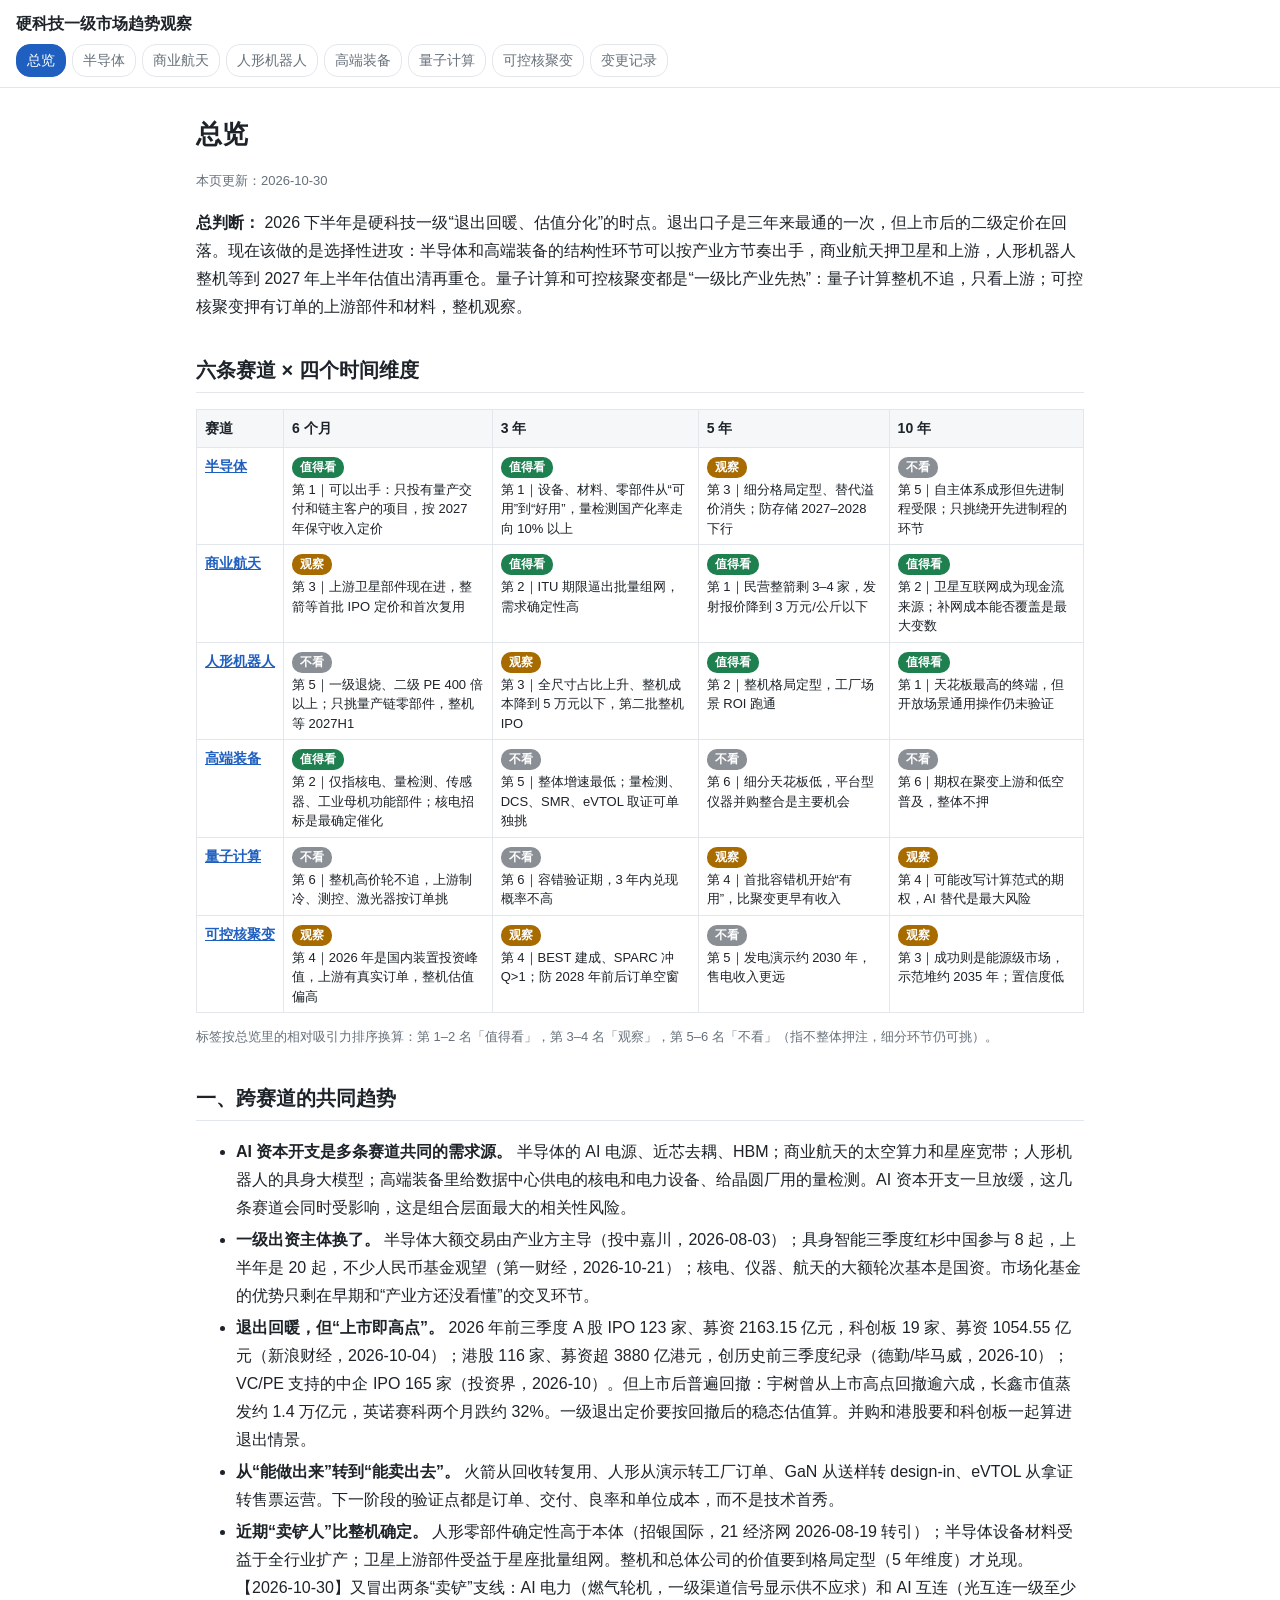
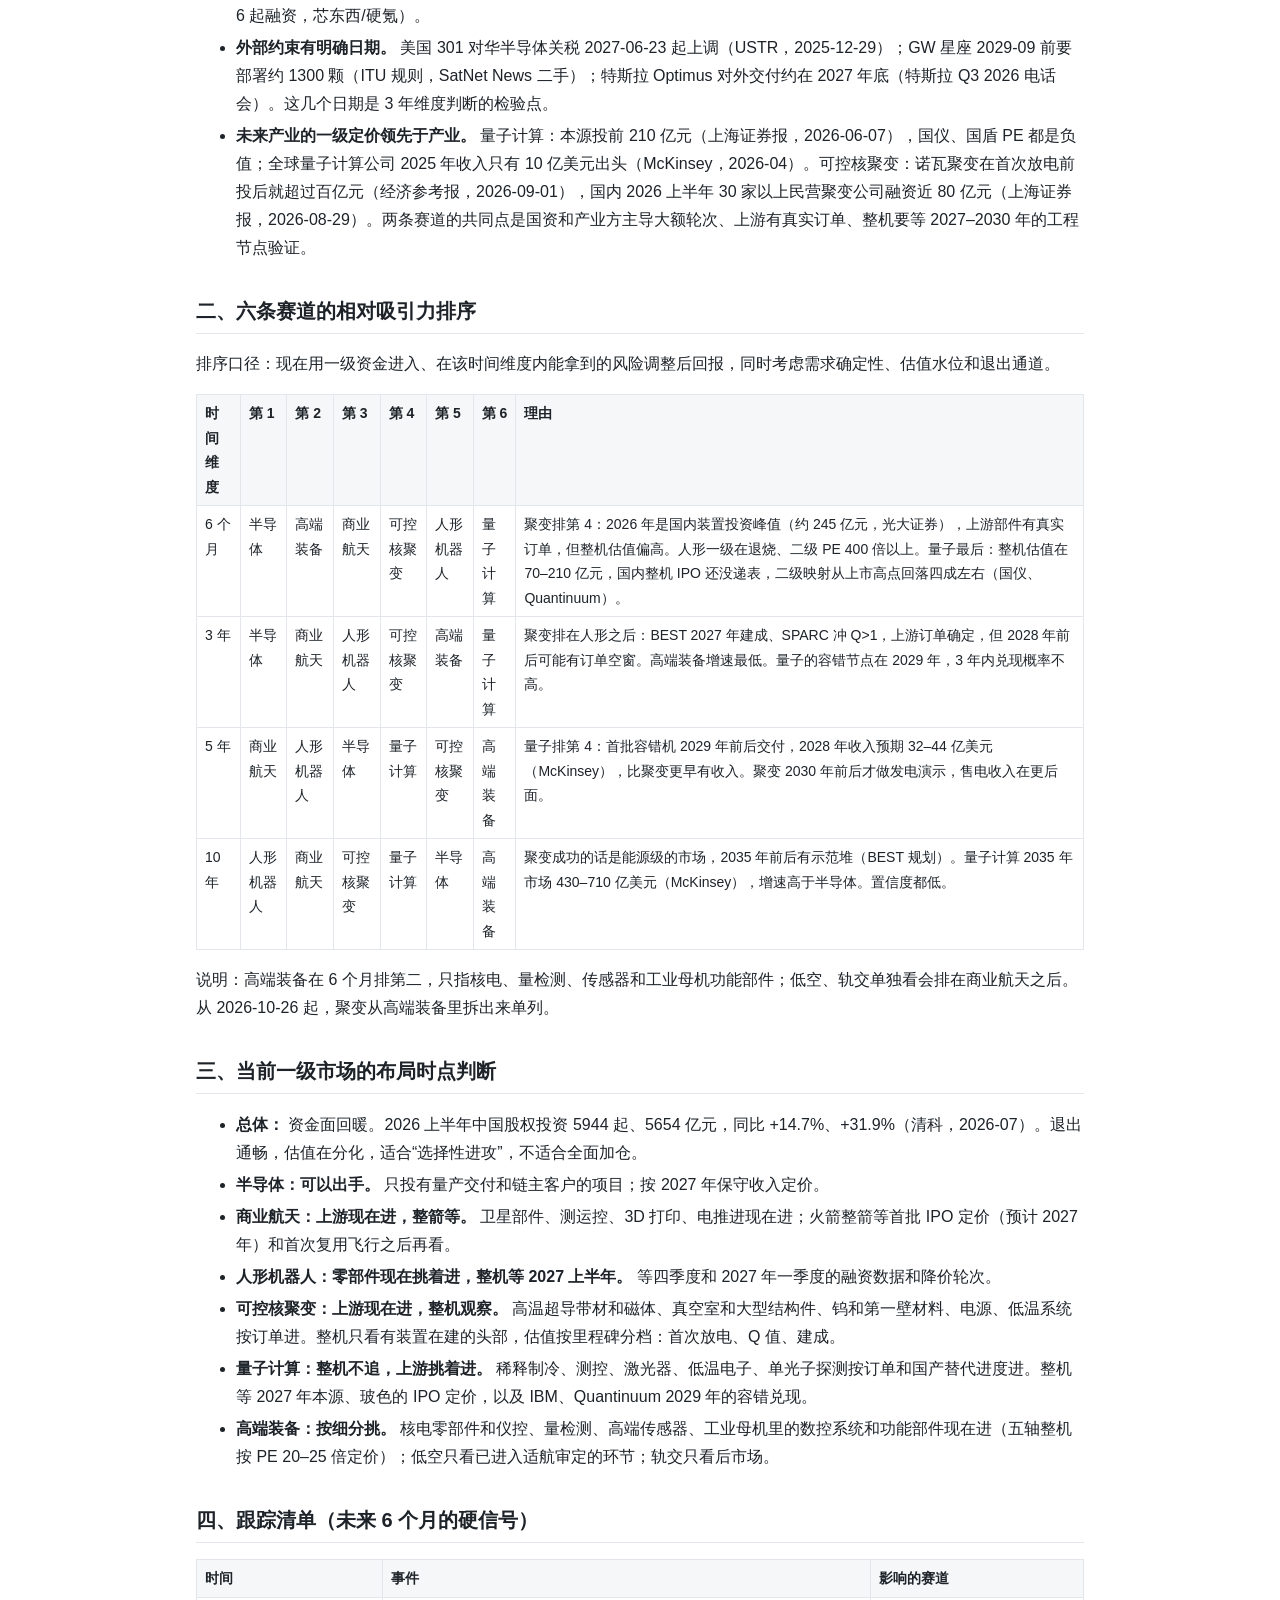
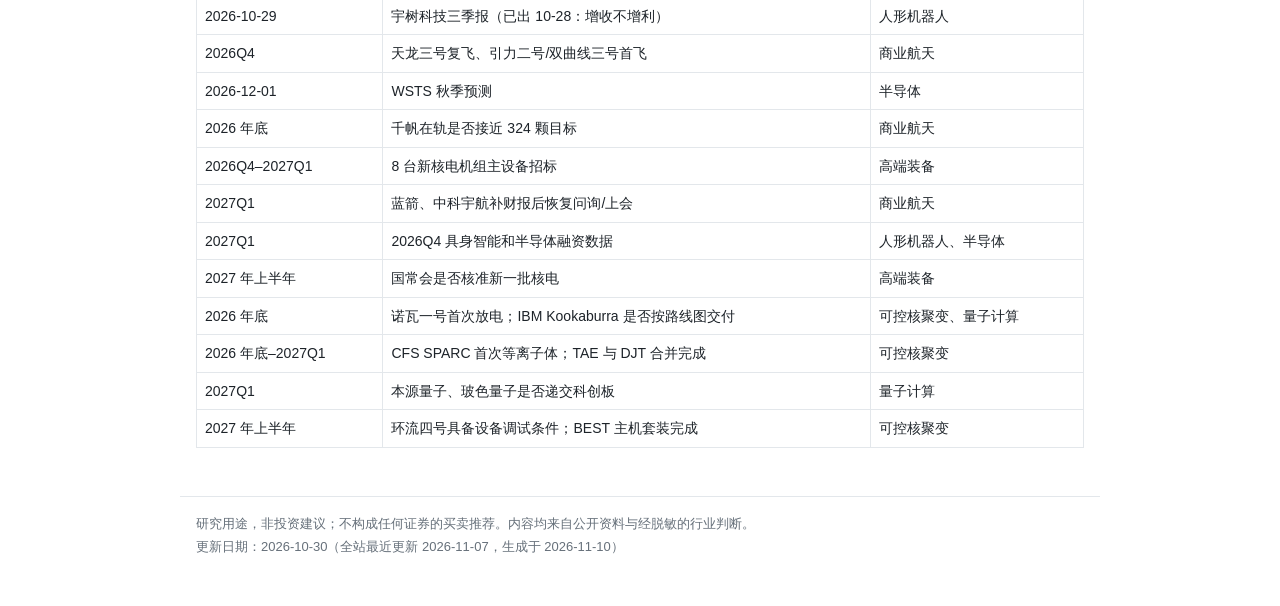
==== docs/index.html @ 5538b7fd "Hardtech trend observations: sanitized public site (noindex)" ====
<!doctype html><html lang="zh-CN"><head><meta charset="utf-8">
<meta name="robots" content="noindex,nofollow">
<meta name="viewport" content="width=device-width,initial-scale=1">
<title>总览｜硬科技一级市场趋势观察</title><link rel="stylesheet" href="style.css"></head>
<body><header><div class="brand"><a href="index.html">硬科技一级市场趋势观察</a></div><nav><a href="index.html" class=on>总览</a><a href="semiconductor.html">半导体</a><a href="space.html">商业航天</a><a href="humanoid.html">人形机器人</a><a href="equipment.html">高端装备</a><a href="quantum.html">量子计算</a><a href="fusion.html">可控核聚变</a><a href="changelog.html">变更记录</a></nav></header>
<main><h1>总览</h1><p class="meta">本页更新：2026-10-30</p><p><strong>总判断：</strong> 2026 下半年是硬科技一级“退出回暖、估值分化”的时点。退出口子是三年来最通的一次，但上市后的二级定价在回落。现在该做的是选择性进攻：半导体和高端装备的结构性环节可以按产业方节奏出手，商业航天押卫星和上游，人形机器人整机等到 2027 年上半年估值出清再重仓。量子计算和可控核聚变都是“一级比产业先热”：量子计算整机不追，只看上游；可控核聚变押有订单的上游部件和材料，整机观察。</p>
<h2>六条赛道 × 四个时间维度</h2><div class="tablewrap"><table class="matrix"><thead><tr><th>赛道</th><th>6 个月</th><th>3 年</th><th>5 年</th><th>10 年</th></tr></thead><tbody><tr><th><a href="semiconductor.html">半导体</a></th><td><span class="tag go">值得看</span><span class="line">第 1｜可以出手：只投有量产交付和链主客户的项目，按 2027 年保守收入定价</span></td><td><span class="tag go">值得看</span><span class="line">第 1｜设备、材料、零部件从“可用”到“好用”，量检测国产化率走向 10% 以上</span></td><td><span class="tag watch">观察</span><span class="line">第 3｜细分格局定型、替代溢价消失；防存储 2027–2028 下行</span></td><td><span class="tag no">不看</span><span class="line">第 5｜自主体系成形但先进制程受限；只挑绕开先进制程的环节</span></td></tr><tr><th><a href="space.html">商业航天</a></th><td><span class="tag watch">观察</span><span class="line">第 3｜上游卫星部件现在进，整箭等首批 IPO 定价和首次复用</span></td><td><span class="tag go">值得看</span><span class="line">第 2｜ITU 期限逼出批量组网，需求确定性高</span></td><td><span class="tag go">值得看</span><span class="line">第 1｜民营整箭剩 3–4 家，发射报价降到 3 万元/公斤以下</span></td><td><span class="tag go">值得看</span><span class="line">第 2｜卫星互联网成为现金流来源；补网成本能否覆盖是最大变数</span></td></tr><tr><th><a href="humanoid.html">人形机器人</a></th><td><span class="tag no">不看</span><span class="line">第 5｜一级退烧、二级 PE 400 倍以上；只挑量产链零部件，整机等 2027H1</span></td><td><span class="tag watch">观察</span><span class="line">第 3｜全尺寸占比上升、整机成本降到 5 万元以下，第二批整机 IPO</span></td><td><span class="tag go">值得看</span><span class="line">第 2｜整机格局定型，工厂场景 ROI 跑通</span></td><td><span class="tag go">值得看</span><span class="line">第 1｜天花板最高的终端，但开放场景通用操作仍未验证</span></td></tr><tr><th><a href="equipment.html">高端装备</a></th><td><span class="tag go">值得看</span><span class="line">第 2｜仅指核电、量检测、传感器、工业母机功能部件；核电招标是最确定催化</span></td><td><span class="tag no">不看</span><span class="line">第 5｜整体增速最低；量检测、DCS、SMR、eVTOL 取证可单独挑</span></td><td><span class="tag no">不看</span><span class="line">第 6｜细分天花板低，平台型仪器并购整合是主要机会</span></td><td><span class="tag no">不看</span><span class="line">第 6｜期权在聚变上游和低空普及，整体不押</span></td></tr><tr><th><a href="quantum.html">量子计算</a></th><td><span class="tag no">不看</span><span class="line">第 6｜整机高价轮不追，上游制冷、测控、激光器按订单挑</span></td><td><span class="tag no">不看</span><span class="line">第 6｜容错验证期，3 年内兑现概率不高</span></td><td><span class="tag watch">观察</span><span class="line">第 4｜首批容错机开始“有用”，比聚变更早有收入</span></td><td><span class="tag watch">观察</span><span class="line">第 4｜可能改写计算范式的期权，AI 替代是最大风险</span></td></tr><tr><th><a href="fusion.html">可控核聚变</a></th><td><span class="tag watch">观察</span><span class="line">第 4｜2026 年是国内装置投资峰值，上游有真实订单，整机估值偏高</span></td><td><span class="tag watch">观察</span><span class="line">第 4｜BEST 建成、SPARC 冲 Q&gt;1；防 2028 年前后订单空窗</span></td><td><span class="tag no">不看</span><span class="line">第 5｜发电演示约 2030 年，售电收入更远</span></td><td><span class="tag watch">观察</span><span class="line">第 3｜成功则是能源级市场，示范堆约 2035 年；置信度低</span></td></tr></tbody></table></div><p class="note">标签按总览里的相对吸引力排序换算：第 1–2 名「值得看」，第 3–4 名「观察」，第 5–6 名「不看」（指不整体押注，细分环节仍可挑）。</p>

<h2>一、跨赛道的共同趋势</h2>
<ul>
<li><strong>AI 资本开支是多条赛道共同的需求源。</strong> 半导体的 AI 电源、近芯去耦、HBM；商业航天的太空算力和星座宽带；人形机器人的具身大模型；高端装备里给数据中心供电的核电和电力设备、给晶圆厂用的量检测。AI 资本开支一旦放缓，这几条赛道会同时受影响，这是组合层面最大的相关性风险。</li>
<li><strong>一级出资主体换了。</strong> 半导体大额交易由产业方主导（投中嘉川，2026-08-03）；具身智能三季度红杉中国参与 8 起，上半年是 20 起，不少人民币基金观望（第一财经，2026-10-21）；核电、仪器、航天的大额轮次基本是国资。市场化基金的优势只剩在早期和“产业方还没看懂”的交叉环节。</li>
<li><strong>退出回暖，但“上市即高点”。</strong> 2026 年前三季度 A 股 IPO 123 家、募资 2163.15 亿元，科创板 19 家、募资 1054.55 亿元（新浪财经，2026-10-04）；港股 116 家、募资超 3880 亿港元，创历史前三季度纪录（德勤/毕马威，2026-10）；VC/PE 支持的中企 IPO 165 家（投资界，2026-10）。但上市后普遍回撤：宇树曾从上市高点回撤逾六成，长鑫市值蒸发约 1.4 万亿元，英诺赛科两个月跌约 32%。一级退出定价要按回撤后的稳态估值算。并购和港股要和科创板一起算进退出情景。</li>
<li><strong>从“能做出来”转到“能卖出去”。</strong> 火箭从回收转复用、人形从演示转工厂订单、GaN 从送样转 design-in、eVTOL 从拿证转售票运营。下一阶段的验证点都是订单、交付、良率和单位成本，而不是技术首秀。</li>
<li><strong>近期“卖铲人”比整机确定。</strong> 人形零部件确定性高于本体（招银国际，21 经济网 2026-08-19 转引）；半导体设备材料受益于全行业扩产；卫星上游部件受益于星座批量组网。整机和总体公司的价值要到格局定型（5 年维度）才兑现。【2026-10-30】又冒出两条“卖铲”支线：AI 电力（燃气轮机，一级渠道信号显示供不应求）和 AI 互连（光互连一级至少 6 起融资，芯东西/硬氪）。</li>
<li><strong>外部约束有明确日期。</strong> 美国 301 对华半导体关税 2027-06-23 起上调（USTR，2025-12-29）；GW 星座 2029-09 前要部署约 1300 颗（ITU 规则，SatNet News 二手）；特斯拉 Optimus 对外交付约在 2027 年底（特斯拉 Q3 2026 电话会）。这几个日期是 3 年维度判断的检验点。</li>
<li><strong>未来产业的一级定价领先于产业。</strong> 量子计算：本源投前 210 亿元（上海证券报，2026-06-07），国仪、国盾 PE 都是负值；全球量子计算公司 2025 年收入只有 10 亿美元出头（McKinsey，2026-04）。可控核聚变：诺瓦聚变在首次放电前投后就超过百亿元（经济参考报，2026-09-01），国内 2026 上半年 30 家以上民营聚变公司融资近 80 亿元（上海证券报，2026-08-29）。两条赛道的共同点是国资和产业方主导大额轮次、上游有真实订单、整机要等 2027–2030 年的工程节点验证。</li>
</ul>
<h2>二、六条赛道的相对吸引力排序</h2>
<p>排序口径：现在用一级资金进入、在该时间维度内能拿到的风险调整后回报，同时考虑需求确定性、估值水位和退出通道。</p>
<table>
<thead>
<tr>
<th>时间维度</th>
<th>第 1</th>
<th>第 2</th>
<th>第 3</th>
<th>第 4</th>
<th>第 5</th>
<th>第 6</th>
<th>理由</th>
</tr>
</thead>
<tbody>
<tr>
<td>6 个月</td>
<td>半导体</td>
<td>高端装备</td>
<td>商业航天</td>
<td>可控核聚变</td>
<td>人形机器人</td>
<td>量子计算</td>
<td>聚变排第 4：2026 年是国内装置投资峰值（约 245 亿元，光大证券），上游部件有真实订单，但整机估值偏高。人形一级在退烧、二级 PE 400 倍以上。量子最后：整机估值在 70–210 亿元，国内整机 IPO 还没递表，二级映射从上市高点回落四成左右（国仪、Quantinuum）。</td>
</tr>
<tr>
<td>3 年</td>
<td>半导体</td>
<td>商业航天</td>
<td>人形机器人</td>
<td>可控核聚变</td>
<td>高端装备</td>
<td>量子计算</td>
<td>聚变排在人形之后：BEST 2027 年建成、SPARC 冲 Q&gt;1，上游订单确定，但 2028 年前后可能有订单空窗。高端装备增速最低。量子的容错节点在 2029 年，3 年内兑现概率不高。</td>
</tr>
<tr>
<td>5 年</td>
<td>商业航天</td>
<td>人形机器人</td>
<td>半导体</td>
<td>量子计算</td>
<td>可控核聚变</td>
<td>高端装备</td>
<td>量子排第 4：首批容错机 2029 年前后交付，2028 年收入预期 32–44 亿美元（McKinsey），比聚变更早有收入。聚变 2030 年前后才做发电演示，售电收入在更后面。</td>
</tr>
<tr>
<td>10 年</td>
<td>人形机器人</td>
<td>商业航天</td>
<td>可控核聚变</td>
<td>量子计算</td>
<td>半导体</td>
<td>高端装备</td>
<td>聚变成功的话是能源级的市场，2035 年前后有示范堆（BEST 规划）。量子计算 2035 年市场 430–710 亿美元（McKinsey），增速高于半导体。置信度都低。</td>
</tr>
</tbody>
</table>
<p>说明：高端装备在 6 个月排第二，只指核电、量检测、传感器和工业母机功能部件；低空、轨交单独看会排在商业航天之后。从 2026-10-26 起，聚变从高端装备里拆出来单列。</p>
<h2>三、当前一级市场的布局时点判断</h2>
<ul>
<li><strong>总体：</strong> 资金面回暖。2026 上半年中国股权投资 5944 起、5654 亿元，同比 +14.7%、+31.9%（清科，2026-07）。退出通畅，估值在分化，适合“选择性进攻”，不适合全面加仓。</li>
<li><strong>半导体：可以出手。</strong> 只投有量产交付和链主客户的项目；按 2027 年保守收入定价。</li>
<li><strong>商业航天：上游现在进，整箭等。</strong> 卫星部件、测运控、3D 打印、电推进现在进；火箭整箭等首批 IPO 定价（预计 2027 年）和首次复用飞行之后再看。</li>
<li><strong>人形机器人：零部件现在挑着进，整机等 2027 上半年。</strong> 等四季度和 2027 年一季度的融资数据和降价轮次。</li>
<li><strong>可控核聚变：上游现在进，整机观察。</strong> 高温超导带材和磁体、真空室和大型结构件、钨和第一壁材料、电源、低温系统按订单进。整机只看有装置在建的头部，估值按里程碑分档：首次放电、Q 值、建成。</li>
<li><strong>量子计算：整机不追，上游挑着进。</strong> 稀释制冷、测控、激光器、低温电子、单光子探测按订单和国产替代进度进。整机等 2027 年本源、玻色的 IPO 定价，以及 IBM、Quantinuum 2029 年的容错兑现。</li>
<li><strong>高端装备：按细分挑。</strong> 核电零部件和仪控、量检测、高端传感器、工业母机里的数控系统和功能部件现在进（五轴整机按 PE 20–25 倍定价）；低空只看已进入适航审定的环节；轨交只看后市场。</li>
</ul>
<h2>四、跟踪清单（未来 6 个月的硬信号）</h2>
<table>
<thead>
<tr>
<th>时间</th>
<th>事件</th>
<th>影响的赛道</th>
</tr>
</thead>
<tbody>
<tr>
<td>2026-10-29</td>
<td>宇树科技三季报（已出 10-28：增收不增利）</td>
<td>人形机器人</td>
</tr>
<tr>
<td>2026Q4</td>
<td>天龙三号复飞、引力二号/双曲线三号首飞</td>
<td>商业航天</td>
</tr>
<tr>
<td>2026-12-01</td>
<td>WSTS 秋季预测</td>
<td>半导体</td>
</tr>
<tr>
<td>2026 年底</td>
<td>千帆在轨是否接近 324 颗目标</td>
<td>商业航天</td>
</tr>
<tr>
<td>2026Q4–2027Q1</td>
<td>8 台新核电机组主设备招标</td>
<td>高端装备</td>
</tr>
<tr>
<td>2027Q1</td>
<td>蓝箭、中科宇航补财报后恢复问询/上会</td>
<td>商业航天</td>
</tr>
<tr>
<td>2027Q1</td>
<td>2026Q4 具身智能和半导体融资数据</td>
<td>人形机器人、半导体</td>
</tr>
<tr>
<td>2027 年上半年</td>
<td>国常会是否核准新一批核电</td>
<td>高端装备</td>
</tr>
<tr>
<td>2026 年底</td>
<td>诺瓦一号首次放电；IBM Kookaburra 是否按路线图交付</td>
<td>可控核聚变、量子计算</td>
</tr>
<tr>
<td>2026 年底–2027Q1</td>
<td>CFS SPARC 首次等离子体；TAE 与 DJT 合并完成</td>
<td>可控核聚变</td>
</tr>
<tr>
<td>2027Q1</td>
<td>本源量子、玻色量子是否递交科创板</td>
<td>量子计算</td>
</tr>
<tr>
<td>2027 年上半年</td>
<td>环流四号具备设备调试条件；BEST 主机套装完成</td>
<td>可控核聚变</td>
</tr>
</tbody>
</table></main>
<footer>研究用途，非投资建议；不构成任何证券的买卖推荐。内容均来自公开资料与经脱敏的行业判断。<br>更新日期：2026-10-30（全站最近更新 2026-11-07，生成于 2026-11-10）</footer></body></html>
---- docs/style.css ----
:root{--fg:#1d2329;--muted:#66707a;--line:#e3e7eb;--bg:#fff;--accent:#1f5fbf;--go:#1e7f4f;--watch:#a86b00;--no:#8a8f96}
*{box-sizing:border-box}
body{margin:0;font:16px/1.75 -apple-system,BlinkMacSystemFont,"PingFang SC","Hiragino Sans GB","Microsoft YaHei","Noto Sans CJK SC",sans-serif;color:var(--fg);background:var(--bg)}
header{position:sticky;top:0;background:#fff;border-bottom:1px solid var(--line);padding:10px 16px;z-index:2}
.brand a{font-weight:700;color:var(--fg);text-decoration:none}
nav{display:flex;gap:6px;overflow-x:auto;margin-top:6px;white-space:nowrap;-webkit-overflow-scrolling:touch}
nav a{padding:3px 10px;border-radius:14px;color:var(--muted);text-decoration:none;font-size:14px;border:1px solid var(--line)}
nav a.on{background:var(--accent);color:#fff;border-color:var(--accent)}
main{max-width:920px;margin:0 auto;padding:16px}
h1{font-size:26px;margin:8px 0 0}h2{font-size:20px;margin-top:32px;padding-bottom:4px;border-bottom:1px solid var(--line)}
.meta,.note{color:var(--muted);font-size:13px}
a{color:var(--accent)}
li{margin:4px 0}
.tablewrap{overflow-x:auto}
table{border-collapse:collapse;width:100%;font-size:14px}
th,td{border:1px solid var(--line);padding:6px 8px;vertical-align:top;text-align:left}
thead th{background:#f5f7f9}
.matrix td{min-width:150px}
.tag{display:inline-block;font-size:12px;font-weight:600;padding:0 8px;border-radius:10px;color:#fff;margin-bottom:2px}
.tag.go{background:var(--go)}.tag.watch{background:var(--watch)}.tag.no{background:var(--no)}
.line{display:block;font-size:13px;line-height:1.5}
footer{max-width:920px;margin:32px auto;padding:16px;color:var(--muted);font-size:13px;border-top:1px solid var(--line)}
@media (max-width:600px){body{font-size:15px}h1{font-size:22px}}
.matrix th:first-child{white-space:nowrap}
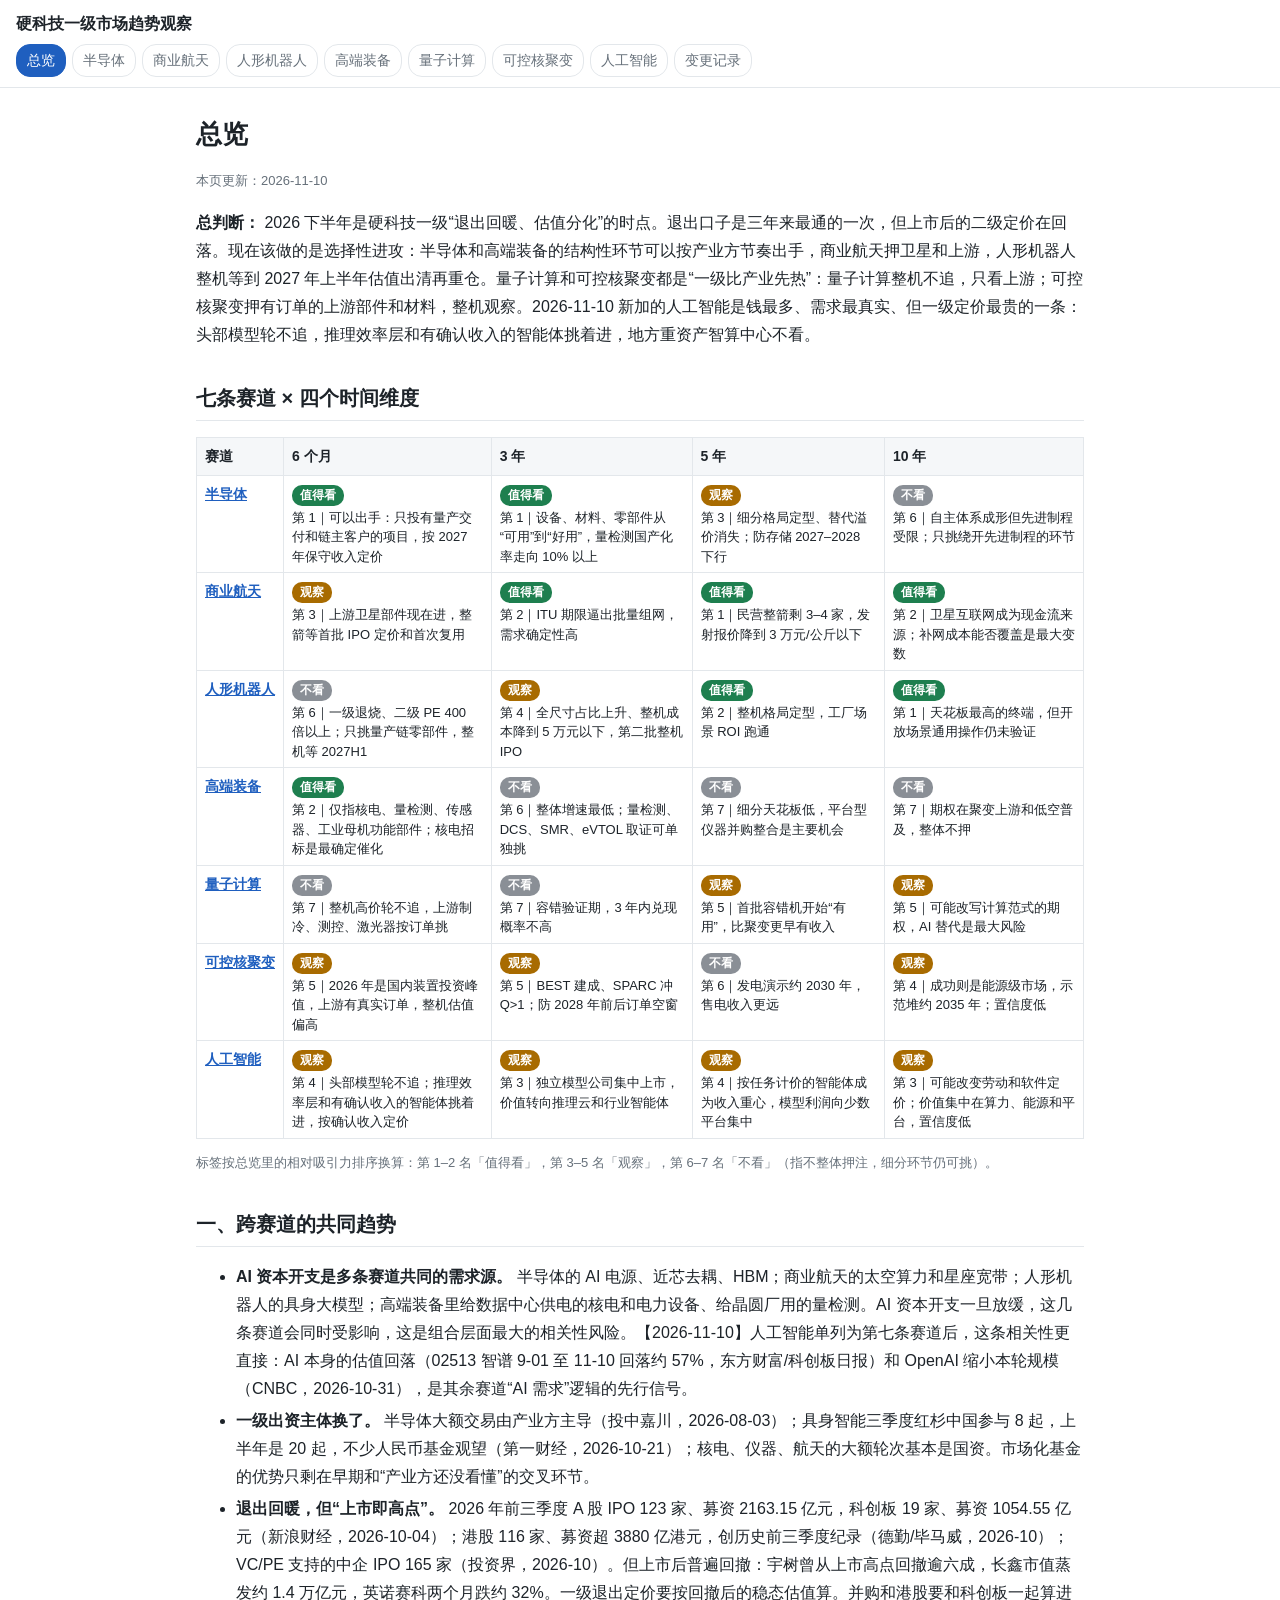
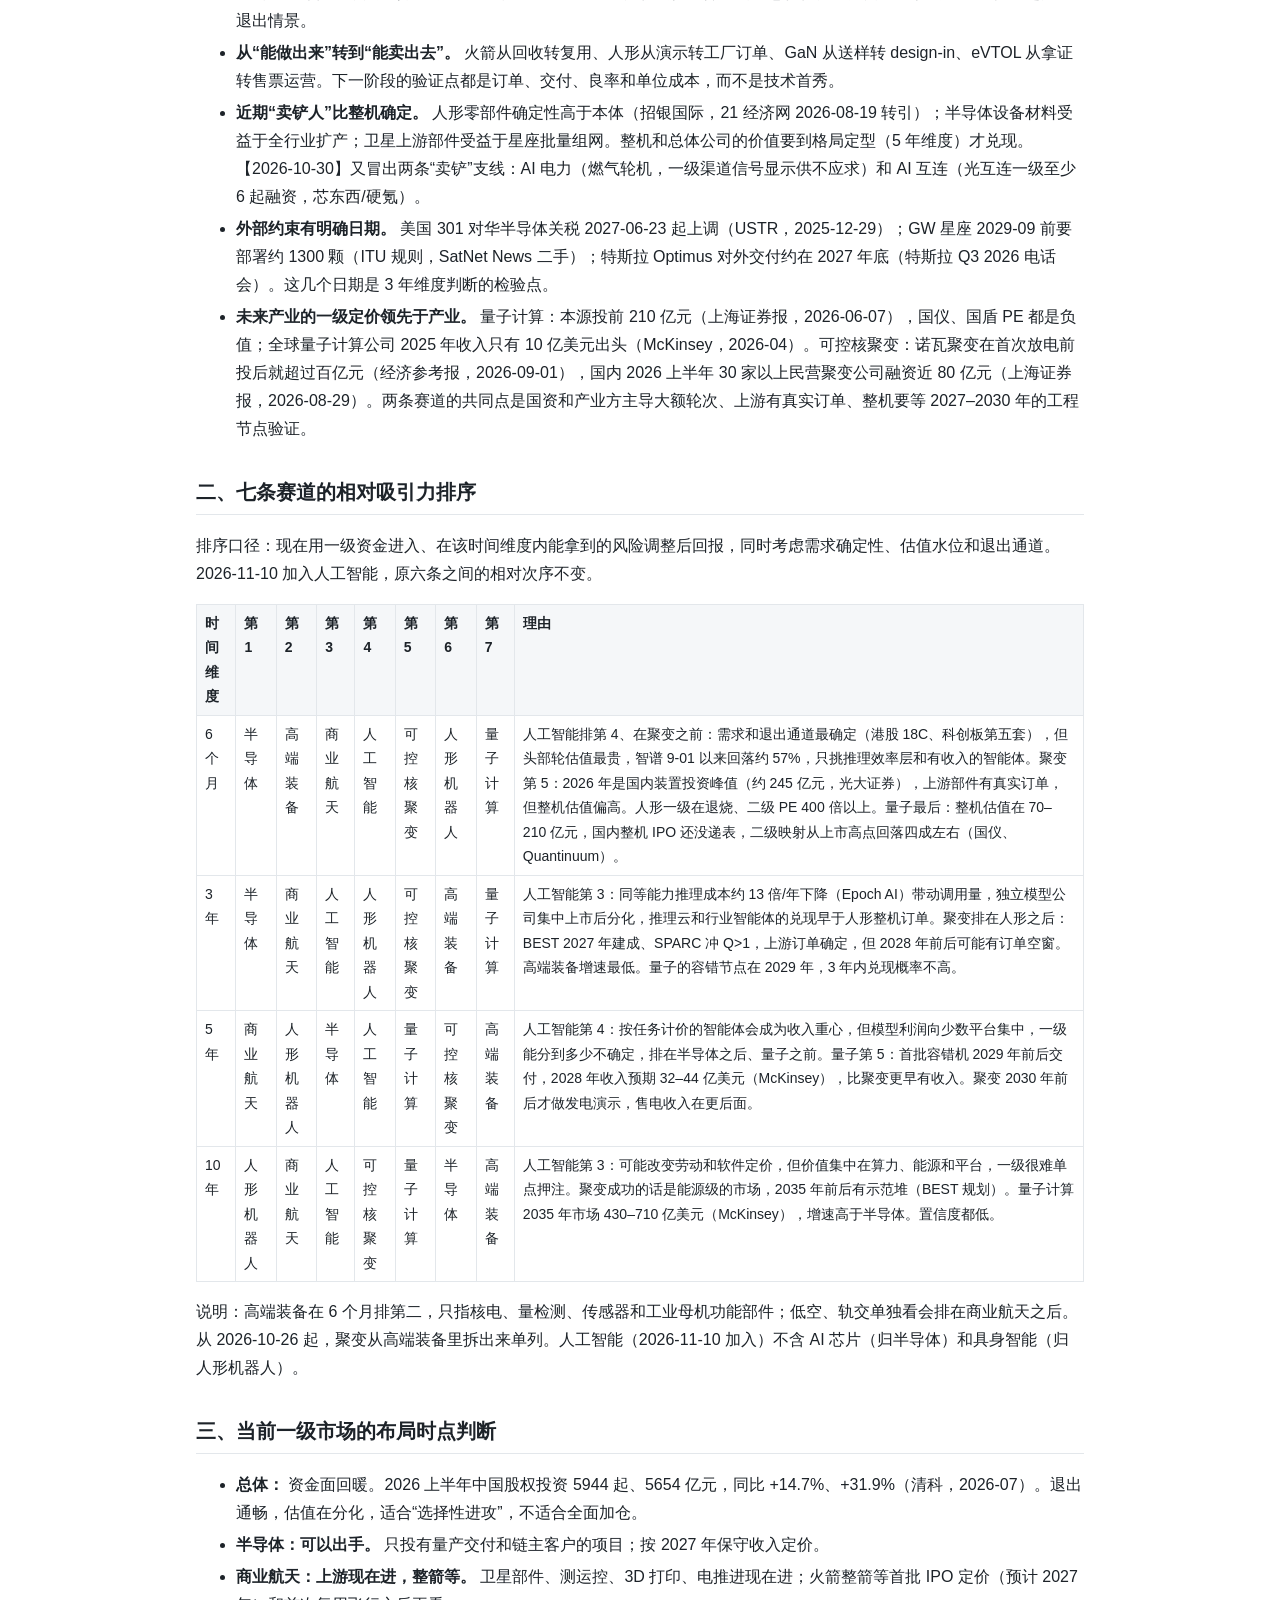
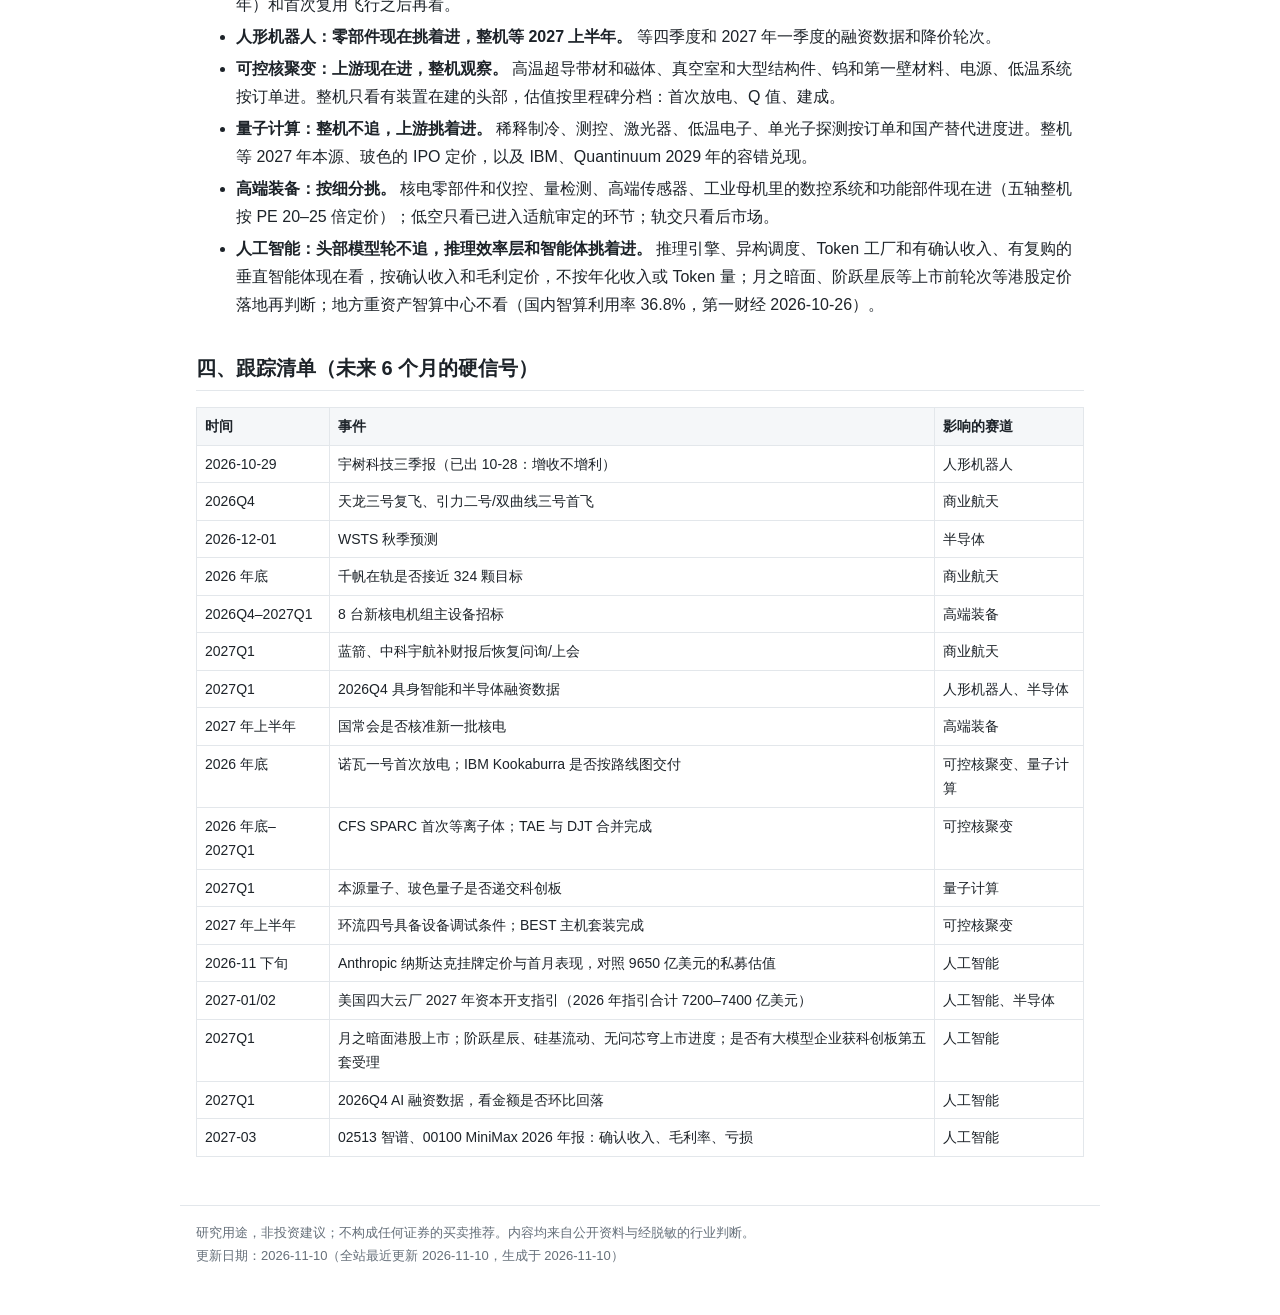
==== commit 20dfe23c: "Update 2026-11-10" ====
--- a/docs/index.html
+++ b/docs/index.html
@@ -2,13 +2,13 @@
 <meta name="robots" content="noindex,nofollow">
 <meta name="viewport" content="width=device-width,initial-scale=1">
 <title>总览｜硬科技一级市场趋势观察</title><link rel="stylesheet" href="style.css"></head>
-<body><header><div class="brand"><a href="index.html">硬科技一级市场趋势观察</a></div><nav><a href="index.html" class=on>总览</a><a href="semiconductor.html">半导体</a><a href="space.html">商业航天</a><a href="humanoid.html">人形机器人</a><a href="equipment.html">高端装备</a><a href="quantum.html">量子计算</a><a href="fusion.html">可控核聚变</a><a href="changelog.html">变更记录</a></nav></header>
-<main><h1>总览</h1><p class="meta">本页更新：2026-10-30</p><p><strong>总判断：</strong> 2026 下半年是硬科技一级“退出回暖、估值分化”的时点。退出口子是三年来最通的一次，但上市后的二级定价在回落。现在该做的是选择性进攻：半导体和高端装备的结构性环节可以按产业方节奏出手，商业航天押卫星和上游，人形机器人整机等到 2027 年上半年估值出清再重仓。量子计算和可控核聚变都是“一级比产业先热”：量子计算整机不追，只看上游；可控核聚变押有订单的上游部件和材料，整机观察。</p>
-<h2>六条赛道 × 四个时间维度</h2><div class="tablewrap"><table class="matrix"><thead><tr><th>赛道</th><th>6 个月</th><th>3 年</th><th>5 年</th><th>10 年</th></tr></thead><tbody><tr><th><a href="semiconductor.html">半导体</a></th><td><span class="tag go">值得看</span><span class="line">第 1｜可以出手：只投有量产交付和链主客户的项目，按 2027 年保守收入定价</span></td><td><span class="tag go">值得看</span><span class="line">第 1｜设备、材料、零部件从“可用”到“好用”，量检测国产化率走向 10% 以上</span></td><td><span class="tag watch">观察</span><span class="line">第 3｜细分格局定型、替代溢价消失；防存储 2027–2028 下行</span></td><td><span class="tag no">不看</span><span class="line">第 5｜自主体系成形但先进制程受限；只挑绕开先进制程的环节</span></td></tr><tr><th><a href="space.html">商业航天</a></th><td><span class="tag watch">观察</span><span class="line">第 3｜上游卫星部件现在进，整箭等首批 IPO 定价和首次复用</span></td><td><span class="tag go">值得看</span><span class="line">第 2｜ITU 期限逼出批量组网，需求确定性高</span></td><td><span class="tag go">值得看</span><span class="line">第 1｜民营整箭剩 3–4 家，发射报价降到 3 万元/公斤以下</span></td><td><span class="tag go">值得看</span><span class="line">第 2｜卫星互联网成为现金流来源；补网成本能否覆盖是最大变数</span></td></tr><tr><th><a href="humanoid.html">人形机器人</a></th><td><span class="tag no">不看</span><span class="line">第 5｜一级退烧、二级 PE 400 倍以上；只挑量产链零部件，整机等 2027H1</span></td><td><span class="tag watch">观察</span><span class="line">第 3｜全尺寸占比上升、整机成本降到 5 万元以下，第二批整机 IPO</span></td><td><span class="tag go">值得看</span><span class="line">第 2｜整机格局定型，工厂场景 ROI 跑通</span></td><td><span class="tag go">值得看</span><span class="line">第 1｜天花板最高的终端，但开放场景通用操作仍未验证</span></td></tr><tr><th><a href="equipment.html">高端装备</a></th><td><span class="tag go">值得看</span><span class="line">第 2｜仅指核电、量检测、传感器、工业母机功能部件；核电招标是最确定催化</span></td><td><span class="tag no">不看</span><span class="line">第 5｜整体增速最低；量检测、DCS、SMR、eVTOL 取证可单独挑</span></td><td><span class="tag no">不看</span><span class="line">第 6｜细分天花板低，平台型仪器并购整合是主要机会</span></td><td><span class="tag no">不看</span><span class="line">第 6｜期权在聚变上游和低空普及，整体不押</span></td></tr><tr><th><a href="quantum.html">量子计算</a></th><td><span class="tag no">不看</span><span class="line">第 6｜整机高价轮不追，上游制冷、测控、激光器按订单挑</span></td><td><span class="tag no">不看</span><span class="line">第 6｜容错验证期，3 年内兑现概率不高</span></td><td><span class="tag watch">观察</span><span class="line">第 4｜首批容错机开始“有用”，比聚变更早有收入</span></td><td><span class="tag watch">观察</span><span class="line">第 4｜可能改写计算范式的期权，AI 替代是最大风险</span></td></tr><tr><th><a href="fusion.html">可控核聚变</a></th><td><span class="tag watch">观察</span><span class="line">第 4｜2026 年是国内装置投资峰值，上游有真实订单，整机估值偏高</span></td><td><span class="tag watch">观察</span><span class="line">第 4｜BEST 建成、SPARC 冲 Q&gt;1；防 2028 年前后订单空窗</span></td><td><span class="tag no">不看</span><span class="line">第 5｜发电演示约 2030 年，售电收入更远</span></td><td><span class="tag watch">观察</span><span class="line">第 3｜成功则是能源级市场，示范堆约 2035 年；置信度低</span></td></tr></tbody></table></div><p class="note">标签按总览里的相对吸引力排序换算：第 1–2 名「值得看」，第 3–4 名「观察」，第 5–6 名「不看」（指不整体押注，细分环节仍可挑）。</p>
+<body><header><div class="brand"><a href="index.html">硬科技一级市场趋势观察</a></div><nav><a href="index.html" class=on>总览</a><a href="semiconductor.html">半导体</a><a href="space.html">商业航天</a><a href="humanoid.html">人形机器人</a><a href="equipment.html">高端装备</a><a href="quantum.html">量子计算</a><a href="fusion.html">可控核聚变</a><a href="ai.html">人工智能</a><a href="changelog.html">变更记录</a></nav></header>
+<main><h1>总览</h1><p class="meta">本页更新：2026-11-10</p><p><strong>总判断：</strong> 2026 下半年是硬科技一级“退出回暖、估值分化”的时点。退出口子是三年来最通的一次，但上市后的二级定价在回落。现在该做的是选择性进攻：半导体和高端装备的结构性环节可以按产业方节奏出手，商业航天押卫星和上游，人形机器人整机等到 2027 年上半年估值出清再重仓。量子计算和可控核聚变都是“一级比产业先热”：量子计算整机不追，只看上游；可控核聚变押有订单的上游部件和材料，整机观察。2026-11-10 新加的人工智能是钱最多、需求最真实、但一级定价最贵的一条：头部模型轮不追，推理效率层和有确认收入的智能体挑着进，地方重资产智算中心不看。</p>
+<h2>七条赛道 × 四个时间维度</h2><div class="tablewrap"><table class="matrix"><thead><tr><th>赛道</th><th>6 个月</th><th>3 年</th><th>5 年</th><th>10 年</th></tr></thead><tbody><tr><th><a href="semiconductor.html">半导体</a></th><td><span class="tag go">值得看</span><span class="line">第 1｜可以出手：只投有量产交付和链主客户的项目，按 2027 年保守收入定价</span></td><td><span class="tag go">值得看</span><span class="line">第 1｜设备、材料、零部件从“可用”到“好用”，量检测国产化率走向 10% 以上</span></td><td><span class="tag watch">观察</span><span class="line">第 3｜细分格局定型、替代溢价消失；防存储 2027–2028 下行</span></td><td><span class="tag no">不看</span><span class="line">第 6｜自主体系成形但先进制程受限；只挑绕开先进制程的环节</span></td></tr><tr><th><a href="space.html">商业航天</a></th><td><span class="tag watch">观察</span><span class="line">第 3｜上游卫星部件现在进，整箭等首批 IPO 定价和首次复用</span></td><td><span class="tag go">值得看</span><span class="line">第 2｜ITU 期限逼出批量组网，需求确定性高</span></td><td><span class="tag go">值得看</span><span class="line">第 1｜民营整箭剩 3–4 家，发射报价降到 3 万元/公斤以下</span></td><td><span class="tag go">值得看</span><span class="line">第 2｜卫星互联网成为现金流来源；补网成本能否覆盖是最大变数</span></td></tr><tr><th><a href="humanoid.html">人形机器人</a></th><td><span class="tag no">不看</span><span class="line">第 6｜一级退烧、二级 PE 400 倍以上；只挑量产链零部件，整机等 2027H1</span></td><td><span class="tag watch">观察</span><span class="line">第 4｜全尺寸占比上升、整机成本降到 5 万元以下，第二批整机 IPO</span></td><td><span class="tag go">值得看</span><span class="line">第 2｜整机格局定型，工厂场景 ROI 跑通</span></td><td><span class="tag go">值得看</span><span class="line">第 1｜天花板最高的终端，但开放场景通用操作仍未验证</span></td></tr><tr><th><a href="equipment.html">高端装备</a></th><td><span class="tag go">值得看</span><span class="line">第 2｜仅指核电、量检测、传感器、工业母机功能部件；核电招标是最确定催化</span></td><td><span class="tag no">不看</span><span class="line">第 6｜整体增速最低；量检测、DCS、SMR、eVTOL 取证可单独挑</span></td><td><span class="tag no">不看</span><span class="line">第 7｜细分天花板低，平台型仪器并购整合是主要机会</span></td><td><span class="tag no">不看</span><span class="line">第 7｜期权在聚变上游和低空普及，整体不押</span></td></tr><tr><th><a href="quantum.html">量子计算</a></th><td><span class="tag no">不看</span><span class="line">第 7｜整机高价轮不追，上游制冷、测控、激光器按订单挑</span></td><td><span class="tag no">不看</span><span class="line">第 7｜容错验证期，3 年内兑现概率不高</span></td><td><span class="tag watch">观察</span><span class="line">第 5｜首批容错机开始“有用”，比聚变更早有收入</span></td><td><span class="tag watch">观察</span><span class="line">第 5｜可能改写计算范式的期权，AI 替代是最大风险</span></td></tr><tr><th><a href="fusion.html">可控核聚变</a></th><td><span class="tag watch">观察</span><span class="line">第 5｜2026 年是国内装置投资峰值，上游有真实订单，整机估值偏高</span></td><td><span class="tag watch">观察</span><span class="line">第 5｜BEST 建成、SPARC 冲 Q&gt;1；防 2028 年前后订单空窗</span></td><td><span class="tag no">不看</span><span class="line">第 6｜发电演示约 2030 年，售电收入更远</span></td><td><span class="tag watch">观察</span><span class="line">第 4｜成功则是能源级市场，示范堆约 2035 年；置信度低</span></td></tr><tr><th><a href="ai.html">人工智能</a></th><td><span class="tag watch">观察</span><span class="line">第 4｜头部模型轮不追；推理效率层和有确认收入的智能体挑着进，按确认收入定价</span></td><td><span class="tag watch">观察</span><span class="line">第 3｜独立模型公司集中上市，价值转向推理云和行业智能体</span></td><td><span class="tag watch">观察</span><span class="line">第 4｜按任务计价的智能体成为收入重心，模型利润向少数平台集中</span></td><td><span class="tag watch">观察</span><span class="line">第 3｜可能改变劳动和软件定价；价值集中在算力、能源和平台，置信度低</span></td></tr></tbody></table></div><p class="note">标签按总览里的相对吸引力排序换算：第 1–2 名「值得看」，第 3–5 名「观察」，第 6–7 名「不看」（指不整体押注，细分环节仍可挑）。</p>
 
 <h2>一、跨赛道的共同趋势</h2>
 <ul>
-<li><strong>AI 资本开支是多条赛道共同的需求源。</strong> 半导体的 AI 电源、近芯去耦、HBM；商业航天的太空算力和星座宽带；人形机器人的具身大模型；高端装备里给数据中心供电的核电和电力设备、给晶圆厂用的量检测。AI 资本开支一旦放缓，这几条赛道会同时受影响，这是组合层面最大的相关性风险。</li>
+<li><strong>AI 资本开支是多条赛道共同的需求源。</strong> 半导体的 AI 电源、近芯去耦、HBM；商业航天的太空算力和星座宽带；人形机器人的具身大模型；高端装备里给数据中心供电的核电和电力设备、给晶圆厂用的量检测。AI 资本开支一旦放缓，这几条赛道会同时受影响，这是组合层面最大的相关性风险。【2026-11-10】人工智能单列为第七条赛道后，这条相关性更直接：AI 本身的估值回落（02513 智谱 9-01 至 11-10 回落约 57%，东方财富/科创板日报）和 OpenAI 缩小本轮规模（CNBC，2026-10-31），是其余赛道“AI 需求”逻辑的先行信号。</li>
 <li><strong>一级出资主体换了。</strong> 半导体大额交易由产业方主导（投中嘉川，2026-08-03）；具身智能三季度红杉中国参与 8 起，上半年是 20 起，不少人民币基金观望（第一财经，2026-10-21）；核电、仪器、航天的大额轮次基本是国资。市场化基金的优势只剩在早期和“产业方还没看懂”的交叉环节。</li>
 <li><strong>退出回暖，但“上市即高点”。</strong> 2026 年前三季度 A 股 IPO 123 家、募资 2163.15 亿元，科创板 19 家、募资 1054.55 亿元（新浪财经，2026-10-04）；港股 116 家、募资超 3880 亿港元，创历史前三季度纪录（德勤/毕马威，2026-10）；VC/PE 支持的中企 IPO 165 家（投资界，2026-10）。但上市后普遍回撤：宇树曾从上市高点回撤逾六成，长鑫市值蒸发约 1.4 万亿元，英诺赛科两个月跌约 32%。一级退出定价要按回撤后的稳态估值算。并购和港股要和科创板一起算进退出情景。</li>
 <li><strong>从“能做出来”转到“能卖出去”。</strong> 火箭从回收转复用、人形从演示转工厂订单、GaN 从送样转 design-in、eVTOL 从拿证转售票运营。下一阶段的验证点都是订单、交付、良率和单位成本，而不是技术首秀。</li>
@@ -16,8 +16,8 @@
 <li><strong>外部约束有明确日期。</strong> 美国 301 对华半导体关税 2027-06-23 起上调（USTR，2025-12-29）；GW 星座 2029-09 前要部署约 1300 颗（ITU 规则，SatNet News 二手）；特斯拉 Optimus 对外交付约在 2027 年底（特斯拉 Q3 2026 电话会）。这几个日期是 3 年维度判断的检验点。</li>
 <li><strong>未来产业的一级定价领先于产业。</strong> 量子计算：本源投前 210 亿元（上海证券报，2026-06-07），国仪、国盾 PE 都是负值；全球量子计算公司 2025 年收入只有 10 亿美元出头（McKinsey，2026-04）。可控核聚变：诺瓦聚变在首次放电前投后就超过百亿元（经济参考报，2026-09-01），国内 2026 上半年 30 家以上民营聚变公司融资近 80 亿元（上海证券报，2026-08-29）。两条赛道的共同点是国资和产业方主导大额轮次、上游有真实订单、整机要等 2027–2030 年的工程节点验证。</li>
 </ul>
-<h2>二、六条赛道的相对吸引力排序</h2>
-<p>排序口径：现在用一级资金进入、在该时间维度内能拿到的风险调整后回报，同时考虑需求确定性、估值水位和退出通道。</p>
+<h2>二、七条赛道的相对吸引力排序</h2>
+<p>排序口径：现在用一级资金进入、在该时间维度内能拿到的风险调整后回报，同时考虑需求确定性、估值水位和退出通道。2026-11-10 加入人工智能，原六条之间的相对次序不变。</p>
 <table>
 <thead>
 <tr>
@@ -28,6 +28,7 @@
 <th>第 4</th>
 <th>第 5</th>
 <th>第 6</th>
+<th>第 7</th>
 <th>理由</th>
 </tr>
 </thead>
@@ -37,44 +38,48 @@
 <td>半导体</td>
 <td>高端装备</td>
 <td>商业航天</td>
+<td>人工智能</td>
 <td>可控核聚变</td>
 <td>人形机器人</td>
 <td>量子计算</td>
-<td>聚变排第 4：2026 年是国内装置投资峰值（约 245 亿元，光大证券），上游部件有真实订单，但整机估值偏高。人形一级在退烧、二级 PE 400 倍以上。量子最后：整机估值在 70–210 亿元，国内整机 IPO 还没递表，二级映射从上市高点回落四成左右（国仪、Quantinuum）。</td>
+<td>人工智能排第 4、在聚变之前：需求和退出通道最确定（港股 18C、科创板第五套），但头部轮估值最贵，智谱 9-01 以来回落约 57%，只挑推理效率层和有收入的智能体。聚变第 5：2026 年是国内装置投资峰值（约 245 亿元，光大证券），上游部件有真实订单，但整机估值偏高。人形一级在退烧、二级 PE 400 倍以上。量子最后：整机估值在 70–210 亿元，国内整机 IPO 还没递表，二级映射从上市高点回落四成左右（国仪、Quantinuum）。</td>
 </tr>
 <tr>
 <td>3 年</td>
 <td>半导体</td>
 <td>商业航天</td>
+<td>人工智能</td>
 <td>人形机器人</td>
 <td>可控核聚变</td>
 <td>高端装备</td>
 <td>量子计算</td>
-<td>聚变排在人形之后：BEST 2027 年建成、SPARC 冲 Q&gt;1，上游订单确定，但 2028 年前后可能有订单空窗。高端装备增速最低。量子的容错节点在 2029 年，3 年内兑现概率不高。</td>
+<td>人工智能第 3：同等能力推理成本约 13 倍/年下降（Epoch AI）带动调用量，独立模型公司集中上市后分化，推理云和行业智能体的兑现早于人形整机订单。聚变排在人形之后：BEST 2027 年建成、SPARC 冲 Q&gt;1，上游订单确定，但 2028 年前后可能有订单空窗。高端装备增速最低。量子的容错节点在 2029 年，3 年内兑现概率不高。</td>
 </tr>
 <tr>
 <td>5 年</td>
 <td>商业航天</td>
 <td>人形机器人</td>
 <td>半导体</td>
+<td>人工智能</td>
 <td>量子计算</td>
 <td>可控核聚变</td>
 <td>高端装备</td>
-<td>量子排第 4：首批容错机 2029 年前后交付，2028 年收入预期 32–44 亿美元（McKinsey），比聚变更早有收入。聚变 2030 年前后才做发电演示，售电收入在更后面。</td>
+<td>人工智能第 4：按任务计价的智能体会成为收入重心，但模型利润向少数平台集中，一级能分到多少不确定，排在半导体之后、量子之前。量子第 5：首批容错机 2029 年前后交付，2028 年收入预期 32–44 亿美元（McKinsey），比聚变更早有收入。聚变 2030 年前后才做发电演示，售电收入在更后面。</td>
 </tr>
 <tr>
 <td>10 年</td>
 <td>人形机器人</td>
 <td>商业航天</td>
+<td>人工智能</td>
 <td>可控核聚变</td>
 <td>量子计算</td>
 <td>半导体</td>
 <td>高端装备</td>
-<td>聚变成功的话是能源级的市场，2035 年前后有示范堆（BEST 规划）。量子计算 2035 年市场 430–710 亿美元（McKinsey），增速高于半导体。置信度都低。</td>
+<td>人工智能第 3：可能改变劳动和软件定价，但价值集中在算力、能源和平台，一级很难单点押注。聚变成功的话是能源级的市场，2035 年前后有示范堆（BEST 规划）。量子计算 2035 年市场 430–710 亿美元（McKinsey），增速高于半导体。置信度都低。</td>
 </tr>
 </tbody>
 </table>
-<p>说明：高端装备在 6 个月排第二，只指核电、量检测、传感器和工业母机功能部件；低空、轨交单独看会排在商业航天之后。从 2026-10-26 起，聚变从高端装备里拆出来单列。</p>
+<p>说明：高端装备在 6 个月排第二，只指核电、量检测、传感器和工业母机功能部件；低空、轨交单独看会排在商业航天之后。从 2026-10-26 起，聚变从高端装备里拆出来单列。人工智能（2026-11-10 加入）不含 AI 芯片（归半导体）和具身智能（归人形机器人）。</p>
 <h2>三、当前一级市场的布局时点判断</h2>
 <ul>
 <li><strong>总体：</strong> 资金面回暖。2026 上半年中国股权投资 5944 起、5654 亿元，同比 +14.7%、+31.9%（清科，2026-07）。退出通畅，估值在分化，适合“选择性进攻”，不适合全面加仓。</li>
@@ -84,6 +89,7 @@
 <li><strong>可控核聚变：上游现在进，整机观察。</strong> 高温超导带材和磁体、真空室和大型结构件、钨和第一壁材料、电源、低温系统按订单进。整机只看有装置在建的头部，估值按里程碑分档：首次放电、Q 值、建成。</li>
 <li><strong>量子计算：整机不追，上游挑着进。</strong> 稀释制冷、测控、激光器、低温电子、单光子探测按订单和国产替代进度进。整机等 2027 年本源、玻色的 IPO 定价，以及 IBM、Quantinuum 2029 年的容错兑现。</li>
 <li><strong>高端装备：按细分挑。</strong> 核电零部件和仪控、量检测、高端传感器、工业母机里的数控系统和功能部件现在进（五轴整机按 PE 20–25 倍定价）；低空只看已进入适航审定的环节；轨交只看后市场。</li>
+<li><strong>人工智能：头部模型轮不追，推理效率层和智能体挑着进。</strong> 推理引擎、异构调度、Token 工厂和有确认收入、有复购的垂直智能体现在看，按确认收入和毛利定价，不按年化收入或 Token 量；月之暗面、阶跃星辰等上市前轮次等港股定价落地再判断；地方重资产智算中心不看（国内智算利用率 36.8%，第一财经 2026-10-26）。</li>
 </ul>
 <h2>四、跟踪清单（未来 6 个月的硬信号）</h2>
 <table>
@@ -155,6 +161,31 @@
 <td>环流四号具备设备调试条件；BEST 主机套装完成</td>
 <td>可控核聚变</td>
 </tr>
+<tr>
+<td>2026-11 下旬</td>
+<td>Anthropic 纳斯达克挂牌定价与首月表现，对照 9650 亿美元的私募估值</td>
+<td>人工智能</td>
+</tr>
+<tr>
+<td>2027-01/02</td>
+<td>美国四大云厂 2027 年资本开支指引（2026 年指引合计 7200–7400 亿美元）</td>
+<td>人工智能、半导体</td>
+</tr>
+<tr>
+<td>2027Q1</td>
+<td>月之暗面港股上市；阶跃星辰、硅基流动、无问芯穹上市进度；是否有大模型企业获科创板第五套受理</td>
+<td>人工智能</td>
+</tr>
+<tr>
+<td>2027Q1</td>
+<td>2026Q4 AI 融资数据，看金额是否环比回落</td>
+<td>人工智能</td>
+</tr>
+<tr>
+<td>2027-03</td>
+<td>02513 智谱、00100 MiniMax 2026 年报：确认收入、毛利率、亏损</td>
+<td>人工智能</td>
+</tr>
 </tbody>
 </table></main>
-<footer>研究用途，非投资建议；不构成任何证券的买卖推荐。内容均来自公开资料与经脱敏的行业判断。<br>更新日期：2026-10-30（全站最近更新 2026-11-07，生成于 2026-11-10）</footer></body></html>+<footer>研究用途，非投资建议；不构成任何证券的买卖推荐。内容均来自公开资料与经脱敏的行业判断。<br>更新日期：2026-11-10（全站最近更新 2026-11-10，生成于 2026-11-10）</footer></body></html>
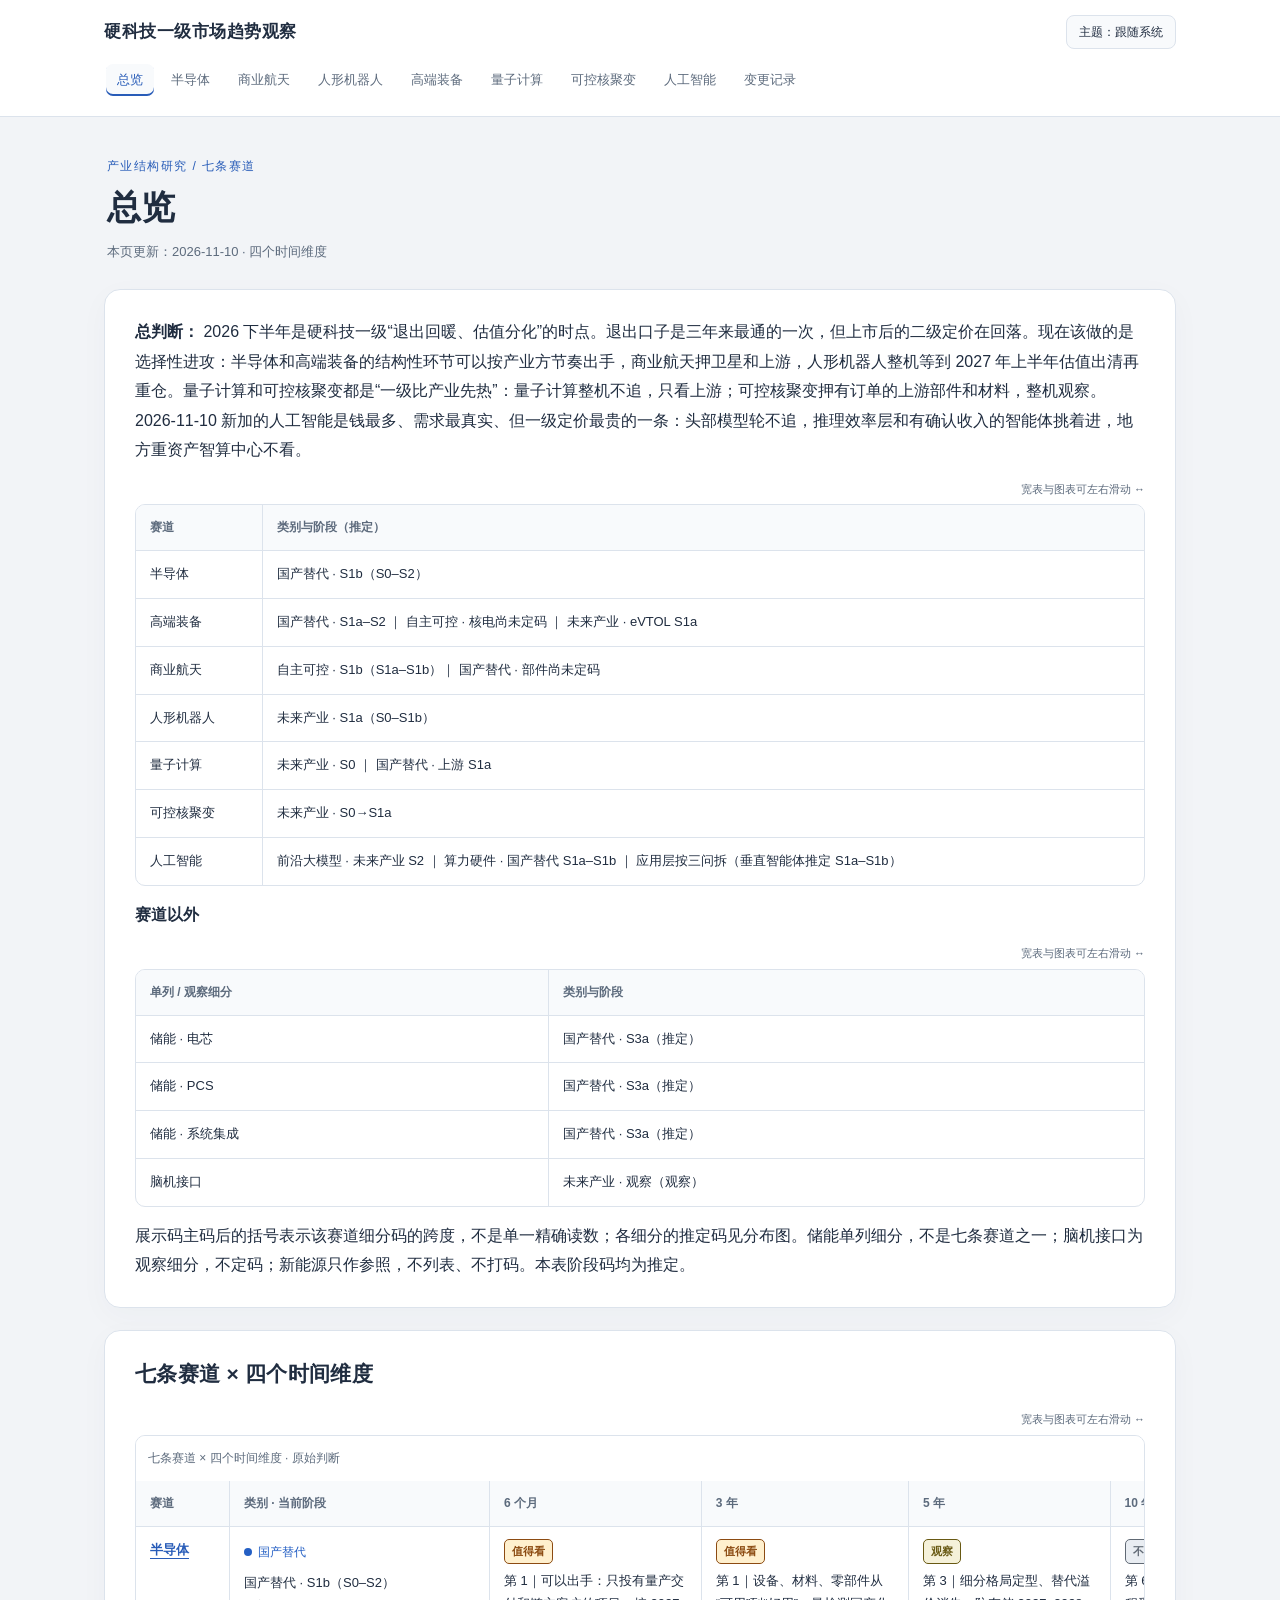
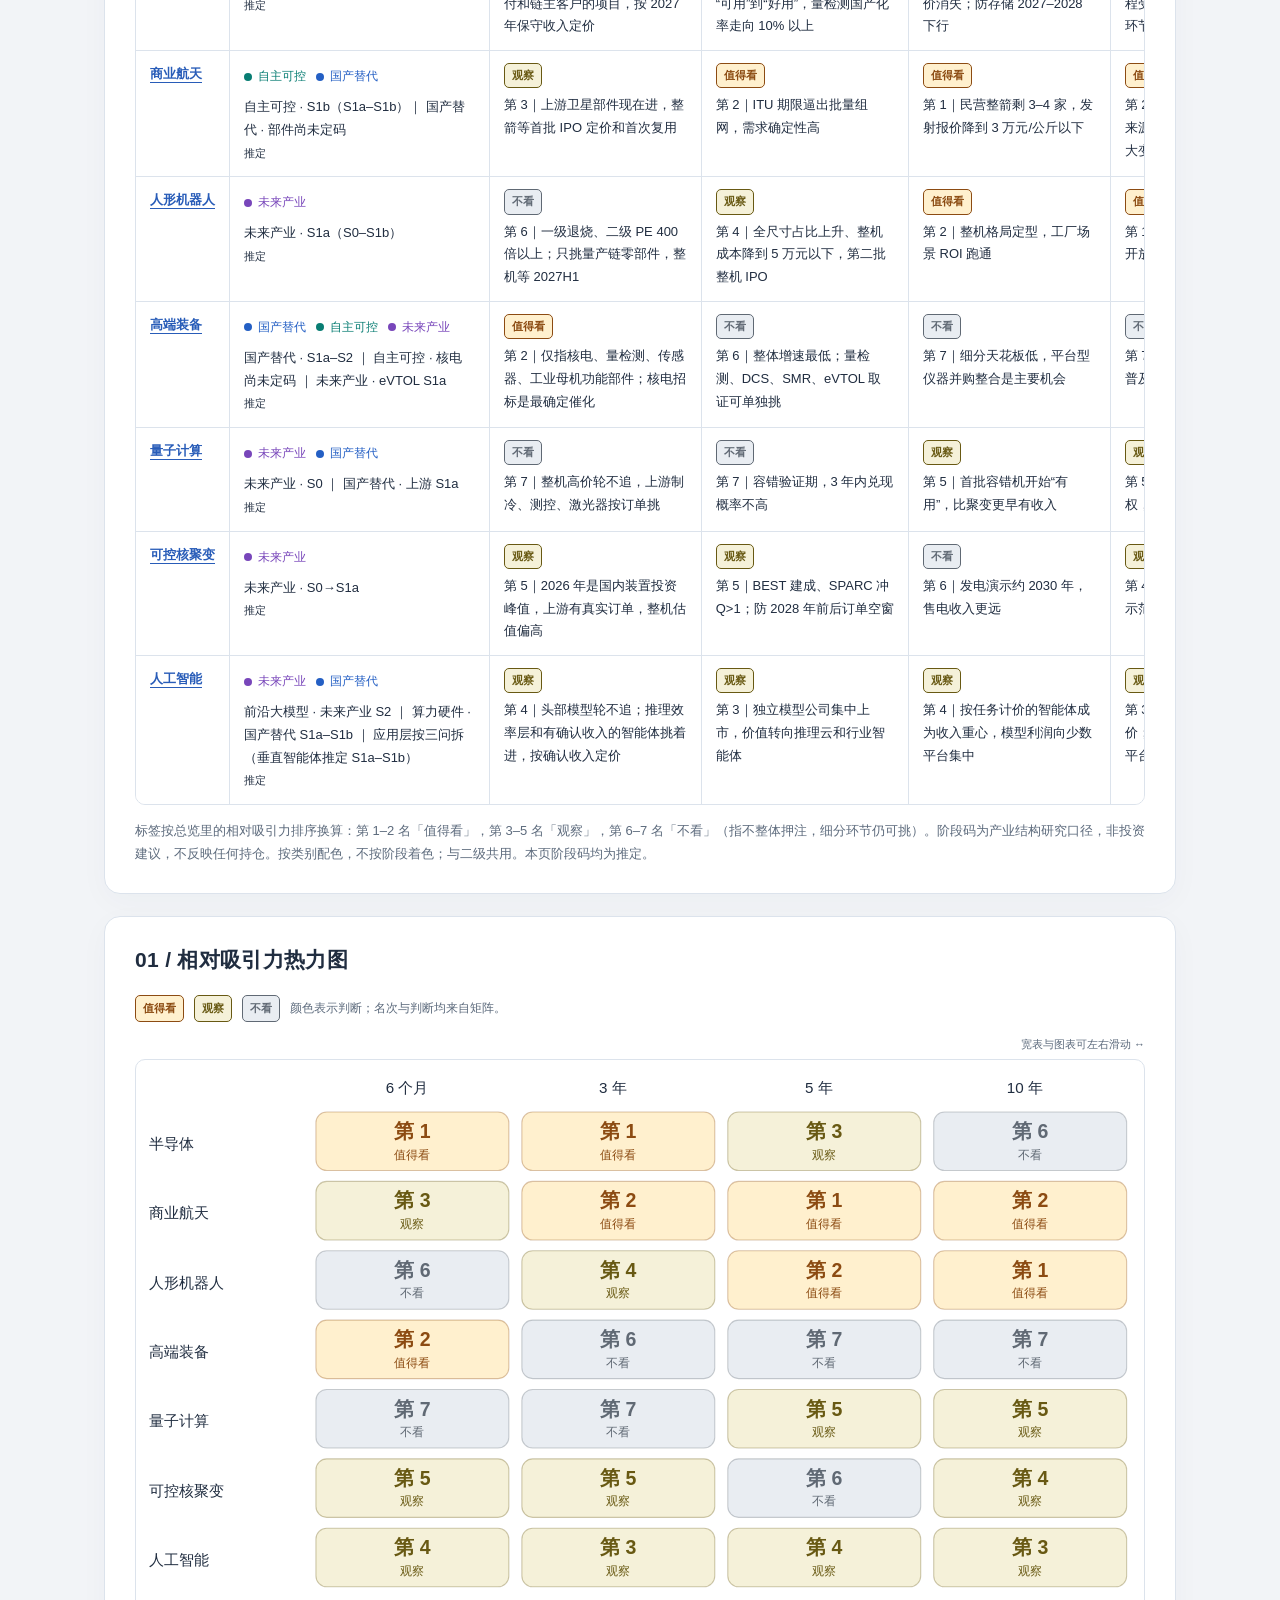
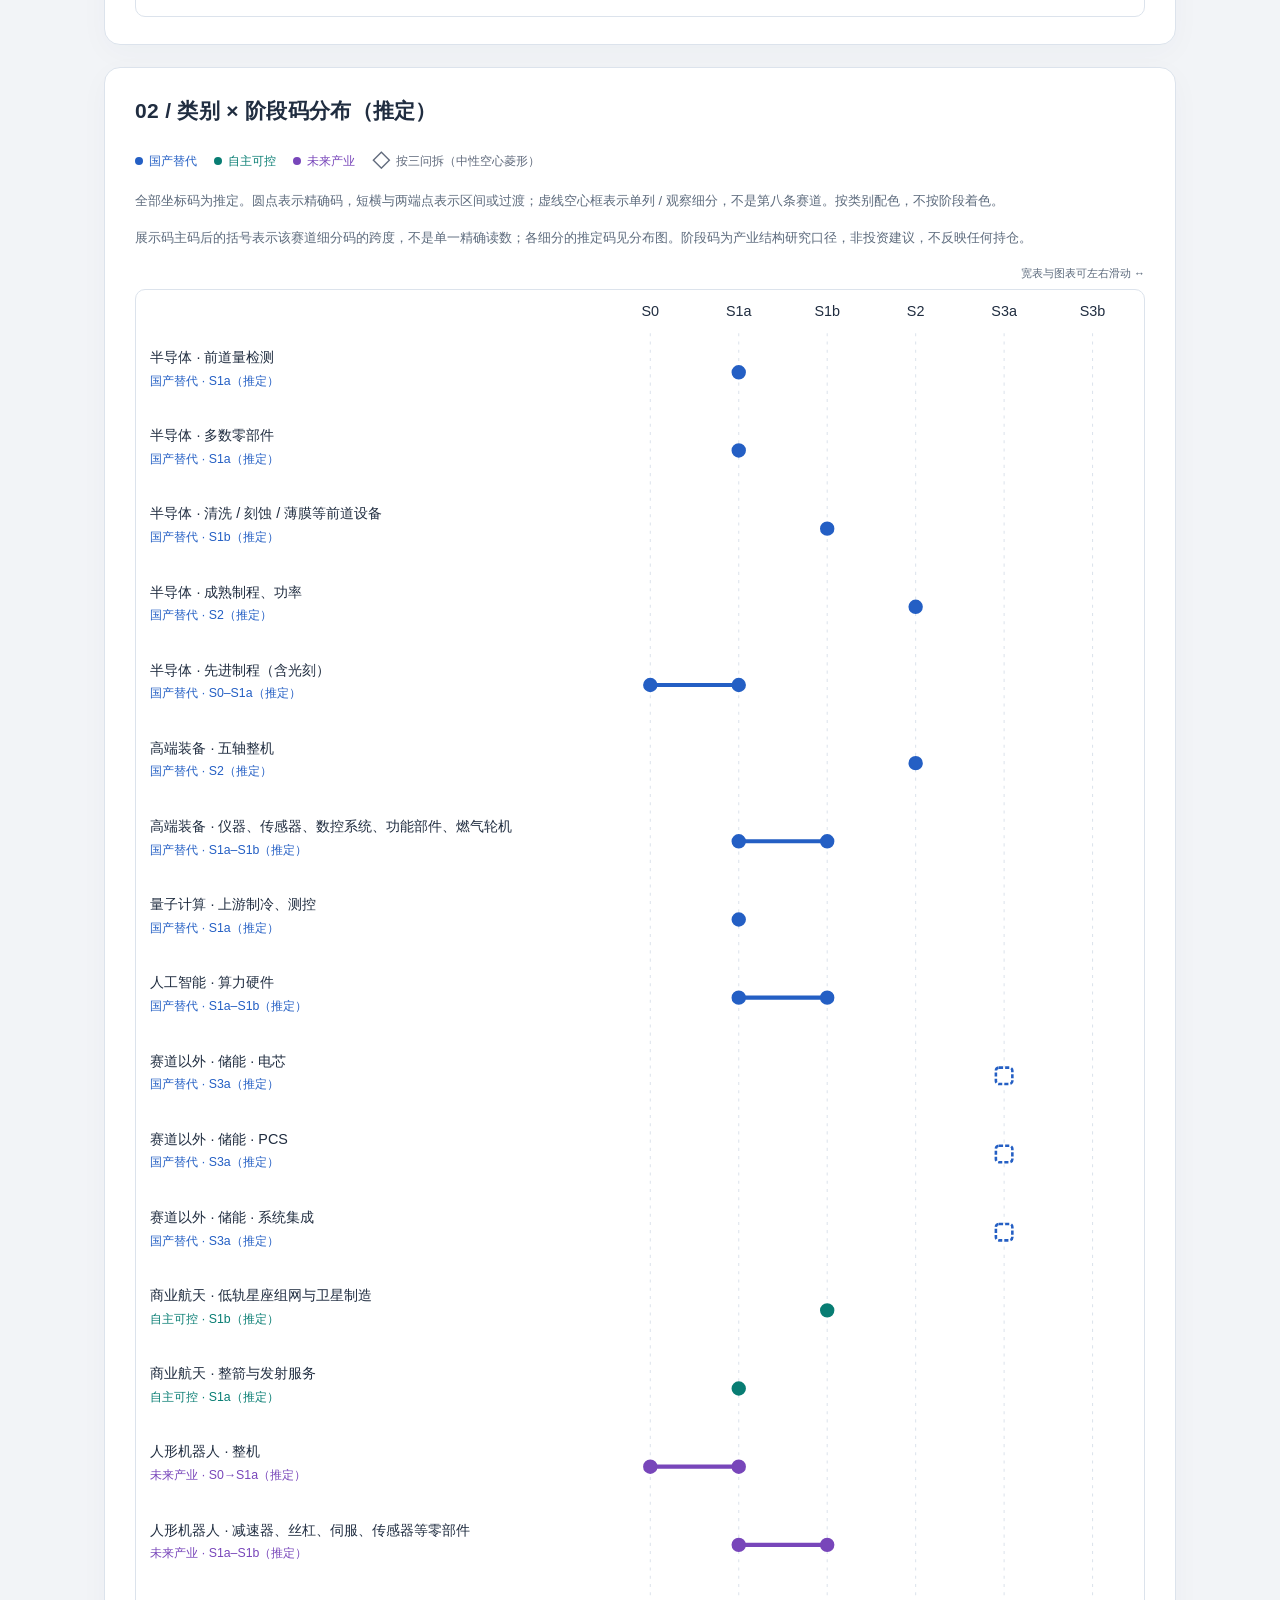
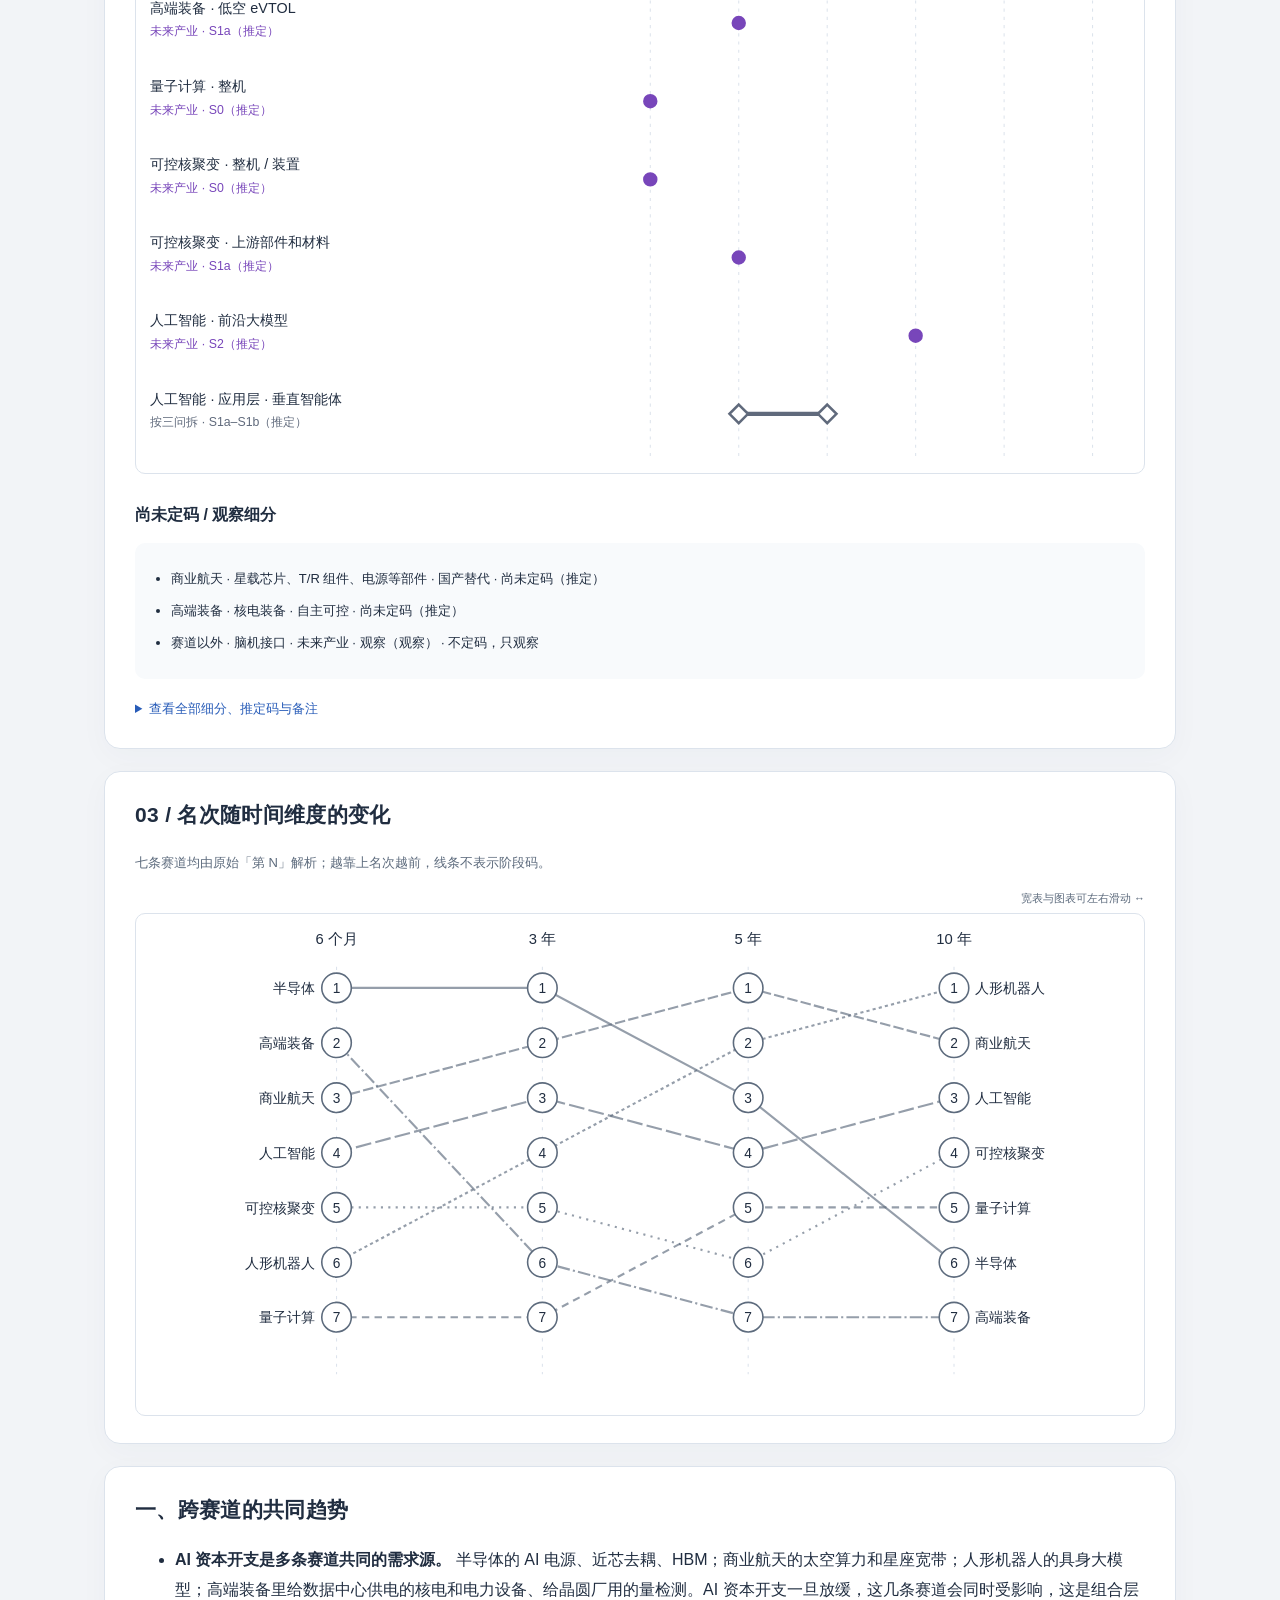
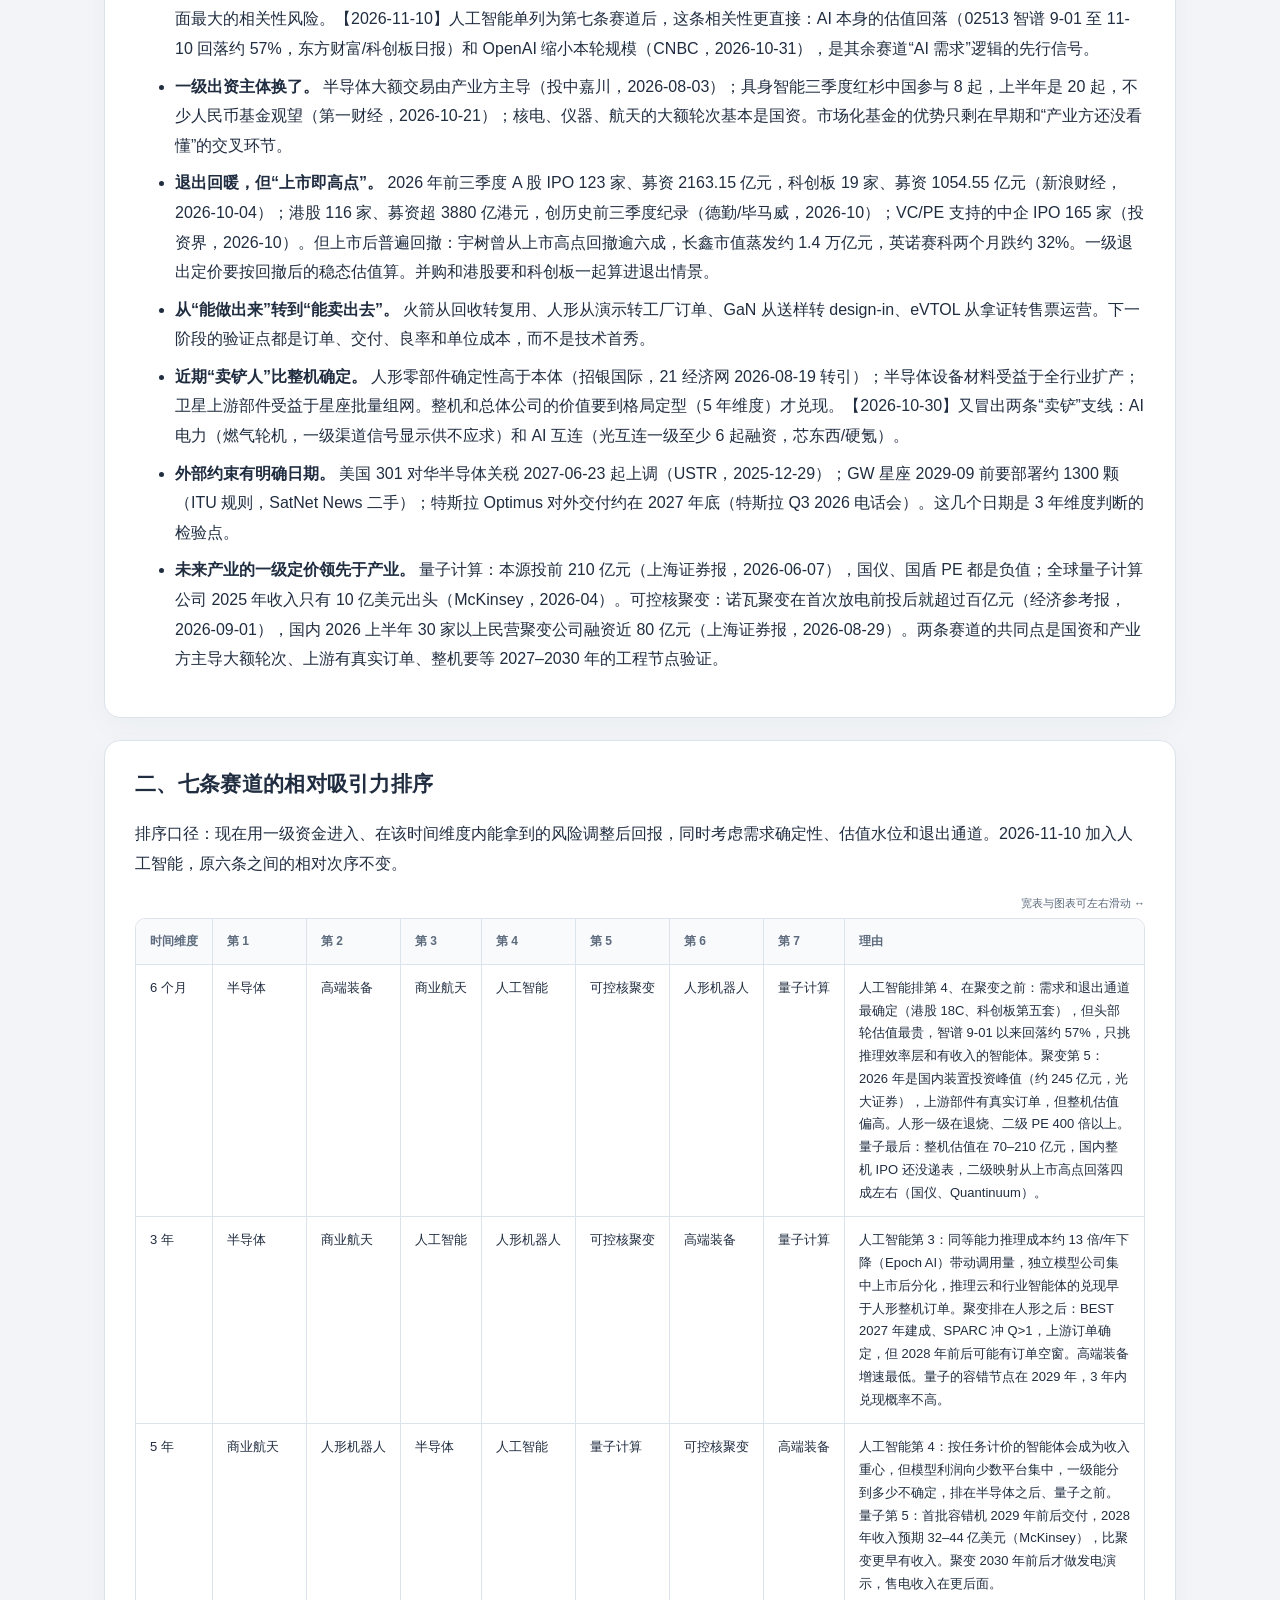
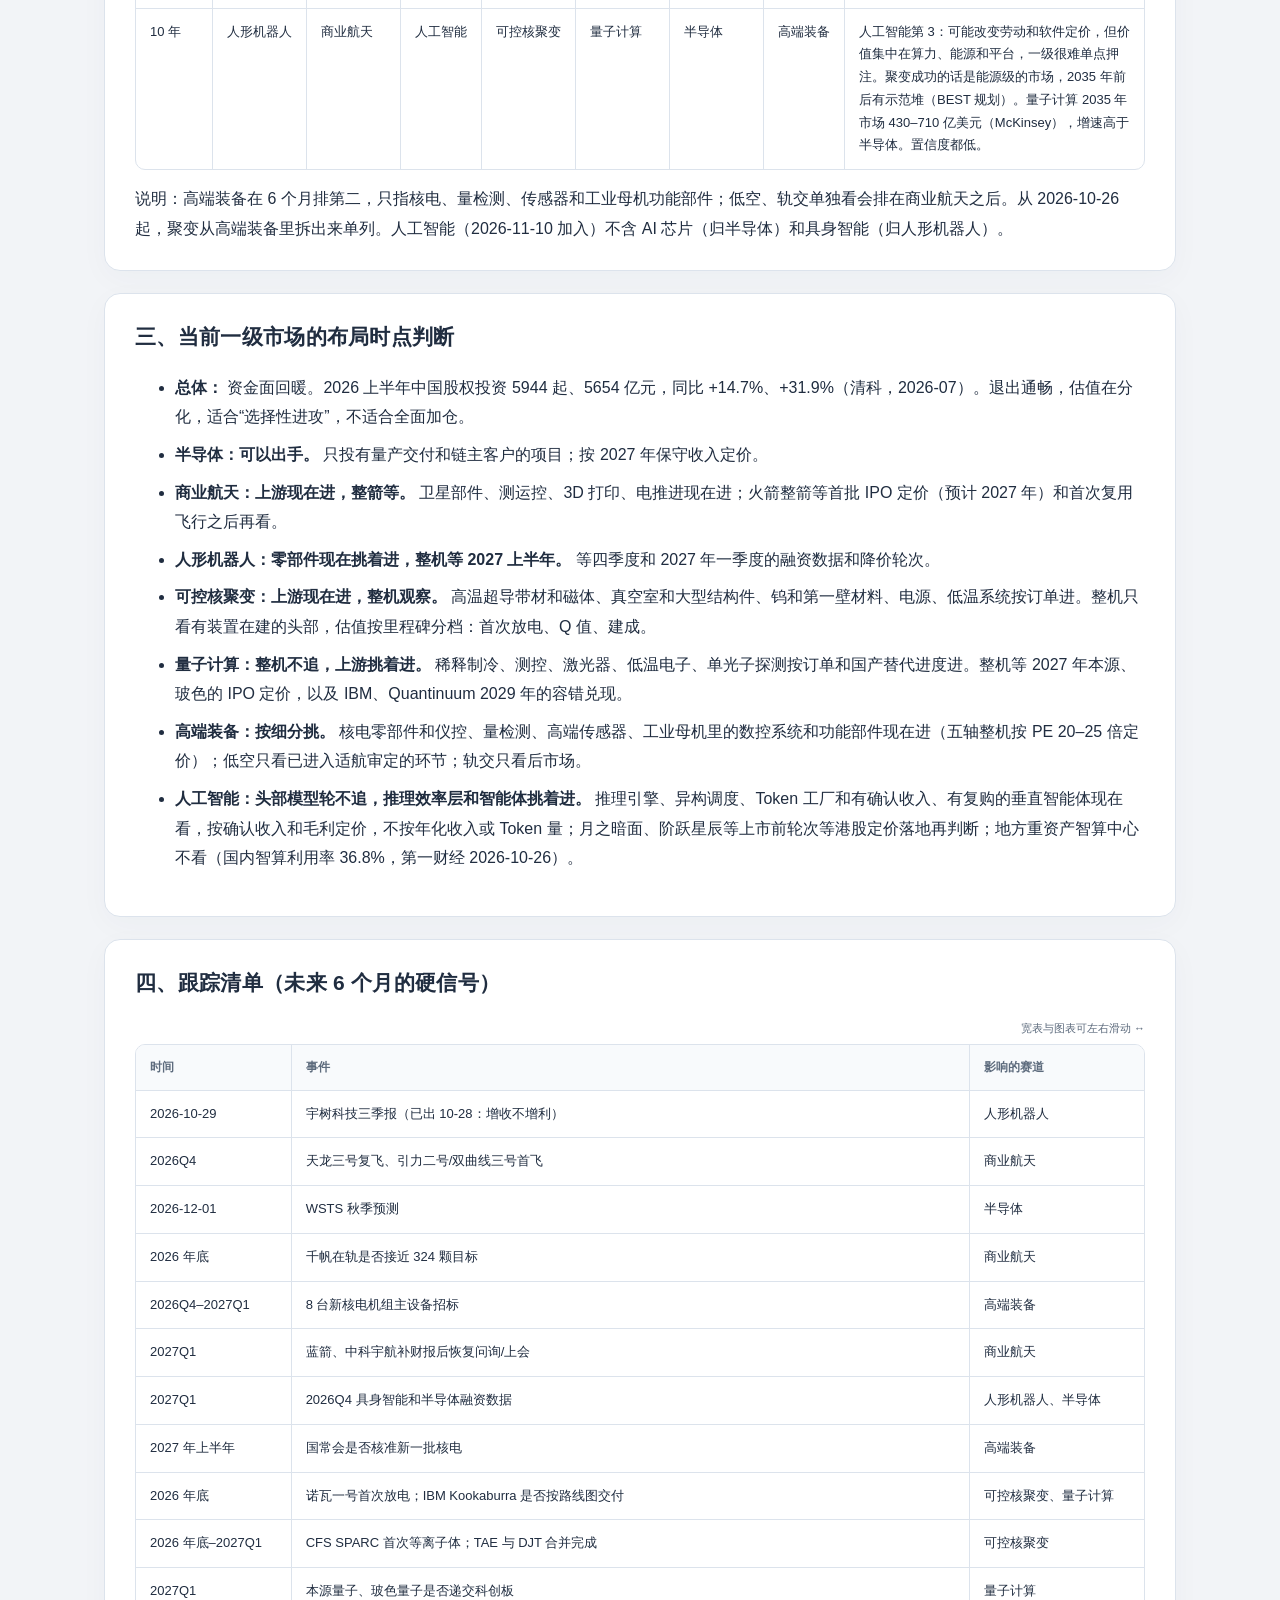
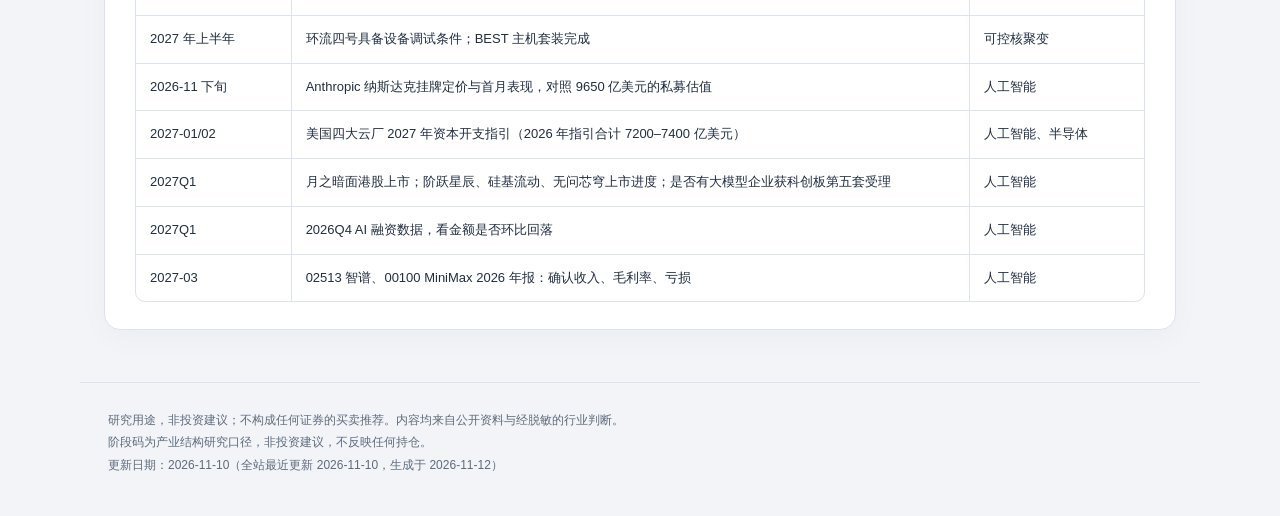
==== commit 2377a8d9: "Preview: visual refresh, stage charts, and theme toggle Public sanitized pages only. Adds category/s" ====
--- a/docs/index.html
+++ b/docs/index.html
@@ -1,12 +1,80 @@
-<!doctype html><html lang="zh-CN"><head><meta charset="utf-8">
+<!doctype html>
+<html lang="zh-CN"><head><meta charset="utf-8">
 <meta name="robots" content="noindex,nofollow">
 <meta name="viewport" content="width=device-width,initial-scale=1">
-<title>总览｜硬科技一级市场趋势观察</title><link rel="stylesheet" href="style.css"></head>
-<body><header><div class="brand"><a href="index.html">硬科技一级市场趋势观察</a></div><nav><a href="index.html" class=on>总览</a><a href="semiconductor.html">半导体</a><a href="space.html">商业航天</a><a href="humanoid.html">人形机器人</a><a href="equipment.html">高端装备</a><a href="quantum.html">量子计算</a><a href="fusion.html">可控核聚变</a><a href="ai.html">人工智能</a><a href="changelog.html">变更记录</a></nav></header>
-<main><h1>总览</h1><p class="meta">本页更新：2026-11-10</p><p><strong>总判断：</strong> 2026 下半年是硬科技一级“退出回暖、估值分化”的时点。退出口子是三年来最通的一次，但上市后的二级定价在回落。现在该做的是选择性进攻：半导体和高端装备的结构性环节可以按产业方节奏出手，商业航天押卫星和上游，人形机器人整机等到 2027 年上半年估值出清再重仓。量子计算和可控核聚变都是“一级比产业先热”：量子计算整机不追，只看上游；可控核聚变押有订单的上游部件和材料，整机观察。2026-11-10 新加的人工智能是钱最多、需求最真实、但一级定价最贵的一条：头部模型轮不追，推理效率层和有确认收入的智能体挑着进，地方重资产智算中心不看。</p>
-<h2>七条赛道 × 四个时间维度</h2><div class="tablewrap"><table class="matrix"><thead><tr><th>赛道</th><th>6 个月</th><th>3 年</th><th>5 年</th><th>10 年</th></tr></thead><tbody><tr><th><a href="semiconductor.html">半导体</a></th><td><span class="tag go">值得看</span><span class="line">第 1｜可以出手：只投有量产交付和链主客户的项目，按 2027 年保守收入定价</span></td><td><span class="tag go">值得看</span><span class="line">第 1｜设备、材料、零部件从“可用”到“好用”，量检测国产化率走向 10% 以上</span></td><td><span class="tag watch">观察</span><span class="line">第 3｜细分格局定型、替代溢价消失；防存储 2027–2028 下行</span></td><td><span class="tag no">不看</span><span class="line">第 6｜自主体系成形但先进制程受限；只挑绕开先进制程的环节</span></td></tr><tr><th><a href="space.html">商业航天</a></th><td><span class="tag watch">观察</span><span class="line">第 3｜上游卫星部件现在进，整箭等首批 IPO 定价和首次复用</span></td><td><span class="tag go">值得看</span><span class="line">第 2｜ITU 期限逼出批量组网，需求确定性高</span></td><td><span class="tag go">值得看</span><span class="line">第 1｜民营整箭剩 3–4 家，发射报价降到 3 万元/公斤以下</span></td><td><span class="tag go">值得看</span><span class="line">第 2｜卫星互联网成为现金流来源；补网成本能否覆盖是最大变数</span></td></tr><tr><th><a href="humanoid.html">人形机器人</a></th><td><span class="tag no">不看</span><span class="line">第 6｜一级退烧、二级 PE 400 倍以上；只挑量产链零部件，整机等 2027H1</span></td><td><span class="tag watch">观察</span><span class="line">第 4｜全尺寸占比上升、整机成本降到 5 万元以下，第二批整机 IPO</span></td><td><span class="tag go">值得看</span><span class="line">第 2｜整机格局定型，工厂场景 ROI 跑通</span></td><td><span class="tag go">值得看</span><span class="line">第 1｜天花板最高的终端，但开放场景通用操作仍未验证</span></td></tr><tr><th><a href="equipment.html">高端装备</a></th><td><span class="tag go">值得看</span><span class="line">第 2｜仅指核电、量检测、传感器、工业母机功能部件；核电招标是最确定催化</span></td><td><span class="tag no">不看</span><span class="line">第 6｜整体增速最低；量检测、DCS、SMR、eVTOL 取证可单独挑</span></td><td><span class="tag no">不看</span><span class="line">第 7｜细分天花板低，平台型仪器并购整合是主要机会</span></td><td><span class="tag no">不看</span><span class="line">第 7｜期权在聚变上游和低空普及，整体不押</span></td></tr><tr><th><a href="quantum.html">量子计算</a></th><td><span class="tag no">不看</span><span class="line">第 7｜整机高价轮不追，上游制冷、测控、激光器按订单挑</span></td><td><span class="tag no">不看</span><span class="line">第 7｜容错验证期，3 年内兑现概率不高</span></td><td><span class="tag watch">观察</span><span class="line">第 5｜首批容错机开始“有用”，比聚变更早有收入</span></td><td><span class="tag watch">观察</span><span class="line">第 5｜可能改写计算范式的期权，AI 替代是最大风险</span></td></tr><tr><th><a href="fusion.html">可控核聚变</a></th><td><span class="tag watch">观察</span><span class="line">第 5｜2026 年是国内装置投资峰值，上游有真实订单，整机估值偏高</span></td><td><span class="tag watch">观察</span><span class="line">第 5｜BEST 建成、SPARC 冲 Q&gt;1；防 2028 年前后订单空窗</span></td><td><span class="tag no">不看</span><span class="line">第 6｜发电演示约 2030 年，售电收入更远</span></td><td><span class="tag watch">观察</span><span class="line">第 4｜成功则是能源级市场，示范堆约 2035 年；置信度低</span></td></tr><tr><th><a href="ai.html">人工智能</a></th><td><span class="tag watch">观察</span><span class="line">第 4｜头部模型轮不追；推理效率层和有确认收入的智能体挑着进，按确认收入定价</span></td><td><span class="tag watch">观察</span><span class="line">第 3｜独立模型公司集中上市，价值转向推理云和行业智能体</span></td><td><span class="tag watch">观察</span><span class="line">第 4｜按任务计价的智能体成为收入重心，模型利润向少数平台集中</span></td><td><span class="tag watch">观察</span><span class="line">第 3｜可能改变劳动和软件定价；价值集中在算力、能源和平台，置信度低</span></td></tr></tbody></table></div><p class="note">标签按总览里的相对吸引力排序换算：第 1–2 名「值得看」，第 3–5 名「观察」，第 6–7 名「不看」（指不整体押注，细分环节仍可挑）。</p>
+<meta name="color-scheme" content="light dark">
+<title>总览｜硬科技一级市场趋势观察</title><script>(function(){try{var t=localStorage.getItem('theme');if(t==='light'||t==='dark')document.documentElement.dataset.theme=t;}catch(e){}})();</script><link rel="stylesheet" href="style.css"></head>
+<body><a class="skip" href="#main">跳至正文</a><header><div class="header-inner"><div class="topbar"><a class="brand" href="index.html">硬科技一级市场趋势观察</a><button id="theme-toggle" type="button" aria-label="切换浅色、深色或跟随系统主题">主题：跟随系统</button></div><nav aria-label="主导航"><a href="index.html" class="on" aria-current="page">总览</a><a href="semiconductor.html">半导体</a><a href="space.html">商业航天</a><a href="humanoid.html">人形机器人</a><a href="equipment.html">高端装备</a><a href="quantum.html">量子计算</a><a href="fusion.html">可控核聚变</a><a href="ai.html">人工智能</a><a href="changelog.html">变更记录</a></nav></div></header>
+<main id="main"><div class="page-heading"><p class="eyebrow">产业结构研究 / 七条赛道</p><h1>总览</h1><p class="meta">本页更新：2026-11-10 · 四个时间维度</p></div><section class="card"><p><strong>总判断：</strong> 2026 下半年是硬科技一级“退出回暖、估值分化”的时点。退出口子是三年来最通的一次，但上市后的二级定价在回落。现在该做的是选择性进攻：半导体和高端装备的结构性环节可以按产业方节奏出手，商业航天押卫星和上游，人形机器人整机等到 2027 年上半年估值出清再重仓。量子计算和可控核聚变都是“一级比产业先热”：量子计算整机不追，只看上游；可控核聚变押有订单的上游部件和材料，整机观察。2026-11-10 新加的人工智能是钱最多、需求最真实、但一级定价最贵的一条：头部模型轮不追，推理效率层和有确认收入的智能体挑着进，地方重资产智算中心不看。</p>
+<p class="scroll-hint">宽表与图表可左右滑动 ↔</p><div class="tablewrap" tabindex="0" role="region" aria-label="可左右滑动的图表"><table class="markdown-table">
+<thead>
+<tr>
+<th class="compact-cell">赛道</th>
+<th class="compact-cell">类别与阶段（推定）</th>
+</tr>
+</thead>
+<tbody>
+<tr>
+<td class="compact-cell">半导体</td>
+<td class="compact-cell">国产替代 · S1b（S0–S2）</td>
+</tr>
+<tr>
+<td class="compact-cell">高端装备</td>
+<td class="prose-cell">国产替代 · S1a–S2 ｜ 自主可控 · 核电尚未定码 ｜ 未来产业 · eVTOL S1a</td>
+</tr>
+<tr>
+<td class="compact-cell">商业航天</td>
+<td class="prose-cell">自主可控 · S1b（S1a–S1b）｜ 国产替代 · 部件尚未定码</td>
+</tr>
+<tr>
+<td class="compact-cell">人形机器人</td>
+<td class="compact-cell">未来产业 · S1a（S0–S1b）</td>
+</tr>
+<tr>
+<td class="compact-cell">量子计算</td>
+<td class="prose-cell">未来产业 · S0 ｜ 国产替代 · 上游 S1a</td>
+</tr>
+<tr>
+<td class="compact-cell">可控核聚变</td>
+<td class="compact-cell">未来产业 · S0→S1a</td>
+</tr>
+<tr>
+<td class="compact-cell">人工智能</td>
+<td class="prose-cell">前沿大模型 · 未来产业 S2 ｜ 算力硬件 · 国产替代 S1a–S1b ｜ 应用层按三问拆（垂直智能体推定 S1a–S1b）</td>
+</tr>
+</tbody>
+</table></div>
+<p><strong>赛道以外</strong></p>
+<p class="scroll-hint">宽表与图表可左右滑动 ↔</p><div class="tablewrap" tabindex="0" role="region" aria-label="可左右滑动的图表"><table class="markdown-table">
+<thead>
+<tr>
+<th class="compact-cell">单列 / 观察细分</th>
+<th class="compact-cell">类别与阶段</th>
+</tr>
+</thead>
+<tbody>
+<tr>
+<td class="compact-cell">储能 · 电芯</td>
+<td class="compact-cell">国产替代 · S3a（推定）</td>
+</tr>
+<tr>
+<td class="compact-cell">储能 · PCS</td>
+<td class="compact-cell">国产替代 · S3a（推定）</td>
+</tr>
+<tr>
+<td class="compact-cell">储能 · 系统集成</td>
+<td class="compact-cell">国产替代 · S3a（推定）</td>
+</tr>
+<tr>
+<td class="compact-cell">脑机接口</td>
+<td class="compact-cell">未来产业 · 观察（观察）</td>
+</tr>
+</tbody>
+</table></div>
+<p>展示码主码后的括号表示该赛道细分码的跨度，不是单一精确读数；各细分的推定码见分布图。储能单列细分，不是七条赛道之一；脑机接口为观察细分，不定码；新能源只作参照，不列表、不打码。本表阶段码均为推定。</p>
+</section><section class="card"><h2>七条赛道 × 四个时间维度</h2><p class="scroll-hint">宽表与图表可左右滑动 ↔</p><div class="tablewrap" tabindex="0" role="region" aria-label="可左右滑动的图表"><table class="matrix"><caption>七条赛道 × 四个时间维度 · 原始判断</caption><thead><tr><th scope="col">赛道</th><th scope="col">类别 · 当前阶段</th><th scope="col">6 个月</th><th scope="col">3 年</th><th scope="col">5 年</th><th scope="col">10 年</th></tr></thead><tbody><tr><th scope="row"><a href="semiconductor.html">半导体</a></th><td class="stage-cell"><span class="category domestic"><i aria-hidden="true"></i>国产替代</span><span class="line">国产替代 · S1b（S0–S2）<br><small>推定</small></span></td><td><span class="tag go">值得看</span><span class="line">第 1｜可以出手：只投有量产交付和链主客户的项目，按 2027 年保守收入定价</span></td><td><span class="tag go">值得看</span><span class="line">第 1｜设备、材料、零部件从“可用”到“好用”，量检测国产化率走向 10% 以上</span></td><td><span class="tag watch">观察</span><span class="line">第 3｜细分格局定型、替代溢价消失；防存储 2027–2028 下行</span></td><td><span class="tag no">不看</span><span class="line">第 6｜自主体系成形但先进制程受限；只挑绕开先进制程的环节</span></td></tr><tr><th scope="row"><a href="space.html">商业航天</a></th><td class="stage-cell"><span class="category sovereign"><i aria-hidden="true"></i>自主可控</span><span class="category domestic"><i aria-hidden="true"></i>国产替代</span><span class="line">自主可控 · S1b（S1a–S1b）｜ 国产替代 · 部件尚未定码<br><small>推定</small></span></td><td><span class="tag watch">观察</span><span class="line">第 3｜上游卫星部件现在进，整箭等首批 IPO 定价和首次复用</span></td><td><span class="tag go">值得看</span><span class="line">第 2｜ITU 期限逼出批量组网，需求确定性高</span></td><td><span class="tag go">值得看</span><span class="line">第 1｜民营整箭剩 3–4 家，发射报价降到 3 万元/公斤以下</span></td><td><span class="tag go">值得看</span><span class="line">第 2｜卫星互联网成为现金流来源；补网成本能否覆盖是最大变数</span></td></tr><tr><th scope="row"><a href="humanoid.html">人形机器人</a></th><td class="stage-cell"><span class="category future"><i aria-hidden="true"></i>未来产业</span><span class="line">未来产业 · S1a（S0–S1b）<br><small>推定</small></span></td><td><span class="tag no">不看</span><span class="line">第 6｜一级退烧、二级 PE 400 倍以上；只挑量产链零部件，整机等 2027H1</span></td><td><span class="tag watch">观察</span><span class="line">第 4｜全尺寸占比上升、整机成本降到 5 万元以下，第二批整机 IPO</span></td><td><span class="tag go">值得看</span><span class="line">第 2｜整机格局定型，工厂场景 ROI 跑通</span></td><td><span class="tag go">值得看</span><span class="line">第 1｜天花板最高的终端，但开放场景通用操作仍未验证</span></td></tr><tr><th scope="row"><a href="equipment.html">高端装备</a></th><td class="stage-cell"><span class="category domestic"><i aria-hidden="true"></i>国产替代</span><span class="category sovereign"><i aria-hidden="true"></i>自主可控</span><span class="category future"><i aria-hidden="true"></i>未来产业</span><span class="line">国产替代 · S1a–S2 ｜ 自主可控 · 核电尚未定码 ｜ 未来产业 · eVTOL S1a<br><small>推定</small></span></td><td><span class="tag go">值得看</span><span class="line">第 2｜仅指核电、量检测、传感器、工业母机功能部件；核电招标是最确定催化</span></td><td><span class="tag no">不看</span><span class="line">第 6｜整体增速最低；量检测、DCS、SMR、eVTOL 取证可单独挑</span></td><td><span class="tag no">不看</span><span class="line">第 7｜细分天花板低，平台型仪器并购整合是主要机会</span></td><td><span class="tag no">不看</span><span class="line">第 7｜期权在聚变上游和低空普及，整体不押</span></td></tr><tr><th scope="row"><a href="quantum.html">量子计算</a></th><td class="stage-cell"><span class="category future"><i aria-hidden="true"></i>未来产业</span><span class="category domestic"><i aria-hidden="true"></i>国产替代</span><span class="line">未来产业 · S0 ｜ 国产替代 · 上游 S1a<br><small>推定</small></span></td><td><span class="tag no">不看</span><span class="line">第 7｜整机高价轮不追，上游制冷、测控、激光器按订单挑</span></td><td><span class="tag no">不看</span><span class="line">第 7｜容错验证期，3 年内兑现概率不高</span></td><td><span class="tag watch">观察</span><span class="line">第 5｜首批容错机开始“有用”，比聚变更早有收入</span></td><td><span class="tag watch">观察</span><span class="line">第 5｜可能改写计算范式的期权，AI 替代是最大风险</span></td></tr><tr><th scope="row"><a href="fusion.html">可控核聚变</a></th><td class="stage-cell"><span class="category future"><i aria-hidden="true"></i>未来产业</span><span class="line">未来产业 · S0→S1a<br><small>推定</small></span></td><td><span class="tag watch">观察</span><span class="line">第 5｜2026 年是国内装置投资峰值，上游有真实订单，整机估值偏高</span></td><td><span class="tag watch">观察</span><span class="line">第 5｜BEST 建成、SPARC 冲 Q&gt;1；防 2028 年前后订单空窗</span></td><td><span class="tag no">不看</span><span class="line">第 6｜发电演示约 2030 年，售电收入更远</span></td><td><span class="tag watch">观察</span><span class="line">第 4｜成功则是能源级市场，示范堆约 2035 年；置信度低</span></td></tr><tr><th scope="row"><a href="ai.html">人工智能</a></th><td class="stage-cell"><span class="category future"><i aria-hidden="true"></i>未来产业</span><span class="category domestic"><i aria-hidden="true"></i>国产替代</span><span class="line">前沿大模型 · 未来产业 S2 ｜ 算力硬件 · 国产替代 S1a–S1b ｜ 应用层按三问拆（垂直智能体推定 S1a–S1b）<br><small>推定</small></span></td><td><span class="tag watch">观察</span><span class="line">第 4｜头部模型轮不追；推理效率层和有确认收入的智能体挑着进，按确认收入定价</span></td><td><span class="tag watch">观察</span><span class="line">第 3｜独立模型公司集中上市，价值转向推理云和行业智能体</span></td><td><span class="tag watch">观察</span><span class="line">第 4｜按任务计价的智能体成为收入重心，模型利润向少数平台集中</span></td><td><span class="tag watch">观察</span><span class="line">第 3｜可能改变劳动和软件定价；价值集中在算力、能源和平台，置信度低</span></td></tr></tbody></table></div><p class="note">标签按总览里的相对吸引力排序换算：第 1–2 名「值得看」，第 3–5 名「观察」，第 6–7 名「不看」（指不整体押注，细分环节仍可挑）。阶段码为产业结构研究口径，非投资建议，不反映任何持仓。按类别配色，不按阶段着色；与二级共用。本页阶段码均为推定。</p></section><section class="card"><h2>01 / 相对吸引力热力图</h2><p class="legend"><span class="tag go">值得看</span> <span class="tag watch">观察</span> <span class="tag no">不看</span> 颜色表示判断；名次与判断均来自矩阵。</p><p class="scroll-hint">宽表与图表可左右滑动 ↔</p><div class="tablewrap" tabindex="0" role="region" aria-label="可左右滑动的图表"><svg xmlns="http://www.w3.org/2000/svg" class="chart heatmap" viewBox="0 0 930 513" role="img" aria-label="七赛道 × 四时间维度热力图；颜色表示判断，格内为原始名次"><title>七赛道 × 四时间维度热力图；颜色表示判断，格内为原始名次</title><text x="250" y="30" text-anchor="middle">6 个月</text><text x="440" y="30" text-anchor="middle">3 年</text><text x="630" y="30" text-anchor="middle">5 年</text><text x="820" y="30" text-anchor="middle">10 年</text><text x="12" y="82" >半导体</text><g class="heat go"><title>半导体 · 6 个月 · 值得看 · 第 1｜可以出手：只投有量产交付和链主客户的项目，按 2027 年保守收入定价</title><rect x="166" y="48" width="178" height="54" rx="10"/><text x="255" y="72" text-anchor="middle" class="rank">第 1</text><text x="255" y="91" text-anchor="middle" class="small">值得看</text></g><g class="heat go"><title>半导体 · 3 年 · 值得看 · 第 1｜设备、材料、零部件从“可用”到“好用”，量检测国产化率走向 10% 以上</title><rect x="356" y="48" width="178" height="54" rx="10"/><text x="445" y="72" text-anchor="middle" class="rank">第 1</text><text x="445" y="91" text-anchor="middle" class="small">值得看</text></g><g class="heat watch"><title>半导体 · 5 年 · 观察 · 第 3｜细分格局定型、替代溢价消失；防存储 2027–2028 下行</title><rect x="546" y="48" width="178" height="54" rx="10"/><text x="635" y="72" text-anchor="middle" class="rank">第 3</text><text x="635" y="91" text-anchor="middle" class="small">观察</text></g><g class="heat no"><title>半导体 · 10 年 · 不看 · 第 6｜自主体系成形但先进制程受限；只挑绕开先进制程的环节</title><rect x="736" y="48" width="178" height="54" rx="10"/><text x="825" y="72" text-anchor="middle" class="rank">第 6</text><text x="825" y="91" text-anchor="middle" class="small">不看</text></g><text x="12" y="146" >商业航天</text><g class="heat watch"><title>商业航天 · 6 个月 · 观察 · 第 3｜上游卫星部件现在进，整箭等首批 IPO 定价和首次复用</title><rect x="166" y="112" width="178" height="54" rx="10"/><text x="255" y="136" text-anchor="middle" class="rank">第 3</text><text x="255" y="155" text-anchor="middle" class="small">观察</text></g><g class="heat go"><title>商业航天 · 3 年 · 值得看 · 第 2｜ITU 期限逼出批量组网，需求确定性高</title><rect x="356" y="112" width="178" height="54" rx="10"/><text x="445" y="136" text-anchor="middle" class="rank">第 2</text><text x="445" y="155" text-anchor="middle" class="small">值得看</text></g><g class="heat go"><title>商业航天 · 5 年 · 值得看 · 第 1｜民营整箭剩 3–4 家，发射报价降到 3 万元/公斤以下</title><rect x="546" y="112" width="178" height="54" rx="10"/><text x="635" y="136" text-anchor="middle" class="rank">第 1</text><text x="635" y="155" text-anchor="middle" class="small">值得看</text></g><g class="heat go"><title>商业航天 · 10 年 · 值得看 · 第 2｜卫星互联网成为现金流来源；补网成本能否覆盖是最大变数</title><rect x="736" y="112" width="178" height="54" rx="10"/><text x="825" y="136" text-anchor="middle" class="rank">第 2</text><text x="825" y="155" text-anchor="middle" class="small">值得看</text></g><text x="12" y="210" >人形机器人</text><g class="heat no"><title>人形机器人 · 6 个月 · 不看 · 第 6｜一级退烧、二级 PE 400 倍以上；只挑量产链零部件，整机等 2027H1</title><rect x="166" y="176" width="178" height="54" rx="10"/><text x="255" y="200" text-anchor="middle" class="rank">第 6</text><text x="255" y="219" text-anchor="middle" class="small">不看</text></g><g class="heat watch"><title>人形机器人 · 3 年 · 观察 · 第 4｜全尺寸占比上升、整机成本降到 5 万元以下，第二批整机 IPO</title><rect x="356" y="176" width="178" height="54" rx="10"/><text x="445" y="200" text-anchor="middle" class="rank">第 4</text><text x="445" y="219" text-anchor="middle" class="small">观察</text></g><g class="heat go"><title>人形机器人 · 5 年 · 值得看 · 第 2｜整机格局定型，工厂场景 ROI 跑通</title><rect x="546" y="176" width="178" height="54" rx="10"/><text x="635" y="200" text-anchor="middle" class="rank">第 2</text><text x="635" y="219" text-anchor="middle" class="small">值得看</text></g><g class="heat go"><title>人形机器人 · 10 年 · 值得看 · 第 1｜天花板最高的终端，但开放场景通用操作仍未验证</title><rect x="736" y="176" width="178" height="54" rx="10"/><text x="825" y="200" text-anchor="middle" class="rank">第 1</text><text x="825" y="219" text-anchor="middle" class="small">值得看</text></g><text x="12" y="274" >高端装备</text><g class="heat go"><title>高端装备 · 6 个月 · 值得看 · 第 2｜仅指核电、量检测、传感器、工业母机功能部件；核电招标是最确定催化</title><rect x="166" y="240" width="178" height="54" rx="10"/><text x="255" y="264" text-anchor="middle" class="rank">第 2</text><text x="255" y="283" text-anchor="middle" class="small">值得看</text></g><g class="heat no"><title>高端装备 · 3 年 · 不看 · 第 6｜整体增速最低；量检测、DCS、SMR、eVTOL 取证可单独挑</title><rect x="356" y="240" width="178" height="54" rx="10"/><text x="445" y="264" text-anchor="middle" class="rank">第 6</text><text x="445" y="283" text-anchor="middle" class="small">不看</text></g><g class="heat no"><title>高端装备 · 5 年 · 不看 · 第 7｜细分天花板低，平台型仪器并购整合是主要机会</title><rect x="546" y="240" width="178" height="54" rx="10"/><text x="635" y="264" text-anchor="middle" class="rank">第 7</text><text x="635" y="283" text-anchor="middle" class="small">不看</text></g><g class="heat no"><title>高端装备 · 10 年 · 不看 · 第 7｜期权在聚变上游和低空普及，整体不押</title><rect x="736" y="240" width="178" height="54" rx="10"/><text x="825" y="264" text-anchor="middle" class="rank">第 7</text><text x="825" y="283" text-anchor="middle" class="small">不看</text></g><text x="12" y="338" >量子计算</text><g class="heat no"><title>量子计算 · 6 个月 · 不看 · 第 7｜整机高价轮不追，上游制冷、测控、激光器按订单挑</title><rect x="166" y="304" width="178" height="54" rx="10"/><text x="255" y="328" text-anchor="middle" class="rank">第 7</text><text x="255" y="347" text-anchor="middle" class="small">不看</text></g><g class="heat no"><title>量子计算 · 3 年 · 不看 · 第 7｜容错验证期，3 年内兑现概率不高</title><rect x="356" y="304" width="178" height="54" rx="10"/><text x="445" y="328" text-anchor="middle" class="rank">第 7</text><text x="445" y="347" text-anchor="middle" class="small">不看</text></g><g class="heat watch"><title>量子计算 · 5 年 · 观察 · 第 5｜首批容错机开始“有用”，比聚变更早有收入</title><rect x="546" y="304" width="178" height="54" rx="10"/><text x="635" y="328" text-anchor="middle" class="rank">第 5</text><text x="635" y="347" text-anchor="middle" class="small">观察</text></g><g class="heat watch"><title>量子计算 · 10 年 · 观察 · 第 5｜可能改写计算范式的期权，AI 替代是最大风险</title><rect x="736" y="304" width="178" height="54" rx="10"/><text x="825" y="328" text-anchor="middle" class="rank">第 5</text><text x="825" y="347" text-anchor="middle" class="small">观察</text></g><text x="12" y="402" >可控核聚变</text><g class="heat watch"><title>可控核聚变 · 6 个月 · 观察 · 第 5｜2026 年是国内装置投资峰值，上游有真实订单，整机估值偏高</title><rect x="166" y="368" width="178" height="54" rx="10"/><text x="255" y="392" text-anchor="middle" class="rank">第 5</text><text x="255" y="411" text-anchor="middle" class="small">观察</text></g><g class="heat watch"><title>可控核聚变 · 3 年 · 观察 · 第 5｜BEST 建成、SPARC 冲 Q&gt;1；防 2028 年前后订单空窗</title><rect x="356" y="368" width="178" height="54" rx="10"/><text x="445" y="392" text-anchor="middle" class="rank">第 5</text><text x="445" y="411" text-anchor="middle" class="small">观察</text></g><g class="heat no"><title>可控核聚变 · 5 年 · 不看 · 第 6｜发电演示约 2030 年，售电收入更远</title><rect x="546" y="368" width="178" height="54" rx="10"/><text x="635" y="392" text-anchor="middle" class="rank">第 6</text><text x="635" y="411" text-anchor="middle" class="small">不看</text></g><g class="heat watch"><title>可控核聚变 · 10 年 · 观察 · 第 4｜成功则是能源级市场，示范堆约 2035 年；置信度低</title><rect x="736" y="368" width="178" height="54" rx="10"/><text x="825" y="392" text-anchor="middle" class="rank">第 4</text><text x="825" y="411" text-anchor="middle" class="small">观察</text></g><text x="12" y="466" >人工智能</text><g class="heat watch"><title>人工智能 · 6 个月 · 观察 · 第 4｜头部模型轮不追；推理效率层和有确认收入的智能体挑着进，按确认收入定价</title><rect x="166" y="432" width="178" height="54" rx="10"/><text x="255" y="456" text-anchor="middle" class="rank">第 4</text><text x="255" y="475" text-anchor="middle" class="small">观察</text></g><g class="heat watch"><title>人工智能 · 3 年 · 观察 · 第 3｜独立模型公司集中上市，价值转向推理云和行业智能体</title><rect x="356" y="432" width="178" height="54" rx="10"/><text x="445" y="456" text-anchor="middle" class="rank">第 3</text><text x="445" y="475" text-anchor="middle" class="small">观察</text></g><g class="heat watch"><title>人工智能 · 5 年 · 观察 · 第 4｜按任务计价的智能体成为收入重心，模型利润向少数平台集中</title><rect x="546" y="432" width="178" height="54" rx="10"/><text x="635" y="456" text-anchor="middle" class="rank">第 4</text><text x="635" y="475" text-anchor="middle" class="small">观察</text></g><g class="heat watch"><title>人工智能 · 10 年 · 观察 · 第 3｜可能改变劳动和软件定价；价值集中在算力、能源和平台，置信度低</title><rect x="736" y="432" width="178" height="54" rx="10"/><text x="825" y="456" text-anchor="middle" class="rank">第 3</text><text x="825" y="475" text-anchor="middle" class="small">观察</text></g></svg></div></section><section class="card"><h2>02 / 类别 × 阶段码分布（推定）</h2><div class="legend"><span class="category domestic"><i aria-hidden="true"></i>国产替代</span><span class="category sovereign"><i aria-hidden="true"></i>自主可控</span><span class="category future"><i aria-hidden="true"></i>未来产业</span><span class="category neutral"><b>◇</b> 按三问拆（中性空心菱形）</span></div><p class="note">全部坐标码为推定。圆点表示精确码，短横与两端点表示区间或过渡；虚线空心框表示单列 / 观察细分，不是第八条赛道。按类别配色，不按阶段着色。</p><p class="note">展示码主码后的括号表示该赛道细分码的跨度，不是单一精确读数；各细分的推定码见分布图。阶段码为产业结构研究口径，非投资建议，不反映任何持仓。</p><p class="scroll-hint">宽表与图表可左右滑动 ↔</p><div class="tablewrap" tabindex="0" role="region" aria-label="可左右滑动的图表"><svg xmlns="http://www.w3.org/2000/svg" class="chart stage-distribution" viewBox="0 0 980 1734" role="img" aria-label="类别与阶段码分布图，所有码均为推定；区间保留两个端点"><title>类别与阶段码分布图，所有码均为推定；区间保留两个端点</title><line class="grid" x1="500" y1="42" x2="500" y2="1722"/><text x="500" y="25" text-anchor="middle">S0</text><line class="grid" x1="586" y1="42" x2="586" y2="1722"/><text x="586" y="25" text-anchor="middle">S1a</text><line class="grid" x1="672" y1="42" x2="672" y2="1722"/><text x="672" y="25" text-anchor="middle">S1b</text><line class="grid" x1="758" y1="42" x2="758" y2="1722"/><text x="758" y="25" text-anchor="middle">S2</text><line class="grid" x1="844" y1="42" x2="844" y2="1722"/><text x="844" y="25" text-anchor="middle">S3a</text><line class="grid" x1="930" y1="42" x2="930" y2="1722"/><text x="930" y="25" text-anchor="middle">S3b</text><g class="segment domestic" data-code="S1a" data-owner="半导体"><title>半导体 · 前道量检测 / 国产替代 / S1a / 推定</title><text x="14" y="70" class="segment-name">半导体 · 前道量检测</text><text x="14" y="92" class="small">国产替代 · S1a（推定）</text><circle class="point" cx="586" cy="80" r="6"/></g><g class="segment domestic" data-code="S1a" data-owner="半导体"><title>半导体 · 多数零部件 / 国产替代 / S1a / 推定</title><text x="14" y="146" class="segment-name">半导体 · 多数零部件</text><text x="14" y="168" class="small">国产替代 · S1a（推定）</text><circle class="point" cx="586" cy="156" r="6"/></g><g class="segment domestic" data-code="S1b" data-owner="半导体"><title>半导体 · 清洗 / 刻蚀 / 薄膜等前道设备 / 国产替代 / S1b / 推定 / 偏 S1b→S2 过渡</title><text x="14" y="222" class="segment-name">半导体 · 清洗 / 刻蚀 / 薄膜等前道设备</text><text x="14" y="244" class="small">国产替代 · S1b（推定）</text><circle class="point" cx="672" cy="232" r="6"/></g><g class="segment domestic" data-code="S2" data-owner="半导体"><title>半导体 · 成熟制程、功率 / 国产替代 / S2 / 推定 / 方向</title><text x="14" y="298" class="segment-name">半导体 · 成熟制程、功率</text><text x="14" y="320" class="small">国产替代 · S2（推定）</text><circle class="point" cx="758" cy="308" r="6"/></g><g class="segment domestic" data-code="S0–S1a" data-owner="半导体"><title>半导体 · 先进制程（含光刻） / 国产替代 / S0–S1a / 推定</title><text x="14" y="374" class="segment-name">半导体 · 先进制程（含光刻）</text><text x="14" y="396" class="small">国产替代 · S0–S1a（推定）</text><line class="range" x1="500" y1="384" x2="586" y2="384"/><circle class="point" cx="500" cy="384" r="6"/><circle class="point" cx="586" cy="384" r="6"/></g><g class="segment domestic" data-code="S2" data-owner="高端装备"><title>高端装备 · 五轴整机 / 国产替代 / S2 / 推定 / 方向</title><text x="14" y="450" class="segment-name">高端装备 · 五轴整机</text><text x="14" y="472" class="small">国产替代 · S2（推定）</text><circle class="point" cx="758" cy="460" r="6"/></g><g class="segment domestic" data-code="S1a–S1b" data-owner="高端装备"><title>高端装备 · 仪器、传感器、数控系统、功能部件、燃气轮机 / 国产替代 / S1a–S1b / 推定</title><text x="14" y="526" class="segment-name">高端装备 · 仪器、传感器、数控系统、功能部件、燃气轮机</text><text x="14" y="548" class="small">国产替代 · S1a–S1b（推定）</text><line class="range" x1="586" y1="536" x2="672" y2="536"/><circle class="point" cx="586" cy="536" r="6"/><circle class="point" cx="672" cy="536" r="6"/></g><g class="segment domestic" data-code="S1a" data-owner="量子计算"><title>量子计算 · 上游制冷、测控 / 国产替代 / S1a / 推定</title><text x="14" y="602" class="segment-name">量子计算 · 上游制冷、测控</text><text x="14" y="624" class="small">国产替代 · S1a（推定）</text><circle class="point" cx="586" cy="612" r="6"/></g><g class="segment domestic" data-code="S1a–S1b" data-owner="人工智能"><title>人工智能 · 算力硬件 / 国产替代 / S1a–S1b / 推定</title><text x="14" y="678" class="segment-name">人工智能 · 算力硬件</text><text x="14" y="700" class="small">国产替代 · S1a–S1b（推定）</text><line class="range" x1="586" y1="688" x2="672" y2="688"/><circle class="point" cx="586" cy="688" r="6"/><circle class="point" cx="672" cy="688" r="6"/></g><g class="segment domestic extra" data-code="S3a" data-owner="赛道以外"><title>赛道以外 · 储能 · 电芯 / 国产替代 / S3a / 推定 / 方向，国内露 S3b 信号</title><text x="14" y="754" class="segment-name">赛道以外 · 储能 · 电芯</text><text x="14" y="776" class="small">国产替代 · S3a（推定）</text><rect class="point extra-point" x="836" y="756" width="16" height="16" rx="3"/></g><g class="segment domestic extra" data-code="S3a" data-owner="赛道以外"><title>赛道以外 · 储能 · PCS / 国产替代 / S3a / 推定 / 方向</title><text x="14" y="830" class="segment-name">赛道以外 · 储能 · PCS</text><text x="14" y="852" class="small">国产替代 · S3a（推定）</text><rect class="point extra-point" x="836" y="832" width="16" height="16" rx="3"/></g><g class="segment domestic extra" data-code="S3a" data-owner="赛道以外"><title>赛道以外 · 储能 · 系统集成 / 国产替代 / S3a / 推定 / 方向，国内露 S3b 信号</title><text x="14" y="906" class="segment-name">赛道以外 · 储能 · 系统集成</text><text x="14" y="928" class="small">国产替代 · S3a（推定）</text><rect class="point extra-point" x="836" y="908" width="16" height="16" rx="3"/></g><g class="segment sovereign" data-code="S1b" data-owner="商业航天"><title>商业航天 · 低轨星座组网与卫星制造 / 自主可控 / S1b / 推定</title><text x="14" y="982" class="segment-name">商业航天 · 低轨星座组网与卫星制造</text><text x="14" y="1004" class="small">自主可控 · S1b（推定）</text><circle class="point" cx="672" cy="992" r="6"/></g><g class="segment sovereign" data-code="S1a" data-owner="商业航天"><title>商业航天 · 整箭与发射服务 / 自主可控 / S1a / 推定</title><text x="14" y="1058" class="segment-name">商业航天 · 整箭与发射服务</text><text x="14" y="1080" class="small">自主可控 · S1a（推定）</text><circle class="point" cx="586" cy="1068" r="6"/></g><g class="segment future" data-code="S0→S1a" data-owner="人形机器人"><title>人形机器人 · 整机 / 未来产业 / S0→S1a / 推定</title><text x="14" y="1134" class="segment-name">人形机器人 · 整机</text><text x="14" y="1156" class="small">未来产业 · S0→S1a（推定）</text><line class="range" x1="500" y1="1144" x2="586" y2="1144"/><circle class="point" cx="500" cy="1144" r="6"/><circle class="point" cx="586" cy="1144" r="6"/></g><g class="segment future" data-code="S1a–S1b" data-owner="人形机器人"><title>人形机器人 · 减速器、丝杠、伺服、传感器等零部件 / 未来产业 / S1a–S1b / 推定</title><text x="14" y="1210" class="segment-name">人形机器人 · 减速器、丝杠、伺服、传感器等零部件</text><text x="14" y="1232" class="small">未来产业 · S1a–S1b（推定）</text><line class="range" x1="586" y1="1220" x2="672" y2="1220"/><circle class="point" cx="586" cy="1220" r="6"/><circle class="point" cx="672" cy="1220" r="6"/></g><g class="segment future" data-code="S1a" data-owner="高端装备"><title>高端装备 · 低空 eVTOL / 未来产业 / S1a / 推定 / 暂定，不冻结</title><text x="14" y="1286" class="segment-name">高端装备 · 低空 eVTOL</text><text x="14" y="1308" class="small">未来产业 · S1a（推定）</text><circle class="point" cx="586" cy="1296" r="6"/></g><g class="segment future" data-code="S0" data-owner="量子计算"><title>量子计算 · 整机 / 未来产业 / S0 / 推定</title><text x="14" y="1362" class="segment-name">量子计算 · 整机</text><text x="14" y="1384" class="small">未来产业 · S0（推定）</text><circle class="point" cx="500" cy="1372" r="6"/></g><g class="segment future" data-code="S0" data-owner="可控核聚变"><title>可控核聚变 · 整机 / 装置 / 未来产业 / S0 / 推定</title><text x="14" y="1438" class="segment-name">可控核聚变 · 整机 / 装置</text><text x="14" y="1460" class="small">未来产业 · S0（推定）</text><circle class="point" cx="500" cy="1448" r="6"/></g><g class="segment future" data-code="S1a" data-owner="可控核聚变"><title>可控核聚变 · 上游部件和材料 / 未来产业 / S1a / 推定</title><text x="14" y="1514" class="segment-name">可控核聚变 · 上游部件和材料</text><text x="14" y="1536" class="small">未来产业 · S1a（推定）</text><circle class="point" cx="586" cy="1524" r="6"/></g><g class="segment future" data-code="S2" data-owner="人工智能"><title>人工智能 · 前沿大模型 / 未来产业 / S2 / 推定 / 方向，S3a 有苗头</title><text x="14" y="1590" class="segment-name">人工智能 · 前沿大模型</text><text x="14" y="1612" class="small">未来产业 · S2（推定）</text><circle class="point" cx="758" cy="1600" r="6"/></g><g class="segment neutral" data-code="S1a–S1b" data-owner="人工智能"><title>人工智能 · 应用层 · 垂直智能体 / 按三问拆 / S1a–S1b / 推定 / 各类应用须按三问单独归类；图上画区间，但用中性形状+描边，不赋三类之一的填充色</title><text x="14" y="1666" class="segment-name">人工智能 · 应用层 · 垂直智能体</text><text x="14" y="1688" class="small">按三问拆 · S1a–S1b（推定）</text><line class="range" x1="586" y1="1676" x2="672" y2="1676"/><path class="point neutral-point" d="M 586 1667 l 9 9 -9 9 -9 -9 Z"/><path class="point neutral-point" d="M 672 1667 l 9 9 -9 9 -9 -9 Z"/></g></svg></div><h3>尚未定码 / 观察细分</h3><ul class="pending"><li>商业航天 · 星载芯片、T/R 组件、电源等部件 · 国产替代 · 尚未定码（推定）</li><li>高端装备 · 核电装备 · 自主可控 · 尚未定码（推定）</li><li>赛道以外 · 脑机接口 · 未来产业 · 观察（观察） · 不定码，只观察</li></ul><details><summary>查看全部细分、推定码与备注</summary><ul><li>半导体 · 前道量检测 / 国产替代 / S1a（推定）</li><li>半导体 · 多数零部件 / 国产替代 / S1a（推定）</li><li>半导体 · 清洗 / 刻蚀 / 薄膜等前道设备 / 国产替代 / S1b（推定） · 偏 S1b→S2 过渡</li><li>半导体 · 成熟制程、功率 / 国产替代 / S2（推定） · 方向</li><li>半导体 · 先进制程（含光刻） / 国产替代 / S0–S1a（推定）</li><li>商业航天 · 低轨星座组网与卫星制造 / 自主可控 / S1b（推定）</li><li>商业航天 · 整箭与发射服务 / 自主可控 / S1a（推定）</li><li>商业航天 · 星载芯片、T/R 组件、电源等部件 / 国产替代 / 尚未定码（推定）</li><li>人形机器人 · 整机 / 未来产业 / S0→S1a（推定）</li><li>人形机器人 · 减速器、丝杠、伺服、传感器等零部件 / 未来产业 / S1a–S1b（推定）</li><li>高端装备 · 五轴整机 / 国产替代 / S2（推定） · 方向</li><li>高端装备 · 仪器、传感器、数控系统、功能部件、燃气轮机 / 国产替代 / S1a–S1b（推定）</li><li>高端装备 · 核电装备 / 自主可控 / 尚未定码（推定）</li><li>高端装备 · 低空 eVTOL / 未来产业 / S1a（推定） · 暂定，不冻结</li><li>量子计算 · 整机 / 未来产业 / S0（推定）</li><li>量子计算 · 上游制冷、测控 / 国产替代 / S1a（推定）</li><li>可控核聚变 · 整机 / 装置 / 未来产业 / S0（推定）</li><li>可控核聚变 · 上游部件和材料 / 未来产业 / S1a（推定）</li><li>人工智能 · 前沿大模型 / 未来产业 / S2（推定） · 方向，S3a 有苗头</li><li>人工智能 · 算力硬件 / 国产替代 / S1a–S1b（推定）</li><li>人工智能 · 应用层 · 垂直智能体 / 按三问拆 / S1a–S1b（推定） · 各类应用须按三问单独归类；图上画区间，但用中性形状+描边，不赋三类之一的填充色</li><li>赛道以外 · 储能 · 电芯 / 国产替代 / S3a（推定） · 方向，国内露 S3b 信号</li><li>赛道以外 · 储能 · PCS / 国产替代 / S3a（推定） · 方向</li><li>赛道以外 · 储能 · 系统集成 / 国产替代 / S3a（推定） · 方向，国内露 S3b 信号</li><li>赛道以外 · 脑机接口 / 未来产业 / 观察（观察） · 不定码，只观察</li></ul></details></section><section class="card"><h2>03 / 名次随时间维度的变化</h2><p class="note">七条赛道均由原始「第 N」解析；越靠上名次越前，线条不表示阶段码。</p><p class="scroll-hint">宽表与图表可左右滑动 ↔</p><div class="tablewrap" tabindex="0" role="region" aria-label="可左右滑动的图表"><svg xmlns="http://www.w3.org/2000/svg" class="chart bump-chart" viewBox="0 0 955 474" role="img" aria-label="名次坡度图：名次来自矩阵的第 N；越靠上名次越前"><title>名次坡度图：名次来自矩阵的第 N；越靠上名次越前</title><text x="190" y="28" text-anchor="middle">6 个月</text><line class="grid" x1="190" y1="50" x2="190" y2="436"/><text x="385" y="28" text-anchor="middle">3 年</text><line class="grid" x1="385" y1="50" x2="385" y2="436"/><text x="580" y="28" text-anchor="middle">5 年</text><line class="grid" x1="580" y1="50" x2="580" y2="436"/><text x="775" y="28" text-anchor="middle">10 年</text><line class="grid" x1="775" y1="50" x2="775" y2="436"/><g class="bump-track" data-track="semiconductor" tabindex="0"><title>半导体：1 → 1 → 3 → 6</title><polyline points="190,70 385,70 580,174 775,330" stroke-dasharray=""/><text x="170" y="75" text-anchor="end">半导体</text><text x="795" y="335" >半导体</text><circle cx="190" cy="70" r="14"/><text x="190" y="75" text-anchor="middle">1</text><circle cx="385" cy="70" r="14"/><text x="385" y="75" text-anchor="middle">1</text><circle cx="580" cy="174" r="14"/><text x="580" y="179" text-anchor="middle">3</text><circle cx="775" cy="330" r="14"/><text x="775" y="335" text-anchor="middle">6</text></g><g class="bump-track" data-track="space" tabindex="0"><title>商业航天：3 → 2 → 1 → 2</title><polyline points="190,174 385,122 580,70 775,122" stroke-dasharray="10 3"/><text x="170" y="179" text-anchor="end">商业航天</text><text x="795" y="127" >商业航天</text><circle cx="190" cy="174" r="14"/><text x="190" y="179" text-anchor="middle">3</text><circle cx="385" cy="122" r="14"/><text x="385" y="127" text-anchor="middle">2</text><circle cx="580" cy="70" r="14"/><text x="580" y="75" text-anchor="middle">1</text><circle cx="775" cy="122" r="14"/><text x="775" y="127" text-anchor="middle">2</text></g><g class="bump-track" data-track="humanoid" tabindex="0"><title>人形机器人：6 → 4 → 2 → 1</title><polyline points="190,330 385,226 580,122 775,70" stroke-dasharray="3 3"/><text x="170" y="335" text-anchor="end">人形机器人</text><text x="795" y="75" >人形机器人</text><circle cx="190" cy="330" r="14"/><text x="190" y="335" text-anchor="middle">6</text><circle cx="385" cy="226" r="14"/><text x="385" y="231" text-anchor="middle">4</text><circle cx="580" cy="122" r="14"/><text x="580" y="127" text-anchor="middle">2</text><circle cx="775" cy="70" r="14"/><text x="775" y="75" text-anchor="middle">1</text></g><g class="bump-track" data-track="equipment" tabindex="0"><title>高端装备：2 → 6 → 7 → 7</title><polyline points="190,122 385,330 580,382 775,382" stroke-dasharray="12 3 2 3"/><text x="170" y="127" text-anchor="end">高端装备</text><text x="795" y="387" >高端装备</text><circle cx="190" cy="122" r="14"/><text x="190" y="127" text-anchor="middle">2</text><circle cx="385" cy="330" r="14"/><text x="385" y="335" text-anchor="middle">6</text><circle cx="580" cy="382" r="14"/><text x="580" y="387" text-anchor="middle">7</text><circle cx="775" cy="382" r="14"/><text x="775" y="387" text-anchor="middle">7</text></g><g class="bump-track" data-track="quantum" tabindex="0"><title>量子计算：7 → 7 → 5 → 5</title><polyline points="190,382 385,382 580,278 775,278" stroke-dasharray="7 5"/><text x="170" y="387" text-anchor="end">量子计算</text><text x="795" y="283" >量子计算</text><circle cx="190" cy="382" r="14"/><text x="190" y="387" text-anchor="middle">7</text><circle cx="385" cy="382" r="14"/><text x="385" y="387" text-anchor="middle">7</text><circle cx="580" cy="278" r="14"/><text x="580" y="283" text-anchor="middle">5</text><circle cx="775" cy="278" r="14"/><text x="775" y="283" text-anchor="middle">5</text></g><g class="bump-track" data-track="fusion" tabindex="0"><title>可控核聚变：5 → 5 → 6 → 4</title><polyline points="190,278 385,278 580,330 775,226" stroke-dasharray="2 5"/><text x="170" y="283" text-anchor="end">可控核聚变</text><text x="795" y="231" >可控核聚变</text><circle cx="190" cy="278" r="14"/><text x="190" y="283" text-anchor="middle">5</text><circle cx="385" cy="278" r="14"/><text x="385" y="283" text-anchor="middle">5</text><circle cx="580" cy="330" r="14"/><text x="580" y="335" text-anchor="middle">6</text><circle cx="775" cy="226" r="14"/><text x="775" y="231" text-anchor="middle">4</text></g><g class="bump-track" data-track="ai" tabindex="0"><title>人工智能：4 → 3 → 4 → 3</title><polyline points="190,226 385,174 580,226 775,174" stroke-dasharray="15 4"/><text x="170" y="231" text-anchor="end">人工智能</text><text x="795" y="179" >人工智能</text><circle cx="190" cy="226" r="14"/><text x="190" y="231" text-anchor="middle">4</text><circle cx="385" cy="174" r="14"/><text x="385" y="179" text-anchor="middle">3</text><circle cx="580" cy="226" r="14"/><text x="580" y="231" text-anchor="middle">4</text><circle cx="775" cy="174" r="14"/><text x="775" y="179" text-anchor="middle">3</text></g></svg></div>
 
-<h2>一、跨赛道的共同趋势</h2>
+</section><section class="card"><h2>一、跨赛道的共同趋势</h2>
 <ul>
 <li><strong>AI 资本开支是多条赛道共同的需求源。</strong> 半导体的 AI 电源、近芯去耦、HBM；商业航天的太空算力和星座宽带；人形机器人的具身大模型；高端装备里给数据中心供电的核电和电力设备、给晶圆厂用的量检测。AI 资本开支一旦放缓，这几条赛道会同时受影响，这是组合层面最大的相关性风险。【2026-11-10】人工智能单列为第七条赛道后，这条相关性更直接：AI 本身的估值回落（02513 智谱 9-01 至 11-10 回落约 57%，东方财富/科创板日报）和 OpenAI 缩小本轮规模（CNBC，2026-10-31），是其余赛道“AI 需求”逻辑的先行信号。</li>
 <li><strong>一级出资主体换了。</strong> 半导体大额交易由产业方主导（投中嘉川，2026-08-03）；具身智能三季度红杉中国参与 8 起，上半年是 20 起，不少人民币基金观望（第一财经，2026-10-21）；核电、仪器、航天的大额轮次基本是国资。市场化基金的优势只剩在早期和“产业方还没看懂”的交叉环节。</li>
@@ -16,71 +84,71 @@
 <li><strong>外部约束有明确日期。</strong> 美国 301 对华半导体关税 2027-06-23 起上调（USTR，2025-12-29）；GW 星座 2029-09 前要部署约 1300 颗（ITU 规则，SatNet News 二手）；特斯拉 Optimus 对外交付约在 2027 年底（特斯拉 Q3 2026 电话会）。这几个日期是 3 年维度判断的检验点。</li>
 <li><strong>未来产业的一级定价领先于产业。</strong> 量子计算：本源投前 210 亿元（上海证券报，2026-06-07），国仪、国盾 PE 都是负值；全球量子计算公司 2025 年收入只有 10 亿美元出头（McKinsey，2026-04）。可控核聚变：诺瓦聚变在首次放电前投后就超过百亿元（经济参考报，2026-09-01），国内 2026 上半年 30 家以上民营聚变公司融资近 80 亿元（上海证券报，2026-08-29）。两条赛道的共同点是国资和产业方主导大额轮次、上游有真实订单、整机要等 2027–2030 年的工程节点验证。</li>
 </ul>
-<h2>二、七条赛道的相对吸引力排序</h2>
+</section><section class="card"><h2>二、七条赛道的相对吸引力排序</h2>
 <p>排序口径：现在用一级资金进入、在该时间维度内能拿到的风险调整后回报，同时考虑需求确定性、估值水位和退出通道。2026-11-10 加入人工智能，原六条之间的相对次序不变。</p>
-<table>
-<thead>
-<tr>
-<th>时间维度</th>
-<th>第 1</th>
-<th>第 2</th>
-<th>第 3</th>
-<th>第 4</th>
-<th>第 5</th>
-<th>第 6</th>
-<th>第 7</th>
-<th>理由</th>
-</tr>
-</thead>
-<tbody>
-<tr>
-<td>6 个月</td>
-<td>半导体</td>
-<td>高端装备</td>
-<td>商业航天</td>
-<td>人工智能</td>
-<td>可控核聚变</td>
-<td>人形机器人</td>
-<td>量子计算</td>
-<td>人工智能排第 4、在聚变之前：需求和退出通道最确定（港股 18C、科创板第五套），但头部轮估值最贵，智谱 9-01 以来回落约 57%，只挑推理效率层和有收入的智能体。聚变第 5：2026 年是国内装置投资峰值（约 245 亿元，光大证券），上游部件有真实订单，但整机估值偏高。人形一级在退烧、二级 PE 400 倍以上。量子最后：整机估值在 70–210 亿元，国内整机 IPO 还没递表，二级映射从上市高点回落四成左右（国仪、Quantinuum）。</td>
-</tr>
-<tr>
-<td>3 年</td>
-<td>半导体</td>
-<td>商业航天</td>
-<td>人工智能</td>
-<td>人形机器人</td>
-<td>可控核聚变</td>
-<td>高端装备</td>
-<td>量子计算</td>
-<td>人工智能第 3：同等能力推理成本约 13 倍/年下降（Epoch AI）带动调用量，独立模型公司集中上市后分化，推理云和行业智能体的兑现早于人形整机订单。聚变排在人形之后：BEST 2027 年建成、SPARC 冲 Q&gt;1，上游订单确定，但 2028 年前后可能有订单空窗。高端装备增速最低。量子的容错节点在 2029 年，3 年内兑现概率不高。</td>
-</tr>
-<tr>
-<td>5 年</td>
-<td>商业航天</td>
-<td>人形机器人</td>
-<td>半导体</td>
-<td>人工智能</td>
-<td>量子计算</td>
-<td>可控核聚变</td>
-<td>高端装备</td>
-<td>人工智能第 4：按任务计价的智能体会成为收入重心，但模型利润向少数平台集中，一级能分到多少不确定，排在半导体之后、量子之前。量子第 5：首批容错机 2029 年前后交付，2028 年收入预期 32–44 亿美元（McKinsey），比聚变更早有收入。聚变 2030 年前后才做发电演示，售电收入在更后面。</td>
-</tr>
-<tr>
-<td>10 年</td>
-<td>人形机器人</td>
-<td>商业航天</td>
-<td>人工智能</td>
-<td>可控核聚变</td>
-<td>量子计算</td>
-<td>半导体</td>
-<td>高端装备</td>
-<td>人工智能第 3：可能改变劳动和软件定价，但价值集中在算力、能源和平台，一级很难单点押注。聚变成功的话是能源级的市场，2035 年前后有示范堆（BEST 规划）。量子计算 2035 年市场 430–710 亿美元（McKinsey），增速高于半导体。置信度都低。</td>
-</tr>
-</tbody>
-</table>
+<p class="scroll-hint">宽表与图表可左右滑动 ↔</p><div class="tablewrap" tabindex="0" role="region" aria-label="可左右滑动的图表"><table class="markdown-table">
+<thead>
+<tr>
+<th class="compact-cell">时间维度</th>
+<th class="compact-cell">第 1</th>
+<th class="compact-cell">第 2</th>
+<th class="compact-cell">第 3</th>
+<th class="compact-cell">第 4</th>
+<th class="compact-cell">第 5</th>
+<th class="compact-cell">第 6</th>
+<th class="compact-cell">第 7</th>
+<th class="compact-cell">理由</th>
+</tr>
+</thead>
+<tbody>
+<tr>
+<td class="compact-cell">6 个月</td>
+<td class="compact-cell">半导体</td>
+<td class="compact-cell">高端装备</td>
+<td class="compact-cell">商业航天</td>
+<td class="compact-cell">人工智能</td>
+<td class="compact-cell">可控核聚变</td>
+<td class="compact-cell">人形机器人</td>
+<td class="compact-cell">量子计算</td>
+<td class="prose-cell">人工智能排第 4、在聚变之前：需求和退出通道最确定（港股 18C、科创板第五套），但头部轮估值最贵，智谱 9-01 以来回落约 57%，只挑推理效率层和有收入的智能体。聚变第 5：2026 年是国内装置投资峰值（约 245 亿元，光大证券），上游部件有真实订单，但整机估值偏高。人形一级在退烧、二级 PE 400 倍以上。量子最后：整机估值在 70–210 亿元，国内整机 IPO 还没递表，二级映射从上市高点回落四成左右（国仪、Quantinuum）。</td>
+</tr>
+<tr>
+<td class="compact-cell">3 年</td>
+<td class="compact-cell">半导体</td>
+<td class="compact-cell">商业航天</td>
+<td class="compact-cell">人工智能</td>
+<td class="compact-cell">人形机器人</td>
+<td class="compact-cell">可控核聚变</td>
+<td class="compact-cell">高端装备</td>
+<td class="compact-cell">量子计算</td>
+<td class="prose-cell">人工智能第 3：同等能力推理成本约 13 倍/年下降（Epoch AI）带动调用量，独立模型公司集中上市后分化，推理云和行业智能体的兑现早于人形整机订单。聚变排在人形之后：BEST 2027 年建成、SPARC 冲 Q&gt;1，上游订单确定，但 2028 年前后可能有订单空窗。高端装备增速最低。量子的容错节点在 2029 年，3 年内兑现概率不高。</td>
+</tr>
+<tr>
+<td class="compact-cell">5 年</td>
+<td class="compact-cell">商业航天</td>
+<td class="compact-cell">人形机器人</td>
+<td class="compact-cell">半导体</td>
+<td class="compact-cell">人工智能</td>
+<td class="compact-cell">量子计算</td>
+<td class="compact-cell">可控核聚变</td>
+<td class="compact-cell">高端装备</td>
+<td class="prose-cell">人工智能第 4：按任务计价的智能体会成为收入重心，但模型利润向少数平台集中，一级能分到多少不确定，排在半导体之后、量子之前。量子第 5：首批容错机 2029 年前后交付，2028 年收入预期 32–44 亿美元（McKinsey），比聚变更早有收入。聚变 2030 年前后才做发电演示，售电收入在更后面。</td>
+</tr>
+<tr>
+<td class="compact-cell">10 年</td>
+<td class="compact-cell">人形机器人</td>
+<td class="compact-cell">商业航天</td>
+<td class="compact-cell">人工智能</td>
+<td class="compact-cell">可控核聚变</td>
+<td class="compact-cell">量子计算</td>
+<td class="compact-cell">半导体</td>
+<td class="compact-cell">高端装备</td>
+<td class="prose-cell">人工智能第 3：可能改变劳动和软件定价，但价值集中在算力、能源和平台，一级很难单点押注。聚变成功的话是能源级的市场，2035 年前后有示范堆（BEST 规划）。量子计算 2035 年市场 430–710 亿美元（McKinsey），增速高于半导体。置信度都低。</td>
+</tr>
+</tbody>
+</table></div>
 <p>说明：高端装备在 6 个月排第二，只指核电、量检测、传感器和工业母机功能部件；低空、轨交单独看会排在商业航天之后。从 2026-10-26 起，聚变从高端装备里拆出来单列。人工智能（2026-11-10 加入）不含 AI 芯片（归半导体）和具身智能（归人形机器人）。</p>
-<h2>三、当前一级市场的布局时点判断</h2>
+</section><section class="card"><h2>三、当前一级市场的布局时点判断</h2>
 <ul>
 <li><strong>总体：</strong> 资金面回暖。2026 上半年中国股权投资 5944 起、5654 亿元，同比 +14.7%、+31.9%（清科，2026-07）。退出通畅，估值在分化，适合“选择性进攻”，不适合全面加仓。</li>
 <li><strong>半导体：可以出手。</strong> 只投有量产交付和链主客户的项目；按 2027 年保守收入定价。</li>
@@ -91,101 +159,101 @@
 <li><strong>高端装备：按细分挑。</strong> 核电零部件和仪控、量检测、高端传感器、工业母机里的数控系统和功能部件现在进（五轴整机按 PE 20–25 倍定价）；低空只看已进入适航审定的环节；轨交只看后市场。</li>
 <li><strong>人工智能：头部模型轮不追，推理效率层和智能体挑着进。</strong> 推理引擎、异构调度、Token 工厂和有确认收入、有复购的垂直智能体现在看，按确认收入和毛利定价，不按年化收入或 Token 量；月之暗面、阶跃星辰等上市前轮次等港股定价落地再判断；地方重资产智算中心不看（国内智算利用率 36.8%，第一财经 2026-10-26）。</li>
 </ul>
-<h2>四、跟踪清单（未来 6 个月的硬信号）</h2>
-<table>
-<thead>
-<tr>
-<th>时间</th>
-<th>事件</th>
-<th>影响的赛道</th>
-</tr>
-</thead>
-<tbody>
-<tr>
-<td>2026-10-29</td>
-<td>宇树科技三季报（已出 10-28：增收不增利）</td>
-<td>人形机器人</td>
-</tr>
-<tr>
-<td>2026Q4</td>
-<td>天龙三号复飞、引力二号/双曲线三号首飞</td>
-<td>商业航天</td>
-</tr>
-<tr>
-<td>2026-12-01</td>
-<td>WSTS 秋季预测</td>
-<td>半导体</td>
-</tr>
-<tr>
-<td>2026 年底</td>
-<td>千帆在轨是否接近 324 颗目标</td>
-<td>商业航天</td>
-</tr>
-<tr>
-<td>2026Q4–2027Q1</td>
-<td>8 台新核电机组主设备招标</td>
-<td>高端装备</td>
-</tr>
-<tr>
-<td>2027Q1</td>
-<td>蓝箭、中科宇航补财报后恢复问询/上会</td>
-<td>商业航天</td>
-</tr>
-<tr>
-<td>2027Q1</td>
-<td>2026Q4 具身智能和半导体融资数据</td>
-<td>人形机器人、半导体</td>
-</tr>
-<tr>
-<td>2027 年上半年</td>
-<td>国常会是否核准新一批核电</td>
-<td>高端装备</td>
-</tr>
-<tr>
-<td>2026 年底</td>
-<td>诺瓦一号首次放电；IBM Kookaburra 是否按路线图交付</td>
-<td>可控核聚变、量子计算</td>
-</tr>
-<tr>
-<td>2026 年底–2027Q1</td>
-<td>CFS SPARC 首次等离子体；TAE 与 DJT 合并完成</td>
-<td>可控核聚变</td>
-</tr>
-<tr>
-<td>2027Q1</td>
-<td>本源量子、玻色量子是否递交科创板</td>
-<td>量子计算</td>
-</tr>
-<tr>
-<td>2027 年上半年</td>
-<td>环流四号具备设备调试条件；BEST 主机套装完成</td>
-<td>可控核聚变</td>
-</tr>
-<tr>
-<td>2026-11 下旬</td>
-<td>Anthropic 纳斯达克挂牌定价与首月表现，对照 9650 亿美元的私募估值</td>
-<td>人工智能</td>
-</tr>
-<tr>
-<td>2027-01/02</td>
-<td>美国四大云厂 2027 年资本开支指引（2026 年指引合计 7200–7400 亿美元）</td>
-<td>人工智能、半导体</td>
-</tr>
-<tr>
-<td>2027Q1</td>
-<td>月之暗面港股上市；阶跃星辰、硅基流动、无问芯穹上市进度；是否有大模型企业获科创板第五套受理</td>
-<td>人工智能</td>
-</tr>
-<tr>
-<td>2027Q1</td>
-<td>2026Q4 AI 融资数据，看金额是否环比回落</td>
-<td>人工智能</td>
-</tr>
-<tr>
-<td>2027-03</td>
-<td>02513 智谱、00100 MiniMax 2026 年报：确认收入、毛利率、亏损</td>
-<td>人工智能</td>
-</tr>
-</tbody>
-</table></main>
-<footer>研究用途，非投资建议；不构成任何证券的买卖推荐。内容均来自公开资料与经脱敏的行业判断。<br>更新日期：2026-11-10（全站最近更新 2026-11-10，生成于 2026-11-10）</footer></body></html>+</section><section class="card"><h2>四、跟踪清单（未来 6 个月的硬信号）</h2>
+<p class="scroll-hint">宽表与图表可左右滑动 ↔</p><div class="tablewrap" tabindex="0" role="region" aria-label="可左右滑动的图表"><table class="markdown-table">
+<thead>
+<tr>
+<th class="compact-cell">时间</th>
+<th class="compact-cell">事件</th>
+<th class="compact-cell">影响的赛道</th>
+</tr>
+</thead>
+<tbody>
+<tr>
+<td class="compact-cell">2026-10-29</td>
+<td class="compact-cell">宇树科技三季报（已出 10-28：增收不增利）</td>
+<td class="compact-cell">人形机器人</td>
+</tr>
+<tr>
+<td class="compact-cell">2026Q4</td>
+<td class="compact-cell">天龙三号复飞、引力二号/双曲线三号首飞</td>
+<td class="compact-cell">商业航天</td>
+</tr>
+<tr>
+<td class="compact-cell">2026-12-01</td>
+<td class="compact-cell">WSTS 秋季预测</td>
+<td class="compact-cell">半导体</td>
+</tr>
+<tr>
+<td class="compact-cell">2026 年底</td>
+<td class="compact-cell">千帆在轨是否接近 324 颗目标</td>
+<td class="compact-cell">商业航天</td>
+</tr>
+<tr>
+<td class="compact-cell">2026Q4–2027Q1</td>
+<td class="compact-cell">8 台新核电机组主设备招标</td>
+<td class="compact-cell">高端装备</td>
+</tr>
+<tr>
+<td class="compact-cell">2027Q1</td>
+<td class="compact-cell">蓝箭、中科宇航补财报后恢复问询/上会</td>
+<td class="compact-cell">商业航天</td>
+</tr>
+<tr>
+<td class="compact-cell">2027Q1</td>
+<td class="compact-cell">2026Q4 具身智能和半导体融资数据</td>
+<td class="compact-cell">人形机器人、半导体</td>
+</tr>
+<tr>
+<td class="compact-cell">2027 年上半年</td>
+<td class="compact-cell">国常会是否核准新一批核电</td>
+<td class="compact-cell">高端装备</td>
+</tr>
+<tr>
+<td class="compact-cell">2026 年底</td>
+<td class="prose-cell">诺瓦一号首次放电；IBM Kookaburra 是否按路线图交付</td>
+<td class="compact-cell">可控核聚变、量子计算</td>
+</tr>
+<tr>
+<td class="compact-cell">2026 年底–2027Q1</td>
+<td class="prose-cell">CFS SPARC 首次等离子体；TAE 与 DJT 合并完成</td>
+<td class="compact-cell">可控核聚变</td>
+</tr>
+<tr>
+<td class="compact-cell">2027Q1</td>
+<td class="compact-cell">本源量子、玻色量子是否递交科创板</td>
+<td class="compact-cell">量子计算</td>
+</tr>
+<tr>
+<td class="compact-cell">2027 年上半年</td>
+<td class="compact-cell">环流四号具备设备调试条件；BEST 主机套装完成</td>
+<td class="compact-cell">可控核聚变</td>
+</tr>
+<tr>
+<td class="compact-cell">2026-11 下旬</td>
+<td class="prose-cell">Anthropic 纳斯达克挂牌定价与首月表现，对照 9650 亿美元的私募估值</td>
+<td class="compact-cell">人工智能</td>
+</tr>
+<tr>
+<td class="compact-cell">2027-01/02</td>
+<td class="prose-cell">美国四大云厂 2027 年资本开支指引（2026 年指引合计 7200–7400 亿美元）</td>
+<td class="compact-cell">人工智能、半导体</td>
+</tr>
+<tr>
+<td class="compact-cell">2027Q1</td>
+<td class="prose-cell">月之暗面港股上市；阶跃星辰、硅基流动、无问芯穹上市进度；是否有大模型企业获科创板第五套受理</td>
+<td class="compact-cell">人工智能</td>
+</tr>
+<tr>
+<td class="compact-cell">2027Q1</td>
+<td class="compact-cell">2026Q4 AI 融资数据，看金额是否环比回落</td>
+<td class="compact-cell">人工智能</td>
+</tr>
+<tr>
+<td class="compact-cell">2027-03</td>
+<td class="prose-cell">02513 智谱、00100 MiniMax 2026 年报：确认收入、毛利率、亏损</td>
+<td class="compact-cell">人工智能</td>
+</tr>
+</tbody>
+</table></div></section></main>
+<footer>研究用途，非投资建议；不构成任何证券的买卖推荐。内容均来自公开资料与经脱敏的行业判断。<br>阶段码为产业结构研究口径，非投资建议，不反映任何持仓。<br>更新日期：2026-11-10（全站最近更新 2026-11-10，生成于 2026-11-12）</footer><script>(function(){var b=document.getElementById('theme-toggle');b.addEventListener('click',function(){var r=document.documentElement,t=r.dataset.theme||'system',n=t==='system'?'light':t==='light'?'dark':'system';if(n==='system')delete r.dataset.theme;else r.dataset.theme=n;try{if(n==='system')localStorage.removeItem('theme');else localStorage.setItem('theme',n);}catch(e){}label();});function label(){var t=document.documentElement.dataset.theme||'system';b.textContent='主题：'+({system:'跟随系统',light:'浅色',dark:'深色'})[t];}label();})();</script></body></html>
--- a/docs/style.css
+++ b/docs/style.css
@@ -1,24 +1,7 @@
-:root{--fg:#1d2329;--muted:#66707a;--line:#e3e7eb;--bg:#fff;--accent:#1f5fbf;--go:#1e7f4f;--watch:#a86b00;--no:#8a8f96}
-*{box-sizing:border-box}
-body{margin:0;font:16px/1.75 -apple-system,BlinkMacSystemFont,"PingFang SC","Hiragino Sans GB","Microsoft YaHei","Noto Sans CJK SC",sans-serif;color:var(--fg);background:var(--bg)}
-header{position:sticky;top:0;background:#fff;border-bottom:1px solid var(--line);padding:10px 16px;z-index:2}
-.brand a{font-weight:700;color:var(--fg);text-decoration:none}
-nav{display:flex;gap:6px;overflow-x:auto;margin-top:6px;white-space:nowrap;-webkit-overflow-scrolling:touch}
-nav a{padding:3px 10px;border-radius:14px;color:var(--muted);text-decoration:none;font-size:14px;border:1px solid var(--line)}
-nav a.on{background:var(--accent);color:#fff;border-color:var(--accent)}
-main{max-width:920px;margin:0 auto;padding:16px}
-h1{font-size:26px;margin:8px 0 0}h2{font-size:20px;margin-top:32px;padding-bottom:4px;border-bottom:1px solid var(--line)}
-.meta,.note{color:var(--muted);font-size:13px}
-a{color:var(--accent)}
-li{margin:4px 0}
-.tablewrap{overflow-x:auto}
-table{border-collapse:collapse;width:100%;font-size:14px}
-th,td{border:1px solid var(--line);padding:6px 8px;vertical-align:top;text-align:left}
-thead th{background:#f5f7f9}
-.matrix td{min-width:150px}
-.tag{display:inline-block;font-size:12px;font-weight:600;padding:0 8px;border-radius:10px;color:#fff;margin-bottom:2px}
-.tag.go{background:var(--go)}.tag.watch{background:var(--watch)}.tag.no{background:var(--no)}
-.line{display:block;font-size:13px;line-height:1.5}
-footer{max-width:920px;margin:32px auto;padding:16px;color:var(--muted);font-size:13px;border-top:1px solid var(--line)}
-@media (max-width:600px){body{font-size:15px}h1{font-size:22px}}
-.matrix th:first-child{white-space:nowrap}
+:root{color-scheme:light dark;--bg:#f2f4f7;--surface:#fff;--surface-alt:#f8fafc;--fg:#202d40;--muted:#5d6b7d;--line:#dce3ec;--accent:#285cb8;--shadow:0 8px 30px #24385608;--domestic:#245fc4;--sovereign:#087d73;--future:#7846ba;--neutral:#606a7c;--go:#8c4b12;--go-bg:#fff0ce;--watch:#685913;--watch-bg:#f5f1d9;--no:#606974;--no-bg:#e9edf2;--focus:#bd5216}
+@media(prefers-color-scheme:dark){:root:not([data-theme="light"]){--bg:#111823;--surface:#192332;--surface-alt:#1e2b3d;--fg:#e2e9f4;--muted:#a5b5ca;--line:#354458;--accent:#9cbdff;--shadow:0 8px 30px #0002;--domestic:#89b5ff;--sovereign:#68d8c4;--future:#c6a0ff;--neutral:#bec8d7;--go:#ffcc80;--go-bg:#4d351d;--watch:#e2d697;--watch-bg:#39351f;--no:#b9c3d1;--no-bg:#2c3645;--focus:#ffcb84}}
+:root[data-theme="dark"]{color-scheme:dark;--bg:#111823;--surface:#192332;--surface-alt:#1e2b3d;--fg:#e2e9f4;--muted:#a5b5ca;--line:#354458;--accent:#9cbdff;--shadow:0 8px 30px #0002;--domestic:#89b5ff;--sovereign:#68d8c4;--future:#c6a0ff;--neutral:#bec8d7;--go:#ffcc80;--go-bg:#4d351d;--watch:#e2d697;--watch-bg:#39351f;--no:#b9c3d1;--no-bg:#2c3645;--focus:#ffcb84}
+:root[data-theme="light"]{color-scheme:light}
+*{box-sizing:border-box}html{scroll-padding-top:130px}body{margin:0;background:var(--bg);color:var(--fg);font:16px/1.85 -apple-system,BlinkMacSystemFont,"Segoe UI","PingFang SC","Microsoft YaHei",sans-serif}a{color:var(--accent);text-underline-offset:4px}a:hover{text-decoration-thickness:2px}:focus-visible{outline:3px solid var(--focus);outline-offset:4px}header{position:sticky;top:0;z-index:5;background:var(--surface);border-bottom:1px solid var(--line)}.header-inner{max-width:1120px;margin:auto;padding:15px 24px 13px}.topbar{display:flex;align-items:center;justify-content:space-between;gap:16px}.brand{font-size:17px;font-weight:750;text-decoration:none;color:var(--fg);letter-spacing:.03em}button{font:inherit;cursor:pointer;border:1px solid var(--line);border-radius:8px;background:var(--surface-alt);color:var(--fg);padding:5px 12px;font-size:12px;white-space:nowrap}button:hover{border-color:var(--accent)}nav{display:flex;gap:6px;margin-top:12px;overflow-x:auto;padding:3px 2px 7px;white-space:nowrap}nav a{font-size:13px;text-decoration:none;color:var(--muted);border-radius:7px;padding:4px 11px}nav a:hover{background:var(--surface-alt)}nav a.on{color:var(--accent);background:var(--surface-alt);box-shadow:inset 0 -2px var(--accent)}main{max-width:1120px;margin:auto;padding:28px 24px 12px}.page-heading{padding:10px 3px 26px}.eyebrow{color:var(--accent);font-size:12px;letter-spacing:.12em;margin:0 0 8px}h1{font-size:34px;line-height:1.3;margin:0 0 10px;font-weight:750}h2{font-size:21px;line-height:1.5;margin:0 0 20px;letter-spacing:.015em}h3{font-size:16px;margin:26px 0 10px}.meta,.note{font-size:13px;color:var(--muted);line-height:1.8}.meta{margin:0}.card{border:1px solid var(--line);border-radius:16px;padding:27px 30px;margin:0 0 22px;background:var(--surface);box-shadow:var(--shadow);min-width:0}.card>p:first-child{margin-top:0}.card>p:last-child{margin-bottom:0}p{margin:14px 0}li{margin:8px 0}strong{font-weight:650}.tablewrap{overflow-x:auto;max-width:100%;border:1px solid var(--line);border-radius:10px;background:var(--surface);-webkit-overflow-scrolling:touch}.scroll-hint{font-size:11px;color:var(--muted);text-align:right;margin:8px 0 5px}table{border-collapse:collapse;width:100%;font-size:13px;line-height:1.75}caption{text-align:left;font-size:12px;color:var(--muted);padding:12px}th,td{border-bottom:1px solid var(--line);border-right:1px solid var(--line);padding:12px 14px;text-align:left;vertical-align:top}thead th{background:var(--surface-alt);font-size:12px;color:var(--muted)}tbody tr:last-child>*{border-bottom:0}tr>*:last-child{border-right:0}tbody tr:hover{background:var(--surface-alt)}th:first-child{white-space:nowrap}.markdown-table .compact-cell{white-space:nowrap}.markdown-table .prose-cell{min-width:18em;white-space:normal;overflow-wrap:anywhere}.matrix{min-width:1180px}.matrix td{min-width:175px}.matrix .stage-cell{min-width:260px;width:260px}.line{display:block;margin-top:6px;font-size:13px}.tag{display:inline-block;border-radius:5px;font-size:11px;padding:2px 7px;font-weight:650;border:1px solid currentColor}.go{--judgment:var(--go);--judgment-bg:var(--go-bg)}.watch{--judgment:var(--watch);--judgment-bg:var(--watch-bg)}.no{--judgment:var(--no);--judgment-bg:var(--no-bg)}.tag{color:var(--judgment);background:var(--judgment-bg)}.invalid{--judgment:var(--no);--judgment-bg:var(--no-bg);color:var(--muted)}.domestic{--category:var(--domestic)}.sovereign{--category:var(--sovereign)}.future{--category:var(--future)}.neutral{--category:var(--neutral)}.category{display:inline-flex;align-items:center;gap:6px;color:var(--category);font-size:12px;margin:3px 10px 3px 0;white-space:nowrap}.category i{width:8px;height:8px;border-radius:50%;background:var(--category)}.category b{font-size:18px;line-height:1}.legend{display:flex;align-items:center;gap:10px;flex-wrap:wrap;font-size:12px;color:var(--muted);margin-bottom:12px}.legend .category{margin-right:7px}.chart{display:block;width:100%;min-width:850px;height:auto;font-family:inherit}.stage-distribution{min-width:980px}.changelog-timeline{min-width:1000px}.chart text{fill:var(--fg);font-size:14px}.chart .small{font-size:12px;fill:var(--muted)}.chart .grid{stroke:var(--line);stroke-width:1;stroke-dasharray:3 5}.heat rect{fill:var(--judgment-bg);stroke:var(--judgment);stroke-opacity:.32}.heat text{fill:var(--judgment)}.heat .rank{font-weight:700;font-size:18px}.heat .small{fill:var(--judgment);font-size:11px}.segment .segment-name{font-size:14px}.segment .range{stroke:var(--category);stroke-width:4;stroke-linecap:round}.segment .point{fill:var(--category);stroke:var(--category);stroke-width:2}.segment .neutral-point,.segment .extra-point{fill:var(--surface);stroke-width:2.5}.segment .extra-point{stroke-dasharray:4 2}.segment .small{fill:var(--category)}.bump-track polyline{fill:none;stroke:var(--muted);stroke-width:2;opacity:.65}.bump-track circle{fill:var(--surface);stroke:var(--muted);stroke-width:1.5}.bump-track:hover polyline,.bump-track:focus polyline{stroke:var(--accent);stroke-width:4;opacity:1}.bump-track:hover circle,.bump-track:focus circle{stroke:var(--accent);stroke-width:3}.bump-track text{font-size:13px}.timeline-line{stroke:var(--line);stroke-width:2}.timeline-dot{fill:var(--accent);stroke:var(--surface);stroke-width:3}.timeline-title{font-weight:700}.pending{padding:16px 18px 16px 36px;background:var(--surface-alt);border-radius:10px;font-size:13px}.empty{padding:24px;border:1px dashed var(--line);border-radius:10px;color:var(--muted)}.change-list{padding-left:22px;font-size:14px}.change-list li{padding:9px 0;border-bottom:1px solid var(--line)}time{font-variant-numeric:tabular-nums;color:var(--muted)}details{margin-top:18px;font-size:13px}summary{cursor:pointer;color:var(--accent)}footer{max-width:1120px;margin:18px auto 0;padding:26px 28px 40px;color:var(--muted);font-size:12px;border-top:1px solid var(--line)}.skip{position:fixed;top:-70px;left:12px;z-index:9;padding:10px;background:var(--surface)}.skip:focus{top:10px}
+@media(max-width:640px){.header-inner{padding:12px 14px 8px}.brand{font-size:14px;letter-spacing:0}.topbar{gap:8px}button{font-size:11px;padding:4px 7px}nav{gap:2px;margin-top:7px}nav a{padding:4px 9px}main{padding:20px 12px 8px}h1{font-size:28px}h2{font-size:19px}.page-heading{padding:3px 5px 20px}.card{padding:20px 16px;border-radius:12px;margin-bottom:16px}body{font-size:15px}.card ul{padding-left:20px}footer{padding:22px 18px 30px}table{min-width:580px}.legend{gap:7px}}
+@media print{header,button,.skip,.scroll-hint{display:none}body{background:var(--surface)}main{max-width:none;padding:0}.card{box-shadow:none;break-inside:avoid;padding:12px}.tablewrap{overflow:visible}.chart{min-width:0;width:100%}a{color:inherit}}
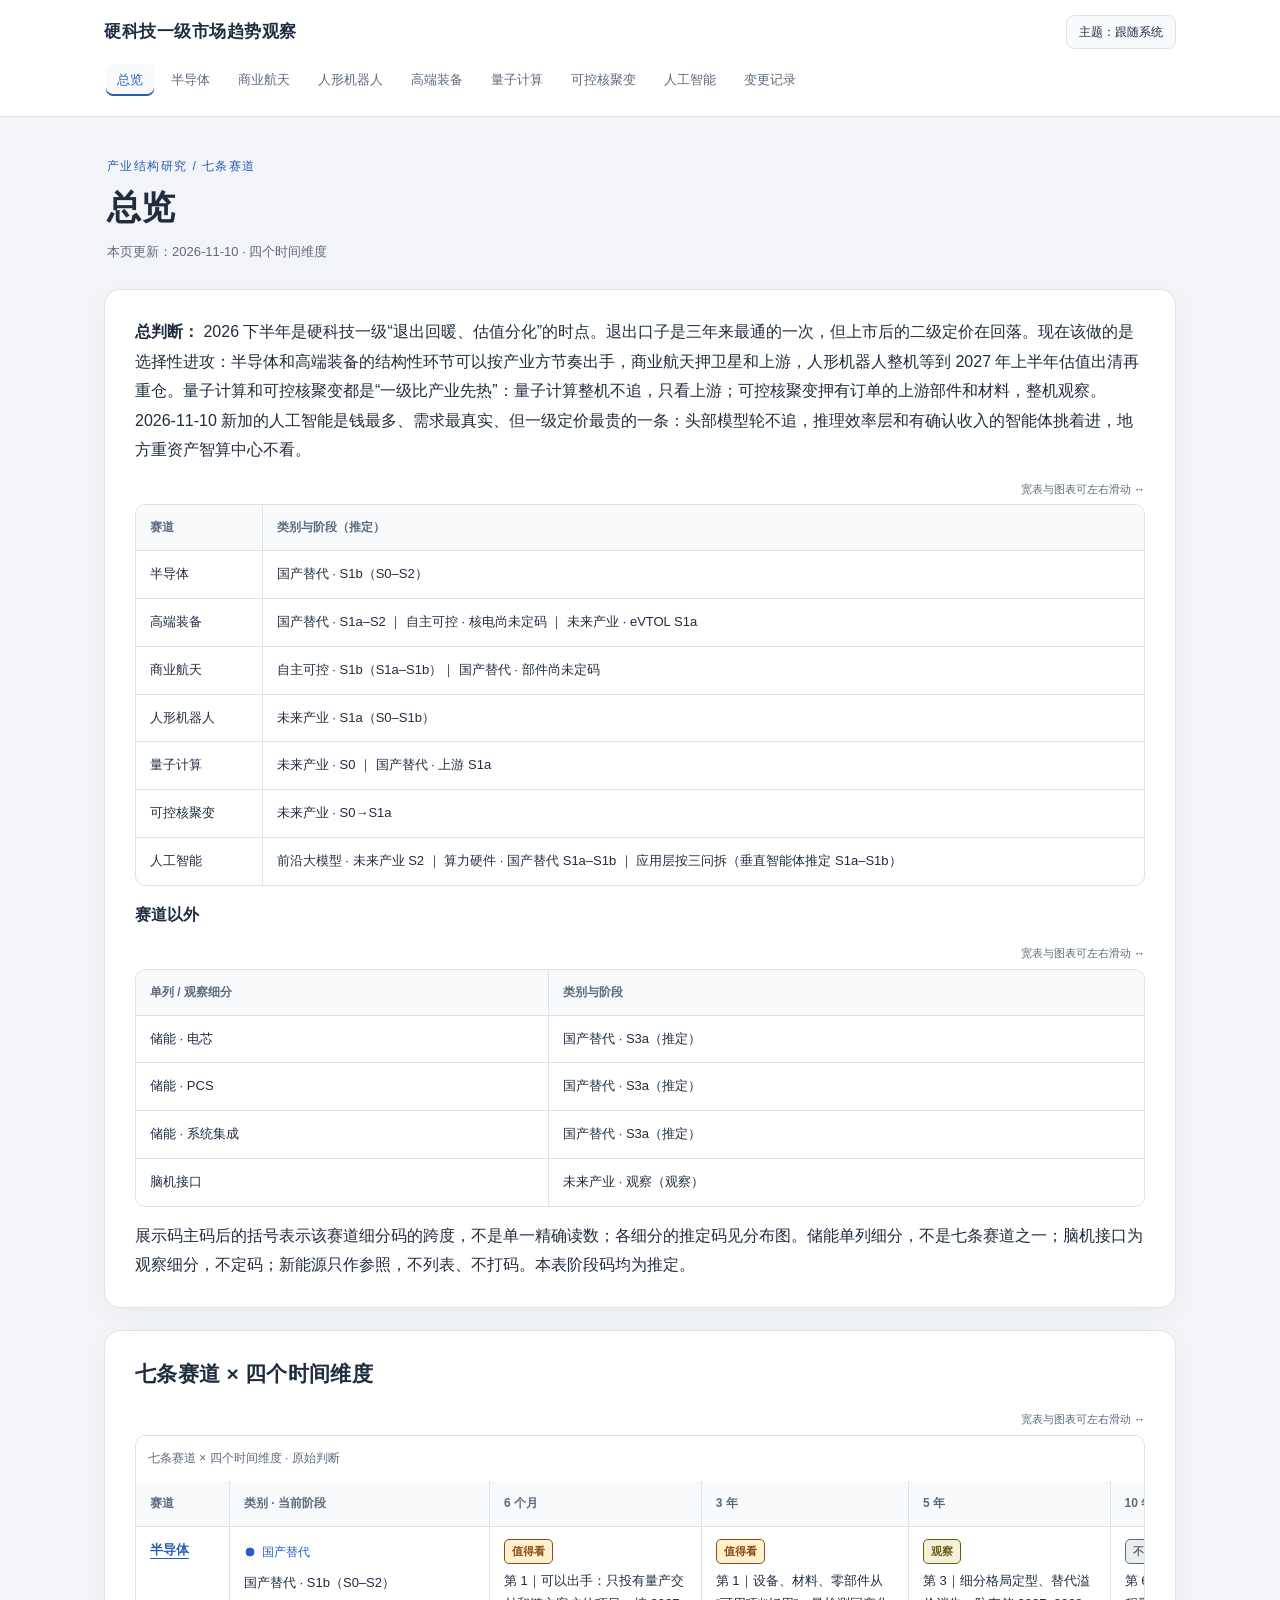
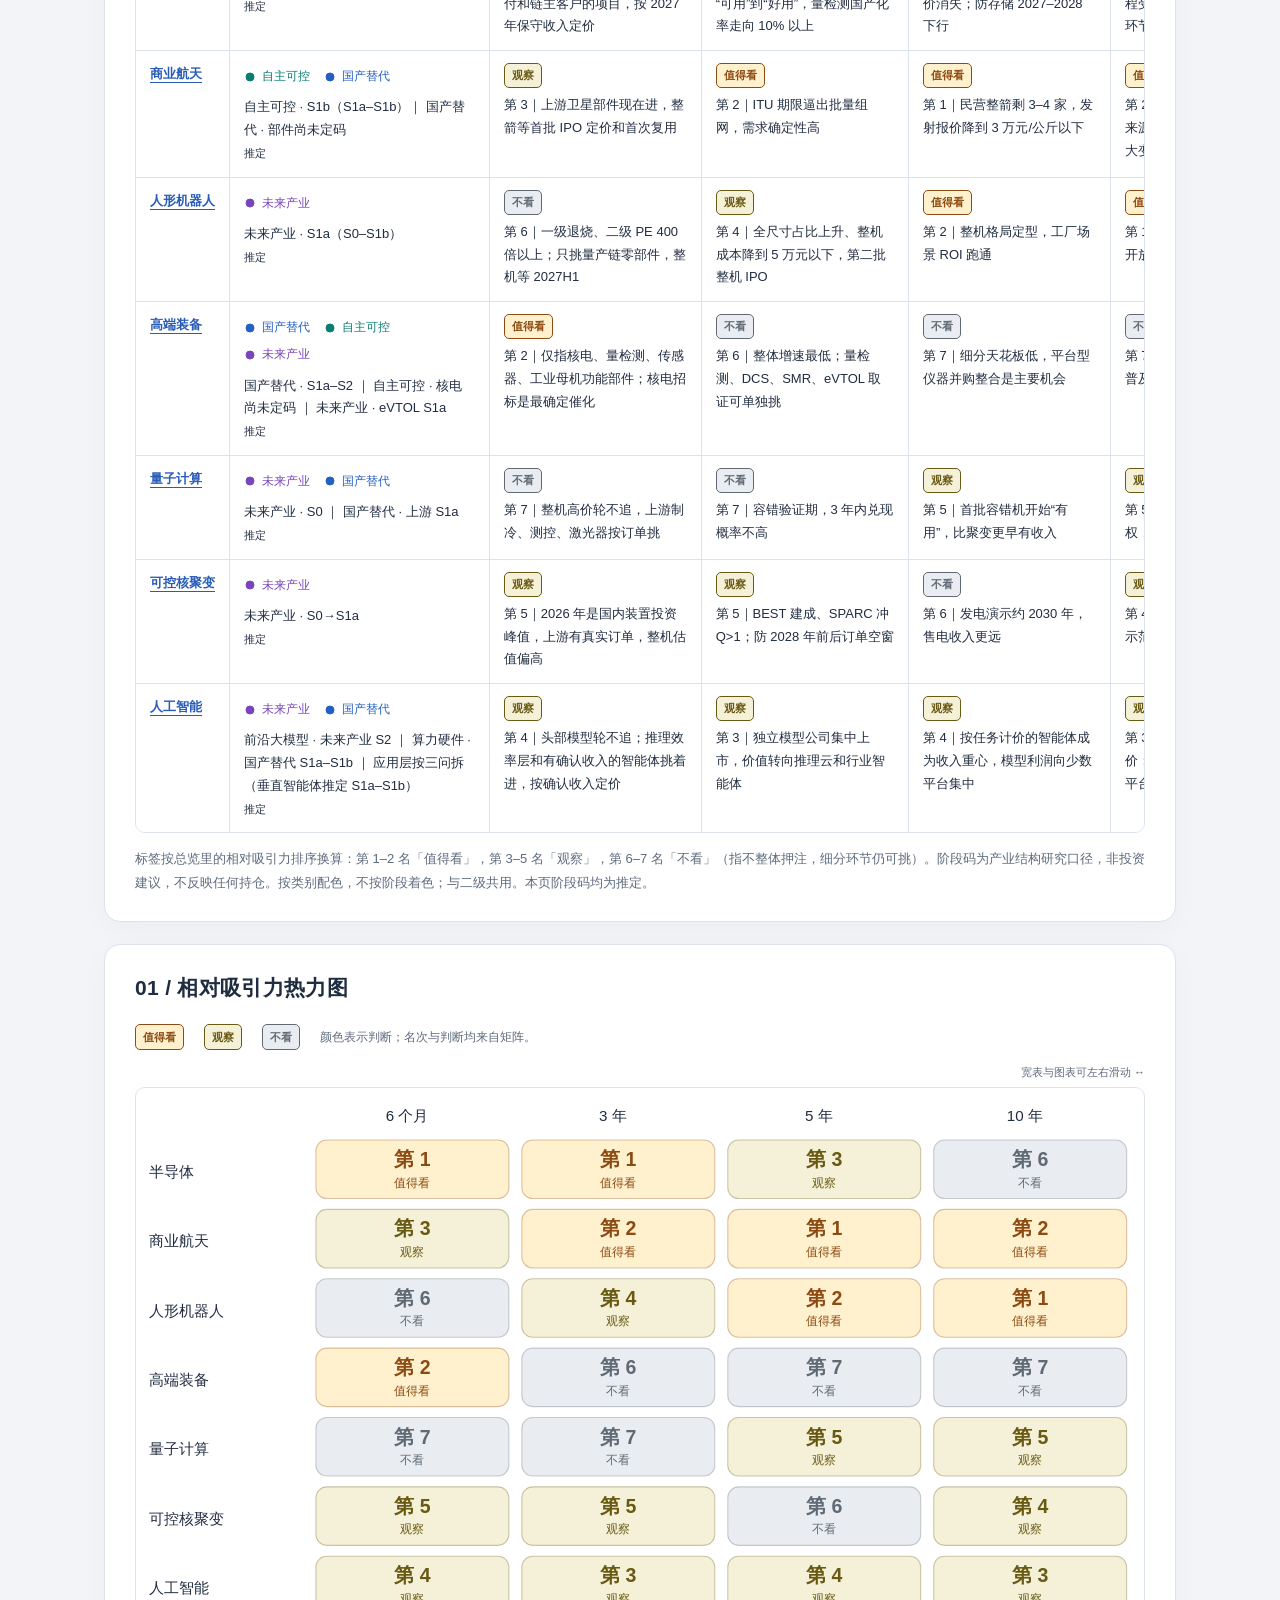
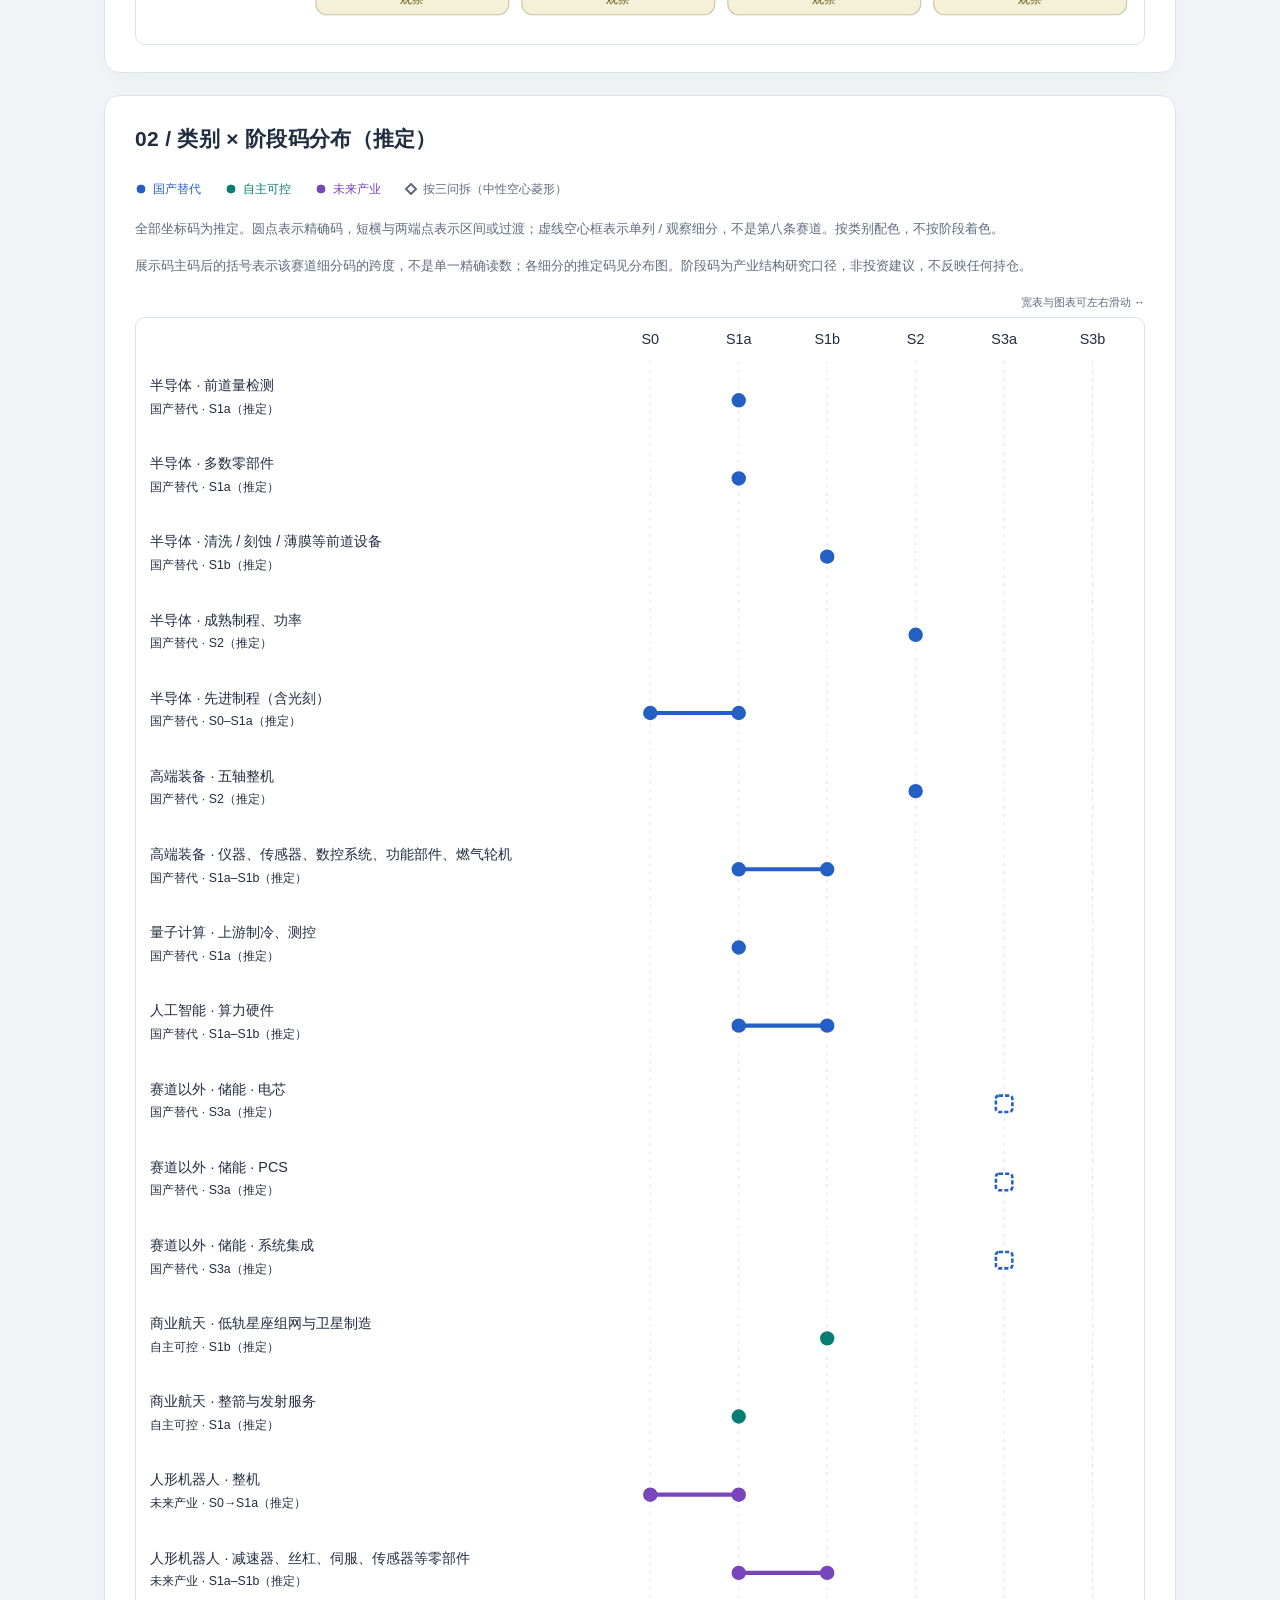
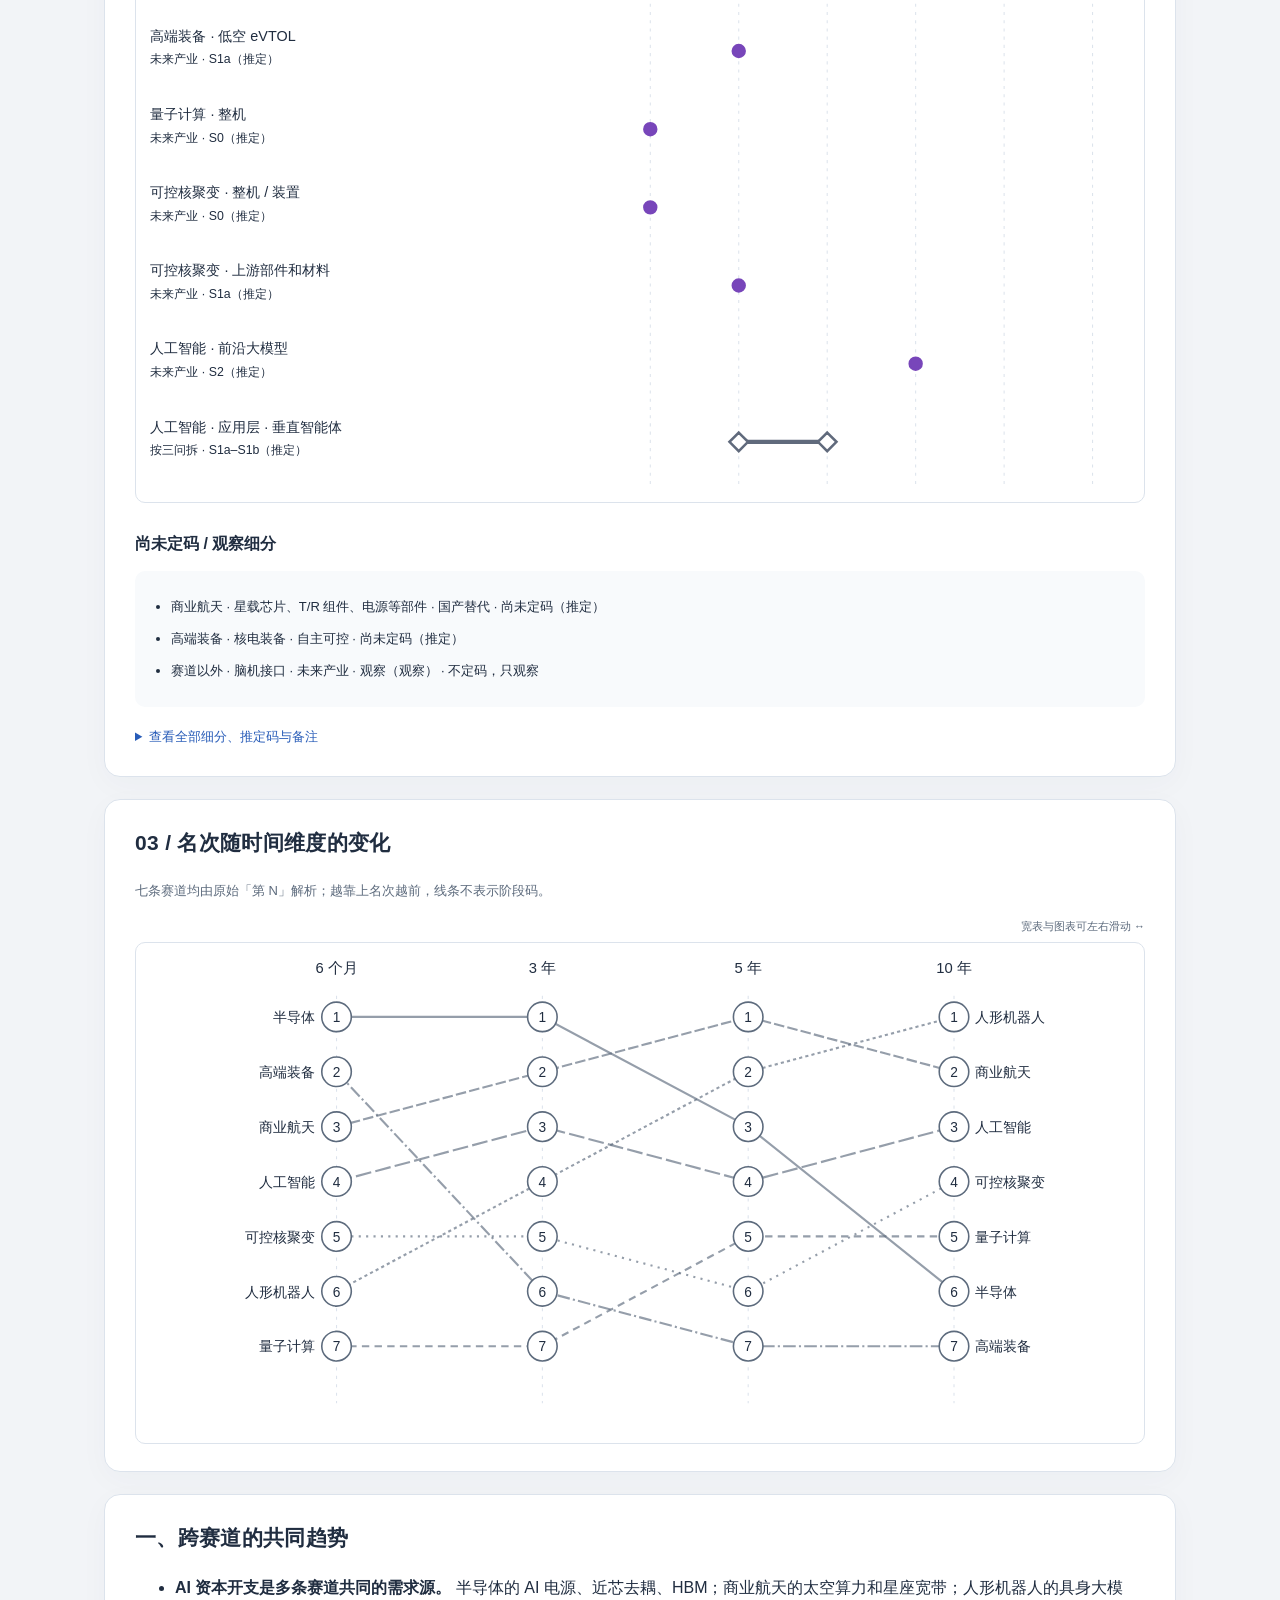
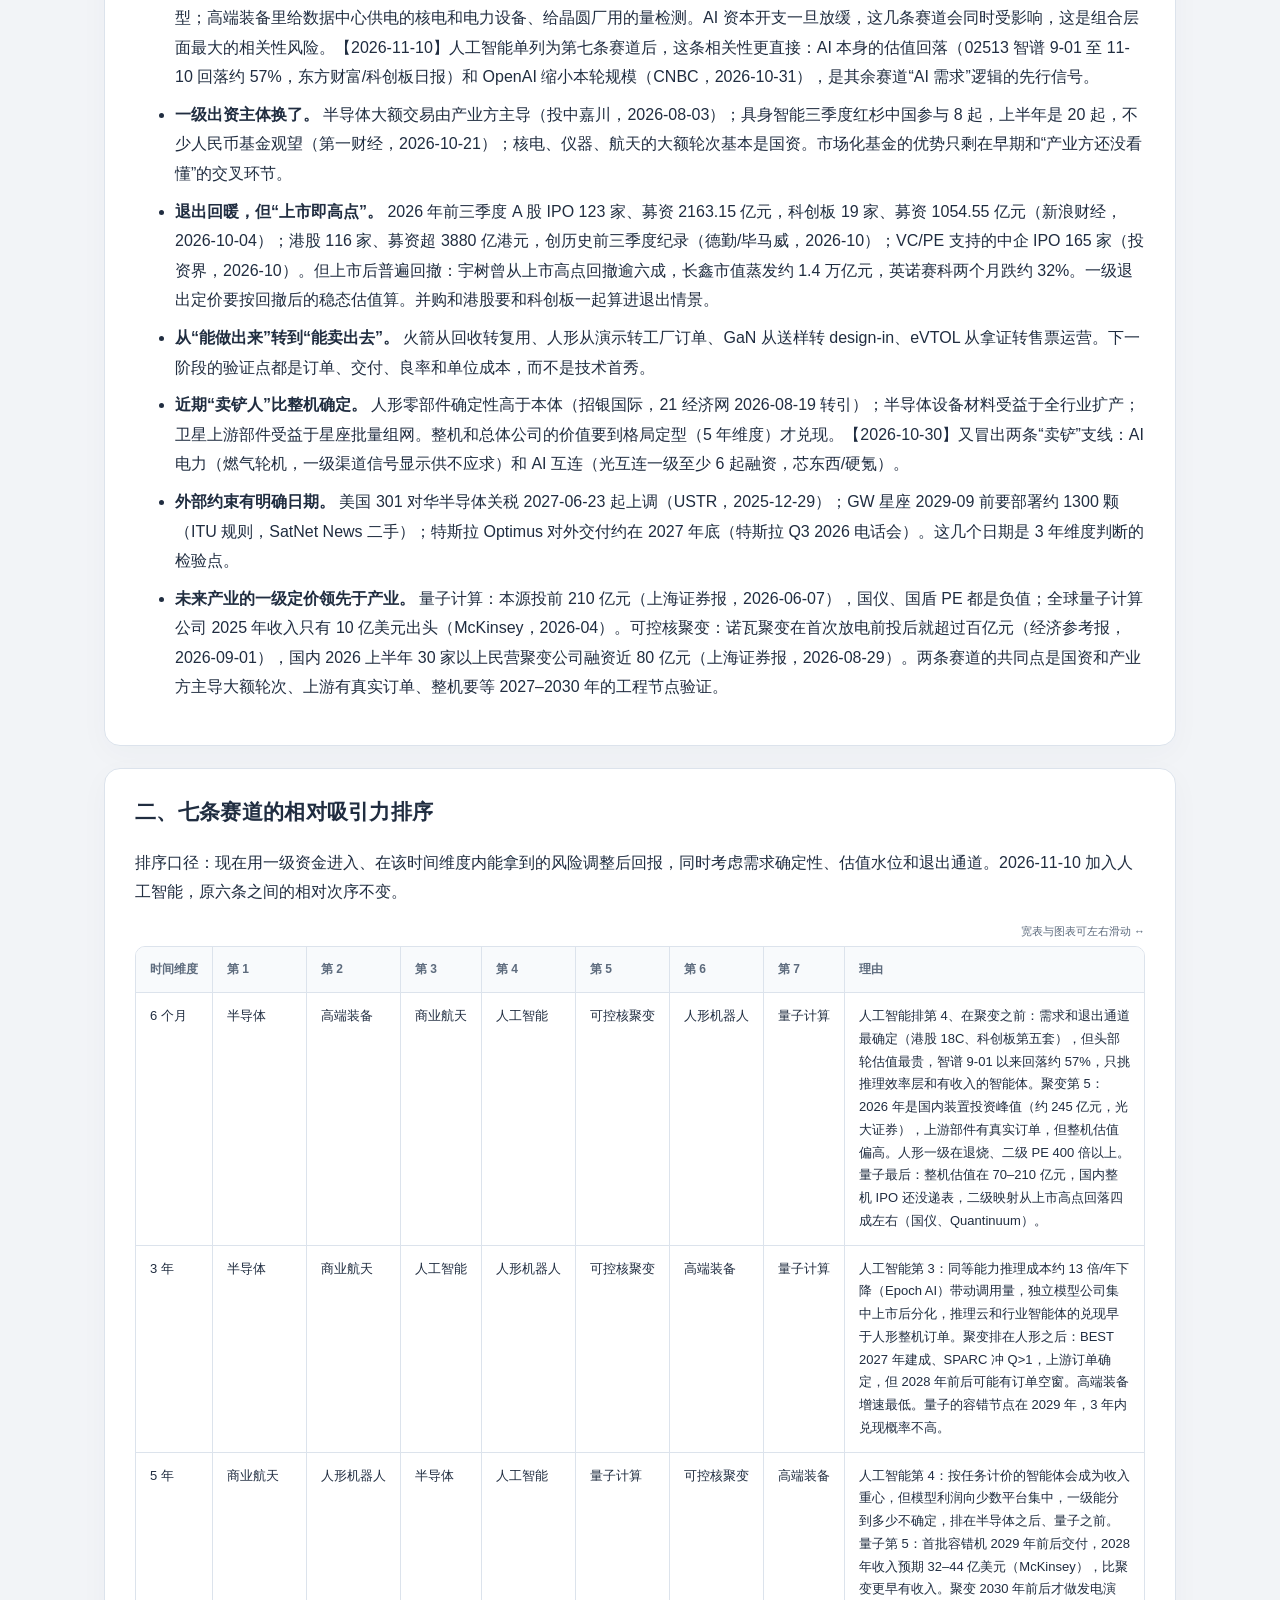
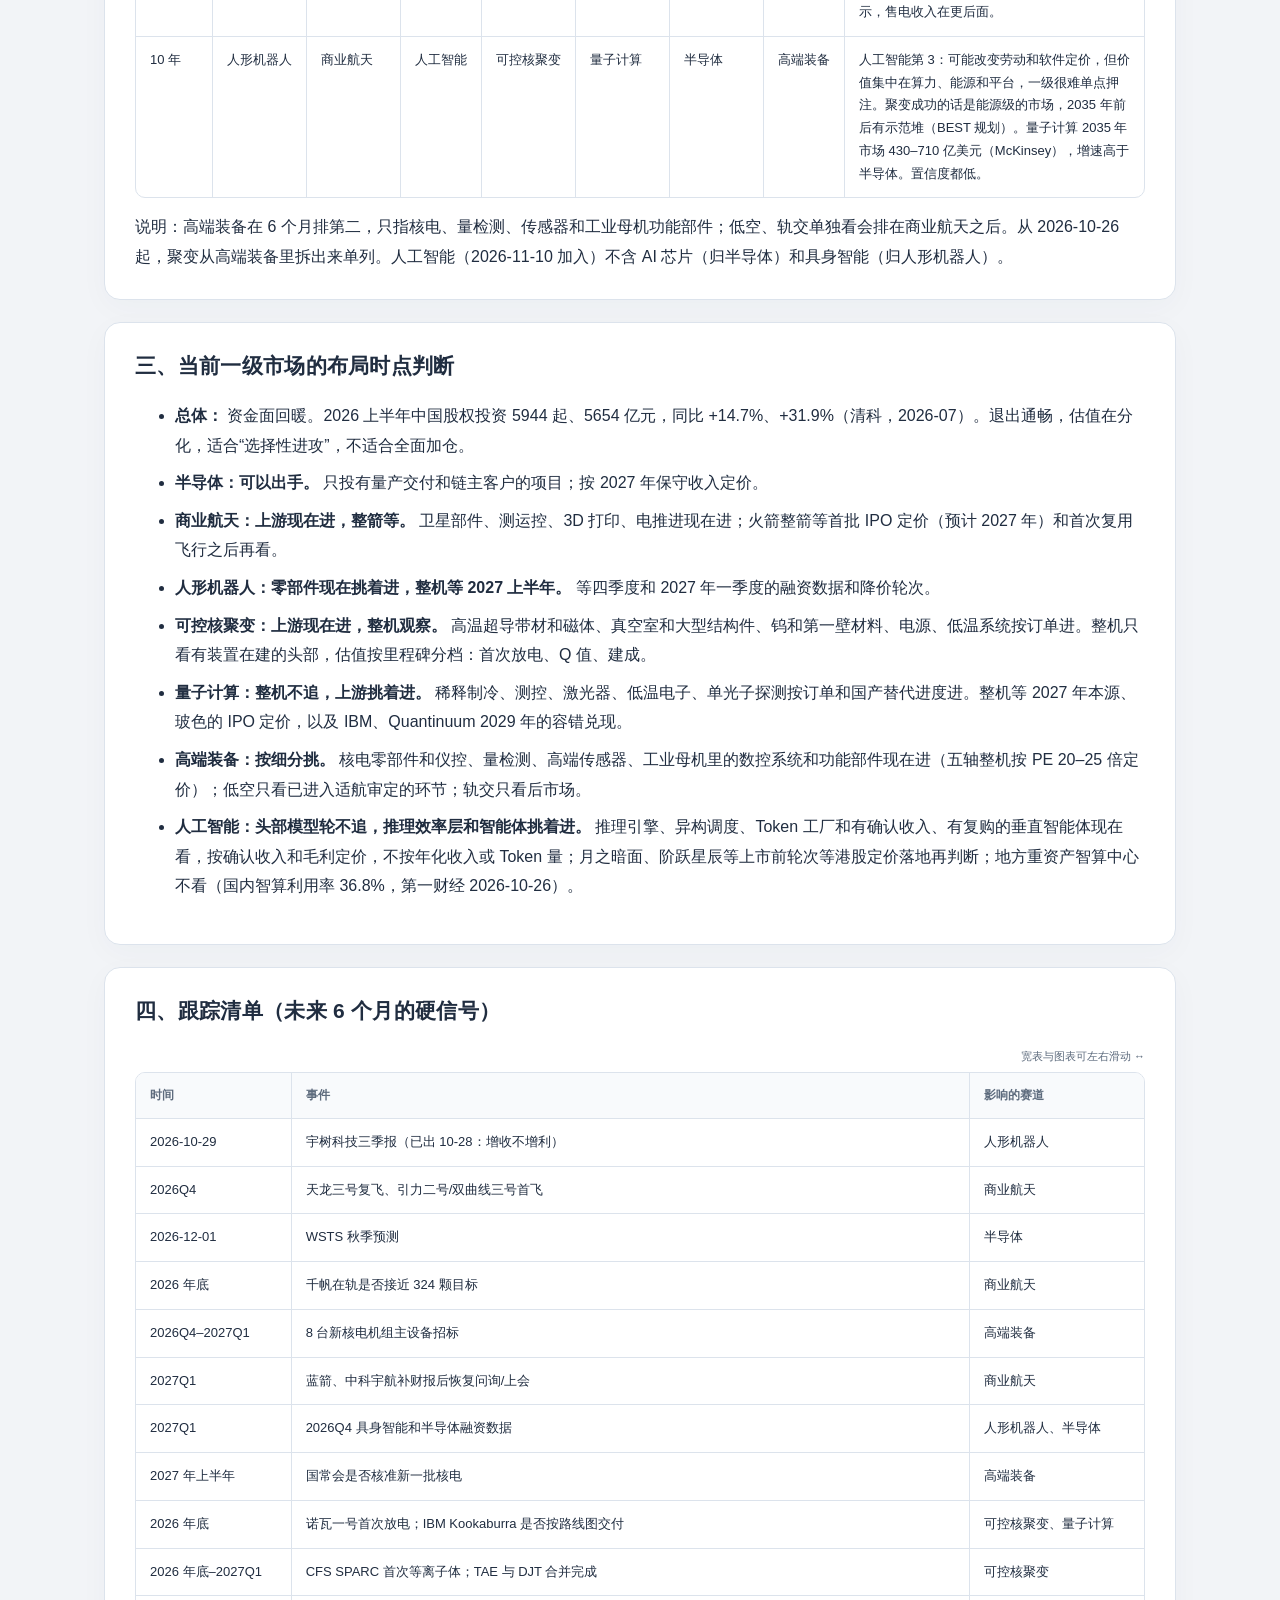
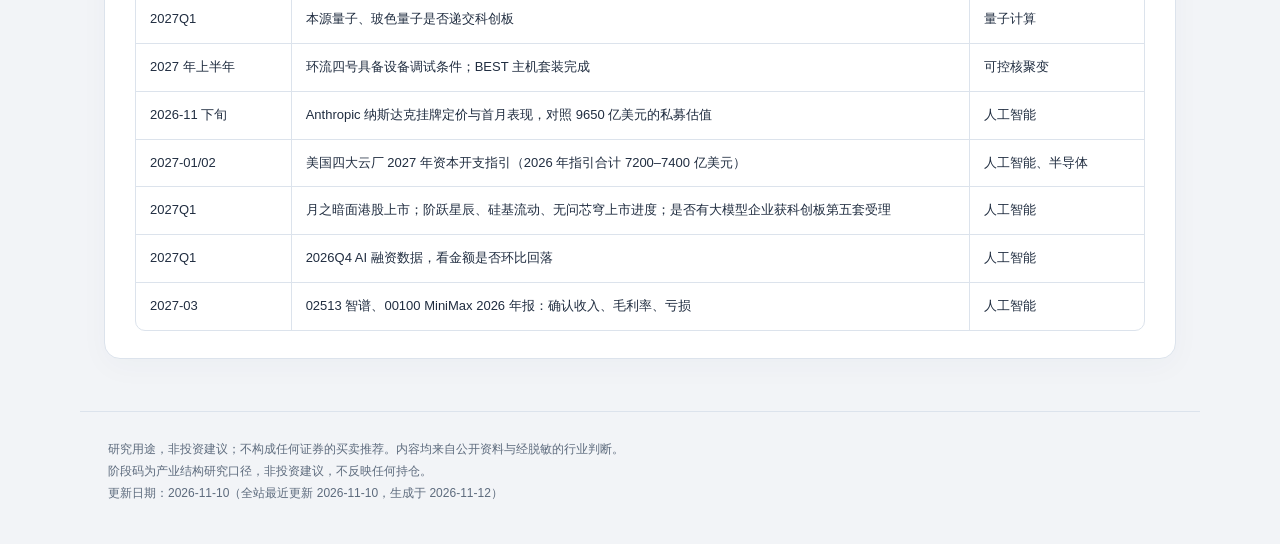
==== commit 78836c36: "Fix Safari chart colors with SVG presentation attributes Heatmap cells, stage-distribution marks, bu" ====
--- a/docs/index.html
+++ b/docs/index.html
@@ -3,7 +3,7 @@
 <meta name="robots" content="noindex,nofollow">
 <meta name="viewport" content="width=device-width,initial-scale=1">
 <meta name="color-scheme" content="light dark">
-<title>总览｜硬科技一级市场趋势观察</title><script>(function(){try{var t=localStorage.getItem('theme');if(t==='light'||t==='dark')document.documentElement.dataset.theme=t;}catch(e){}})();</script><link rel="stylesheet" href="style.css"></head>
+<title>总览｜硬科技一级市场趋势观察</title><script>(function(){try{var t=localStorage.getItem('theme');if(t==='light'||t==='dark')document.documentElement.dataset.theme=t;}catch(e){}})();</script><link rel="stylesheet" href="style.css?v=20261112-svg1"></head>
 <body><a class="skip" href="#main">跳至正文</a><header><div class="header-inner"><div class="topbar"><a class="brand" href="index.html">硬科技一级市场趋势观察</a><button id="theme-toggle" type="button" aria-label="切换浅色、深色或跟随系统主题">主题：跟随系统</button></div><nav aria-label="主导航"><a href="index.html" class="on" aria-current="page">总览</a><a href="semiconductor.html">半导体</a><a href="space.html">商业航天</a><a href="humanoid.html">人形机器人</a><a href="equipment.html">高端装备</a><a href="quantum.html">量子计算</a><a href="fusion.html">可控核聚变</a><a href="ai.html">人工智能</a><a href="changelog.html">变更记录</a></nav></div></header>
 <main id="main"><div class="page-heading"><p class="eyebrow">产业结构研究 / 七条赛道</p><h1>总览</h1><p class="meta">本页更新：2026-11-10 · 四个时间维度</p></div><section class="card"><p><strong>总判断：</strong> 2026 下半年是硬科技一级“退出回暖、估值分化”的时点。退出口子是三年来最通的一次，但上市后的二级定价在回落。现在该做的是选择性进攻：半导体和高端装备的结构性环节可以按产业方节奏出手，商业航天押卫星和上游，人形机器人整机等到 2027 年上半年估值出清再重仓。量子计算和可控核聚变都是“一级比产业先热”：量子计算整机不追，只看上游；可控核聚变押有订单的上游部件和材料，整机观察。2026-11-10 新加的人工智能是钱最多、需求最真实、但一级定价最贵的一条：头部模型轮不追，推理效率层和有确认收入的智能体挑着进，地方重资产智算中心不看。</p>
 <p class="scroll-hint">宽表与图表可左右滑动 ↔</p><div class="tablewrap" tabindex="0" role="region" aria-label="可左右滑动的图表"><table class="markdown-table">
@@ -72,7 +72,7 @@
 </tbody>
 </table></div>
 <p>展示码主码后的括号表示该赛道细分码的跨度，不是单一精确读数；各细分的推定码见分布图。储能单列细分，不是七条赛道之一；脑机接口为观察细分，不定码；新能源只作参照，不列表、不打码。本表阶段码均为推定。</p>
-</section><section class="card"><h2>七条赛道 × 四个时间维度</h2><p class="scroll-hint">宽表与图表可左右滑动 ↔</p><div class="tablewrap" tabindex="0" role="region" aria-label="可左右滑动的图表"><table class="matrix"><caption>七条赛道 × 四个时间维度 · 原始判断</caption><thead><tr><th scope="col">赛道</th><th scope="col">类别 · 当前阶段</th><th scope="col">6 个月</th><th scope="col">3 年</th><th scope="col">5 年</th><th scope="col">10 年</th></tr></thead><tbody><tr><th scope="row"><a href="semiconductor.html">半导体</a></th><td class="stage-cell"><span class="category domestic"><i aria-hidden="true"></i>国产替代</span><span class="line">国产替代 · S1b（S0–S2）<br><small>推定</small></span></td><td><span class="tag go">值得看</span><span class="line">第 1｜可以出手：只投有量产交付和链主客户的项目，按 2027 年保守收入定价</span></td><td><span class="tag go">值得看</span><span class="line">第 1｜设备、材料、零部件从“可用”到“好用”，量检测国产化率走向 10% 以上</span></td><td><span class="tag watch">观察</span><span class="line">第 3｜细分格局定型、替代溢价消失；防存储 2027–2028 下行</span></td><td><span class="tag no">不看</span><span class="line">第 6｜自主体系成形但先进制程受限；只挑绕开先进制程的环节</span></td></tr><tr><th scope="row"><a href="space.html">商业航天</a></th><td class="stage-cell"><span class="category sovereign"><i aria-hidden="true"></i>自主可控</span><span class="category domestic"><i aria-hidden="true"></i>国产替代</span><span class="line">自主可控 · S1b（S1a–S1b）｜ 国产替代 · 部件尚未定码<br><small>推定</small></span></td><td><span class="tag watch">观察</span><span class="line">第 3｜上游卫星部件现在进，整箭等首批 IPO 定价和首次复用</span></td><td><span class="tag go">值得看</span><span class="line">第 2｜ITU 期限逼出批量组网，需求确定性高</span></td><td><span class="tag go">值得看</span><span class="line">第 1｜民营整箭剩 3–4 家，发射报价降到 3 万元/公斤以下</span></td><td><span class="tag go">值得看</span><span class="line">第 2｜卫星互联网成为现金流来源；补网成本能否覆盖是最大变数</span></td></tr><tr><th scope="row"><a href="humanoid.html">人形机器人</a></th><td class="stage-cell"><span class="category future"><i aria-hidden="true"></i>未来产业</span><span class="line">未来产业 · S1a（S0–S1b）<br><small>推定</small></span></td><td><span class="tag no">不看</span><span class="line">第 6｜一级退烧、二级 PE 400 倍以上；只挑量产链零部件，整机等 2027H1</span></td><td><span class="tag watch">观察</span><span class="line">第 4｜全尺寸占比上升、整机成本降到 5 万元以下，第二批整机 IPO</span></td><td><span class="tag go">值得看</span><span class="line">第 2｜整机格局定型，工厂场景 ROI 跑通</span></td><td><span class="tag go">值得看</span><span class="line">第 1｜天花板最高的终端，但开放场景通用操作仍未验证</span></td></tr><tr><th scope="row"><a href="equipment.html">高端装备</a></th><td class="stage-cell"><span class="category domestic"><i aria-hidden="true"></i>国产替代</span><span class="category sovereign"><i aria-hidden="true"></i>自主可控</span><span class="category future"><i aria-hidden="true"></i>未来产业</span><span class="line">国产替代 · S1a–S2 ｜ 自主可控 · 核电尚未定码 ｜ 未来产业 · eVTOL S1a<br><small>推定</small></span></td><td><span class="tag go">值得看</span><span class="line">第 2｜仅指核电、量检测、传感器、工业母机功能部件；核电招标是最确定催化</span></td><td><span class="tag no">不看</span><span class="line">第 6｜整体增速最低；量检测、DCS、SMR、eVTOL 取证可单独挑</span></td><td><span class="tag no">不看</span><span class="line">第 7｜细分天花板低，平台型仪器并购整合是主要机会</span></td><td><span class="tag no">不看</span><span class="line">第 7｜期权在聚变上游和低空普及，整体不押</span></td></tr><tr><th scope="row"><a href="quantum.html">量子计算</a></th><td class="stage-cell"><span class="category future"><i aria-hidden="true"></i>未来产业</span><span class="category domestic"><i aria-hidden="true"></i>国产替代</span><span class="line">未来产业 · S0 ｜ 国产替代 · 上游 S1a<br><small>推定</small></span></td><td><span class="tag no">不看</span><span class="line">第 7｜整机高价轮不追，上游制冷、测控、激光器按订单挑</span></td><td><span class="tag no">不看</span><span class="line">第 7｜容错验证期，3 年内兑现概率不高</span></td><td><span class="tag watch">观察</span><span class="line">第 5｜首批容错机开始“有用”，比聚变更早有收入</span></td><td><span class="tag watch">观察</span><span class="line">第 5｜可能改写计算范式的期权，AI 替代是最大风险</span></td></tr><tr><th scope="row"><a href="fusion.html">可控核聚变</a></th><td class="stage-cell"><span class="category future"><i aria-hidden="true"></i>未来产业</span><span class="line">未来产业 · S0→S1a<br><small>推定</small></span></td><td><span class="tag watch">观察</span><span class="line">第 5｜2026 年是国内装置投资峰值，上游有真实订单，整机估值偏高</span></td><td><span class="tag watch">观察</span><span class="line">第 5｜BEST 建成、SPARC 冲 Q&gt;1；防 2028 年前后订单空窗</span></td><td><span class="tag no">不看</span><span class="line">第 6｜发电演示约 2030 年，售电收入更远</span></td><td><span class="tag watch">观察</span><span class="line">第 4｜成功则是能源级市场，示范堆约 2035 年；置信度低</span></td></tr><tr><th scope="row"><a href="ai.html">人工智能</a></th><td class="stage-cell"><span class="category future"><i aria-hidden="true"></i>未来产业</span><span class="category domestic"><i aria-hidden="true"></i>国产替代</span><span class="line">前沿大模型 · 未来产业 S2 ｜ 算力硬件 · 国产替代 S1a–S1b ｜ 应用层按三问拆（垂直智能体推定 S1a–S1b）<br><small>推定</small></span></td><td><span class="tag watch">观察</span><span class="line">第 4｜头部模型轮不追；推理效率层和有确认收入的智能体挑着进，按确认收入定价</span></td><td><span class="tag watch">观察</span><span class="line">第 3｜独立模型公司集中上市，价值转向推理云和行业智能体</span></td><td><span class="tag watch">观察</span><span class="line">第 4｜按任务计价的智能体成为收入重心，模型利润向少数平台集中</span></td><td><span class="tag watch">观察</span><span class="line">第 3｜可能改变劳动和软件定价；价值集中在算力、能源和平台，置信度低</span></td></tr></tbody></table></div><p class="note">标签按总览里的相对吸引力排序换算：第 1–2 名「值得看」，第 3–5 名「观察」，第 6–7 名「不看」（指不整体押注，细分环节仍可挑）。阶段码为产业结构研究口径，非投资建议，不反映任何持仓。按类别配色，不按阶段着色；与二级共用。本页阶段码均为推定。</p></section><section class="card"><h2>01 / 相对吸引力热力图</h2><p class="legend"><span class="tag go">值得看</span> <span class="tag watch">观察</span> <span class="tag no">不看</span> 颜色表示判断；名次与判断均来自矩阵。</p><p class="scroll-hint">宽表与图表可左右滑动 ↔</p><div class="tablewrap" tabindex="0" role="region" aria-label="可左右滑动的图表"><svg xmlns="http://www.w3.org/2000/svg" class="chart heatmap" viewBox="0 0 930 513" role="img" aria-label="七赛道 × 四时间维度热力图；颜色表示判断，格内为原始名次"><title>七赛道 × 四时间维度热力图；颜色表示判断，格内为原始名次</title><text x="250" y="30" text-anchor="middle">6 个月</text><text x="440" y="30" text-anchor="middle">3 年</text><text x="630" y="30" text-anchor="middle">5 年</text><text x="820" y="30" text-anchor="middle">10 年</text><text x="12" y="82" >半导体</text><g class="heat go"><title>半导体 · 6 个月 · 值得看 · 第 1｜可以出手：只投有量产交付和链主客户的项目，按 2027 年保守收入定价</title><rect x="166" y="48" width="178" height="54" rx="10"/><text x="255" y="72" text-anchor="middle" class="rank">第 1</text><text x="255" y="91" text-anchor="middle" class="small">值得看</text></g><g class="heat go"><title>半导体 · 3 年 · 值得看 · 第 1｜设备、材料、零部件从“可用”到“好用”，量检测国产化率走向 10% 以上</title><rect x="356" y="48" width="178" height="54" rx="10"/><text x="445" y="72" text-anchor="middle" class="rank">第 1</text><text x="445" y="91" text-anchor="middle" class="small">值得看</text></g><g class="heat watch"><title>半导体 · 5 年 · 观察 · 第 3｜细分格局定型、替代溢价消失；防存储 2027–2028 下行</title><rect x="546" y="48" width="178" height="54" rx="10"/><text x="635" y="72" text-anchor="middle" class="rank">第 3</text><text x="635" y="91" text-anchor="middle" class="small">观察</text></g><g class="heat no"><title>半导体 · 10 年 · 不看 · 第 6｜自主体系成形但先进制程受限；只挑绕开先进制程的环节</title><rect x="736" y="48" width="178" height="54" rx="10"/><text x="825" y="72" text-anchor="middle" class="rank">第 6</text><text x="825" y="91" text-anchor="middle" class="small">不看</text></g><text x="12" y="146" >商业航天</text><g class="heat watch"><title>商业航天 · 6 个月 · 观察 · 第 3｜上游卫星部件现在进，整箭等首批 IPO 定价和首次复用</title><rect x="166" y="112" width="178" height="54" rx="10"/><text x="255" y="136" text-anchor="middle" class="rank">第 3</text><text x="255" y="155" text-anchor="middle" class="small">观察</text></g><g class="heat go"><title>商业航天 · 3 年 · 值得看 · 第 2｜ITU 期限逼出批量组网，需求确定性高</title><rect x="356" y="112" width="178" height="54" rx="10"/><text x="445" y="136" text-anchor="middle" class="rank">第 2</text><text x="445" y="155" text-anchor="middle" class="small">值得看</text></g><g class="heat go"><title>商业航天 · 5 年 · 值得看 · 第 1｜民营整箭剩 3–4 家，发射报价降到 3 万元/公斤以下</title><rect x="546" y="112" width="178" height="54" rx="10"/><text x="635" y="136" text-anchor="middle" class="rank">第 1</text><text x="635" y="155" text-anchor="middle" class="small">值得看</text></g><g class="heat go"><title>商业航天 · 10 年 · 值得看 · 第 2｜卫星互联网成为现金流来源；补网成本能否覆盖是最大变数</title><rect x="736" y="112" width="178" height="54" rx="10"/><text x="825" y="136" text-anchor="middle" class="rank">第 2</text><text x="825" y="155" text-anchor="middle" class="small">值得看</text></g><text x="12" y="210" >人形机器人</text><g class="heat no"><title>人形机器人 · 6 个月 · 不看 · 第 6｜一级退烧、二级 PE 400 倍以上；只挑量产链零部件，整机等 2027H1</title><rect x="166" y="176" width="178" height="54" rx="10"/><text x="255" y="200" text-anchor="middle" class="rank">第 6</text><text x="255" y="219" text-anchor="middle" class="small">不看</text></g><g class="heat watch"><title>人形机器人 · 3 年 · 观察 · 第 4｜全尺寸占比上升、整机成本降到 5 万元以下，第二批整机 IPO</title><rect x="356" y="176" width="178" height="54" rx="10"/><text x="445" y="200" text-anchor="middle" class="rank">第 4</text><text x="445" y="219" text-anchor="middle" class="small">观察</text></g><g class="heat go"><title>人形机器人 · 5 年 · 值得看 · 第 2｜整机格局定型，工厂场景 ROI 跑通</title><rect x="546" y="176" width="178" height="54" rx="10"/><text x="635" y="200" text-anchor="middle" class="rank">第 2</text><text x="635" y="219" text-anchor="middle" class="small">值得看</text></g><g class="heat go"><title>人形机器人 · 10 年 · 值得看 · 第 1｜天花板最高的终端，但开放场景通用操作仍未验证</title><rect x="736" y="176" width="178" height="54" rx="10"/><text x="825" y="200" text-anchor="middle" class="rank">第 1</text><text x="825" y="219" text-anchor="middle" class="small">值得看</text></g><text x="12" y="274" >高端装备</text><g class="heat go"><title>高端装备 · 6 个月 · 值得看 · 第 2｜仅指核电、量检测、传感器、工业母机功能部件；核电招标是最确定催化</title><rect x="166" y="240" width="178" height="54" rx="10"/><text x="255" y="264" text-anchor="middle" class="rank">第 2</text><text x="255" y="283" text-anchor="middle" class="small">值得看</text></g><g class="heat no"><title>高端装备 · 3 年 · 不看 · 第 6｜整体增速最低；量检测、DCS、SMR、eVTOL 取证可单独挑</title><rect x="356" y="240" width="178" height="54" rx="10"/><text x="445" y="264" text-anchor="middle" class="rank">第 6</text><text x="445" y="283" text-anchor="middle" class="small">不看</text></g><g class="heat no"><title>高端装备 · 5 年 · 不看 · 第 7｜细分天花板低，平台型仪器并购整合是主要机会</title><rect x="546" y="240" width="178" height="54" rx="10"/><text x="635" y="264" text-anchor="middle" class="rank">第 7</text><text x="635" y="283" text-anchor="middle" class="small">不看</text></g><g class="heat no"><title>高端装备 · 10 年 · 不看 · 第 7｜期权在聚变上游和低空普及，整体不押</title><rect x="736" y="240" width="178" height="54" rx="10"/><text x="825" y="264" text-anchor="middle" class="rank">第 7</text><text x="825" y="283" text-anchor="middle" class="small">不看</text></g><text x="12" y="338" >量子计算</text><g class="heat no"><title>量子计算 · 6 个月 · 不看 · 第 7｜整机高价轮不追，上游制冷、测控、激光器按订单挑</title><rect x="166" y="304" width="178" height="54" rx="10"/><text x="255" y="328" text-anchor="middle" class="rank">第 7</text><text x="255" y="347" text-anchor="middle" class="small">不看</text></g><g class="heat no"><title>量子计算 · 3 年 · 不看 · 第 7｜容错验证期，3 年内兑现概率不高</title><rect x="356" y="304" width="178" height="54" rx="10"/><text x="445" y="328" text-anchor="middle" class="rank">第 7</text><text x="445" y="347" text-anchor="middle" class="small">不看</text></g><g class="heat watch"><title>量子计算 · 5 年 · 观察 · 第 5｜首批容错机开始“有用”，比聚变更早有收入</title><rect x="546" y="304" width="178" height="54" rx="10"/><text x="635" y="328" text-anchor="middle" class="rank">第 5</text><text x="635" y="347" text-anchor="middle" class="small">观察</text></g><g class="heat watch"><title>量子计算 · 10 年 · 观察 · 第 5｜可能改写计算范式的期权，AI 替代是最大风险</title><rect x="736" y="304" width="178" height="54" rx="10"/><text x="825" y="328" text-anchor="middle" class="rank">第 5</text><text x="825" y="347" text-anchor="middle" class="small">观察</text></g><text x="12" y="402" >可控核聚变</text><g class="heat watch"><title>可控核聚变 · 6 个月 · 观察 · 第 5｜2026 年是国内装置投资峰值，上游有真实订单，整机估值偏高</title><rect x="166" y="368" width="178" height="54" rx="10"/><text x="255" y="392" text-anchor="middle" class="rank">第 5</text><text x="255" y="411" text-anchor="middle" class="small">观察</text></g><g class="heat watch"><title>可控核聚变 · 3 年 · 观察 · 第 5｜BEST 建成、SPARC 冲 Q&gt;1；防 2028 年前后订单空窗</title><rect x="356" y="368" width="178" height="54" rx="10"/><text x="445" y="392" text-anchor="middle" class="rank">第 5</text><text x="445" y="411" text-anchor="middle" class="small">观察</text></g><g class="heat no"><title>可控核聚变 · 5 年 · 不看 · 第 6｜发电演示约 2030 年，售电收入更远</title><rect x="546" y="368" width="178" height="54" rx="10"/><text x="635" y="392" text-anchor="middle" class="rank">第 6</text><text x="635" y="411" text-anchor="middle" class="small">不看</text></g><g class="heat watch"><title>可控核聚变 · 10 年 · 观察 · 第 4｜成功则是能源级市场，示范堆约 2035 年；置信度低</title><rect x="736" y="368" width="178" height="54" rx="10"/><text x="825" y="392" text-anchor="middle" class="rank">第 4</text><text x="825" y="411" text-anchor="middle" class="small">观察</text></g><text x="12" y="466" >人工智能</text><g class="heat watch"><title>人工智能 · 6 个月 · 观察 · 第 4｜头部模型轮不追；推理效率层和有确认收入的智能体挑着进，按确认收入定价</title><rect x="166" y="432" width="178" height="54" rx="10"/><text x="255" y="456" text-anchor="middle" class="rank">第 4</text><text x="255" y="475" text-anchor="middle" class="small">观察</text></g><g class="heat watch"><title>人工智能 · 3 年 · 观察 · 第 3｜独立模型公司集中上市，价值转向推理云和行业智能体</title><rect x="356" y="432" width="178" height="54" rx="10"/><text x="445" y="456" text-anchor="middle" class="rank">第 3</text><text x="445" y="475" text-anchor="middle" class="small">观察</text></g><g class="heat watch"><title>人工智能 · 5 年 · 观察 · 第 4｜按任务计价的智能体成为收入重心，模型利润向少数平台集中</title><rect x="546" y="432" width="178" height="54" rx="10"/><text x="635" y="456" text-anchor="middle" class="rank">第 4</text><text x="635" y="475" text-anchor="middle" class="small">观察</text></g><g class="heat watch"><title>人工智能 · 10 年 · 观察 · 第 3｜可能改变劳动和软件定价；价值集中在算力、能源和平台，置信度低</title><rect x="736" y="432" width="178" height="54" rx="10"/><text x="825" y="456" text-anchor="middle" class="rank">第 3</text><text x="825" y="475" text-anchor="middle" class="small">观察</text></g></svg></div></section><section class="card"><h2>02 / 类别 × 阶段码分布（推定）</h2><div class="legend"><span class="category domestic"><i aria-hidden="true"></i>国产替代</span><span class="category sovereign"><i aria-hidden="true"></i>自主可控</span><span class="category future"><i aria-hidden="true"></i>未来产业</span><span class="category neutral"><b>◇</b> 按三问拆（中性空心菱形）</span></div><p class="note">全部坐标码为推定。圆点表示精确码，短横与两端点表示区间或过渡；虚线空心框表示单列 / 观察细分，不是第八条赛道。按类别配色，不按阶段着色。</p><p class="note">展示码主码后的括号表示该赛道细分码的跨度，不是单一精确读数；各细分的推定码见分布图。阶段码为产业结构研究口径，非投资建议，不反映任何持仓。</p><p class="scroll-hint">宽表与图表可左右滑动 ↔</p><div class="tablewrap" tabindex="0" role="region" aria-label="可左右滑动的图表"><svg xmlns="http://www.w3.org/2000/svg" class="chart stage-distribution" viewBox="0 0 980 1734" role="img" aria-label="类别与阶段码分布图，所有码均为推定；区间保留两个端点"><title>类别与阶段码分布图，所有码均为推定；区间保留两个端点</title><line class="grid" x1="500" y1="42" x2="500" y2="1722"/><text x="500" y="25" text-anchor="middle">S0</text><line class="grid" x1="586" y1="42" x2="586" y2="1722"/><text x="586" y="25" text-anchor="middle">S1a</text><line class="grid" x1="672" y1="42" x2="672" y2="1722"/><text x="672" y="25" text-anchor="middle">S1b</text><line class="grid" x1="758" y1="42" x2="758" y2="1722"/><text x="758" y="25" text-anchor="middle">S2</text><line class="grid" x1="844" y1="42" x2="844" y2="1722"/><text x="844" y="25" text-anchor="middle">S3a</text><line class="grid" x1="930" y1="42" x2="930" y2="1722"/><text x="930" y="25" text-anchor="middle">S3b</text><g class="segment domestic" data-code="S1a" data-owner="半导体"><title>半导体 · 前道量检测 / 国产替代 / S1a / 推定</title><text x="14" y="70" class="segment-name">半导体 · 前道量检测</text><text x="14" y="92" class="small">国产替代 · S1a（推定）</text><circle class="point" cx="586" cy="80" r="6"/></g><g class="segment domestic" data-code="S1a" data-owner="半导体"><title>半导体 · 多数零部件 / 国产替代 / S1a / 推定</title><text x="14" y="146" class="segment-name">半导体 · 多数零部件</text><text x="14" y="168" class="small">国产替代 · S1a（推定）</text><circle class="point" cx="586" cy="156" r="6"/></g><g class="segment domestic" data-code="S1b" data-owner="半导体"><title>半导体 · 清洗 / 刻蚀 / 薄膜等前道设备 / 国产替代 / S1b / 推定 / 偏 S1b→S2 过渡</title><text x="14" y="222" class="segment-name">半导体 · 清洗 / 刻蚀 / 薄膜等前道设备</text><text x="14" y="244" class="small">国产替代 · S1b（推定）</text><circle class="point" cx="672" cy="232" r="6"/></g><g class="segment domestic" data-code="S2" data-owner="半导体"><title>半导体 · 成熟制程、功率 / 国产替代 / S2 / 推定 / 方向</title><text x="14" y="298" class="segment-name">半导体 · 成熟制程、功率</text><text x="14" y="320" class="small">国产替代 · S2（推定）</text><circle class="point" cx="758" cy="308" r="6"/></g><g class="segment domestic" data-code="S0–S1a" data-owner="半导体"><title>半导体 · 先进制程（含光刻） / 国产替代 / S0–S1a / 推定</title><text x="14" y="374" class="segment-name">半导体 · 先进制程（含光刻）</text><text x="14" y="396" class="small">国产替代 · S0–S1a（推定）</text><line class="range" x1="500" y1="384" x2="586" y2="384"/><circle class="point" cx="500" cy="384" r="6"/><circle class="point" cx="586" cy="384" r="6"/></g><g class="segment domestic" data-code="S2" data-owner="高端装备"><title>高端装备 · 五轴整机 / 国产替代 / S2 / 推定 / 方向</title><text x="14" y="450" class="segment-name">高端装备 · 五轴整机</text><text x="14" y="472" class="small">国产替代 · S2（推定）</text><circle class="point" cx="758" cy="460" r="6"/></g><g class="segment domestic" data-code="S1a–S1b" data-owner="高端装备"><title>高端装备 · 仪器、传感器、数控系统、功能部件、燃气轮机 / 国产替代 / S1a–S1b / 推定</title><text x="14" y="526" class="segment-name">高端装备 · 仪器、传感器、数控系统、功能部件、燃气轮机</text><text x="14" y="548" class="small">国产替代 · S1a–S1b（推定）</text><line class="range" x1="586" y1="536" x2="672" y2="536"/><circle class="point" cx="586" cy="536" r="6"/><circle class="point" cx="672" cy="536" r="6"/></g><g class="segment domestic" data-code="S1a" data-owner="量子计算"><title>量子计算 · 上游制冷、测控 / 国产替代 / S1a / 推定</title><text x="14" y="602" class="segment-name">量子计算 · 上游制冷、测控</text><text x="14" y="624" class="small">国产替代 · S1a（推定）</text><circle class="point" cx="586" cy="612" r="6"/></g><g class="segment domestic" data-code="S1a–S1b" data-owner="人工智能"><title>人工智能 · 算力硬件 / 国产替代 / S1a–S1b / 推定</title><text x="14" y="678" class="segment-name">人工智能 · 算力硬件</text><text x="14" y="700" class="small">国产替代 · S1a–S1b（推定）</text><line class="range" x1="586" y1="688" x2="672" y2="688"/><circle class="point" cx="586" cy="688" r="6"/><circle class="point" cx="672" cy="688" r="6"/></g><g class="segment domestic extra" data-code="S3a" data-owner="赛道以外"><title>赛道以外 · 储能 · 电芯 / 国产替代 / S3a / 推定 / 方向，国内露 S3b 信号</title><text x="14" y="754" class="segment-name">赛道以外 · 储能 · 电芯</text><text x="14" y="776" class="small">国产替代 · S3a（推定）</text><rect class="point extra-point" x="836" y="756" width="16" height="16" rx="3"/></g><g class="segment domestic extra" data-code="S3a" data-owner="赛道以外"><title>赛道以外 · 储能 · PCS / 国产替代 / S3a / 推定 / 方向</title><text x="14" y="830" class="segment-name">赛道以外 · 储能 · PCS</text><text x="14" y="852" class="small">国产替代 · S3a（推定）</text><rect class="point extra-point" x="836" y="832" width="16" height="16" rx="3"/></g><g class="segment domestic extra" data-code="S3a" data-owner="赛道以外"><title>赛道以外 · 储能 · 系统集成 / 国产替代 / S3a / 推定 / 方向，国内露 S3b 信号</title><text x="14" y="906" class="segment-name">赛道以外 · 储能 · 系统集成</text><text x="14" y="928" class="small">国产替代 · S3a（推定）</text><rect class="point extra-point" x="836" y="908" width="16" height="16" rx="3"/></g><g class="segment sovereign" data-code="S1b" data-owner="商业航天"><title>商业航天 · 低轨星座组网与卫星制造 / 自主可控 / S1b / 推定</title><text x="14" y="982" class="segment-name">商业航天 · 低轨星座组网与卫星制造</text><text x="14" y="1004" class="small">自主可控 · S1b（推定）</text><circle class="point" cx="672" cy="992" r="6"/></g><g class="segment sovereign" data-code="S1a" data-owner="商业航天"><title>商业航天 · 整箭与发射服务 / 自主可控 / S1a / 推定</title><text x="14" y="1058" class="segment-name">商业航天 · 整箭与发射服务</text><text x="14" y="1080" class="small">自主可控 · S1a（推定）</text><circle class="point" cx="586" cy="1068" r="6"/></g><g class="segment future" data-code="S0→S1a" data-owner="人形机器人"><title>人形机器人 · 整机 / 未来产业 / S0→S1a / 推定</title><text x="14" y="1134" class="segment-name">人形机器人 · 整机</text><text x="14" y="1156" class="small">未来产业 · S0→S1a（推定）</text><line class="range" x1="500" y1="1144" x2="586" y2="1144"/><circle class="point" cx="500" cy="1144" r="6"/><circle class="point" cx="586" cy="1144" r="6"/></g><g class="segment future" data-code="S1a–S1b" data-owner="人形机器人"><title>人形机器人 · 减速器、丝杠、伺服、传感器等零部件 / 未来产业 / S1a–S1b / 推定</title><text x="14" y="1210" class="segment-name">人形机器人 · 减速器、丝杠、伺服、传感器等零部件</text><text x="14" y="1232" class="small">未来产业 · S1a–S1b（推定）</text><line class="range" x1="586" y1="1220" x2="672" y2="1220"/><circle class="point" cx="586" cy="1220" r="6"/><circle class="point" cx="672" cy="1220" r="6"/></g><g class="segment future" data-code="S1a" data-owner="高端装备"><title>高端装备 · 低空 eVTOL / 未来产业 / S1a / 推定 / 暂定，不冻结</title><text x="14" y="1286" class="segment-name">高端装备 · 低空 eVTOL</text><text x="14" y="1308" class="small">未来产业 · S1a（推定）</text><circle class="point" cx="586" cy="1296" r="6"/></g><g class="segment future" data-code="S0" data-owner="量子计算"><title>量子计算 · 整机 / 未来产业 / S0 / 推定</title><text x="14" y="1362" class="segment-name">量子计算 · 整机</text><text x="14" y="1384" class="small">未来产业 · S0（推定）</text><circle class="point" cx="500" cy="1372" r="6"/></g><g class="segment future" data-code="S0" data-owner="可控核聚变"><title>可控核聚变 · 整机 / 装置 / 未来产业 / S0 / 推定</title><text x="14" y="1438" class="segment-name">可控核聚变 · 整机 / 装置</text><text x="14" y="1460" class="small">未来产业 · S0（推定）</text><circle class="point" cx="500" cy="1448" r="6"/></g><g class="segment future" data-code="S1a" data-owner="可控核聚变"><title>可控核聚变 · 上游部件和材料 / 未来产业 / S1a / 推定</title><text x="14" y="1514" class="segment-name">可控核聚变 · 上游部件和材料</text><text x="14" y="1536" class="small">未来产业 · S1a（推定）</text><circle class="point" cx="586" cy="1524" r="6"/></g><g class="segment future" data-code="S2" data-owner="人工智能"><title>人工智能 · 前沿大模型 / 未来产业 / S2 / 推定 / 方向，S3a 有苗头</title><text x="14" y="1590" class="segment-name">人工智能 · 前沿大模型</text><text x="14" y="1612" class="small">未来产业 · S2（推定）</text><circle class="point" cx="758" cy="1600" r="6"/></g><g class="segment neutral" data-code="S1a–S1b" data-owner="人工智能"><title>人工智能 · 应用层 · 垂直智能体 / 按三问拆 / S1a–S1b / 推定 / 各类应用须按三问单独归类；图上画区间，但用中性形状+描边，不赋三类之一的填充色</title><text x="14" y="1666" class="segment-name">人工智能 · 应用层 · 垂直智能体</text><text x="14" y="1688" class="small">按三问拆 · S1a–S1b（推定）</text><line class="range" x1="586" y1="1676" x2="672" y2="1676"/><path class="point neutral-point" d="M 586 1667 l 9 9 -9 9 -9 -9 Z"/><path class="point neutral-point" d="M 672 1667 l 9 9 -9 9 -9 -9 Z"/></g></svg></div><h3>尚未定码 / 观察细分</h3><ul class="pending"><li>商业航天 · 星载芯片、T/R 组件、电源等部件 · 国产替代 · 尚未定码（推定）</li><li>高端装备 · 核电装备 · 自主可控 · 尚未定码（推定）</li><li>赛道以外 · 脑机接口 · 未来产业 · 观察（观察） · 不定码，只观察</li></ul><details><summary>查看全部细分、推定码与备注</summary><ul><li>半导体 · 前道量检测 / 国产替代 / S1a（推定）</li><li>半导体 · 多数零部件 / 国产替代 / S1a（推定）</li><li>半导体 · 清洗 / 刻蚀 / 薄膜等前道设备 / 国产替代 / S1b（推定） · 偏 S1b→S2 过渡</li><li>半导体 · 成熟制程、功率 / 国产替代 / S2（推定） · 方向</li><li>半导体 · 先进制程（含光刻） / 国产替代 / S0–S1a（推定）</li><li>商业航天 · 低轨星座组网与卫星制造 / 自主可控 / S1b（推定）</li><li>商业航天 · 整箭与发射服务 / 自主可控 / S1a（推定）</li><li>商业航天 · 星载芯片、T/R 组件、电源等部件 / 国产替代 / 尚未定码（推定）</li><li>人形机器人 · 整机 / 未来产业 / S0→S1a（推定）</li><li>人形机器人 · 减速器、丝杠、伺服、传感器等零部件 / 未来产业 / S1a–S1b（推定）</li><li>高端装备 · 五轴整机 / 国产替代 / S2（推定） · 方向</li><li>高端装备 · 仪器、传感器、数控系统、功能部件、燃气轮机 / 国产替代 / S1a–S1b（推定）</li><li>高端装备 · 核电装备 / 自主可控 / 尚未定码（推定）</li><li>高端装备 · 低空 eVTOL / 未来产业 / S1a（推定） · 暂定，不冻结</li><li>量子计算 · 整机 / 未来产业 / S0（推定）</li><li>量子计算 · 上游制冷、测控 / 国产替代 / S1a（推定）</li><li>可控核聚变 · 整机 / 装置 / 未来产业 / S0（推定）</li><li>可控核聚变 · 上游部件和材料 / 未来产业 / S1a（推定）</li><li>人工智能 · 前沿大模型 / 未来产业 / S2（推定） · 方向，S3a 有苗头</li><li>人工智能 · 算力硬件 / 国产替代 / S1a–S1b（推定）</li><li>人工智能 · 应用层 · 垂直智能体 / 按三问拆 / S1a–S1b（推定） · 各类应用须按三问单独归类；图上画区间，但用中性形状+描边，不赋三类之一的填充色</li><li>赛道以外 · 储能 · 电芯 / 国产替代 / S3a（推定） · 方向，国内露 S3b 信号</li><li>赛道以外 · 储能 · PCS / 国产替代 / S3a（推定） · 方向</li><li>赛道以外 · 储能 · 系统集成 / 国产替代 / S3a（推定） · 方向，国内露 S3b 信号</li><li>赛道以外 · 脑机接口 / 未来产业 / 观察（观察） · 不定码，只观察</li></ul></details></section><section class="card"><h2>03 / 名次随时间维度的变化</h2><p class="note">七条赛道均由原始「第 N」解析；越靠上名次越前，线条不表示阶段码。</p><p class="scroll-hint">宽表与图表可左右滑动 ↔</p><div class="tablewrap" tabindex="0" role="region" aria-label="可左右滑动的图表"><svg xmlns="http://www.w3.org/2000/svg" class="chart bump-chart" viewBox="0 0 955 474" role="img" aria-label="名次坡度图：名次来自矩阵的第 N；越靠上名次越前"><title>名次坡度图：名次来自矩阵的第 N；越靠上名次越前</title><text x="190" y="28" text-anchor="middle">6 个月</text><line class="grid" x1="190" y1="50" x2="190" y2="436"/><text x="385" y="28" text-anchor="middle">3 年</text><line class="grid" x1="385" y1="50" x2="385" y2="436"/><text x="580" y="28" text-anchor="middle">5 年</text><line class="grid" x1="580" y1="50" x2="580" y2="436"/><text x="775" y="28" text-anchor="middle">10 年</text><line class="grid" x1="775" y1="50" x2="775" y2="436"/><g class="bump-track" data-track="semiconductor" tabindex="0"><title>半导体：1 → 1 → 3 → 6</title><polyline points="190,70 385,70 580,174 775,330" stroke-dasharray=""/><text x="170" y="75" text-anchor="end">半导体</text><text x="795" y="335" >半导体</text><circle cx="190" cy="70" r="14"/><text x="190" y="75" text-anchor="middle">1</text><circle cx="385" cy="70" r="14"/><text x="385" y="75" text-anchor="middle">1</text><circle cx="580" cy="174" r="14"/><text x="580" y="179" text-anchor="middle">3</text><circle cx="775" cy="330" r="14"/><text x="775" y="335" text-anchor="middle">6</text></g><g class="bump-track" data-track="space" tabindex="0"><title>商业航天：3 → 2 → 1 → 2</title><polyline points="190,174 385,122 580,70 775,122" stroke-dasharray="10 3"/><text x="170" y="179" text-anchor="end">商业航天</text><text x="795" y="127" >商业航天</text><circle cx="190" cy="174" r="14"/><text x="190" y="179" text-anchor="middle">3</text><circle cx="385" cy="122" r="14"/><text x="385" y="127" text-anchor="middle">2</text><circle cx="580" cy="70" r="14"/><text x="580" y="75" text-anchor="middle">1</text><circle cx="775" cy="122" r="14"/><text x="775" y="127" text-anchor="middle">2</text></g><g class="bump-track" data-track="humanoid" tabindex="0"><title>人形机器人：6 → 4 → 2 → 1</title><polyline points="190,330 385,226 580,122 775,70" stroke-dasharray="3 3"/><text x="170" y="335" text-anchor="end">人形机器人</text><text x="795" y="75" >人形机器人</text><circle cx="190" cy="330" r="14"/><text x="190" y="335" text-anchor="middle">6</text><circle cx="385" cy="226" r="14"/><text x="385" y="231" text-anchor="middle">4</text><circle cx="580" cy="122" r="14"/><text x="580" y="127" text-anchor="middle">2</text><circle cx="775" cy="70" r="14"/><text x="775" y="75" text-anchor="middle">1</text></g><g class="bump-track" data-track="equipment" tabindex="0"><title>高端装备：2 → 6 → 7 → 7</title><polyline points="190,122 385,330 580,382 775,382" stroke-dasharray="12 3 2 3"/><text x="170" y="127" text-anchor="end">高端装备</text><text x="795" y="387" >高端装备</text><circle cx="190" cy="122" r="14"/><text x="190" y="127" text-anchor="middle">2</text><circle cx="385" cy="330" r="14"/><text x="385" y="335" text-anchor="middle">6</text><circle cx="580" cy="382" r="14"/><text x="580" y="387" text-anchor="middle">7</text><circle cx="775" cy="382" r="14"/><text x="775" y="387" text-anchor="middle">7</text></g><g class="bump-track" data-track="quantum" tabindex="0"><title>量子计算：7 → 7 → 5 → 5</title><polyline points="190,382 385,382 580,278 775,278" stroke-dasharray="7 5"/><text x="170" y="387" text-anchor="end">量子计算</text><text x="795" y="283" >量子计算</text><circle cx="190" cy="382" r="14"/><text x="190" y="387" text-anchor="middle">7</text><circle cx="385" cy="382" r="14"/><text x="385" y="387" text-anchor="middle">7</text><circle cx="580" cy="278" r="14"/><text x="580" y="283" text-anchor="middle">5</text><circle cx="775" cy="278" r="14"/><text x="775" y="283" text-anchor="middle">5</text></g><g class="bump-track" data-track="fusion" tabindex="0"><title>可控核聚变：5 → 5 → 6 → 4</title><polyline points="190,278 385,278 580,330 775,226" stroke-dasharray="2 5"/><text x="170" y="283" text-anchor="end">可控核聚变</text><text x="795" y="231" >可控核聚变</text><circle cx="190" cy="278" r="14"/><text x="190" y="283" text-anchor="middle">5</text><circle cx="385" cy="278" r="14"/><text x="385" y="283" text-anchor="middle">5</text><circle cx="580" cy="330" r="14"/><text x="580" y="335" text-anchor="middle">6</text><circle cx="775" cy="226" r="14"/><text x="775" y="231" text-anchor="middle">4</text></g><g class="bump-track" data-track="ai" tabindex="0"><title>人工智能：4 → 3 → 4 → 3</title><polyline points="190,226 385,174 580,226 775,174" stroke-dasharray="15 4"/><text x="170" y="231" text-anchor="end">人工智能</text><text x="795" y="179" >人工智能</text><circle cx="190" cy="226" r="14"/><text x="190" y="231" text-anchor="middle">4</text><circle cx="385" cy="174" r="14"/><text x="385" y="179" text-anchor="middle">3</text><circle cx="580" cy="226" r="14"/><text x="580" y="231" text-anchor="middle">4</text><circle cx="775" cy="174" r="14"/><text x="775" y="179" text-anchor="middle">3</text></g></svg></div>
+</section><section class="card"><h2>七条赛道 × 四个时间维度</h2><p class="scroll-hint">宽表与图表可左右滑动 ↔</p><div class="tablewrap" tabindex="0" role="region" aria-label="可左右滑动的图表"><table class="matrix"><caption>七条赛道 × 四个时间维度 · 原始判断</caption><thead><tr><th scope="col">赛道</th><th scope="col">类别 · 当前阶段</th><th scope="col">6 个月</th><th scope="col">3 年</th><th scope="col">5 年</th><th scope="col">10 年</th></tr></thead><tbody><tr><th scope="row"><a href="semiconductor.html">半导体</a></th><td class="stage-cell"><span class="category domestic" style="display:inline-flex;align-items:center;gap:6px;margin:3px 14px 3px 0;color:#245fc4;white-space:nowrap"><svg xmlns="http://www.w3.org/2000/svg" class="category-marker" width="12" height="12" viewBox="0 0 12 12" aria-hidden="true"><circle cx="6" cy="6" r="4" fill="#245fc4" stroke="#245fc4" stroke-width="1"/></svg>国产替代</span><span class="line">国产替代 · S1b（S0–S2）<br><small>推定</small></span></td><td><span class="tag go" style="display:inline-block;margin-right:10px;padding:2px 7px;border-radius:5px;color:#8c4b12;background:#fff0ce">值得看</span><span class="line">第 1｜可以出手：只投有量产交付和链主客户的项目，按 2027 年保守收入定价</span></td><td><span class="tag go" style="display:inline-block;margin-right:10px;padding:2px 7px;border-radius:5px;color:#8c4b12;background:#fff0ce">值得看</span><span class="line">第 1｜设备、材料、零部件从“可用”到“好用”，量检测国产化率走向 10% 以上</span></td><td><span class="tag watch" style="display:inline-block;margin-right:10px;padding:2px 7px;border-radius:5px;color:#685913;background:#f5f1d9">观察</span><span class="line">第 3｜细分格局定型、替代溢价消失；防存储 2027–2028 下行</span></td><td><span class="tag no" style="display:inline-block;margin-right:10px;padding:2px 7px;border-radius:5px;color:#606974;background:#e9edf2">不看</span><span class="line">第 6｜自主体系成形但先进制程受限；只挑绕开先进制程的环节</span></td></tr><tr><th scope="row"><a href="space.html">商业航天</a></th><td class="stage-cell"><span class="category sovereign" style="display:inline-flex;align-items:center;gap:6px;margin:3px 14px 3px 0;color:#087d73;white-space:nowrap"><svg xmlns="http://www.w3.org/2000/svg" class="category-marker" width="12" height="12" viewBox="0 0 12 12" aria-hidden="true"><circle cx="6" cy="6" r="4" fill="#087d73" stroke="#087d73" stroke-width="1"/></svg>自主可控</span><span class="category domestic" style="display:inline-flex;align-items:center;gap:6px;margin:3px 14px 3px 0;color:#245fc4;white-space:nowrap"><svg xmlns="http://www.w3.org/2000/svg" class="category-marker" width="12" height="12" viewBox="0 0 12 12" aria-hidden="true"><circle cx="6" cy="6" r="4" fill="#245fc4" stroke="#245fc4" stroke-width="1"/></svg>国产替代</span><span class="line">自主可控 · S1b（S1a–S1b）｜ 国产替代 · 部件尚未定码<br><small>推定</small></span></td><td><span class="tag watch" style="display:inline-block;margin-right:10px;padding:2px 7px;border-radius:5px;color:#685913;background:#f5f1d9">观察</span><span class="line">第 3｜上游卫星部件现在进，整箭等首批 IPO 定价和首次复用</span></td><td><span class="tag go" style="display:inline-block;margin-right:10px;padding:2px 7px;border-radius:5px;color:#8c4b12;background:#fff0ce">值得看</span><span class="line">第 2｜ITU 期限逼出批量组网，需求确定性高</span></td><td><span class="tag go" style="display:inline-block;margin-right:10px;padding:2px 7px;border-radius:5px;color:#8c4b12;background:#fff0ce">值得看</span><span class="line">第 1｜民营整箭剩 3–4 家，发射报价降到 3 万元/公斤以下</span></td><td><span class="tag go" style="display:inline-block;margin-right:10px;padding:2px 7px;border-radius:5px;color:#8c4b12;background:#fff0ce">值得看</span><span class="line">第 2｜卫星互联网成为现金流来源；补网成本能否覆盖是最大变数</span></td></tr><tr><th scope="row"><a href="humanoid.html">人形机器人</a></th><td class="stage-cell"><span class="category future" style="display:inline-flex;align-items:center;gap:6px;margin:3px 14px 3px 0;color:#7846ba;white-space:nowrap"><svg xmlns="http://www.w3.org/2000/svg" class="category-marker" width="12" height="12" viewBox="0 0 12 12" aria-hidden="true"><circle cx="6" cy="6" r="4" fill="#7846ba" stroke="#7846ba" stroke-width="1"/></svg>未来产业</span><span class="line">未来产业 · S1a（S0–S1b）<br><small>推定</small></span></td><td><span class="tag no" style="display:inline-block;margin-right:10px;padding:2px 7px;border-radius:5px;color:#606974;background:#e9edf2">不看</span><span class="line">第 6｜一级退烧、二级 PE 400 倍以上；只挑量产链零部件，整机等 2027H1</span></td><td><span class="tag watch" style="display:inline-block;margin-right:10px;padding:2px 7px;border-radius:5px;color:#685913;background:#f5f1d9">观察</span><span class="line">第 4｜全尺寸占比上升、整机成本降到 5 万元以下，第二批整机 IPO</span></td><td><span class="tag go" style="display:inline-block;margin-right:10px;padding:2px 7px;border-radius:5px;color:#8c4b12;background:#fff0ce">值得看</span><span class="line">第 2｜整机格局定型，工厂场景 ROI 跑通</span></td><td><span class="tag go" style="display:inline-block;margin-right:10px;padding:2px 7px;border-radius:5px;color:#8c4b12;background:#fff0ce">值得看</span><span class="line">第 1｜天花板最高的终端，但开放场景通用操作仍未验证</span></td></tr><tr><th scope="row"><a href="equipment.html">高端装备</a></th><td class="stage-cell"><span class="category domestic" style="display:inline-flex;align-items:center;gap:6px;margin:3px 14px 3px 0;color:#245fc4;white-space:nowrap"><svg xmlns="http://www.w3.org/2000/svg" class="category-marker" width="12" height="12" viewBox="0 0 12 12" aria-hidden="true"><circle cx="6" cy="6" r="4" fill="#245fc4" stroke="#245fc4" stroke-width="1"/></svg>国产替代</span><span class="category sovereign" style="display:inline-flex;align-items:center;gap:6px;margin:3px 14px 3px 0;color:#087d73;white-space:nowrap"><svg xmlns="http://www.w3.org/2000/svg" class="category-marker" width="12" height="12" viewBox="0 0 12 12" aria-hidden="true"><circle cx="6" cy="6" r="4" fill="#087d73" stroke="#087d73" stroke-width="1"/></svg>自主可控</span><span class="category future" style="display:inline-flex;align-items:center;gap:6px;margin:3px 14px 3px 0;color:#7846ba;white-space:nowrap"><svg xmlns="http://www.w3.org/2000/svg" class="category-marker" width="12" height="12" viewBox="0 0 12 12" aria-hidden="true"><circle cx="6" cy="6" r="4" fill="#7846ba" stroke="#7846ba" stroke-width="1"/></svg>未来产业</span><span class="line">国产替代 · S1a–S2 ｜ 自主可控 · 核电尚未定码 ｜ 未来产业 · eVTOL S1a<br><small>推定</small></span></td><td><span class="tag go" style="display:inline-block;margin-right:10px;padding:2px 7px;border-radius:5px;color:#8c4b12;background:#fff0ce">值得看</span><span class="line">第 2｜仅指核电、量检测、传感器、工业母机功能部件；核电招标是最确定催化</span></td><td><span class="tag no" style="display:inline-block;margin-right:10px;padding:2px 7px;border-radius:5px;color:#606974;background:#e9edf2">不看</span><span class="line">第 6｜整体增速最低；量检测、DCS、SMR、eVTOL 取证可单独挑</span></td><td><span class="tag no" style="display:inline-block;margin-right:10px;padding:2px 7px;border-radius:5px;color:#606974;background:#e9edf2">不看</span><span class="line">第 7｜细分天花板低，平台型仪器并购整合是主要机会</span></td><td><span class="tag no" style="display:inline-block;margin-right:10px;padding:2px 7px;border-radius:5px;color:#606974;background:#e9edf2">不看</span><span class="line">第 7｜期权在聚变上游和低空普及，整体不押</span></td></tr><tr><th scope="row"><a href="quantum.html">量子计算</a></th><td class="stage-cell"><span class="category future" style="display:inline-flex;align-items:center;gap:6px;margin:3px 14px 3px 0;color:#7846ba;white-space:nowrap"><svg xmlns="http://www.w3.org/2000/svg" class="category-marker" width="12" height="12" viewBox="0 0 12 12" aria-hidden="true"><circle cx="6" cy="6" r="4" fill="#7846ba" stroke="#7846ba" stroke-width="1"/></svg>未来产业</span><span class="category domestic" style="display:inline-flex;align-items:center;gap:6px;margin:3px 14px 3px 0;color:#245fc4;white-space:nowrap"><svg xmlns="http://www.w3.org/2000/svg" class="category-marker" width="12" height="12" viewBox="0 0 12 12" aria-hidden="true"><circle cx="6" cy="6" r="4" fill="#245fc4" stroke="#245fc4" stroke-width="1"/></svg>国产替代</span><span class="line">未来产业 · S0 ｜ 国产替代 · 上游 S1a<br><small>推定</small></span></td><td><span class="tag no" style="display:inline-block;margin-right:10px;padding:2px 7px;border-radius:5px;color:#606974;background:#e9edf2">不看</span><span class="line">第 7｜整机高价轮不追，上游制冷、测控、激光器按订单挑</span></td><td><span class="tag no" style="display:inline-block;margin-right:10px;padding:2px 7px;border-radius:5px;color:#606974;background:#e9edf2">不看</span><span class="line">第 7｜容错验证期，3 年内兑现概率不高</span></td><td><span class="tag watch" style="display:inline-block;margin-right:10px;padding:2px 7px;border-radius:5px;color:#685913;background:#f5f1d9">观察</span><span class="line">第 5｜首批容错机开始“有用”，比聚变更早有收入</span></td><td><span class="tag watch" style="display:inline-block;margin-right:10px;padding:2px 7px;border-radius:5px;color:#685913;background:#f5f1d9">观察</span><span class="line">第 5｜可能改写计算范式的期权，AI 替代是最大风险</span></td></tr><tr><th scope="row"><a href="fusion.html">可控核聚变</a></th><td class="stage-cell"><span class="category future" style="display:inline-flex;align-items:center;gap:6px;margin:3px 14px 3px 0;color:#7846ba;white-space:nowrap"><svg xmlns="http://www.w3.org/2000/svg" class="category-marker" width="12" height="12" viewBox="0 0 12 12" aria-hidden="true"><circle cx="6" cy="6" r="4" fill="#7846ba" stroke="#7846ba" stroke-width="1"/></svg>未来产业</span><span class="line">未来产业 · S0→S1a<br><small>推定</small></span></td><td><span class="tag watch" style="display:inline-block;margin-right:10px;padding:2px 7px;border-radius:5px;color:#685913;background:#f5f1d9">观察</span><span class="line">第 5｜2026 年是国内装置投资峰值，上游有真实订单，整机估值偏高</span></td><td><span class="tag watch" style="display:inline-block;margin-right:10px;padding:2px 7px;border-radius:5px;color:#685913;background:#f5f1d9">观察</span><span class="line">第 5｜BEST 建成、SPARC 冲 Q&gt;1；防 2028 年前后订单空窗</span></td><td><span class="tag no" style="display:inline-block;margin-right:10px;padding:2px 7px;border-radius:5px;color:#606974;background:#e9edf2">不看</span><span class="line">第 6｜发电演示约 2030 年，售电收入更远</span></td><td><span class="tag watch" style="display:inline-block;margin-right:10px;padding:2px 7px;border-radius:5px;color:#685913;background:#f5f1d9">观察</span><span class="line">第 4｜成功则是能源级市场，示范堆约 2035 年；置信度低</span></td></tr><tr><th scope="row"><a href="ai.html">人工智能</a></th><td class="stage-cell"><span class="category future" style="display:inline-flex;align-items:center;gap:6px;margin:3px 14px 3px 0;color:#7846ba;white-space:nowrap"><svg xmlns="http://www.w3.org/2000/svg" class="category-marker" width="12" height="12" viewBox="0 0 12 12" aria-hidden="true"><circle cx="6" cy="6" r="4" fill="#7846ba" stroke="#7846ba" stroke-width="1"/></svg>未来产业</span><span class="category domestic" style="display:inline-flex;align-items:center;gap:6px;margin:3px 14px 3px 0;color:#245fc4;white-space:nowrap"><svg xmlns="http://www.w3.org/2000/svg" class="category-marker" width="12" height="12" viewBox="0 0 12 12" aria-hidden="true"><circle cx="6" cy="6" r="4" fill="#245fc4" stroke="#245fc4" stroke-width="1"/></svg>国产替代</span><span class="line">前沿大模型 · 未来产业 S2 ｜ 算力硬件 · 国产替代 S1a–S1b ｜ 应用层按三问拆（垂直智能体推定 S1a–S1b）<br><small>推定</small></span></td><td><span class="tag watch" style="display:inline-block;margin-right:10px;padding:2px 7px;border-radius:5px;color:#685913;background:#f5f1d9">观察</span><span class="line">第 4｜头部模型轮不追；推理效率层和有确认收入的智能体挑着进，按确认收入定价</span></td><td><span class="tag watch" style="display:inline-block;margin-right:10px;padding:2px 7px;border-radius:5px;color:#685913;background:#f5f1d9">观察</span><span class="line">第 3｜独立模型公司集中上市，价值转向推理云和行业智能体</span></td><td><span class="tag watch" style="display:inline-block;margin-right:10px;padding:2px 7px;border-radius:5px;color:#685913;background:#f5f1d9">观察</span><span class="line">第 4｜按任务计价的智能体成为收入重心，模型利润向少数平台集中</span></td><td><span class="tag watch" style="display:inline-block;margin-right:10px;padding:2px 7px;border-radius:5px;color:#685913;background:#f5f1d9">观察</span><span class="line">第 3｜可能改变劳动和软件定价；价值集中在算力、能源和平台，置信度低</span></td></tr></tbody></table></div><p class="note">标签按总览里的相对吸引力排序换算：第 1–2 名「值得看」，第 3–5 名「观察」，第 6–7 名「不看」（指不整体押注，细分环节仍可挑）。阶段码为产业结构研究口径，非投资建议，不反映任何持仓。按类别配色，不按阶段着色；与二级共用。本页阶段码均为推定。</p></section><section class="card"><h2>01 / 相对吸引力热力图</h2><p class="legend"><span class="tag go" style="display:inline-block;margin-right:10px;padding:2px 7px;border-radius:5px;color:#8c4b12;background:#fff0ce">值得看</span> <span class="tag watch" style="display:inline-block;margin-right:10px;padding:2px 7px;border-radius:5px;color:#685913;background:#f5f1d9">观察</span> <span class="tag no" style="display:inline-block;margin-right:10px;padding:2px 7px;border-radius:5px;color:#606974;background:#e9edf2">不看</span> 颜色表示判断；名次与判断均来自矩阵。</p><p class="scroll-hint">宽表与图表可左右滑动 ↔</p><div class="tablewrap" tabindex="0" role="region" aria-label="可左右滑动的图表"><svg xmlns="http://www.w3.org/2000/svg" class="chart heatmap" viewBox="0 0 930 513" width="930" height="513" role="img" aria-label="七赛道 × 四时间维度热力图；颜色表示判断，格内为原始名次"><title>七赛道 × 四时间维度热力图；颜色表示判断，格内为原始名次</title><text x="250" y="30" fill="#202d40" text-anchor="middle">6 个月</text><text x="440" y="30" fill="#202d40" text-anchor="middle">3 年</text><text x="630" y="30" fill="#202d40" text-anchor="middle">5 年</text><text x="820" y="30" fill="#202d40" text-anchor="middle">10 年</text><text x="12" y="82" fill="#202d40" >半导体</text><g class="heat go"><title>半导体 · 6 个月 · 值得看 · 第 1｜可以出手：只投有量产交付和链主客户的项目，按 2027 年保守收入定价</title><rect x="166" y="48" width="178" height="54" rx="10" fill="#fff0ce" stroke="#8c4b12" stroke-width="1" stroke-opacity=".32"/><text x="255" y="72" fill="#8c4b12" text-anchor="middle" class="rank">第 1</text><text x="255" y="91" fill="#8c4b12" text-anchor="middle" class="small">值得看</text></g><g class="heat go"><title>半导体 · 3 年 · 值得看 · 第 1｜设备、材料、零部件从“可用”到“好用”，量检测国产化率走向 10% 以上</title><rect x="356" y="48" width="178" height="54" rx="10" fill="#fff0ce" stroke="#8c4b12" stroke-width="1" stroke-opacity=".32"/><text x="445" y="72" fill="#8c4b12" text-anchor="middle" class="rank">第 1</text><text x="445" y="91" fill="#8c4b12" text-anchor="middle" class="small">值得看</text></g><g class="heat watch"><title>半导体 · 5 年 · 观察 · 第 3｜细分格局定型、替代溢价消失；防存储 2027–2028 下行</title><rect x="546" y="48" width="178" height="54" rx="10" fill="#f5f1d9" stroke="#685913" stroke-width="1" stroke-opacity=".32"/><text x="635" y="72" fill="#685913" text-anchor="middle" class="rank">第 3</text><text x="635" y="91" fill="#685913" text-anchor="middle" class="small">观察</text></g><g class="heat no"><title>半导体 · 10 年 · 不看 · 第 6｜自主体系成形但先进制程受限；只挑绕开先进制程的环节</title><rect x="736" y="48" width="178" height="54" rx="10" fill="#e9edf2" stroke="#606974" stroke-width="1" stroke-opacity=".32"/><text x="825" y="72" fill="#606974" text-anchor="middle" class="rank">第 6</text><text x="825" y="91" fill="#606974" text-anchor="middle" class="small">不看</text></g><text x="12" y="146" fill="#202d40" >商业航天</text><g class="heat watch"><title>商业航天 · 6 个月 · 观察 · 第 3｜上游卫星部件现在进，整箭等首批 IPO 定价和首次复用</title><rect x="166" y="112" width="178" height="54" rx="10" fill="#f5f1d9" stroke="#685913" stroke-width="1" stroke-opacity=".32"/><text x="255" y="136" fill="#685913" text-anchor="middle" class="rank">第 3</text><text x="255" y="155" fill="#685913" text-anchor="middle" class="small">观察</text></g><g class="heat go"><title>商业航天 · 3 年 · 值得看 · 第 2｜ITU 期限逼出批量组网，需求确定性高</title><rect x="356" y="112" width="178" height="54" rx="10" fill="#fff0ce" stroke="#8c4b12" stroke-width="1" stroke-opacity=".32"/><text x="445" y="136" fill="#8c4b12" text-anchor="middle" class="rank">第 2</text><text x="445" y="155" fill="#8c4b12" text-anchor="middle" class="small">值得看</text></g><g class="heat go"><title>商业航天 · 5 年 · 值得看 · 第 1｜民营整箭剩 3–4 家，发射报价降到 3 万元/公斤以下</title><rect x="546" y="112" width="178" height="54" rx="10" fill="#fff0ce" stroke="#8c4b12" stroke-width="1" stroke-opacity=".32"/><text x="635" y="136" fill="#8c4b12" text-anchor="middle" class="rank">第 1</text><text x="635" y="155" fill="#8c4b12" text-anchor="middle" class="small">值得看</text></g><g class="heat go"><title>商业航天 · 10 年 · 值得看 · 第 2｜卫星互联网成为现金流来源；补网成本能否覆盖是最大变数</title><rect x="736" y="112" width="178" height="54" rx="10" fill="#fff0ce" stroke="#8c4b12" stroke-width="1" stroke-opacity=".32"/><text x="825" y="136" fill="#8c4b12" text-anchor="middle" class="rank">第 2</text><text x="825" y="155" fill="#8c4b12" text-anchor="middle" class="small">值得看</text></g><text x="12" y="210" fill="#202d40" >人形机器人</text><g class="heat no"><title>人形机器人 · 6 个月 · 不看 · 第 6｜一级退烧、二级 PE 400 倍以上；只挑量产链零部件，整机等 2027H1</title><rect x="166" y="176" width="178" height="54" rx="10" fill="#e9edf2" stroke="#606974" stroke-width="1" stroke-opacity=".32"/><text x="255" y="200" fill="#606974" text-anchor="middle" class="rank">第 6</text><text x="255" y="219" fill="#606974" text-anchor="middle" class="small">不看</text></g><g class="heat watch"><title>人形机器人 · 3 年 · 观察 · 第 4｜全尺寸占比上升、整机成本降到 5 万元以下，第二批整机 IPO</title><rect x="356" y="176" width="178" height="54" rx="10" fill="#f5f1d9" stroke="#685913" stroke-width="1" stroke-opacity=".32"/><text x="445" y="200" fill="#685913" text-anchor="middle" class="rank">第 4</text><text x="445" y="219" fill="#685913" text-anchor="middle" class="small">观察</text></g><g class="heat go"><title>人形机器人 · 5 年 · 值得看 · 第 2｜整机格局定型，工厂场景 ROI 跑通</title><rect x="546" y="176" width="178" height="54" rx="10" fill="#fff0ce" stroke="#8c4b12" stroke-width="1" stroke-opacity=".32"/><text x="635" y="200" fill="#8c4b12" text-anchor="middle" class="rank">第 2</text><text x="635" y="219" fill="#8c4b12" text-anchor="middle" class="small">值得看</text></g><g class="heat go"><title>人形机器人 · 10 年 · 值得看 · 第 1｜天花板最高的终端，但开放场景通用操作仍未验证</title><rect x="736" y="176" width="178" height="54" rx="10" fill="#fff0ce" stroke="#8c4b12" stroke-width="1" stroke-opacity=".32"/><text x="825" y="200" fill="#8c4b12" text-anchor="middle" class="rank">第 1</text><text x="825" y="219" fill="#8c4b12" text-anchor="middle" class="small">值得看</text></g><text x="12" y="274" fill="#202d40" >高端装备</text><g class="heat go"><title>高端装备 · 6 个月 · 值得看 · 第 2｜仅指核电、量检测、传感器、工业母机功能部件；核电招标是最确定催化</title><rect x="166" y="240" width="178" height="54" rx="10" fill="#fff0ce" stroke="#8c4b12" stroke-width="1" stroke-opacity=".32"/><text x="255" y="264" fill="#8c4b12" text-anchor="middle" class="rank">第 2</text><text x="255" y="283" fill="#8c4b12" text-anchor="middle" class="small">值得看</text></g><g class="heat no"><title>高端装备 · 3 年 · 不看 · 第 6｜整体增速最低；量检测、DCS、SMR、eVTOL 取证可单独挑</title><rect x="356" y="240" width="178" height="54" rx="10" fill="#e9edf2" stroke="#606974" stroke-width="1" stroke-opacity=".32"/><text x="445" y="264" fill="#606974" text-anchor="middle" class="rank">第 6</text><text x="445" y="283" fill="#606974" text-anchor="middle" class="small">不看</text></g><g class="heat no"><title>高端装备 · 5 年 · 不看 · 第 7｜细分天花板低，平台型仪器并购整合是主要机会</title><rect x="546" y="240" width="178" height="54" rx="10" fill="#e9edf2" stroke="#606974" stroke-width="1" stroke-opacity=".32"/><text x="635" y="264" fill="#606974" text-anchor="middle" class="rank">第 7</text><text x="635" y="283" fill="#606974" text-anchor="middle" class="small">不看</text></g><g class="heat no"><title>高端装备 · 10 年 · 不看 · 第 7｜期权在聚变上游和低空普及，整体不押</title><rect x="736" y="240" width="178" height="54" rx="10" fill="#e9edf2" stroke="#606974" stroke-width="1" stroke-opacity=".32"/><text x="825" y="264" fill="#606974" text-anchor="middle" class="rank">第 7</text><text x="825" y="283" fill="#606974" text-anchor="middle" class="small">不看</text></g><text x="12" y="338" fill="#202d40" >量子计算</text><g class="heat no"><title>量子计算 · 6 个月 · 不看 · 第 7｜整机高价轮不追，上游制冷、测控、激光器按订单挑</title><rect x="166" y="304" width="178" height="54" rx="10" fill="#e9edf2" stroke="#606974" stroke-width="1" stroke-opacity=".32"/><text x="255" y="328" fill="#606974" text-anchor="middle" class="rank">第 7</text><text x="255" y="347" fill="#606974" text-anchor="middle" class="small">不看</text></g><g class="heat no"><title>量子计算 · 3 年 · 不看 · 第 7｜容错验证期，3 年内兑现概率不高</title><rect x="356" y="304" width="178" height="54" rx="10" fill="#e9edf2" stroke="#606974" stroke-width="1" stroke-opacity=".32"/><text x="445" y="328" fill="#606974" text-anchor="middle" class="rank">第 7</text><text x="445" y="347" fill="#606974" text-anchor="middle" class="small">不看</text></g><g class="heat watch"><title>量子计算 · 5 年 · 观察 · 第 5｜首批容错机开始“有用”，比聚变更早有收入</title><rect x="546" y="304" width="178" height="54" rx="10" fill="#f5f1d9" stroke="#685913" stroke-width="1" stroke-opacity=".32"/><text x="635" y="328" fill="#685913" text-anchor="middle" class="rank">第 5</text><text x="635" y="347" fill="#685913" text-anchor="middle" class="small">观察</text></g><g class="heat watch"><title>量子计算 · 10 年 · 观察 · 第 5｜可能改写计算范式的期权，AI 替代是最大风险</title><rect x="736" y="304" width="178" height="54" rx="10" fill="#f5f1d9" stroke="#685913" stroke-width="1" stroke-opacity=".32"/><text x="825" y="328" fill="#685913" text-anchor="middle" class="rank">第 5</text><text x="825" y="347" fill="#685913" text-anchor="middle" class="small">观察</text></g><text x="12" y="402" fill="#202d40" >可控核聚变</text><g class="heat watch"><title>可控核聚变 · 6 个月 · 观察 · 第 5｜2026 年是国内装置投资峰值，上游有真实订单，整机估值偏高</title><rect x="166" y="368" width="178" height="54" rx="10" fill="#f5f1d9" stroke="#685913" stroke-width="1" stroke-opacity=".32"/><text x="255" y="392" fill="#685913" text-anchor="middle" class="rank">第 5</text><text x="255" y="411" fill="#685913" text-anchor="middle" class="small">观察</text></g><g class="heat watch"><title>可控核聚变 · 3 年 · 观察 · 第 5｜BEST 建成、SPARC 冲 Q&gt;1；防 2028 年前后订单空窗</title><rect x="356" y="368" width="178" height="54" rx="10" fill="#f5f1d9" stroke="#685913" stroke-width="1" stroke-opacity=".32"/><text x="445" y="392" fill="#685913" text-anchor="middle" class="rank">第 5</text><text x="445" y="411" fill="#685913" text-anchor="middle" class="small">观察</text></g><g class="heat no"><title>可控核聚变 · 5 年 · 不看 · 第 6｜发电演示约 2030 年，售电收入更远</title><rect x="546" y="368" width="178" height="54" rx="10" fill="#e9edf2" stroke="#606974" stroke-width="1" stroke-opacity=".32"/><text x="635" y="392" fill="#606974" text-anchor="middle" class="rank">第 6</text><text x="635" y="411" fill="#606974" text-anchor="middle" class="small">不看</text></g><g class="heat watch"><title>可控核聚变 · 10 年 · 观察 · 第 4｜成功则是能源级市场，示范堆约 2035 年；置信度低</title><rect x="736" y="368" width="178" height="54" rx="10" fill="#f5f1d9" stroke="#685913" stroke-width="1" stroke-opacity=".32"/><text x="825" y="392" fill="#685913" text-anchor="middle" class="rank">第 4</text><text x="825" y="411" fill="#685913" text-anchor="middle" class="small">观察</text></g><text x="12" y="466" fill="#202d40" >人工智能</text><g class="heat watch"><title>人工智能 · 6 个月 · 观察 · 第 4｜头部模型轮不追；推理效率层和有确认收入的智能体挑着进，按确认收入定价</title><rect x="166" y="432" width="178" height="54" rx="10" fill="#f5f1d9" stroke="#685913" stroke-width="1" stroke-opacity=".32"/><text x="255" y="456" fill="#685913" text-anchor="middle" class="rank">第 4</text><text x="255" y="475" fill="#685913" text-anchor="middle" class="small">观察</text></g><g class="heat watch"><title>人工智能 · 3 年 · 观察 · 第 3｜独立模型公司集中上市，价值转向推理云和行业智能体</title><rect x="356" y="432" width="178" height="54" rx="10" fill="#f5f1d9" stroke="#685913" stroke-width="1" stroke-opacity=".32"/><text x="445" y="456" fill="#685913" text-anchor="middle" class="rank">第 3</text><text x="445" y="475" fill="#685913" text-anchor="middle" class="small">观察</text></g><g class="heat watch"><title>人工智能 · 5 年 · 观察 · 第 4｜按任务计价的智能体成为收入重心，模型利润向少数平台集中</title><rect x="546" y="432" width="178" height="54" rx="10" fill="#f5f1d9" stroke="#685913" stroke-width="1" stroke-opacity=".32"/><text x="635" y="456" fill="#685913" text-anchor="middle" class="rank">第 4</text><text x="635" y="475" fill="#685913" text-anchor="middle" class="small">观察</text></g><g class="heat watch"><title>人工智能 · 10 年 · 观察 · 第 3｜可能改变劳动和软件定价；价值集中在算力、能源和平台，置信度低</title><rect x="736" y="432" width="178" height="54" rx="10" fill="#f5f1d9" stroke="#685913" stroke-width="1" stroke-opacity=".32"/><text x="825" y="456" fill="#685913" text-anchor="middle" class="rank">第 3</text><text x="825" y="475" fill="#685913" text-anchor="middle" class="small">观察</text></g></svg></div></section><section class="card"><h2>02 / 类别 × 阶段码分布（推定）</h2><div class="legend"><span class="category domestic" style="display:inline-flex;align-items:center;gap:6px;margin:3px 14px 3px 0;color:#245fc4;white-space:nowrap"><svg xmlns="http://www.w3.org/2000/svg" class="category-marker" width="12" height="12" viewBox="0 0 12 12" aria-hidden="true"><circle cx="6" cy="6" r="4" fill="#245fc4" stroke="#245fc4" stroke-width="1"/></svg>国产替代</span><span class="category sovereign" style="display:inline-flex;align-items:center;gap:6px;margin:3px 14px 3px 0;color:#087d73;white-space:nowrap"><svg xmlns="http://www.w3.org/2000/svg" class="category-marker" width="12" height="12" viewBox="0 0 12 12" aria-hidden="true"><circle cx="6" cy="6" r="4" fill="#087d73" stroke="#087d73" stroke-width="1"/></svg>自主可控</span><span class="category future" style="display:inline-flex;align-items:center;gap:6px;margin:3px 14px 3px 0;color:#7846ba;white-space:nowrap"><svg xmlns="http://www.w3.org/2000/svg" class="category-marker" width="12" height="12" viewBox="0 0 12 12" aria-hidden="true"><circle cx="6" cy="6" r="4" fill="#7846ba" stroke="#7846ba" stroke-width="1"/></svg>未来产业</span><span class="category neutral" style="display:inline-flex;align-items:center;gap:6px;margin:3px 14px 3px 0;color:#606a7c;white-space:nowrap"><svg xmlns="http://www.w3.org/2000/svg" class="category-marker" width="12" height="12" viewBox="0 0 12 12" aria-hidden="true"><path d="M 6 1 L 11 6 6 11 1 6 Z" fill="#fff" stroke="#606a7c" stroke-width="2"/></svg>按三问拆（中性空心菱形）</span></div><p class="note">全部坐标码为推定。圆点表示精确码，短横与两端点表示区间或过渡；虚线空心框表示单列 / 观察细分，不是第八条赛道。按类别配色，不按阶段着色。</p><p class="note">展示码主码后的括号表示该赛道细分码的跨度，不是单一精确读数；各细分的推定码见分布图。阶段码为产业结构研究口径，非投资建议，不反映任何持仓。</p><p class="scroll-hint">宽表与图表可左右滑动 ↔</p><div class="tablewrap" tabindex="0" role="region" aria-label="可左右滑动的图表"><svg xmlns="http://www.w3.org/2000/svg" class="chart stage-distribution" viewBox="0 0 980 1734" width="980" height="1734" role="img" aria-label="类别与阶段码分布图，所有码均为推定；区间保留两个端点"><title>类别与阶段码分布图，所有码均为推定；区间保留两个端点</title><line class="grid" x1="500" y1="42" x2="500" y2="1722" fill="none" stroke="#dce3ec" stroke-width="1" stroke-dasharray="3 5"/><text x="500" y="25" fill="#202d40" text-anchor="middle">S0</text><line class="grid" x1="586" y1="42" x2="586" y2="1722" fill="none" stroke="#dce3ec" stroke-width="1" stroke-dasharray="3 5"/><text x="586" y="25" fill="#202d40" text-anchor="middle">S1a</text><line class="grid" x1="672" y1="42" x2="672" y2="1722" fill="none" stroke="#dce3ec" stroke-width="1" stroke-dasharray="3 5"/><text x="672" y="25" fill="#202d40" text-anchor="middle">S1b</text><line class="grid" x1="758" y1="42" x2="758" y2="1722" fill="none" stroke="#dce3ec" stroke-width="1" stroke-dasharray="3 5"/><text x="758" y="25" fill="#202d40" text-anchor="middle">S2</text><line class="grid" x1="844" y1="42" x2="844" y2="1722" fill="none" stroke="#dce3ec" stroke-width="1" stroke-dasharray="3 5"/><text x="844" y="25" fill="#202d40" text-anchor="middle">S3a</text><line class="grid" x1="930" y1="42" x2="930" y2="1722" fill="none" stroke="#dce3ec" stroke-width="1" stroke-dasharray="3 5"/><text x="930" y="25" fill="#202d40" text-anchor="middle">S3b</text><g class="segment domestic" data-code="S1a" data-owner="半导体"><title>半导体 · 前道量检测 / 国产替代 / S1a / 推定</title><text x="14" y="70" fill="#202d40" class="segment-name">半导体 · 前道量检测</text><text x="14" y="92" fill="#202d40" class="small">国产替代 · S1a（推定）</text><circle class="point" cx="586" cy="80" r="6" fill="#245fc4" stroke="#245fc4" stroke-width="2"/></g><g class="segment domestic" data-code="S1a" data-owner="半导体"><title>半导体 · 多数零部件 / 国产替代 / S1a / 推定</title><text x="14" y="146" fill="#202d40" class="segment-name">半导体 · 多数零部件</text><text x="14" y="168" fill="#202d40" class="small">国产替代 · S1a（推定）</text><circle class="point" cx="586" cy="156" r="6" fill="#245fc4" stroke="#245fc4" stroke-width="2"/></g><g class="segment domestic" data-code="S1b" data-owner="半导体"><title>半导体 · 清洗 / 刻蚀 / 薄膜等前道设备 / 国产替代 / S1b / 推定 / 偏 S1b→S2 过渡</title><text x="14" y="222" fill="#202d40" class="segment-name">半导体 · 清洗 / 刻蚀 / 薄膜等前道设备</text><text x="14" y="244" fill="#202d40" class="small">国产替代 · S1b（推定）</text><circle class="point" cx="672" cy="232" r="6" fill="#245fc4" stroke="#245fc4" stroke-width="2"/></g><g class="segment domestic" data-code="S2" data-owner="半导体"><title>半导体 · 成熟制程、功率 / 国产替代 / S2 / 推定 / 方向</title><text x="14" y="298" fill="#202d40" class="segment-name">半导体 · 成熟制程、功率</text><text x="14" y="320" fill="#202d40" class="small">国产替代 · S2（推定）</text><circle class="point" cx="758" cy="308" r="6" fill="#245fc4" stroke="#245fc4" stroke-width="2"/></g><g class="segment domestic" data-code="S0–S1a" data-owner="半导体"><title>半导体 · 先进制程（含光刻） / 国产替代 / S0–S1a / 推定</title><text x="14" y="374" fill="#202d40" class="segment-name">半导体 · 先进制程（含光刻）</text><text x="14" y="396" fill="#202d40" class="small">国产替代 · S0–S1a（推定）</text><line class="range" x1="500" y1="384" x2="586" y2="384" fill="none" stroke="#245fc4" stroke-width="4" stroke-linecap="round"/><circle class="point" cx="500" cy="384" r="6" fill="#245fc4" stroke="#245fc4" stroke-width="2"/><circle class="point" cx="586" cy="384" r="6" fill="#245fc4" stroke="#245fc4" stroke-width="2"/></g><g class="segment domestic" data-code="S2" data-owner="高端装备"><title>高端装备 · 五轴整机 / 国产替代 / S2 / 推定 / 方向</title><text x="14" y="450" fill="#202d40" class="segment-name">高端装备 · 五轴整机</text><text x="14" y="472" fill="#202d40" class="small">国产替代 · S2（推定）</text><circle class="point" cx="758" cy="460" r="6" fill="#245fc4" stroke="#245fc4" stroke-width="2"/></g><g class="segment domestic" data-code="S1a–S1b" data-owner="高端装备"><title>高端装备 · 仪器、传感器、数控系统、功能部件、燃气轮机 / 国产替代 / S1a–S1b / 推定</title><text x="14" y="526" fill="#202d40" class="segment-name">高端装备 · 仪器、传感器、数控系统、功能部件、燃气轮机</text><text x="14" y="548" fill="#202d40" class="small">国产替代 · S1a–S1b（推定）</text><line class="range" x1="586" y1="536" x2="672" y2="536" fill="none" stroke="#245fc4" stroke-width="4" stroke-linecap="round"/><circle class="point" cx="586" cy="536" r="6" fill="#245fc4" stroke="#245fc4" stroke-width="2"/><circle class="point" cx="672" cy="536" r="6" fill="#245fc4" stroke="#245fc4" stroke-width="2"/></g><g class="segment domestic" data-code="S1a" data-owner="量子计算"><title>量子计算 · 上游制冷、测控 / 国产替代 / S1a / 推定</title><text x="14" y="602" fill="#202d40" class="segment-name">量子计算 · 上游制冷、测控</text><text x="14" y="624" fill="#202d40" class="small">国产替代 · S1a（推定）</text><circle class="point" cx="586" cy="612" r="6" fill="#245fc4" stroke="#245fc4" stroke-width="2"/></g><g class="segment domestic" data-code="S1a–S1b" data-owner="人工智能"><title>人工智能 · 算力硬件 / 国产替代 / S1a–S1b / 推定</title><text x="14" y="678" fill="#202d40" class="segment-name">人工智能 · 算力硬件</text><text x="14" y="700" fill="#202d40" class="small">国产替代 · S1a–S1b（推定）</text><line class="range" x1="586" y1="688" x2="672" y2="688" fill="none" stroke="#245fc4" stroke-width="4" stroke-linecap="round"/><circle class="point" cx="586" cy="688" r="6" fill="#245fc4" stroke="#245fc4" stroke-width="2"/><circle class="point" cx="672" cy="688" r="6" fill="#245fc4" stroke="#245fc4" stroke-width="2"/></g><g class="segment domestic extra" data-code="S3a" data-owner="赛道以外"><title>赛道以外 · 储能 · 电芯 / 国产替代 / S3a / 推定 / 方向，国内露 S3b 信号</title><text x="14" y="754" fill="#202d40" class="segment-name">赛道以外 · 储能 · 电芯</text><text x="14" y="776" fill="#202d40" class="small">国产替代 · S3a（推定）</text><rect class="point extra-point" x="836" y="756" width="16" height="16" rx="3" fill="#fff" stroke="#245fc4" stroke-width="2.5" stroke-dasharray="4 2"/></g><g class="segment domestic extra" data-code="S3a" data-owner="赛道以外"><title>赛道以外 · 储能 · PCS / 国产替代 / S3a / 推定 / 方向</title><text x="14" y="830" fill="#202d40" class="segment-name">赛道以外 · 储能 · PCS</text><text x="14" y="852" fill="#202d40" class="small">国产替代 · S3a（推定）</text><rect class="point extra-point" x="836" y="832" width="16" height="16" rx="3" fill="#fff" stroke="#245fc4" stroke-width="2.5" stroke-dasharray="4 2"/></g><g class="segment domestic extra" data-code="S3a" data-owner="赛道以外"><title>赛道以外 · 储能 · 系统集成 / 国产替代 / S3a / 推定 / 方向，国内露 S3b 信号</title><text x="14" y="906" fill="#202d40" class="segment-name">赛道以外 · 储能 · 系统集成</text><text x="14" y="928" fill="#202d40" class="small">国产替代 · S3a（推定）</text><rect class="point extra-point" x="836" y="908" width="16" height="16" rx="3" fill="#fff" stroke="#245fc4" stroke-width="2.5" stroke-dasharray="4 2"/></g><g class="segment sovereign" data-code="S1b" data-owner="商业航天"><title>商业航天 · 低轨星座组网与卫星制造 / 自主可控 / S1b / 推定</title><text x="14" y="982" fill="#202d40" class="segment-name">商业航天 · 低轨星座组网与卫星制造</text><text x="14" y="1004" fill="#202d40" class="small">自主可控 · S1b（推定）</text><circle class="point" cx="672" cy="992" r="6" fill="#087d73" stroke="#087d73" stroke-width="2"/></g><g class="segment sovereign" data-code="S1a" data-owner="商业航天"><title>商业航天 · 整箭与发射服务 / 自主可控 / S1a / 推定</title><text x="14" y="1058" fill="#202d40" class="segment-name">商业航天 · 整箭与发射服务</text><text x="14" y="1080" fill="#202d40" class="small">自主可控 · S1a（推定）</text><circle class="point" cx="586" cy="1068" r="6" fill="#087d73" stroke="#087d73" stroke-width="2"/></g><g class="segment future" data-code="S0→S1a" data-owner="人形机器人"><title>人形机器人 · 整机 / 未来产业 / S0→S1a / 推定</title><text x="14" y="1134" fill="#202d40" class="segment-name">人形机器人 · 整机</text><text x="14" y="1156" fill="#202d40" class="small">未来产业 · S0→S1a（推定）</text><line class="range" x1="500" y1="1144" x2="586" y2="1144" fill="none" stroke="#7846ba" stroke-width="4" stroke-linecap="round"/><circle class="point" cx="500" cy="1144" r="6" fill="#7846ba" stroke="#7846ba" stroke-width="2"/><circle class="point" cx="586" cy="1144" r="6" fill="#7846ba" stroke="#7846ba" stroke-width="2"/></g><g class="segment future" data-code="S1a–S1b" data-owner="人形机器人"><title>人形机器人 · 减速器、丝杠、伺服、传感器等零部件 / 未来产业 / S1a–S1b / 推定</title><text x="14" y="1210" fill="#202d40" class="segment-name">人形机器人 · 减速器、丝杠、伺服、传感器等零部件</text><text x="14" y="1232" fill="#202d40" class="small">未来产业 · S1a–S1b（推定）</text><line class="range" x1="586" y1="1220" x2="672" y2="1220" fill="none" stroke="#7846ba" stroke-width="4" stroke-linecap="round"/><circle class="point" cx="586" cy="1220" r="6" fill="#7846ba" stroke="#7846ba" stroke-width="2"/><circle class="point" cx="672" cy="1220" r="6" fill="#7846ba" stroke="#7846ba" stroke-width="2"/></g><g class="segment future" data-code="S1a" data-owner="高端装备"><title>高端装备 · 低空 eVTOL / 未来产业 / S1a / 推定 / 暂定，不冻结</title><text x="14" y="1286" fill="#202d40" class="segment-name">高端装备 · 低空 eVTOL</text><text x="14" y="1308" fill="#202d40" class="small">未来产业 · S1a（推定）</text><circle class="point" cx="586" cy="1296" r="6" fill="#7846ba" stroke="#7846ba" stroke-width="2"/></g><g class="segment future" data-code="S0" data-owner="量子计算"><title>量子计算 · 整机 / 未来产业 / S0 / 推定</title><text x="14" y="1362" fill="#202d40" class="segment-name">量子计算 · 整机</text><text x="14" y="1384" fill="#202d40" class="small">未来产业 · S0（推定）</text><circle class="point" cx="500" cy="1372" r="6" fill="#7846ba" stroke="#7846ba" stroke-width="2"/></g><g class="segment future" data-code="S0" data-owner="可控核聚变"><title>可控核聚变 · 整机 / 装置 / 未来产业 / S0 / 推定</title><text x="14" y="1438" fill="#202d40" class="segment-name">可控核聚变 · 整机 / 装置</text><text x="14" y="1460" fill="#202d40" class="small">未来产业 · S0（推定）</text><circle class="point" cx="500" cy="1448" r="6" fill="#7846ba" stroke="#7846ba" stroke-width="2"/></g><g class="segment future" data-code="S1a" data-owner="可控核聚变"><title>可控核聚变 · 上游部件和材料 / 未来产业 / S1a / 推定</title><text x="14" y="1514" fill="#202d40" class="segment-name">可控核聚变 · 上游部件和材料</text><text x="14" y="1536" fill="#202d40" class="small">未来产业 · S1a（推定）</text><circle class="point" cx="586" cy="1524" r="6" fill="#7846ba" stroke="#7846ba" stroke-width="2"/></g><g class="segment future" data-code="S2" data-owner="人工智能"><title>人工智能 · 前沿大模型 / 未来产业 / S2 / 推定 / 方向，S3a 有苗头</title><text x="14" y="1590" fill="#202d40" class="segment-name">人工智能 · 前沿大模型</text><text x="14" y="1612" fill="#202d40" class="small">未来产业 · S2（推定）</text><circle class="point" cx="758" cy="1600" r="6" fill="#7846ba" stroke="#7846ba" stroke-width="2"/></g><g class="segment neutral" data-code="S1a–S1b" data-owner="人工智能"><title>人工智能 · 应用层 · 垂直智能体 / 按三问拆 / S1a–S1b / 推定 / 各类应用须按三问单独归类；图上画区间，但用中性形状+描边，不赋三类之一的填充色</title><text x="14" y="1666" fill="#202d40" class="segment-name">人工智能 · 应用层 · 垂直智能体</text><text x="14" y="1688" fill="#202d40" class="small">按三问拆 · S1a–S1b（推定）</text><line class="range" x1="586" y1="1676" x2="672" y2="1676" fill="none" stroke="#606a7c" stroke-width="4" stroke-linecap="round"/><path class="point neutral-point" d="M 586 1667 l 9 9 -9 9 -9 -9 Z" fill="#fff" stroke="#606a7c" stroke-width="2.5"/><path class="point neutral-point" d="M 672 1667 l 9 9 -9 9 -9 -9 Z" fill="#fff" stroke="#606a7c" stroke-width="2.5"/></g></svg></div><h3>尚未定码 / 观察细分</h3><ul class="pending"><li>商业航天 · 星载芯片、T/R 组件、电源等部件 · 国产替代 · 尚未定码（推定）</li><li>高端装备 · 核电装备 · 自主可控 · 尚未定码（推定）</li><li>赛道以外 · 脑机接口 · 未来产业 · 观察（观察） · 不定码，只观察</li></ul><details><summary>查看全部细分、推定码与备注</summary><ul><li>半导体 · 前道量检测 / 国产替代 / S1a（推定）</li><li>半导体 · 多数零部件 / 国产替代 / S1a（推定）</li><li>半导体 · 清洗 / 刻蚀 / 薄膜等前道设备 / 国产替代 / S1b（推定） · 偏 S1b→S2 过渡</li><li>半导体 · 成熟制程、功率 / 国产替代 / S2（推定） · 方向</li><li>半导体 · 先进制程（含光刻） / 国产替代 / S0–S1a（推定）</li><li>商业航天 · 低轨星座组网与卫星制造 / 自主可控 / S1b（推定）</li><li>商业航天 · 整箭与发射服务 / 自主可控 / S1a（推定）</li><li>商业航天 · 星载芯片、T/R 组件、电源等部件 / 国产替代 / 尚未定码（推定）</li><li>人形机器人 · 整机 / 未来产业 / S0→S1a（推定）</li><li>人形机器人 · 减速器、丝杠、伺服、传感器等零部件 / 未来产业 / S1a–S1b（推定）</li><li>高端装备 · 五轴整机 / 国产替代 / S2（推定） · 方向</li><li>高端装备 · 仪器、传感器、数控系统、功能部件、燃气轮机 / 国产替代 / S1a–S1b（推定）</li><li>高端装备 · 核电装备 / 自主可控 / 尚未定码（推定）</li><li>高端装备 · 低空 eVTOL / 未来产业 / S1a（推定） · 暂定，不冻结</li><li>量子计算 · 整机 / 未来产业 / S0（推定）</li><li>量子计算 · 上游制冷、测控 / 国产替代 / S1a（推定）</li><li>可控核聚变 · 整机 / 装置 / 未来产业 / S0（推定）</li><li>可控核聚变 · 上游部件和材料 / 未来产业 / S1a（推定）</li><li>人工智能 · 前沿大模型 / 未来产业 / S2（推定） · 方向，S3a 有苗头</li><li>人工智能 · 算力硬件 / 国产替代 / S1a–S1b（推定）</li><li>人工智能 · 应用层 · 垂直智能体 / 按三问拆 / S1a–S1b（推定） · 各类应用须按三问单独归类；图上画区间，但用中性形状+描边，不赋三类之一的填充色</li><li>赛道以外 · 储能 · 电芯 / 国产替代 / S3a（推定） · 方向，国内露 S3b 信号</li><li>赛道以外 · 储能 · PCS / 国产替代 / S3a（推定） · 方向</li><li>赛道以外 · 储能 · 系统集成 / 国产替代 / S3a（推定） · 方向，国内露 S3b 信号</li><li>赛道以外 · 脑机接口 / 未来产业 / 观察（观察） · 不定码，只观察</li></ul></details></section><section class="card"><h2>03 / 名次随时间维度的变化</h2><p class="note">七条赛道均由原始「第 N」解析；越靠上名次越前，线条不表示阶段码。</p><p class="scroll-hint">宽表与图表可左右滑动 ↔</p><div class="tablewrap" tabindex="0" role="region" aria-label="可左右滑动的图表"><svg xmlns="http://www.w3.org/2000/svg" class="chart bump-chart" viewBox="0 0 955 474" width="955" height="474" role="img" aria-label="名次坡度图：名次来自矩阵的第 N；越靠上名次越前"><title>名次坡度图：名次来自矩阵的第 N；越靠上名次越前</title><text x="190" y="28" fill="#202d40" text-anchor="middle">6 个月</text><line class="grid" x1="190" y1="50" x2="190" y2="436" fill="none" stroke="#dce3ec" stroke-width="1" stroke-dasharray="3 5"/><text x="385" y="28" fill="#202d40" text-anchor="middle">3 年</text><line class="grid" x1="385" y1="50" x2="385" y2="436" fill="none" stroke="#dce3ec" stroke-width="1" stroke-dasharray="3 5"/><text x="580" y="28" fill="#202d40" text-anchor="middle">5 年</text><line class="grid" x1="580" y1="50" x2="580" y2="436" fill="none" stroke="#dce3ec" stroke-width="1" stroke-dasharray="3 5"/><text x="775" y="28" fill="#202d40" text-anchor="middle">10 年</text><line class="grid" x1="775" y1="50" x2="775" y2="436" fill="none" stroke="#dce3ec" stroke-width="1" stroke-dasharray="3 5"/><g class="bump-track" data-track="semiconductor" tabindex="0"><title>半导体：1 → 1 → 3 → 6</title><polyline points="190,70 385,70 580,174 775,330" fill="none" stroke="#5d6b7d" stroke-width="2" opacity=".65" stroke-dasharray=""/><text x="170" y="75" fill="#202d40" text-anchor="end">半导体</text><text x="795" y="335" fill="#202d40" >半导体</text><circle cx="190" cy="70" r="14" fill="#fff" stroke="#5d6b7d" stroke-width="1.5"/><text x="190" y="75" fill="#202d40" text-anchor="middle">1</text><circle cx="385" cy="70" r="14" fill="#fff" stroke="#5d6b7d" stroke-width="1.5"/><text x="385" y="75" fill="#202d40" text-anchor="middle">1</text><circle cx="580" cy="174" r="14" fill="#fff" stroke="#5d6b7d" stroke-width="1.5"/><text x="580" y="179" fill="#202d40" text-anchor="middle">3</text><circle cx="775" cy="330" r="14" fill="#fff" stroke="#5d6b7d" stroke-width="1.5"/><text x="775" y="335" fill="#202d40" text-anchor="middle">6</text></g><g class="bump-track" data-track="space" tabindex="0"><title>商业航天：3 → 2 → 1 → 2</title><polyline points="190,174 385,122 580,70 775,122" fill="none" stroke="#5d6b7d" stroke-width="2" opacity=".65" stroke-dasharray="10 3"/><text x="170" y="179" fill="#202d40" text-anchor="end">商业航天</text><text x="795" y="127" fill="#202d40" >商业航天</text><circle cx="190" cy="174" r="14" fill="#fff" stroke="#5d6b7d" stroke-width="1.5"/><text x="190" y="179" fill="#202d40" text-anchor="middle">3</text><circle cx="385" cy="122" r="14" fill="#fff" stroke="#5d6b7d" stroke-width="1.5"/><text x="385" y="127" fill="#202d40" text-anchor="middle">2</text><circle cx="580" cy="70" r="14" fill="#fff" stroke="#5d6b7d" stroke-width="1.5"/><text x="580" y="75" fill="#202d40" text-anchor="middle">1</text><circle cx="775" cy="122" r="14" fill="#fff" stroke="#5d6b7d" stroke-width="1.5"/><text x="775" y="127" fill="#202d40" text-anchor="middle">2</text></g><g class="bump-track" data-track="humanoid" tabindex="0"><title>人形机器人：6 → 4 → 2 → 1</title><polyline points="190,330 385,226 580,122 775,70" fill="none" stroke="#5d6b7d" stroke-width="2" opacity=".65" stroke-dasharray="3 3"/><text x="170" y="335" fill="#202d40" text-anchor="end">人形机器人</text><text x="795" y="75" fill="#202d40" >人形机器人</text><circle cx="190" cy="330" r="14" fill="#fff" stroke="#5d6b7d" stroke-width="1.5"/><text x="190" y="335" fill="#202d40" text-anchor="middle">6</text><circle cx="385" cy="226" r="14" fill="#fff" stroke="#5d6b7d" stroke-width="1.5"/><text x="385" y="231" fill="#202d40" text-anchor="middle">4</text><circle cx="580" cy="122" r="14" fill="#fff" stroke="#5d6b7d" stroke-width="1.5"/><text x="580" y="127" fill="#202d40" text-anchor="middle">2</text><circle cx="775" cy="70" r="14" fill="#fff" stroke="#5d6b7d" stroke-width="1.5"/><text x="775" y="75" fill="#202d40" text-anchor="middle">1</text></g><g class="bump-track" data-track="equipment" tabindex="0"><title>高端装备：2 → 6 → 7 → 7</title><polyline points="190,122 385,330 580,382 775,382" fill="none" stroke="#5d6b7d" stroke-width="2" opacity=".65" stroke-dasharray="12 3 2 3"/><text x="170" y="127" fill="#202d40" text-anchor="end">高端装备</text><text x="795" y="387" fill="#202d40" >高端装备</text><circle cx="190" cy="122" r="14" fill="#fff" stroke="#5d6b7d" stroke-width="1.5"/><text x="190" y="127" fill="#202d40" text-anchor="middle">2</text><circle cx="385" cy="330" r="14" fill="#fff" stroke="#5d6b7d" stroke-width="1.5"/><text x="385" y="335" fill="#202d40" text-anchor="middle">6</text><circle cx="580" cy="382" r="14" fill="#fff" stroke="#5d6b7d" stroke-width="1.5"/><text x="580" y="387" fill="#202d40" text-anchor="middle">7</text><circle cx="775" cy="382" r="14" fill="#fff" stroke="#5d6b7d" stroke-width="1.5"/><text x="775" y="387" fill="#202d40" text-anchor="middle">7</text></g><g class="bump-track" data-track="quantum" tabindex="0"><title>量子计算：7 → 7 → 5 → 5</title><polyline points="190,382 385,382 580,278 775,278" fill="none" stroke="#5d6b7d" stroke-width="2" opacity=".65" stroke-dasharray="7 5"/><text x="170" y="387" fill="#202d40" text-anchor="end">量子计算</text><text x="795" y="283" fill="#202d40" >量子计算</text><circle cx="190" cy="382" r="14" fill="#fff" stroke="#5d6b7d" stroke-width="1.5"/><text x="190" y="387" fill="#202d40" text-anchor="middle">7</text><circle cx="385" cy="382" r="14" fill="#fff" stroke="#5d6b7d" stroke-width="1.5"/><text x="385" y="387" fill="#202d40" text-anchor="middle">7</text><circle cx="580" cy="278" r="14" fill="#fff" stroke="#5d6b7d" stroke-width="1.5"/><text x="580" y="283" fill="#202d40" text-anchor="middle">5</text><circle cx="775" cy="278" r="14" fill="#fff" stroke="#5d6b7d" stroke-width="1.5"/><text x="775" y="283" fill="#202d40" text-anchor="middle">5</text></g><g class="bump-track" data-track="fusion" tabindex="0"><title>可控核聚变：5 → 5 → 6 → 4</title><polyline points="190,278 385,278 580,330 775,226" fill="none" stroke="#5d6b7d" stroke-width="2" opacity=".65" stroke-dasharray="2 5"/><text x="170" y="283" fill="#202d40" text-anchor="end">可控核聚变</text><text x="795" y="231" fill="#202d40" >可控核聚变</text><circle cx="190" cy="278" r="14" fill="#fff" stroke="#5d6b7d" stroke-width="1.5"/><text x="190" y="283" fill="#202d40" text-anchor="middle">5</text><circle cx="385" cy="278" r="14" fill="#fff" stroke="#5d6b7d" stroke-width="1.5"/><text x="385" y="283" fill="#202d40" text-anchor="middle">5</text><circle cx="580" cy="330" r="14" fill="#fff" stroke="#5d6b7d" stroke-width="1.5"/><text x="580" y="335" fill="#202d40" text-anchor="middle">6</text><circle cx="775" cy="226" r="14" fill="#fff" stroke="#5d6b7d" stroke-width="1.5"/><text x="775" y="231" fill="#202d40" text-anchor="middle">4</text></g><g class="bump-track" data-track="ai" tabindex="0"><title>人工智能：4 → 3 → 4 → 3</title><polyline points="190,226 385,174 580,226 775,174" fill="none" stroke="#5d6b7d" stroke-width="2" opacity=".65" stroke-dasharray="15 4"/><text x="170" y="231" fill="#202d40" text-anchor="end">人工智能</text><text x="795" y="179" fill="#202d40" >人工智能</text><circle cx="190" cy="226" r="14" fill="#fff" stroke="#5d6b7d" stroke-width="1.5"/><text x="190" y="231" fill="#202d40" text-anchor="middle">4</text><circle cx="385" cy="174" r="14" fill="#fff" stroke="#5d6b7d" stroke-width="1.5"/><text x="385" y="179" fill="#202d40" text-anchor="middle">3</text><circle cx="580" cy="226" r="14" fill="#fff" stroke="#5d6b7d" stroke-width="1.5"/><text x="580" y="231" fill="#202d40" text-anchor="middle">4</text><circle cx="775" cy="174" r="14" fill="#fff" stroke="#5d6b7d" stroke-width="1.5"/><text x="775" y="179" fill="#202d40" text-anchor="middle">3</text></g></svg></div>
 
 </section><section class="card"><h2>一、跨赛道的共同趋势</h2>
 <ul>
--- a/docs/style.css
+++ b/docs/style.css
@@ -2,6 +2,73 @@
 @media(prefers-color-scheme:dark){:root:not([data-theme="light"]){--bg:#111823;--surface:#192332;--surface-alt:#1e2b3d;--fg:#e2e9f4;--muted:#a5b5ca;--line:#354458;--accent:#9cbdff;--shadow:0 8px 30px #0002;--domestic:#89b5ff;--sovereign:#68d8c4;--future:#c6a0ff;--neutral:#bec8d7;--go:#ffcc80;--go-bg:#4d351d;--watch:#e2d697;--watch-bg:#39351f;--no:#b9c3d1;--no-bg:#2c3645;--focus:#ffcb84}}
 :root[data-theme="dark"]{color-scheme:dark;--bg:#111823;--surface:#192332;--surface-alt:#1e2b3d;--fg:#e2e9f4;--muted:#a5b5ca;--line:#354458;--accent:#9cbdff;--shadow:0 8px 30px #0002;--domestic:#89b5ff;--sovereign:#68d8c4;--future:#c6a0ff;--neutral:#bec8d7;--go:#ffcc80;--go-bg:#4d351d;--watch:#e2d697;--watch-bg:#39351f;--no:#b9c3d1;--no-bg:#2c3645;--focus:#ffcb84}
 :root[data-theme="light"]{color-scheme:light}
-*{box-sizing:border-box}html{scroll-padding-top:130px}body{margin:0;background:var(--bg);color:var(--fg);font:16px/1.85 -apple-system,BlinkMacSystemFont,"Segoe UI","PingFang SC","Microsoft YaHei",sans-serif}a{color:var(--accent);text-underline-offset:4px}a:hover{text-decoration-thickness:2px}:focus-visible{outline:3px solid var(--focus);outline-offset:4px}header{position:sticky;top:0;z-index:5;background:var(--surface);border-bottom:1px solid var(--line)}.header-inner{max-width:1120px;margin:auto;padding:15px 24px 13px}.topbar{display:flex;align-items:center;justify-content:space-between;gap:16px}.brand{font-size:17px;font-weight:750;text-decoration:none;color:var(--fg);letter-spacing:.03em}button{font:inherit;cursor:pointer;border:1px solid var(--line);border-radius:8px;background:var(--surface-alt);color:var(--fg);padding:5px 12px;font-size:12px;white-space:nowrap}button:hover{border-color:var(--accent)}nav{display:flex;gap:6px;margin-top:12px;overflow-x:auto;padding:3px 2px 7px;white-space:nowrap}nav a{font-size:13px;text-decoration:none;color:var(--muted);border-radius:7px;padding:4px 11px}nav a:hover{background:var(--surface-alt)}nav a.on{color:var(--accent);background:var(--surface-alt);box-shadow:inset 0 -2px var(--accent)}main{max-width:1120px;margin:auto;padding:28px 24px 12px}.page-heading{padding:10px 3px 26px}.eyebrow{color:var(--accent);font-size:12px;letter-spacing:.12em;margin:0 0 8px}h1{font-size:34px;line-height:1.3;margin:0 0 10px;font-weight:750}h2{font-size:21px;line-height:1.5;margin:0 0 20px;letter-spacing:.015em}h3{font-size:16px;margin:26px 0 10px}.meta,.note{font-size:13px;color:var(--muted);line-height:1.8}.meta{margin:0}.card{border:1px solid var(--line);border-radius:16px;padding:27px 30px;margin:0 0 22px;background:var(--surface);box-shadow:var(--shadow);min-width:0}.card>p:first-child{margin-top:0}.card>p:last-child{margin-bottom:0}p{margin:14px 0}li{margin:8px 0}strong{font-weight:650}.tablewrap{overflow-x:auto;max-width:100%;border:1px solid var(--line);border-radius:10px;background:var(--surface);-webkit-overflow-scrolling:touch}.scroll-hint{font-size:11px;color:var(--muted);text-align:right;margin:8px 0 5px}table{border-collapse:collapse;width:100%;font-size:13px;line-height:1.75}caption{text-align:left;font-size:12px;color:var(--muted);padding:12px}th,td{border-bottom:1px solid var(--line);border-right:1px solid var(--line);padding:12px 14px;text-align:left;vertical-align:top}thead th{background:var(--surface-alt);font-size:12px;color:var(--muted)}tbody tr:last-child>*{border-bottom:0}tr>*:last-child{border-right:0}tbody tr:hover{background:var(--surface-alt)}th:first-child{white-space:nowrap}.markdown-table .compact-cell{white-space:nowrap}.markdown-table .prose-cell{min-width:18em;white-space:normal;overflow-wrap:anywhere}.matrix{min-width:1180px}.matrix td{min-width:175px}.matrix .stage-cell{min-width:260px;width:260px}.line{display:block;margin-top:6px;font-size:13px}.tag{display:inline-block;border-radius:5px;font-size:11px;padding:2px 7px;font-weight:650;border:1px solid currentColor}.go{--judgment:var(--go);--judgment-bg:var(--go-bg)}.watch{--judgment:var(--watch);--judgment-bg:var(--watch-bg)}.no{--judgment:var(--no);--judgment-bg:var(--no-bg)}.tag{color:var(--judgment);background:var(--judgment-bg)}.invalid{--judgment:var(--no);--judgment-bg:var(--no-bg);color:var(--muted)}.domestic{--category:var(--domestic)}.sovereign{--category:var(--sovereign)}.future{--category:var(--future)}.neutral{--category:var(--neutral)}.category{display:inline-flex;align-items:center;gap:6px;color:var(--category);font-size:12px;margin:3px 10px 3px 0;white-space:nowrap}.category i{width:8px;height:8px;border-radius:50%;background:var(--category)}.category b{font-size:18px;line-height:1}.legend{display:flex;align-items:center;gap:10px;flex-wrap:wrap;font-size:12px;color:var(--muted);margin-bottom:12px}.legend .category{margin-right:7px}.chart{display:block;width:100%;min-width:850px;height:auto;font-family:inherit}.stage-distribution{min-width:980px}.changelog-timeline{min-width:1000px}.chart text{fill:var(--fg);font-size:14px}.chart .small{font-size:12px;fill:var(--muted)}.chart .grid{stroke:var(--line);stroke-width:1;stroke-dasharray:3 5}.heat rect{fill:var(--judgment-bg);stroke:var(--judgment);stroke-opacity:.32}.heat text{fill:var(--judgment)}.heat .rank{font-weight:700;font-size:18px}.heat .small{fill:var(--judgment);font-size:11px}.segment .segment-name{font-size:14px}.segment .range{stroke:var(--category);stroke-width:4;stroke-linecap:round}.segment .point{fill:var(--category);stroke:var(--category);stroke-width:2}.segment .neutral-point,.segment .extra-point{fill:var(--surface);stroke-width:2.5}.segment .extra-point{stroke-dasharray:4 2}.segment .small{fill:var(--category)}.bump-track polyline{fill:none;stroke:var(--muted);stroke-width:2;opacity:.65}.bump-track circle{fill:var(--surface);stroke:var(--muted);stroke-width:1.5}.bump-track:hover polyline,.bump-track:focus polyline{stroke:var(--accent);stroke-width:4;opacity:1}.bump-track:hover circle,.bump-track:focus circle{stroke:var(--accent);stroke-width:3}.bump-track text{font-size:13px}.timeline-line{stroke:var(--line);stroke-width:2}.timeline-dot{fill:var(--accent);stroke:var(--surface);stroke-width:3}.timeline-title{font-weight:700}.pending{padding:16px 18px 16px 36px;background:var(--surface-alt);border-radius:10px;font-size:13px}.empty{padding:24px;border:1px dashed var(--line);border-radius:10px;color:var(--muted)}.change-list{padding-left:22px;font-size:14px}.change-list li{padding:9px 0;border-bottom:1px solid var(--line)}time{font-variant-numeric:tabular-nums;color:var(--muted)}details{margin-top:18px;font-size:13px}summary{cursor:pointer;color:var(--accent)}footer{max-width:1120px;margin:18px auto 0;padding:26px 28px 40px;color:var(--muted);font-size:12px;border-top:1px solid var(--line)}.skip{position:fixed;top:-70px;left:12px;z-index:9;padding:10px;background:var(--surface)}.skip:focus{top:10px}
+*{box-sizing:border-box}html{scroll-padding-top:130px}body{margin:0;background:var(--bg);color:var(--fg);font:16px/1.85 -apple-system,BlinkMacSystemFont,"Segoe UI","PingFang SC","Microsoft YaHei",sans-serif}a{color:var(--accent);text-underline-offset:4px}a:hover{text-decoration-thickness:2px}:focus-visible{outline:3px solid var(--focus);outline-offset:4px}header{position:sticky;top:0;z-index:5;background:var(--surface);border-bottom:1px solid var(--line)}.header-inner{max-width:1120px;margin:auto;padding:15px 24px 13px}.topbar{display:flex;align-items:center;justify-content:space-between;gap:16px}.brand{font-size:17px;font-weight:750;text-decoration:none;color:var(--fg);letter-spacing:.03em}button{font:inherit;cursor:pointer;border:1px solid var(--line);border-radius:8px;background:var(--surface-alt);color:var(--fg);padding:5px 12px;font-size:12px;white-space:nowrap}button:hover{border-color:var(--accent)}nav{display:flex;gap:6px;margin-top:12px;overflow-x:auto;padding:3px 2px 7px;white-space:nowrap}nav a{font-size:13px;text-decoration:none;color:var(--muted);border-radius:7px;padding:4px 11px}nav a:hover{background:var(--surface-alt)}nav a.on{color:var(--accent);background:var(--surface-alt);box-shadow:inset 0 -2px var(--accent)}main{max-width:1120px;margin:auto;padding:28px 24px 12px}.page-heading{padding:10px 3px 26px}.eyebrow{color:var(--accent);font-size:12px;letter-spacing:.12em;margin:0 0 8px}h1{font-size:34px;line-height:1.3;margin:0 0 10px;font-weight:750}h2{font-size:21px;line-height:1.5;margin:0 0 20px;letter-spacing:.015em}h3{font-size:16px;margin:26px 0 10px}.meta,.note{font-size:13px;color:var(--muted);line-height:1.8}.meta{margin:0}.card{border:1px solid var(--line);border-radius:16px;padding:27px 30px;margin:0 0 22px;background:var(--surface);box-shadow:var(--shadow);min-width:0}.card>p:first-child{margin-top:0}.card>p:last-child{margin-bottom:0}p{margin:14px 0}li{margin:8px 0}strong{font-weight:650}.tablewrap{overflow-x:auto;max-width:100%;border:1px solid var(--line);border-radius:10px;background:var(--surface);-webkit-overflow-scrolling:touch}.scroll-hint{font-size:11px;color:var(--muted);text-align:right;margin:8px 0 5px}table{border-collapse:collapse;width:100%;font-size:13px;line-height:1.75}caption{text-align:left;font-size:12px;color:var(--muted);padding:12px}th,td{border-bottom:1px solid var(--line);border-right:1px solid var(--line);padding:12px 14px;text-align:left;vertical-align:top}thead th{background:var(--surface-alt);font-size:12px;color:var(--muted)}tbody tr:last-child>*{border-bottom:0}tr>*:last-child{border-right:0}tbody tr:hover{background:var(--surface-alt)}th:first-child{white-space:nowrap}.markdown-table .compact-cell{white-space:nowrap}.markdown-table .prose-cell{min-width:18em;white-space:normal;overflow-wrap:anywhere}.matrix{min-width:1180px}.matrix td{min-width:175px}.matrix .stage-cell{min-width:260px;width:260px}.line{display:block;margin-top:6px;font-size:13px}.tag{display:inline-block;border-radius:5px;font-size:11px;padding:2px 7px;font-weight:650;border:1px solid currentColor}.invalid{color:var(--muted)}.category{font-size:12px}.category-marker{flex:none}.legend{display:flex;align-items:center;gap:10px;flex-wrap:wrap;font-size:12px;color:var(--muted);margin-bottom:12px}.chart{display:block;width:100%;min-width:850px;height:auto;font-family:inherit}.stage-distribution{min-width:980px}.changelog-timeline{min-width:1000px}.chart text{font-size:14px}.chart .small{font-size:12px}.heat .rank{font-weight:700;font-size:18px}.heat .small{font-size:11px}.segment .segment-name{font-size:14px}.bump-track:hover polyline,.bump-track:focus polyline{stroke-width:4;opacity:1}.bump-track:hover circle,.bump-track:focus circle{stroke-width:3}.bump-track text{font-size:13px}.timeline-title{font-weight:700}.pending{padding:16px 18px 16px 36px;background:var(--surface-alt);border-radius:10px;font-size:13px}.empty{padding:24px;border:1px dashed var(--line);border-radius:10px;color:var(--muted)}.change-list{padding-left:22px;font-size:14px}.change-list li{padding:9px 0;border-bottom:1px solid var(--line)}time{font-variant-numeric:tabular-nums;color:var(--muted)}details{margin-top:18px;font-size:13px}summary{cursor:pointer;color:var(--accent)}footer{max-width:1120px;margin:18px auto 0;padding:26px 28px 40px;color:var(--muted);font-size:12px;border-top:1px solid var(--line)}.skip{position:fixed;top:-70px;left:12px;z-index:9;padding:10px;background:var(--surface)}.skip:focus{top:10px}
 @media(max-width:640px){.header-inner{padding:12px 14px 8px}.brand{font-size:14px;letter-spacing:0}.topbar{gap:8px}button{font-size:11px;padding:4px 7px}nav{gap:2px;margin-top:7px}nav a{padding:4px 9px}main{padding:20px 12px 8px}h1{font-size:28px}h2{font-size:19px}.page-heading{padding:3px 5px 20px}.card{padding:20px 16px;border-radius:12px;margin-bottom:16px}body{font-size:15px}.card ul{padding-left:20px}footer{padding:22px 18px 30px}table{min-width:580px}.legend{gap:7px}}
 @media print{header,button,.skip,.scroll-hint{display:none}body{background:var(--surface)}main{max-width:none;padding:0}.card{box-shadow:none;break-inside:avoid;padding:12px}.tablewrap{overflow:visible}.chart{min-width:0;width:100%}a{color:inherit}}
+
+/* Light chart colors live in SVG attributes and badge inline styles.
+   Important overrides below are limited to inline HTML badge colors. */
+@media(prefers-color-scheme:dark){
+:root:not([data-theme="light"]) .chart text{fill:#e2e9f4}
+:root:not([data-theme="light"]) .chart .grid, :root:not([data-theme="light"]) .timeline-line{stroke:#354458}
+:root:not([data-theme="light"]) .bump-track polyline{fill:none;stroke:#a5b5ca}
+:root:not([data-theme="light"]) .bump-track circle{fill:#192332;stroke:#a5b5ca}
+:root:not([data-theme="light"]) .bump-track:hover polyline, :root:not([data-theme="light"]) .bump-track:focus polyline, :root:not([data-theme="light"]) .bump-track:hover circle, :root:not([data-theme="light"]) .bump-track:focus circle{stroke:#9cbdff}
+:root:not([data-theme="light"]) .timeline-dot{fill:#9cbdff;stroke:#192332}
+:root:not([data-theme="light"]) .heat.go rect{fill:#4d351d;stroke:#ffcc80}
+:root:not([data-theme="light"]) .heat.go text{fill:#ffcc80}
+:root:not([data-theme="light"]) .tag.go{color:#ffcc80!important;background:#4d351d!important}
+:root:not([data-theme="light"]) .heat.watch rect{fill:#39351f;stroke:#e2d697}
+:root:not([data-theme="light"]) .heat.watch text{fill:#e2d697}
+:root:not([data-theme="light"]) .tag.watch{color:#e2d697!important;background:#39351f!important}
+:root:not([data-theme="light"]) .heat.no rect{fill:#2c3645;stroke:#b9c3d1}
+:root:not([data-theme="light"]) .heat.no text{fill:#b9c3d1}
+:root:not([data-theme="light"]) .tag.no{color:#b9c3d1!important;background:#2c3645!important}
+:root:not([data-theme="light"]) .heat.invalid rect{fill:#2c3645;stroke:#b9c3d1}
+:root:not([data-theme="light"]) .heat.invalid text{fill:#b9c3d1}
+:root:not([data-theme="light"]) .tag.invalid{color:#b9c3d1!important;background:#2c3645!important}
+:root:not([data-theme="light"]) .category.domestic{color:#89b5ff!important}
+:root:not([data-theme="light"]) .category.domestic .category-marker circle, :root:not([data-theme="light"]) .category.domestic .category-marker path, :root:not([data-theme="light"]) .segment.domestic .point{fill:#89b5ff;stroke:#89b5ff}
+:root:not([data-theme="light"]) .segment.domestic .range{fill:none;stroke:#89b5ff}
+:root:not([data-theme="light"]) .category.sovereign{color:#68d8c4!important}
+:root:not([data-theme="light"]) .category.sovereign .category-marker circle, :root:not([data-theme="light"]) .category.sovereign .category-marker path, :root:not([data-theme="light"]) .segment.sovereign .point{fill:#68d8c4;stroke:#68d8c4}
+:root:not([data-theme="light"]) .segment.sovereign .range{fill:none;stroke:#68d8c4}
+:root:not([data-theme="light"]) .category.future{color:#c6a0ff!important}
+:root:not([data-theme="light"]) .category.future .category-marker circle, :root:not([data-theme="light"]) .category.future .category-marker path, :root:not([data-theme="light"]) .segment.future .point{fill:#c6a0ff;stroke:#c6a0ff}
+:root:not([data-theme="light"]) .segment.future .range{fill:none;stroke:#c6a0ff}
+:root:not([data-theme="light"]) .category.neutral{color:#bec8d7!important}
+:root:not([data-theme="light"]) .category.neutral .category-marker circle, :root:not([data-theme="light"]) .category.neutral .category-marker path, :root:not([data-theme="light"]) .segment.neutral .point{fill:#bec8d7;stroke:#bec8d7}
+:root:not([data-theme="light"]) .segment.neutral .range{fill:none;stroke:#bec8d7}
+:root:not([data-theme="light"]) .segment.neutral .neutral-point, :root:not([data-theme="light"]) .segment.domestic .extra-point, :root:not([data-theme="light"]) .segment.sovereign .extra-point, :root:not([data-theme="light"]) .segment.future .extra-point, :root:not([data-theme="light"]) .segment.neutral .extra-point, :root:not([data-theme="light"]) .category.neutral .category-marker path{fill:#192332}
+}
+:root[data-theme="dark"] .chart text{fill:#e2e9f4}
+:root[data-theme="dark"] .chart .grid, :root[data-theme="dark"] .timeline-line{stroke:#354458}
+:root[data-theme="dark"] .bump-track polyline{fill:none;stroke:#a5b5ca}
+:root[data-theme="dark"] .bump-track circle{fill:#192332;stroke:#a5b5ca}
+:root[data-theme="dark"] .bump-track:hover polyline, :root[data-theme="dark"] .bump-track:focus polyline, :root[data-theme="dark"] .bump-track:hover circle, :root[data-theme="dark"] .bump-track:focus circle{stroke:#9cbdff}
+:root[data-theme="dark"] .timeline-dot{fill:#9cbdff;stroke:#192332}
+:root[data-theme="dark"] .heat.go rect{fill:#4d351d;stroke:#ffcc80}
+:root[data-theme="dark"] .heat.go text{fill:#ffcc80}
+:root[data-theme="dark"] .tag.go{color:#ffcc80!important;background:#4d351d!important}
+:root[data-theme="dark"] .heat.watch rect{fill:#39351f;stroke:#e2d697}
+:root[data-theme="dark"] .heat.watch text{fill:#e2d697}
+:root[data-theme="dark"] .tag.watch{color:#e2d697!important;background:#39351f!important}
+:root[data-theme="dark"] .heat.no rect{fill:#2c3645;stroke:#b9c3d1}
+:root[data-theme="dark"] .heat.no text{fill:#b9c3d1}
+:root[data-theme="dark"] .tag.no{color:#b9c3d1!important;background:#2c3645!important}
+:root[data-theme="dark"] .heat.invalid rect{fill:#2c3645;stroke:#b9c3d1}
+:root[data-theme="dark"] .heat.invalid text{fill:#b9c3d1}
+:root[data-theme="dark"] .tag.invalid{color:#b9c3d1!important;background:#2c3645!important}
+:root[data-theme="dark"] .category.domestic{color:#89b5ff!important}
+:root[data-theme="dark"] .category.domestic .category-marker circle, :root[data-theme="dark"] .category.domestic .category-marker path, :root[data-theme="dark"] .segment.domestic .point{fill:#89b5ff;stroke:#89b5ff}
+:root[data-theme="dark"] .segment.domestic .range{fill:none;stroke:#89b5ff}
+:root[data-theme="dark"] .category.sovereign{color:#68d8c4!important}
+:root[data-theme="dark"] .category.sovereign .category-marker circle, :root[data-theme="dark"] .category.sovereign .category-marker path, :root[data-theme="dark"] .segment.sovereign .point{fill:#68d8c4;stroke:#68d8c4}
+:root[data-theme="dark"] .segment.sovereign .range{fill:none;stroke:#68d8c4}
+:root[data-theme="dark"] .category.future{color:#c6a0ff!important}
+:root[data-theme="dark"] .category.future .category-marker circle, :root[data-theme="dark"] .category.future .category-marker path, :root[data-theme="dark"] .segment.future .point{fill:#c6a0ff;stroke:#c6a0ff}
+:root[data-theme="dark"] .segment.future .range{fill:none;stroke:#c6a0ff}
+:root[data-theme="dark"] .category.neutral{color:#bec8d7!important}
+:root[data-theme="dark"] .category.neutral .category-marker circle, :root[data-theme="dark"] .category.neutral .category-marker path, :root[data-theme="dark"] .segment.neutral .point{fill:#bec8d7;stroke:#bec8d7}
+:root[data-theme="dark"] .segment.neutral .range{fill:none;stroke:#bec8d7}
+:root[data-theme="dark"] .segment.neutral .neutral-point, :root[data-theme="dark"] .segment.domestic .extra-point, :root[data-theme="dark"] .segment.sovereign .extra-point, :root[data-theme="dark"] .segment.future .extra-point, :root[data-theme="dark"] .segment.neutral .extra-point, :root[data-theme="dark"] .category.neutral .category-marker path{fill:#192332}
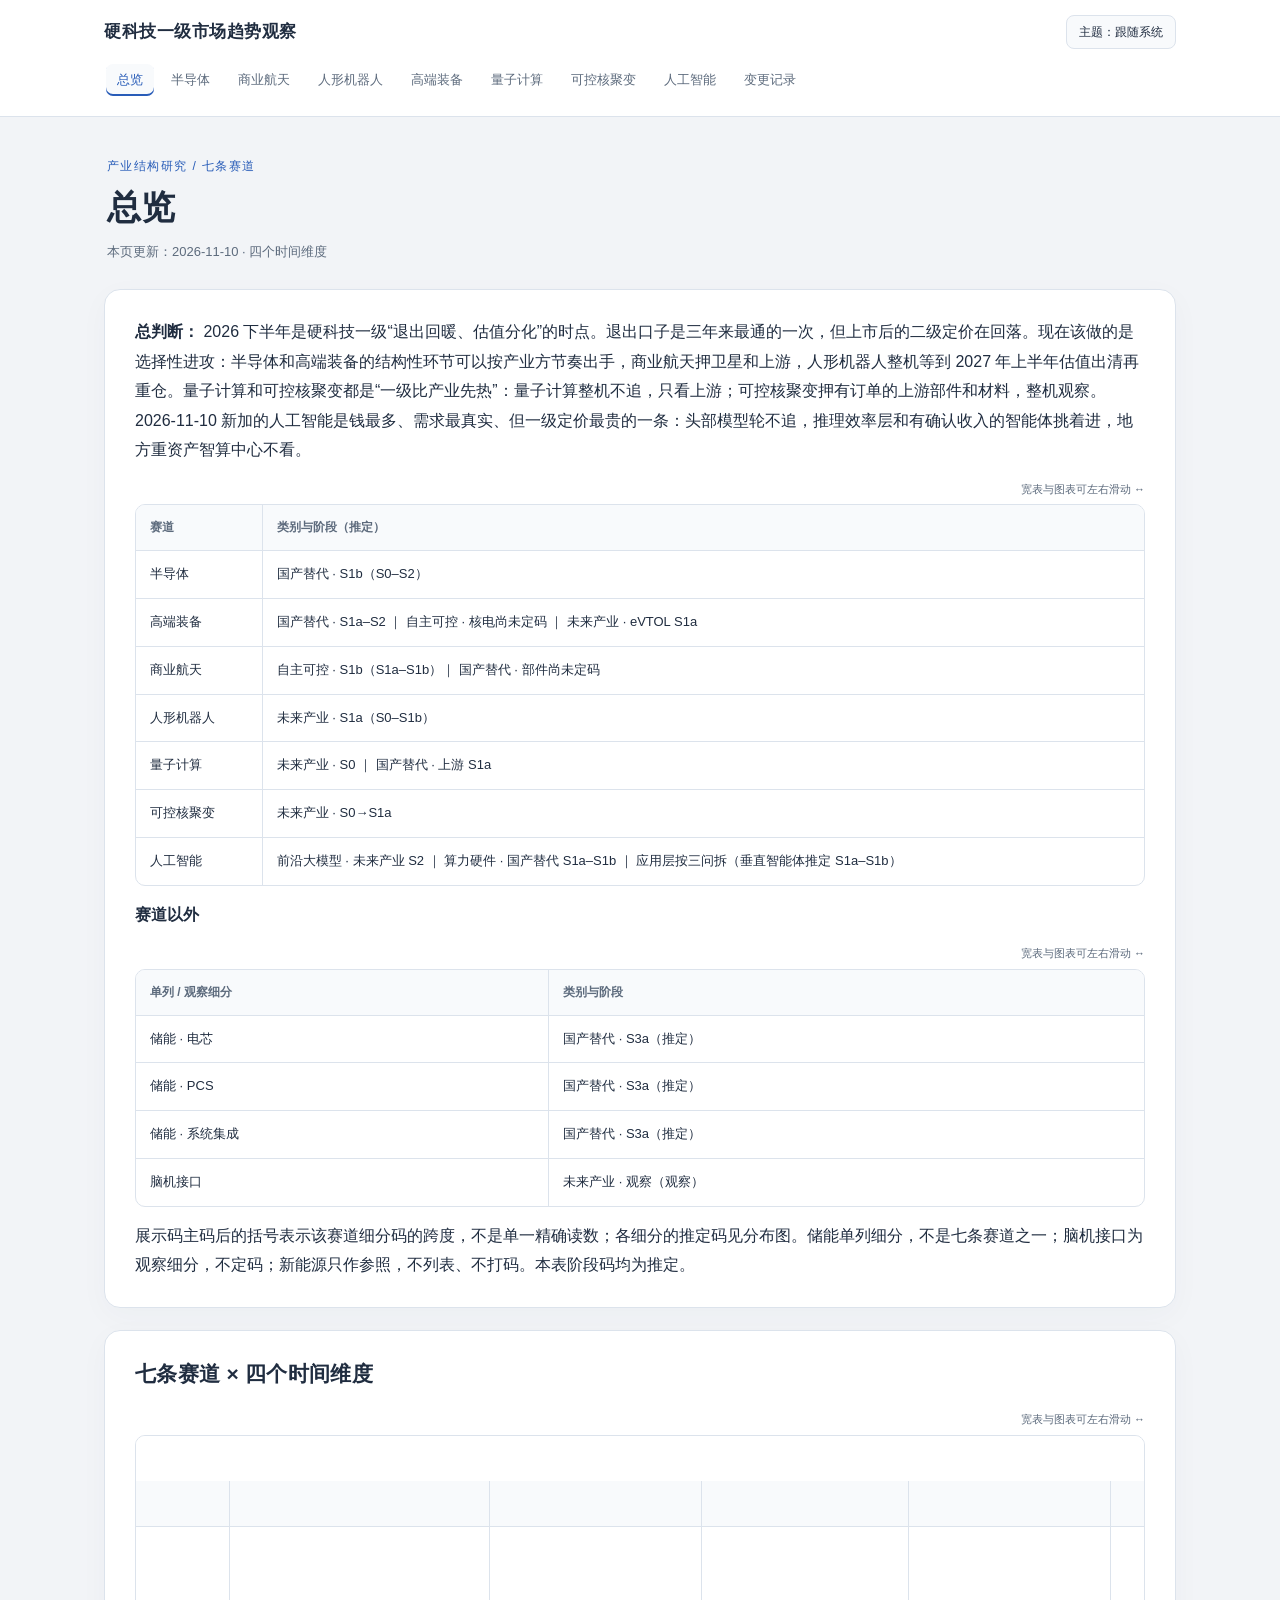
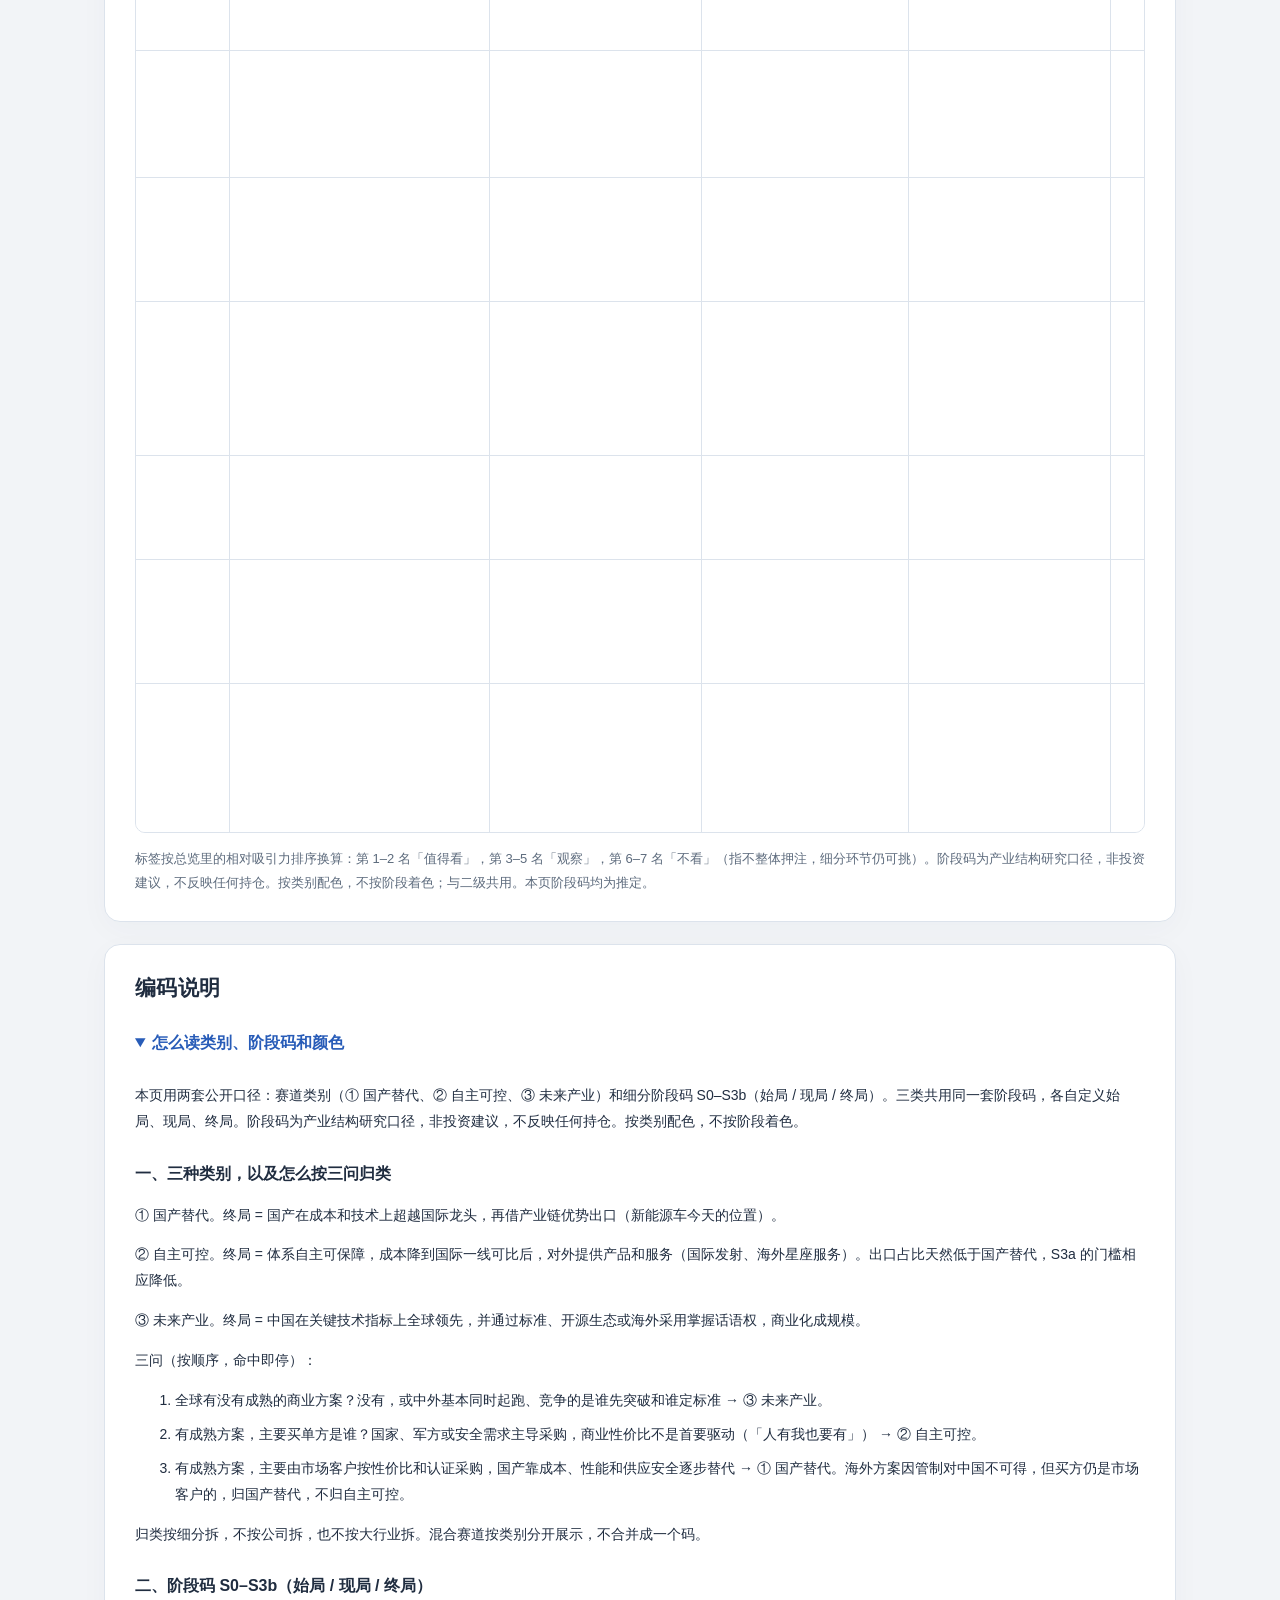
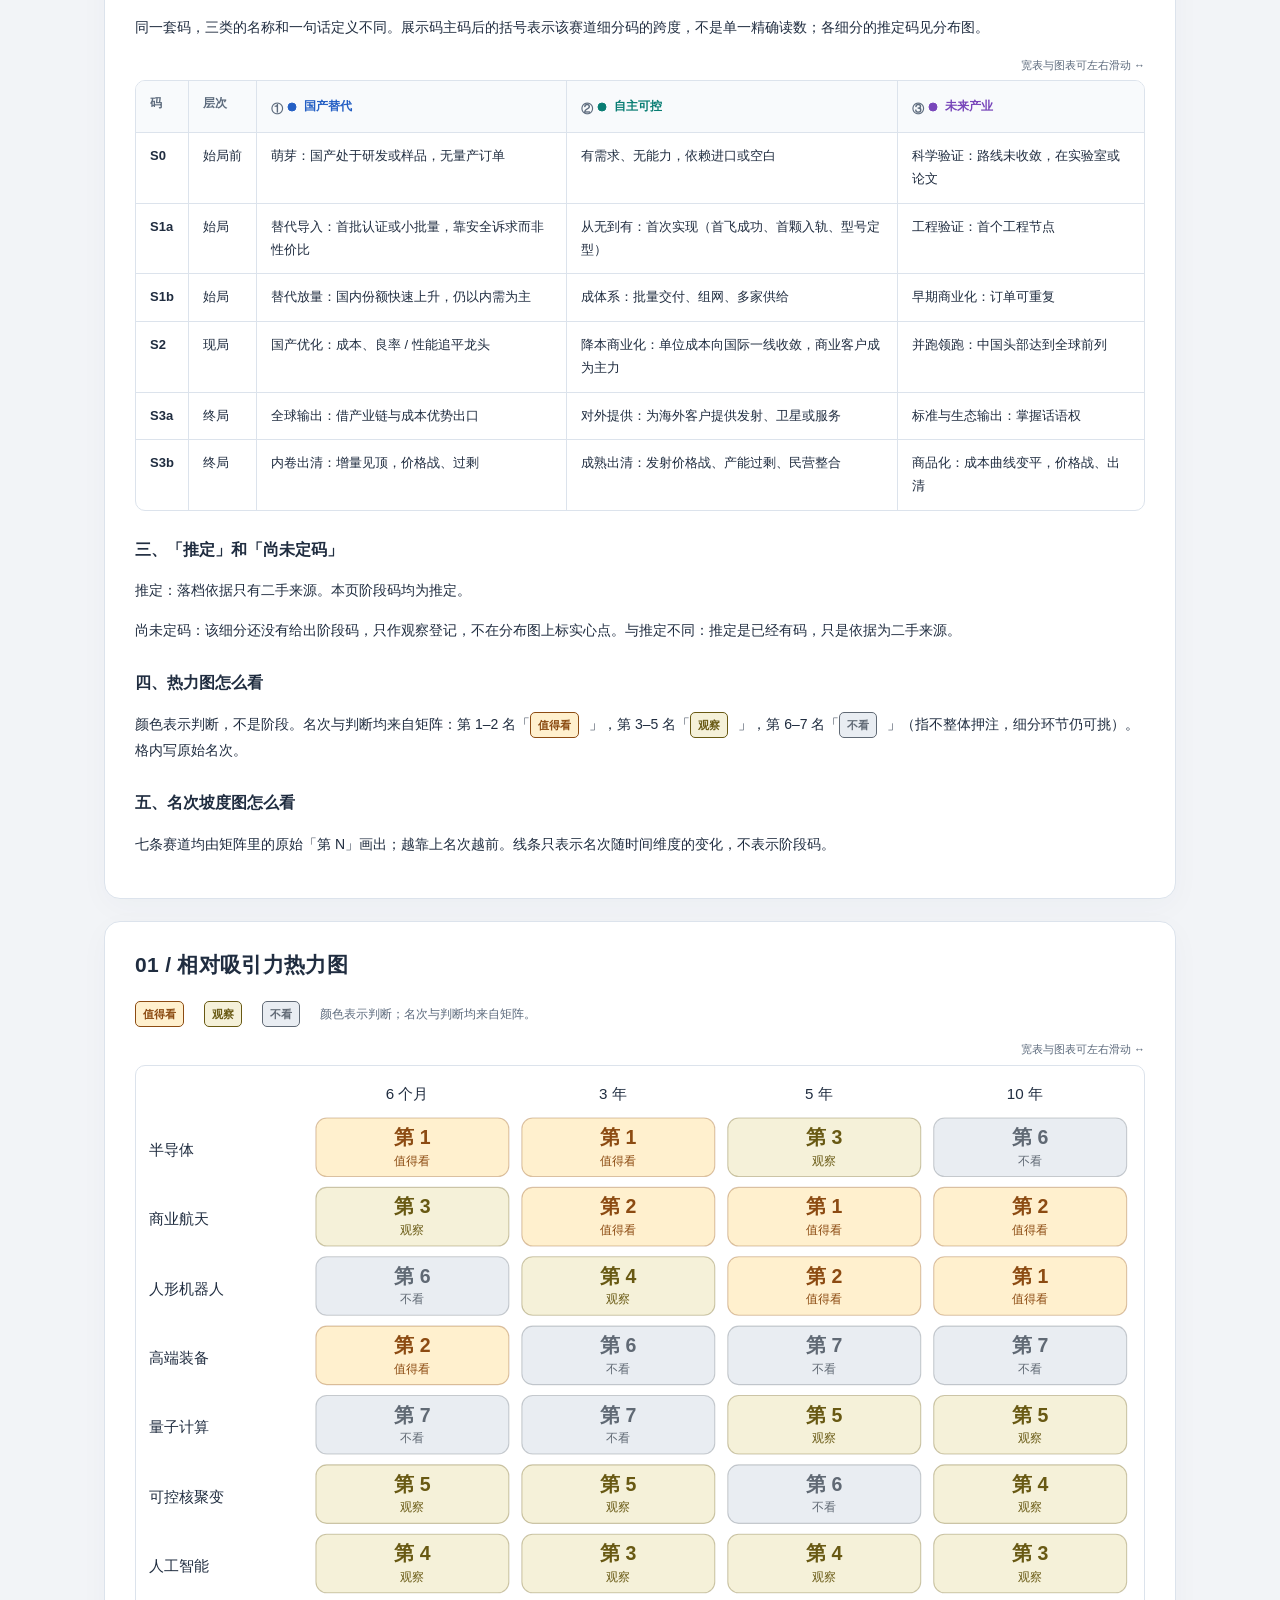
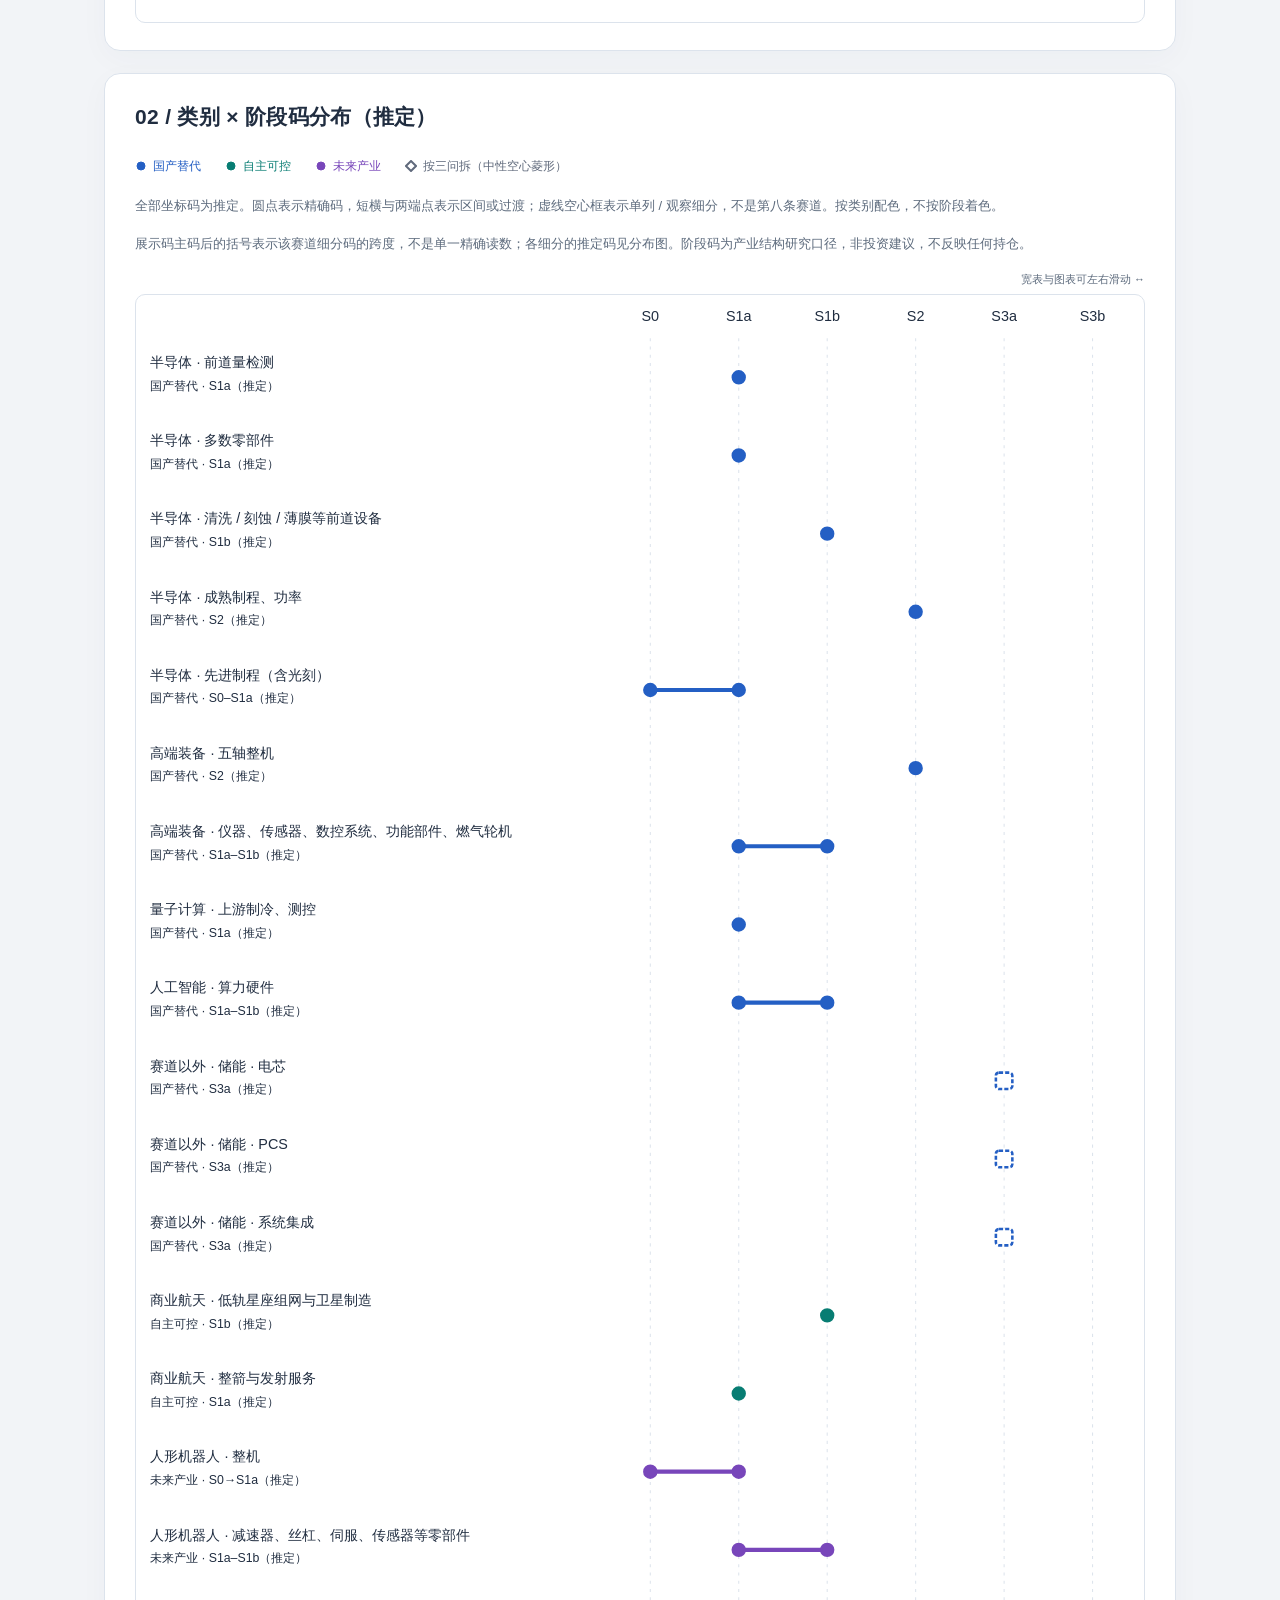
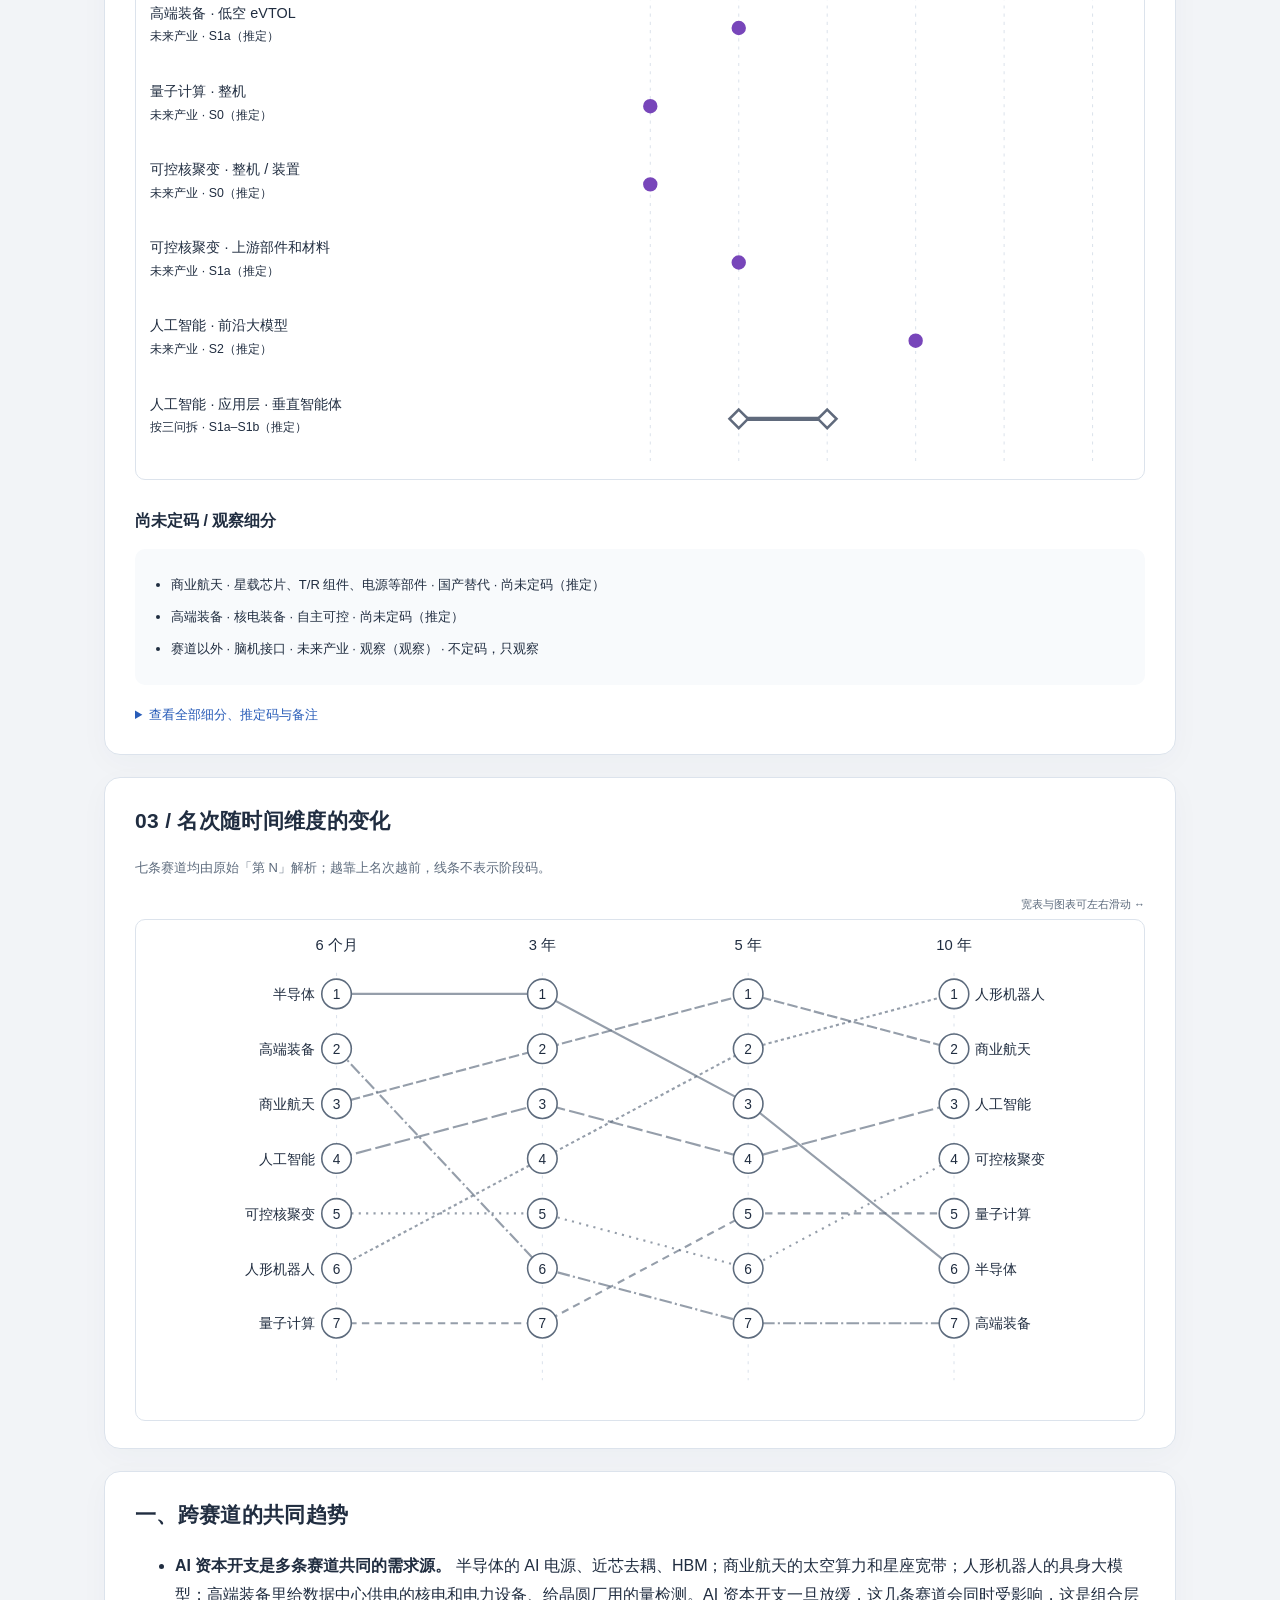
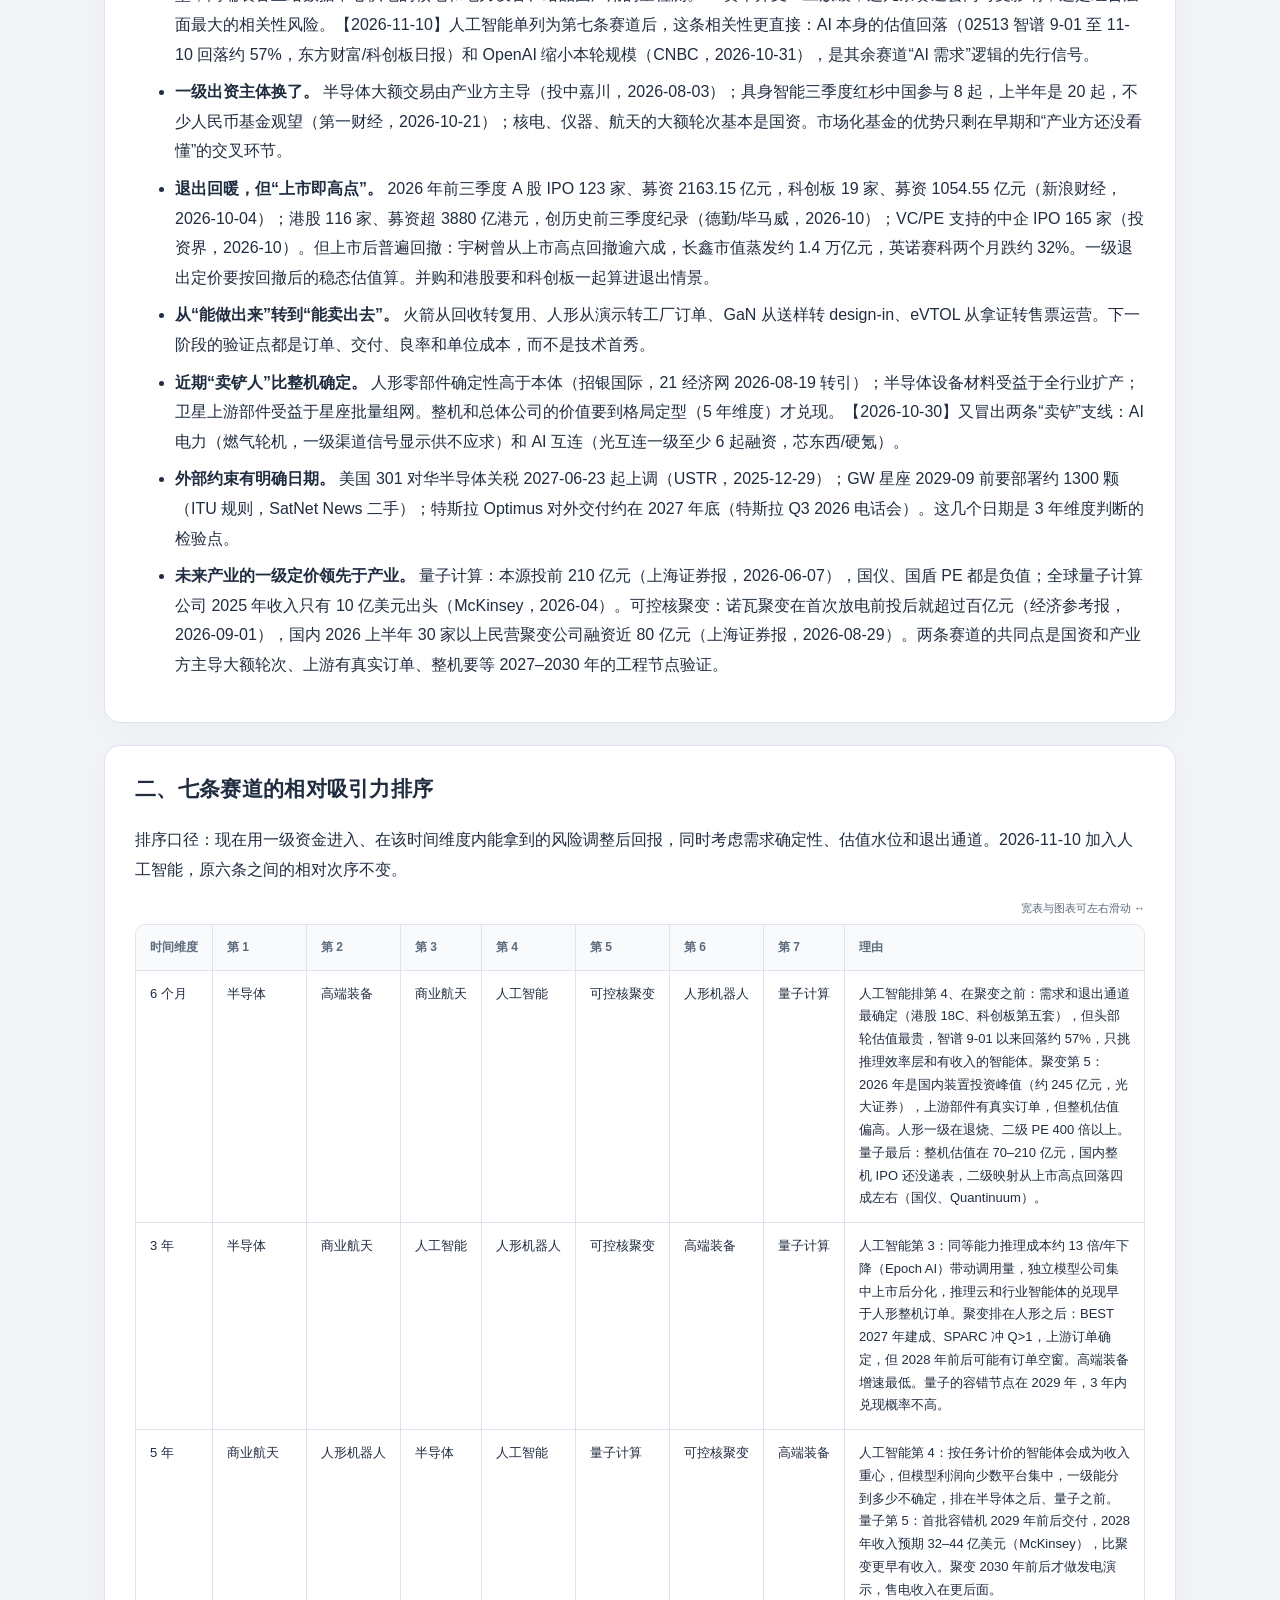
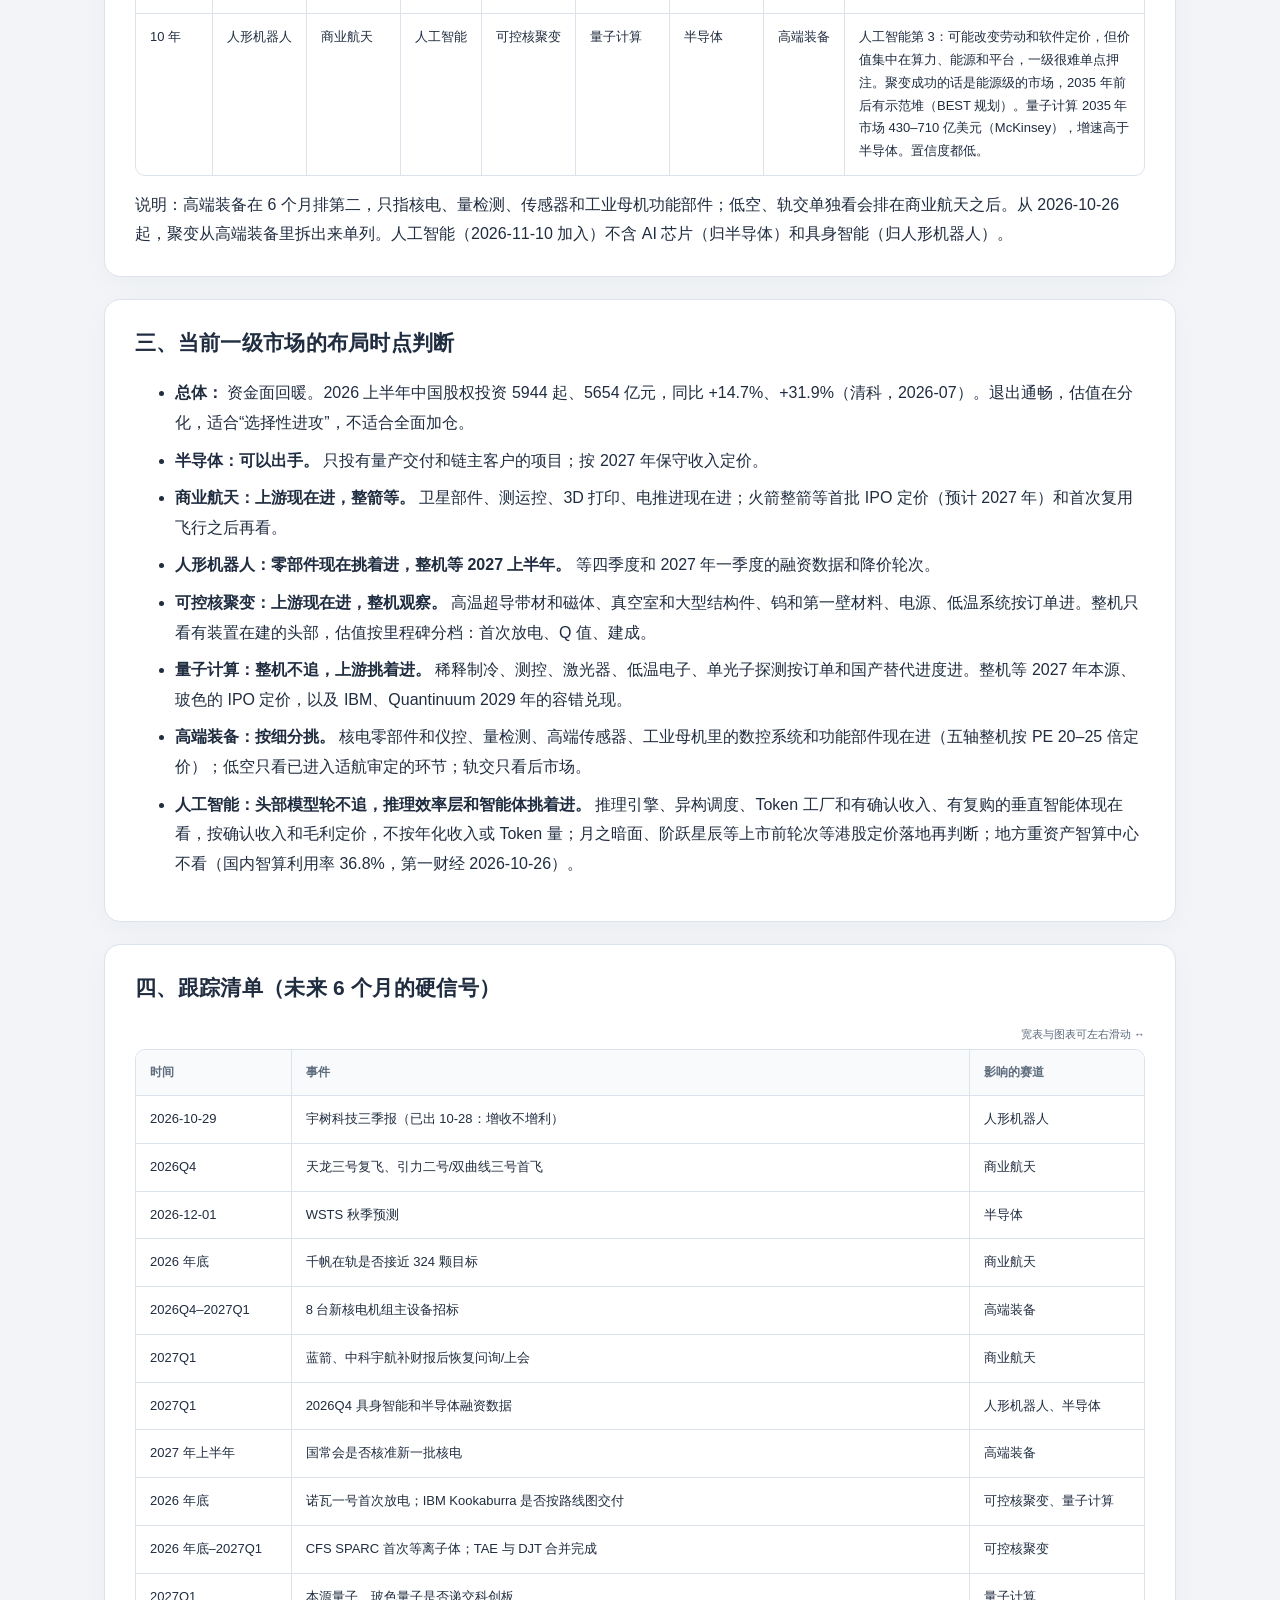
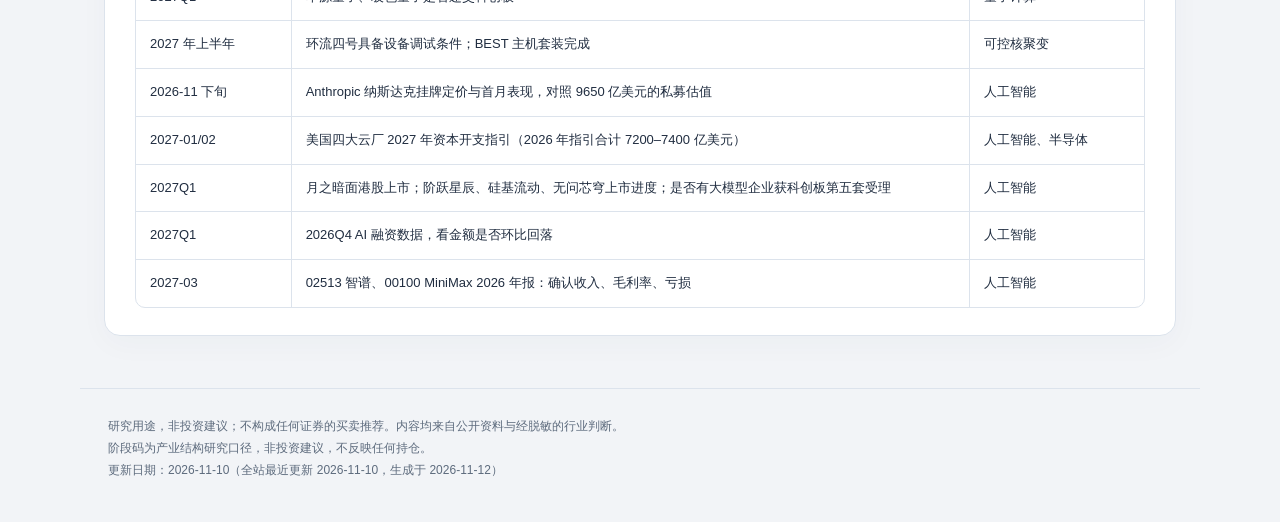
==== commit 0af67882: "Add a public legend explaining categories and stage codes Insert an expandable code-guide card betwe" ====
--- a/docs/index.html
+++ b/docs/index.html
@@ -3,7 +3,7 @@
 <meta name="robots" content="noindex,nofollow">
 <meta name="viewport" content="width=device-width,initial-scale=1">
 <meta name="color-scheme" content="light dark">
-<title>总览｜硬科技一级市场趋势观察</title><script>(function(){try{var t=localStorage.getItem('theme');if(t==='light'||t==='dark')document.documentElement.dataset.theme=t;}catch(e){}})();</script><link rel="stylesheet" href="style.css?v=20261112-svg1"></head>
+<title>总览｜硬科技一级市场趋势观察</title><script>(function(){try{var t=localStorage.getItem('theme');if(t==='light'||t==='dark')document.documentElement.dataset.theme=t;}catch(e){}})();</script><link rel="stylesheet" href="style.css?v=20261112-legend1"></head>
 <body><a class="skip" href="#main">跳至正文</a><header><div class="header-inner"><div class="topbar"><a class="brand" href="index.html">硬科技一级市场趋势观察</a><button id="theme-toggle" type="button" aria-label="切换浅色、深色或跟随系统主题">主题：跟随系统</button></div><nav aria-label="主导航"><a href="index.html" class="on" aria-current="page">总览</a><a href="semiconductor.html">半导体</a><a href="space.html">商业航天</a><a href="humanoid.html">人形机器人</a><a href="equipment.html">高端装备</a><a href="quantum.html">量子计算</a><a href="fusion.html">可控核聚变</a><a href="ai.html">人工智能</a><a href="changelog.html">变更记录</a></nav></div></header>
 <main id="main"><div class="page-heading"><p class="eyebrow">产业结构研究 / 七条赛道</p><h1>总览</h1><p class="meta">本页更新：2026-11-10 · 四个时间维度</p></div><section class="card"><p><strong>总判断：</strong> 2026 下半年是硬科技一级“退出回暖、估值分化”的时点。退出口子是三年来最通的一次，但上市后的二级定价在回落。现在该做的是选择性进攻：半导体和高端装备的结构性环节可以按产业方节奏出手，商业航天押卫星和上游，人形机器人整机等到 2027 年上半年估值出清再重仓。量子计算和可控核聚变都是“一级比产业先热”：量子计算整机不追，只看上游；可控核聚变押有订单的上游部件和材料，整机观察。2026-11-10 新加的人工智能是钱最多、需求最真实、但一级定价最贵的一条：头部模型轮不追，推理效率层和有确认收入的智能体挑着进，地方重资产智算中心不看。</p>
 <p class="scroll-hint">宽表与图表可左右滑动 ↔</p><div class="tablewrap" tabindex="0" role="region" aria-label="可左右滑动的图表"><table class="markdown-table">
@@ -72,7 +72,30 @@
 </tbody>
 </table></div>
 <p>展示码主码后的括号表示该赛道细分码的跨度，不是单一精确读数；各细分的推定码见分布图。储能单列细分，不是七条赛道之一；脑机接口为观察细分，不定码；新能源只作参照，不列表、不打码。本表阶段码均为推定。</p>
-</section><section class="card"><h2>七条赛道 × 四个时间维度</h2><p class="scroll-hint">宽表与图表可左右滑动 ↔</p><div class="tablewrap" tabindex="0" role="region" aria-label="可左右滑动的图表"><table class="matrix"><caption>七条赛道 × 四个时间维度 · 原始判断</caption><thead><tr><th scope="col">赛道</th><th scope="col">类别 · 当前阶段</th><th scope="col">6 个月</th><th scope="col">3 年</th><th scope="col">5 年</th><th scope="col">10 年</th></tr></thead><tbody><tr><th scope="row"><a href="semiconductor.html">半导体</a></th><td class="stage-cell"><span class="category domestic" style="display:inline-flex;align-items:center;gap:6px;margin:3px 14px 3px 0;color:#245fc4;white-space:nowrap"><svg xmlns="http://www.w3.org/2000/svg" class="category-marker" width="12" height="12" viewBox="0 0 12 12" aria-hidden="true"><circle cx="6" cy="6" r="4" fill="#245fc4" stroke="#245fc4" stroke-width="1"/></svg>国产替代</span><span class="line">国产替代 · S1b（S0–S2）<br><small>推定</small></span></td><td><span class="tag go" style="display:inline-block;margin-right:10px;padding:2px 7px;border-radius:5px;color:#8c4b12;background:#fff0ce">值得看</span><span class="line">第 1｜可以出手：只投有量产交付和链主客户的项目，按 2027 年保守收入定价</span></td><td><span class="tag go" style="display:inline-block;margin-right:10px;padding:2px 7px;border-radius:5px;color:#8c4b12;background:#fff0ce">值得看</span><span class="line">第 1｜设备、材料、零部件从“可用”到“好用”，量检测国产化率走向 10% 以上</span></td><td><span class="tag watch" style="display:inline-block;margin-right:10px;padding:2px 7px;border-radius:5px;color:#685913;background:#f5f1d9">观察</span><span class="line">第 3｜细分格局定型、替代溢价消失；防存储 2027–2028 下行</span></td><td><span class="tag no" style="display:inline-block;margin-right:10px;padding:2px 7px;border-radius:5px;color:#606974;background:#e9edf2">不看</span><span class="line">第 6｜自主体系成形但先进制程受限；只挑绕开先进制程的环节</span></td></tr><tr><th scope="row"><a href="space.html">商业航天</a></th><td class="stage-cell"><span class="category sovereign" style="display:inline-flex;align-items:center;gap:6px;margin:3px 14px 3px 0;color:#087d73;white-space:nowrap"><svg xmlns="http://www.w3.org/2000/svg" class="category-marker" width="12" height="12" viewBox="0 0 12 12" aria-hidden="true"><circle cx="6" cy="6" r="4" fill="#087d73" stroke="#087d73" stroke-width="1"/></svg>自主可控</span><span class="category domestic" style="display:inline-flex;align-items:center;gap:6px;margin:3px 14px 3px 0;color:#245fc4;white-space:nowrap"><svg xmlns="http://www.w3.org/2000/svg" class="category-marker" width="12" height="12" viewBox="0 0 12 12" aria-hidden="true"><circle cx="6" cy="6" r="4" fill="#245fc4" stroke="#245fc4" stroke-width="1"/></svg>国产替代</span><span class="line">自主可控 · S1b（S1a–S1b）｜ 国产替代 · 部件尚未定码<br><small>推定</small></span></td><td><span class="tag watch" style="display:inline-block;margin-right:10px;padding:2px 7px;border-radius:5px;color:#685913;background:#f5f1d9">观察</span><span class="line">第 3｜上游卫星部件现在进，整箭等首批 IPO 定价和首次复用</span></td><td><span class="tag go" style="display:inline-block;margin-right:10px;padding:2px 7px;border-radius:5px;color:#8c4b12;background:#fff0ce">值得看</span><span class="line">第 2｜ITU 期限逼出批量组网，需求确定性高</span></td><td><span class="tag go" style="display:inline-block;margin-right:10px;padding:2px 7px;border-radius:5px;color:#8c4b12;background:#fff0ce">值得看</span><span class="line">第 1｜民营整箭剩 3–4 家，发射报价降到 3 万元/公斤以下</span></td><td><span class="tag go" style="display:inline-block;margin-right:10px;padding:2px 7px;border-radius:5px;color:#8c4b12;background:#fff0ce">值得看</span><span class="line">第 2｜卫星互联网成为现金流来源；补网成本能否覆盖是最大变数</span></td></tr><tr><th scope="row"><a href="humanoid.html">人形机器人</a></th><td class="stage-cell"><span class="category future" style="display:inline-flex;align-items:center;gap:6px;margin:3px 14px 3px 0;color:#7846ba;white-space:nowrap"><svg xmlns="http://www.w3.org/2000/svg" class="category-marker" width="12" height="12" viewBox="0 0 12 12" aria-hidden="true"><circle cx="6" cy="6" r="4" fill="#7846ba" stroke="#7846ba" stroke-width="1"/></svg>未来产业</span><span class="line">未来产业 · S1a（S0–S1b）<br><small>推定</small></span></td><td><span class="tag no" style="display:inline-block;margin-right:10px;padding:2px 7px;border-radius:5px;color:#606974;background:#e9edf2">不看</span><span class="line">第 6｜一级退烧、二级 PE 400 倍以上；只挑量产链零部件，整机等 2027H1</span></td><td><span class="tag watch" style="display:inline-block;margin-right:10px;padding:2px 7px;border-radius:5px;color:#685913;background:#f5f1d9">观察</span><span class="line">第 4｜全尺寸占比上升、整机成本降到 5 万元以下，第二批整机 IPO</span></td><td><span class="tag go" style="display:inline-block;margin-right:10px;padding:2px 7px;border-radius:5px;color:#8c4b12;background:#fff0ce">值得看</span><span class="line">第 2｜整机格局定型，工厂场景 ROI 跑通</span></td><td><span class="tag go" style="display:inline-block;margin-right:10px;padding:2px 7px;border-radius:5px;color:#8c4b12;background:#fff0ce">值得看</span><span class="line">第 1｜天花板最高的终端，但开放场景通用操作仍未验证</span></td></tr><tr><th scope="row"><a href="equipment.html">高端装备</a></th><td class="stage-cell"><span class="category domestic" style="display:inline-flex;align-items:center;gap:6px;margin:3px 14px 3px 0;color:#245fc4;white-space:nowrap"><svg xmlns="http://www.w3.org/2000/svg" class="category-marker" width="12" height="12" viewBox="0 0 12 12" aria-hidden="true"><circle cx="6" cy="6" r="4" fill="#245fc4" stroke="#245fc4" stroke-width="1"/></svg>国产替代</span><span class="category sovereign" style="display:inline-flex;align-items:center;gap:6px;margin:3px 14px 3px 0;color:#087d73;white-space:nowrap"><svg xmlns="http://www.w3.org/2000/svg" class="category-marker" width="12" height="12" viewBox="0 0 12 12" aria-hidden="true"><circle cx="6" cy="6" r="4" fill="#087d73" stroke="#087d73" stroke-width="1"/></svg>自主可控</span><span class="category future" style="display:inline-flex;align-items:center;gap:6px;margin:3px 14px 3px 0;color:#7846ba;white-space:nowrap"><svg xmlns="http://www.w3.org/2000/svg" class="category-marker" width="12" height="12" viewBox="0 0 12 12" aria-hidden="true"><circle cx="6" cy="6" r="4" fill="#7846ba" stroke="#7846ba" stroke-width="1"/></svg>未来产业</span><span class="line">国产替代 · S1a–S2 ｜ 自主可控 · 核电尚未定码 ｜ 未来产业 · eVTOL S1a<br><small>推定</small></span></td><td><span class="tag go" style="display:inline-block;margin-right:10px;padding:2px 7px;border-radius:5px;color:#8c4b12;background:#fff0ce">值得看</span><span class="line">第 2｜仅指核电、量检测、传感器、工业母机功能部件；核电招标是最确定催化</span></td><td><span class="tag no" style="display:inline-block;margin-right:10px;padding:2px 7px;border-radius:5px;color:#606974;background:#e9edf2">不看</span><span class="line">第 6｜整体增速最低；量检测、DCS、SMR、eVTOL 取证可单独挑</span></td><td><span class="tag no" style="display:inline-block;margin-right:10px;padding:2px 7px;border-radius:5px;color:#606974;background:#e9edf2">不看</span><span class="line">第 7｜细分天花板低，平台型仪器并购整合是主要机会</span></td><td><span class="tag no" style="display:inline-block;margin-right:10px;padding:2px 7px;border-radius:5px;color:#606974;background:#e9edf2">不看</span><span class="line">第 7｜期权在聚变上游和低空普及，整体不押</span></td></tr><tr><th scope="row"><a href="quantum.html">量子计算</a></th><td class="stage-cell"><span class="category future" style="display:inline-flex;align-items:center;gap:6px;margin:3px 14px 3px 0;color:#7846ba;white-space:nowrap"><svg xmlns="http://www.w3.org/2000/svg" class="category-marker" width="12" height="12" viewBox="0 0 12 12" aria-hidden="true"><circle cx="6" cy="6" r="4" fill="#7846ba" stroke="#7846ba" stroke-width="1"/></svg>未来产业</span><span class="category domestic" style="display:inline-flex;align-items:center;gap:6px;margin:3px 14px 3px 0;color:#245fc4;white-space:nowrap"><svg xmlns="http://www.w3.org/2000/svg" class="category-marker" width="12" height="12" viewBox="0 0 12 12" aria-hidden="true"><circle cx="6" cy="6" r="4" fill="#245fc4" stroke="#245fc4" stroke-width="1"/></svg>国产替代</span><span class="line">未来产业 · S0 ｜ 国产替代 · 上游 S1a<br><small>推定</small></span></td><td><span class="tag no" style="display:inline-block;margin-right:10px;padding:2px 7px;border-radius:5px;color:#606974;background:#e9edf2">不看</span><span class="line">第 7｜整机高价轮不追，上游制冷、测控、激光器按订单挑</span></td><td><span class="tag no" style="display:inline-block;margin-right:10px;padding:2px 7px;border-radius:5px;color:#606974;background:#e9edf2">不看</span><span class="line">第 7｜容错验证期，3 年内兑现概率不高</span></td><td><span class="tag watch" style="display:inline-block;margin-right:10px;padding:2px 7px;border-radius:5px;color:#685913;background:#f5f1d9">观察</span><span class="line">第 5｜首批容错机开始“有用”，比聚变更早有收入</span></td><td><span class="tag watch" style="display:inline-block;margin-right:10px;padding:2px 7px;border-radius:5px;color:#685913;background:#f5f1d9">观察</span><span class="line">第 5｜可能改写计算范式的期权，AI 替代是最大风险</span></td></tr><tr><th scope="row"><a href="fusion.html">可控核聚变</a></th><td class="stage-cell"><span class="category future" style="display:inline-flex;align-items:center;gap:6px;margin:3px 14px 3px 0;color:#7846ba;white-space:nowrap"><svg xmlns="http://www.w3.org/2000/svg" class="category-marker" width="12" height="12" viewBox="0 0 12 12" aria-hidden="true"><circle cx="6" cy="6" r="4" fill="#7846ba" stroke="#7846ba" stroke-width="1"/></svg>未来产业</span><span class="line">未来产业 · S0→S1a<br><small>推定</small></span></td><td><span class="tag watch" style="display:inline-block;margin-right:10px;padding:2px 7px;border-radius:5px;color:#685913;background:#f5f1d9">观察</span><span class="line">第 5｜2026 年是国内装置投资峰值，上游有真实订单，整机估值偏高</span></td><td><span class="tag watch" style="display:inline-block;margin-right:10px;padding:2px 7px;border-radius:5px;color:#685913;background:#f5f1d9">观察</span><span class="line">第 5｜BEST 建成、SPARC 冲 Q&gt;1；防 2028 年前后订单空窗</span></td><td><span class="tag no" style="display:inline-block;margin-right:10px;padding:2px 7px;border-radius:5px;color:#606974;background:#e9edf2">不看</span><span class="line">第 6｜发电演示约 2030 年，售电收入更远</span></td><td><span class="tag watch" style="display:inline-block;margin-right:10px;padding:2px 7px;border-radius:5px;color:#685913;background:#f5f1d9">观察</span><span class="line">第 4｜成功则是能源级市场，示范堆约 2035 年；置信度低</span></td></tr><tr><th scope="row"><a href="ai.html">人工智能</a></th><td class="stage-cell"><span class="category future" style="display:inline-flex;align-items:center;gap:6px;margin:3px 14px 3px 0;color:#7846ba;white-space:nowrap"><svg xmlns="http://www.w3.org/2000/svg" class="category-marker" width="12" height="12" viewBox="0 0 12 12" aria-hidden="true"><circle cx="6" cy="6" r="4" fill="#7846ba" stroke="#7846ba" stroke-width="1"/></svg>未来产业</span><span class="category domestic" style="display:inline-flex;align-items:center;gap:6px;margin:3px 14px 3px 0;color:#245fc4;white-space:nowrap"><svg xmlns="http://www.w3.org/2000/svg" class="category-marker" width="12" height="12" viewBox="0 0 12 12" aria-hidden="true"><circle cx="6" cy="6" r="4" fill="#245fc4" stroke="#245fc4" stroke-width="1"/></svg>国产替代</span><span class="line">前沿大模型 · 未来产业 S2 ｜ 算力硬件 · 国产替代 S1a–S1b ｜ 应用层按三问拆（垂直智能体推定 S1a–S1b）<br><small>推定</small></span></td><td><span class="tag watch" style="display:inline-block;margin-right:10px;padding:2px 7px;border-radius:5px;color:#685913;background:#f5f1d9">观察</span><span class="line">第 4｜头部模型轮不追；推理效率层和有确认收入的智能体挑着进，按确认收入定价</span></td><td><span class="tag watch" style="display:inline-block;margin-right:10px;padding:2px 7px;border-radius:5px;color:#685913;background:#f5f1d9">观察</span><span class="line">第 3｜独立模型公司集中上市，价值转向推理云和行业智能体</span></td><td><span class="tag watch" style="display:inline-block;margin-right:10px;padding:2px 7px;border-radius:5px;color:#685913;background:#f5f1d9">观察</span><span class="line">第 4｜按任务计价的智能体成为收入重心，模型利润向少数平台集中</span></td><td><span class="tag watch" style="display:inline-block;margin-right:10px;padding:2px 7px;border-radius:5px;color:#685913;background:#f5f1d9">观察</span><span class="line">第 3｜可能改变劳动和软件定价；价值集中在算力、能源和平台，置信度低</span></td></tr></tbody></table></div><p class="note">标签按总览里的相对吸引力排序换算：第 1–2 名「值得看」，第 3–5 名「观察」，第 6–7 名「不看」（指不整体押注，细分环节仍可挑）。阶段码为产业结构研究口径，非投资建议，不反映任何持仓。按类别配色，不按阶段着色；与二级共用。本页阶段码均为推定。</p></section><section class="card"><h2>01 / 相对吸引力热力图</h2><p class="legend"><span class="tag go" style="display:inline-block;margin-right:10px;padding:2px 7px;border-radius:5px;color:#8c4b12;background:#fff0ce">值得看</span> <span class="tag watch" style="display:inline-block;margin-right:10px;padding:2px 7px;border-radius:5px;color:#685913;background:#f5f1d9">观察</span> <span class="tag no" style="display:inline-block;margin-right:10px;padding:2px 7px;border-radius:5px;color:#606974;background:#e9edf2">不看</span> 颜色表示判断；名次与判断均来自矩阵。</p><p class="scroll-hint">宽表与图表可左右滑动 ↔</p><div class="tablewrap" tabindex="0" role="region" aria-label="可左右滑动的图表"><svg xmlns="http://www.w3.org/2000/svg" class="chart heatmap" viewBox="0 0 930 513" width="930" height="513" role="img" aria-label="七赛道 × 四时间维度热力图；颜色表示判断，格内为原始名次"><title>七赛道 × 四时间维度热力图；颜色表示判断，格内为原始名次</title><text x="250" y="30" fill="#202d40" text-anchor="middle">6 个月</text><text x="440" y="30" fill="#202d40" text-anchor="middle">3 年</text><text x="630" y="30" fill="#202d40" text-anchor="middle">5 年</text><text x="820" y="30" fill="#202d40" text-anchor="middle">10 年</text><text x="12" y="82" fill="#202d40" >半导体</text><g class="heat go"><title>半导体 · 6 个月 · 值得看 · 第 1｜可以出手：只投有量产交付和链主客户的项目，按 2027 年保守收入定价</title><rect x="166" y="48" width="178" height="54" rx="10" fill="#fff0ce" stroke="#8c4b12" stroke-width="1" stroke-opacity=".32"/><text x="255" y="72" fill="#8c4b12" text-anchor="middle" class="rank">第 1</text><text x="255" y="91" fill="#8c4b12" text-anchor="middle" class="small">值得看</text></g><g class="heat go"><title>半导体 · 3 年 · 值得看 · 第 1｜设备、材料、零部件从“可用”到“好用”，量检测国产化率走向 10% 以上</title><rect x="356" y="48" width="178" height="54" rx="10" fill="#fff0ce" stroke="#8c4b12" stroke-width="1" stroke-opacity=".32"/><text x="445" y="72" fill="#8c4b12" text-anchor="middle" class="rank">第 1</text><text x="445" y="91" fill="#8c4b12" text-anchor="middle" class="small">值得看</text></g><g class="heat watch"><title>半导体 · 5 年 · 观察 · 第 3｜细分格局定型、替代溢价消失；防存储 2027–2028 下行</title><rect x="546" y="48" width="178" height="54" rx="10" fill="#f5f1d9" stroke="#685913" stroke-width="1" stroke-opacity=".32"/><text x="635" y="72" fill="#685913" text-anchor="middle" class="rank">第 3</text><text x="635" y="91" fill="#685913" text-anchor="middle" class="small">观察</text></g><g class="heat no"><title>半导体 · 10 年 · 不看 · 第 6｜自主体系成形但先进制程受限；只挑绕开先进制程的环节</title><rect x="736" y="48" width="178" height="54" rx="10" fill="#e9edf2" stroke="#606974" stroke-width="1" stroke-opacity=".32"/><text x="825" y="72" fill="#606974" text-anchor="middle" class="rank">第 6</text><text x="825" y="91" fill="#606974" text-anchor="middle" class="small">不看</text></g><text x="12" y="146" fill="#202d40" >商业航天</text><g class="heat watch"><title>商业航天 · 6 个月 · 观察 · 第 3｜上游卫星部件现在进，整箭等首批 IPO 定价和首次复用</title><rect x="166" y="112" width="178" height="54" rx="10" fill="#f5f1d9" stroke="#685913" stroke-width="1" stroke-opacity=".32"/><text x="255" y="136" fill="#685913" text-anchor="middle" class="rank">第 3</text><text x="255" y="155" fill="#685913" text-anchor="middle" class="small">观察</text></g><g class="heat go"><title>商业航天 · 3 年 · 值得看 · 第 2｜ITU 期限逼出批量组网，需求确定性高</title><rect x="356" y="112" width="178" height="54" rx="10" fill="#fff0ce" stroke="#8c4b12" stroke-width="1" stroke-opacity=".32"/><text x="445" y="136" fill="#8c4b12" text-anchor="middle" class="rank">第 2</text><text x="445" y="155" fill="#8c4b12" text-anchor="middle" class="small">值得看</text></g><g class="heat go"><title>商业航天 · 5 年 · 值得看 · 第 1｜民营整箭剩 3–4 家，发射报价降到 3 万元/公斤以下</title><rect x="546" y="112" width="178" height="54" rx="10" fill="#fff0ce" stroke="#8c4b12" stroke-width="1" stroke-opacity=".32"/><text x="635" y="136" fill="#8c4b12" text-anchor="middle" class="rank">第 1</text><text x="635" y="155" fill="#8c4b12" text-anchor="middle" class="small">值得看</text></g><g class="heat go"><title>商业航天 · 10 年 · 值得看 · 第 2｜卫星互联网成为现金流来源；补网成本能否覆盖是最大变数</title><rect x="736" y="112" width="178" height="54" rx="10" fill="#fff0ce" stroke="#8c4b12" stroke-width="1" stroke-opacity=".32"/><text x="825" y="136" fill="#8c4b12" text-anchor="middle" class="rank">第 2</text><text x="825" y="155" fill="#8c4b12" text-anchor="middle" class="small">值得看</text></g><text x="12" y="210" fill="#202d40" >人形机器人</text><g class="heat no"><title>人形机器人 · 6 个月 · 不看 · 第 6｜一级退烧、二级 PE 400 倍以上；只挑量产链零部件，整机等 2027H1</title><rect x="166" y="176" width="178" height="54" rx="10" fill="#e9edf2" stroke="#606974" stroke-width="1" stroke-opacity=".32"/><text x="255" y="200" fill="#606974" text-anchor="middle" class="rank">第 6</text><text x="255" y="219" fill="#606974" text-anchor="middle" class="small">不看</text></g><g class="heat watch"><title>人形机器人 · 3 年 · 观察 · 第 4｜全尺寸占比上升、整机成本降到 5 万元以下，第二批整机 IPO</title><rect x="356" y="176" width="178" height="54" rx="10" fill="#f5f1d9" stroke="#685913" stroke-width="1" stroke-opacity=".32"/><text x="445" y="200" fill="#685913" text-anchor="middle" class="rank">第 4</text><text x="445" y="219" fill="#685913" text-anchor="middle" class="small">观察</text></g><g class="heat go"><title>人形机器人 · 5 年 · 值得看 · 第 2｜整机格局定型，工厂场景 ROI 跑通</title><rect x="546" y="176" width="178" height="54" rx="10" fill="#fff0ce" stroke="#8c4b12" stroke-width="1" stroke-opacity=".32"/><text x="635" y="200" fill="#8c4b12" text-anchor="middle" class="rank">第 2</text><text x="635" y="219" fill="#8c4b12" text-anchor="middle" class="small">值得看</text></g><g class="heat go"><title>人形机器人 · 10 年 · 值得看 · 第 1｜天花板最高的终端，但开放场景通用操作仍未验证</title><rect x="736" y="176" width="178" height="54" rx="10" fill="#fff0ce" stroke="#8c4b12" stroke-width="1" stroke-opacity=".32"/><text x="825" y="200" fill="#8c4b12" text-anchor="middle" class="rank">第 1</text><text x="825" y="219" fill="#8c4b12" text-anchor="middle" class="small">值得看</text></g><text x="12" y="274" fill="#202d40" >高端装备</text><g class="heat go"><title>高端装备 · 6 个月 · 值得看 · 第 2｜仅指核电、量检测、传感器、工业母机功能部件；核电招标是最确定催化</title><rect x="166" y="240" width="178" height="54" rx="10" fill="#fff0ce" stroke="#8c4b12" stroke-width="1" stroke-opacity=".32"/><text x="255" y="264" fill="#8c4b12" text-anchor="middle" class="rank">第 2</text><text x="255" y="283" fill="#8c4b12" text-anchor="middle" class="small">值得看</text></g><g class="heat no"><title>高端装备 · 3 年 · 不看 · 第 6｜整体增速最低；量检测、DCS、SMR、eVTOL 取证可单独挑</title><rect x="356" y="240" width="178" height="54" rx="10" fill="#e9edf2" stroke="#606974" stroke-width="1" stroke-opacity=".32"/><text x="445" y="264" fill="#606974" text-anchor="middle" class="rank">第 6</text><text x="445" y="283" fill="#606974" text-anchor="middle" class="small">不看</text></g><g class="heat no"><title>高端装备 · 5 年 · 不看 · 第 7｜细分天花板低，平台型仪器并购整合是主要机会</title><rect x="546" y="240" width="178" height="54" rx="10" fill="#e9edf2" stroke="#606974" stroke-width="1" stroke-opacity=".32"/><text x="635" y="264" fill="#606974" text-anchor="middle" class="rank">第 7</text><text x="635" y="283" fill="#606974" text-anchor="middle" class="small">不看</text></g><g class="heat no"><title>高端装备 · 10 年 · 不看 · 第 7｜期权在聚变上游和低空普及，整体不押</title><rect x="736" y="240" width="178" height="54" rx="10" fill="#e9edf2" stroke="#606974" stroke-width="1" stroke-opacity=".32"/><text x="825" y="264" fill="#606974" text-anchor="middle" class="rank">第 7</text><text x="825" y="283" fill="#606974" text-anchor="middle" class="small">不看</text></g><text x="12" y="338" fill="#202d40" >量子计算</text><g class="heat no"><title>量子计算 · 6 个月 · 不看 · 第 7｜整机高价轮不追，上游制冷、测控、激光器按订单挑</title><rect x="166" y="304" width="178" height="54" rx="10" fill="#e9edf2" stroke="#606974" stroke-width="1" stroke-opacity=".32"/><text x="255" y="328" fill="#606974" text-anchor="middle" class="rank">第 7</text><text x="255" y="347" fill="#606974" text-anchor="middle" class="small">不看</text></g><g class="heat no"><title>量子计算 · 3 年 · 不看 · 第 7｜容错验证期，3 年内兑现概率不高</title><rect x="356" y="304" width="178" height="54" rx="10" fill="#e9edf2" stroke="#606974" stroke-width="1" stroke-opacity=".32"/><text x="445" y="328" fill="#606974" text-anchor="middle" class="rank">第 7</text><text x="445" y="347" fill="#606974" text-anchor="middle" class="small">不看</text></g><g class="heat watch"><title>量子计算 · 5 年 · 观察 · 第 5｜首批容错机开始“有用”，比聚变更早有收入</title><rect x="546" y="304" width="178" height="54" rx="10" fill="#f5f1d9" stroke="#685913" stroke-width="1" stroke-opacity=".32"/><text x="635" y="328" fill="#685913" text-anchor="middle" class="rank">第 5</text><text x="635" y="347" fill="#685913" text-anchor="middle" class="small">观察</text></g><g class="heat watch"><title>量子计算 · 10 年 · 观察 · 第 5｜可能改写计算范式的期权，AI 替代是最大风险</title><rect x="736" y="304" width="178" height="54" rx="10" fill="#f5f1d9" stroke="#685913" stroke-width="1" stroke-opacity=".32"/><text x="825" y="328" fill="#685913" text-anchor="middle" class="rank">第 5</text><text x="825" y="347" fill="#685913" text-anchor="middle" class="small">观察</text></g><text x="12" y="402" fill="#202d40" >可控核聚变</text><g class="heat watch"><title>可控核聚变 · 6 个月 · 观察 · 第 5｜2026 年是国内装置投资峰值，上游有真实订单，整机估值偏高</title><rect x="166" y="368" width="178" height="54" rx="10" fill="#f5f1d9" stroke="#685913" stroke-width="1" stroke-opacity=".32"/><text x="255" y="392" fill="#685913" text-anchor="middle" class="rank">第 5</text><text x="255" y="411" fill="#685913" text-anchor="middle" class="small">观察</text></g><g class="heat watch"><title>可控核聚变 · 3 年 · 观察 · 第 5｜BEST 建成、SPARC 冲 Q&gt;1；防 2028 年前后订单空窗</title><rect x="356" y="368" width="178" height="54" rx="10" fill="#f5f1d9" stroke="#685913" stroke-width="1" stroke-opacity=".32"/><text x="445" y="392" fill="#685913" text-anchor="middle" class="rank">第 5</text><text x="445" y="411" fill="#685913" text-anchor="middle" class="small">观察</text></g><g class="heat no"><title>可控核聚变 · 5 年 · 不看 · 第 6｜发电演示约 2030 年，售电收入更远</title><rect x="546" y="368" width="178" height="54" rx="10" fill="#e9edf2" stroke="#606974" stroke-width="1" stroke-opacity=".32"/><text x="635" y="392" fill="#606974" text-anchor="middle" class="rank">第 6</text><text x="635" y="411" fill="#606974" text-anchor="middle" class="small">不看</text></g><g class="heat watch"><title>可控核聚变 · 10 年 · 观察 · 第 4｜成功则是能源级市场，示范堆约 2035 年；置信度低</title><rect x="736" y="368" width="178" height="54" rx="10" fill="#f5f1d9" stroke="#685913" stroke-width="1" stroke-opacity=".32"/><text x="825" y="392" fill="#685913" text-anchor="middle" class="rank">第 4</text><text x="825" y="411" fill="#685913" text-anchor="middle" class="small">观察</text></g><text x="12" y="466" fill="#202d40" >人工智能</text><g class="heat watch"><title>人工智能 · 6 个月 · 观察 · 第 4｜头部模型轮不追；推理效率层和有确认收入的智能体挑着进，按确认收入定价</title><rect x="166" y="432" width="178" height="54" rx="10" fill="#f5f1d9" stroke="#685913" stroke-width="1" stroke-opacity=".32"/><text x="255" y="456" fill="#685913" text-anchor="middle" class="rank">第 4</text><text x="255" y="475" fill="#685913" text-anchor="middle" class="small">观察</text></g><g class="heat watch"><title>人工智能 · 3 年 · 观察 · 第 3｜独立模型公司集中上市，价值转向推理云和行业智能体</title><rect x="356" y="432" width="178" height="54" rx="10" fill="#f5f1d9" stroke="#685913" stroke-width="1" stroke-opacity=".32"/><text x="445" y="456" fill="#685913" text-anchor="middle" class="rank">第 3</text><text x="445" y="475" fill="#685913" text-anchor="middle" class="small">观察</text></g><g class="heat watch"><title>人工智能 · 5 年 · 观察 · 第 4｜按任务计价的智能体成为收入重心，模型利润向少数平台集中</title><rect x="546" y="432" width="178" height="54" rx="10" fill="#f5f1d9" stroke="#685913" stroke-width="1" stroke-opacity=".32"/><text x="635" y="456" fill="#685913" text-anchor="middle" class="rank">第 4</text><text x="635" y="475" fill="#685913" text-anchor="middle" class="small">观察</text></g><g class="heat watch"><title>人工智能 · 10 年 · 观察 · 第 3｜可能改变劳动和软件定价；价值集中在算力、能源和平台，置信度低</title><rect x="736" y="432" width="178" height="54" rx="10" fill="#f5f1d9" stroke="#685913" stroke-width="1" stroke-opacity=".32"/><text x="825" y="456" fill="#685913" text-anchor="middle" class="rank">第 3</text><text x="825" y="475" fill="#685913" text-anchor="middle" class="small">观察</text></g></svg></div></section><section class="card"><h2>02 / 类别 × 阶段码分布（推定）</h2><div class="legend"><span class="category domestic" style="display:inline-flex;align-items:center;gap:6px;margin:3px 14px 3px 0;color:#245fc4;white-space:nowrap"><svg xmlns="http://www.w3.org/2000/svg" class="category-marker" width="12" height="12" viewBox="0 0 12 12" aria-hidden="true"><circle cx="6" cy="6" r="4" fill="#245fc4" stroke="#245fc4" stroke-width="1"/></svg>国产替代</span><span class="category sovereign" style="display:inline-flex;align-items:center;gap:6px;margin:3px 14px 3px 0;color:#087d73;white-space:nowrap"><svg xmlns="http://www.w3.org/2000/svg" class="category-marker" width="12" height="12" viewBox="0 0 12 12" aria-hidden="true"><circle cx="6" cy="6" r="4" fill="#087d73" stroke="#087d73" stroke-width="1"/></svg>自主可控</span><span class="category future" style="display:inline-flex;align-items:center;gap:6px;margin:3px 14px 3px 0;color:#7846ba;white-space:nowrap"><svg xmlns="http://www.w3.org/2000/svg" class="category-marker" width="12" height="12" viewBox="0 0 12 12" aria-hidden="true"><circle cx="6" cy="6" r="4" fill="#7846ba" stroke="#7846ba" stroke-width="1"/></svg>未来产业</span><span class="category neutral" style="display:inline-flex;align-items:center;gap:6px;margin:3px 14px 3px 0;color:#606a7c;white-space:nowrap"><svg xmlns="http://www.w3.org/2000/svg" class="category-marker" width="12" height="12" viewBox="0 0 12 12" aria-hidden="true"><path d="M 6 1 L 11 6 6 11 1 6 Z" fill="#fff" stroke="#606a7c" stroke-width="2"/></svg>按三问拆（中性空心菱形）</span></div><p class="note">全部坐标码为推定。圆点表示精确码，短横与两端点表示区间或过渡；虚线空心框表示单列 / 观察细分，不是第八条赛道。按类别配色，不按阶段着色。</p><p class="note">展示码主码后的括号表示该赛道细分码的跨度，不是单一精确读数；各细分的推定码见分布图。阶段码为产业结构研究口径，非投资建议，不反映任何持仓。</p><p class="scroll-hint">宽表与图表可左右滑动 ↔</p><div class="tablewrap" tabindex="0" role="region" aria-label="可左右滑动的图表"><svg xmlns="http://www.w3.org/2000/svg" class="chart stage-distribution" viewBox="0 0 980 1734" width="980" height="1734" role="img" aria-label="类别与阶段码分布图，所有码均为推定；区间保留两个端点"><title>类别与阶段码分布图，所有码均为推定；区间保留两个端点</title><line class="grid" x1="500" y1="42" x2="500" y2="1722" fill="none" stroke="#dce3ec" stroke-width="1" stroke-dasharray="3 5"/><text x="500" y="25" fill="#202d40" text-anchor="middle">S0</text><line class="grid" x1="586" y1="42" x2="586" y2="1722" fill="none" stroke="#dce3ec" stroke-width="1" stroke-dasharray="3 5"/><text x="586" y="25" fill="#202d40" text-anchor="middle">S1a</text><line class="grid" x1="672" y1="42" x2="672" y2="1722" fill="none" stroke="#dce3ec" stroke-width="1" stroke-dasharray="3 5"/><text x="672" y="25" fill="#202d40" text-anchor="middle">S1b</text><line class="grid" x1="758" y1="42" x2="758" y2="1722" fill="none" stroke="#dce3ec" stroke-width="1" stroke-dasharray="3 5"/><text x="758" y="25" fill="#202d40" text-anchor="middle">S2</text><line class="grid" x1="844" y1="42" x2="844" y2="1722" fill="none" stroke="#dce3ec" stroke-width="1" stroke-dasharray="3 5"/><text x="844" y="25" fill="#202d40" text-anchor="middle">S3a</text><line class="grid" x1="930" y1="42" x2="930" y2="1722" fill="none" stroke="#dce3ec" stroke-width="1" stroke-dasharray="3 5"/><text x="930" y="25" fill="#202d40" text-anchor="middle">S3b</text><g class="segment domestic" data-code="S1a" data-owner="半导体"><title>半导体 · 前道量检测 / 国产替代 / S1a / 推定</title><text x="14" y="70" fill="#202d40" class="segment-name">半导体 · 前道量检测</text><text x="14" y="92" fill="#202d40" class="small">国产替代 · S1a（推定）</text><circle class="point" cx="586" cy="80" r="6" fill="#245fc4" stroke="#245fc4" stroke-width="2"/></g><g class="segment domestic" data-code="S1a" data-owner="半导体"><title>半导体 · 多数零部件 / 国产替代 / S1a / 推定</title><text x="14" y="146" fill="#202d40" class="segment-name">半导体 · 多数零部件</text><text x="14" y="168" fill="#202d40" class="small">国产替代 · S1a（推定）</text><circle class="point" cx="586" cy="156" r="6" fill="#245fc4" stroke="#245fc4" stroke-width="2"/></g><g class="segment domestic" data-code="S1b" data-owner="半导体"><title>半导体 · 清洗 / 刻蚀 / 薄膜等前道设备 / 国产替代 / S1b / 推定 / 偏 S1b→S2 过渡</title><text x="14" y="222" fill="#202d40" class="segment-name">半导体 · 清洗 / 刻蚀 / 薄膜等前道设备</text><text x="14" y="244" fill="#202d40" class="small">国产替代 · S1b（推定）</text><circle class="point" cx="672" cy="232" r="6" fill="#245fc4" stroke="#245fc4" stroke-width="2"/></g><g class="segment domestic" data-code="S2" data-owner="半导体"><title>半导体 · 成熟制程、功率 / 国产替代 / S2 / 推定 / 方向</title><text x="14" y="298" fill="#202d40" class="segment-name">半导体 · 成熟制程、功率</text><text x="14" y="320" fill="#202d40" class="small">国产替代 · S2（推定）</text><circle class="point" cx="758" cy="308" r="6" fill="#245fc4" stroke="#245fc4" stroke-width="2"/></g><g class="segment domestic" data-code="S0–S1a" data-owner="半导体"><title>半导体 · 先进制程（含光刻） / 国产替代 / S0–S1a / 推定</title><text x="14" y="374" fill="#202d40" class="segment-name">半导体 · 先进制程（含光刻）</text><text x="14" y="396" fill="#202d40" class="small">国产替代 · S0–S1a（推定）</text><line class="range" x1="500" y1="384" x2="586" y2="384" fill="none" stroke="#245fc4" stroke-width="4" stroke-linecap="round"/><circle class="point" cx="500" cy="384" r="6" fill="#245fc4" stroke="#245fc4" stroke-width="2"/><circle class="point" cx="586" cy="384" r="6" fill="#245fc4" stroke="#245fc4" stroke-width="2"/></g><g class="segment domestic" data-code="S2" data-owner="高端装备"><title>高端装备 · 五轴整机 / 国产替代 / S2 / 推定 / 方向</title><text x="14" y="450" fill="#202d40" class="segment-name">高端装备 · 五轴整机</text><text x="14" y="472" fill="#202d40" class="small">国产替代 · S2（推定）</text><circle class="point" cx="758" cy="460" r="6" fill="#245fc4" stroke="#245fc4" stroke-width="2"/></g><g class="segment domestic" data-code="S1a–S1b" data-owner="高端装备"><title>高端装备 · 仪器、传感器、数控系统、功能部件、燃气轮机 / 国产替代 / S1a–S1b / 推定</title><text x="14" y="526" fill="#202d40" class="segment-name">高端装备 · 仪器、传感器、数控系统、功能部件、燃气轮机</text><text x="14" y="548" fill="#202d40" class="small">国产替代 · S1a–S1b（推定）</text><line class="range" x1="586" y1="536" x2="672" y2="536" fill="none" stroke="#245fc4" stroke-width="4" stroke-linecap="round"/><circle class="point" cx="586" cy="536" r="6" fill="#245fc4" stroke="#245fc4" stroke-width="2"/><circle class="point" cx="672" cy="536" r="6" fill="#245fc4" stroke="#245fc4" stroke-width="2"/></g><g class="segment domestic" data-code="S1a" data-owner="量子计算"><title>量子计算 · 上游制冷、测控 / 国产替代 / S1a / 推定</title><text x="14" y="602" fill="#202d40" class="segment-name">量子计算 · 上游制冷、测控</text><text x="14" y="624" fill="#202d40" class="small">国产替代 · S1a（推定）</text><circle class="point" cx="586" cy="612" r="6" fill="#245fc4" stroke="#245fc4" stroke-width="2"/></g><g class="segment domestic" data-code="S1a–S1b" data-owner="人工智能"><title>人工智能 · 算力硬件 / 国产替代 / S1a–S1b / 推定</title><text x="14" y="678" fill="#202d40" class="segment-name">人工智能 · 算力硬件</text><text x="14" y="700" fill="#202d40" class="small">国产替代 · S1a–S1b（推定）</text><line class="range" x1="586" y1="688" x2="672" y2="688" fill="none" stroke="#245fc4" stroke-width="4" stroke-linecap="round"/><circle class="point" cx="586" cy="688" r="6" fill="#245fc4" stroke="#245fc4" stroke-width="2"/><circle class="point" cx="672" cy="688" r="6" fill="#245fc4" stroke="#245fc4" stroke-width="2"/></g><g class="segment domestic extra" data-code="S3a" data-owner="赛道以外"><title>赛道以外 · 储能 · 电芯 / 国产替代 / S3a / 推定 / 方向，国内露 S3b 信号</title><text x="14" y="754" fill="#202d40" class="segment-name">赛道以外 · 储能 · 电芯</text><text x="14" y="776" fill="#202d40" class="small">国产替代 · S3a（推定）</text><rect class="point extra-point" x="836" y="756" width="16" height="16" rx="3" fill="#fff" stroke="#245fc4" stroke-width="2.5" stroke-dasharray="4 2"/></g><g class="segment domestic extra" data-code="S3a" data-owner="赛道以外"><title>赛道以外 · 储能 · PCS / 国产替代 / S3a / 推定 / 方向</title><text x="14" y="830" fill="#202d40" class="segment-name">赛道以外 · 储能 · PCS</text><text x="14" y="852" fill="#202d40" class="small">国产替代 · S3a（推定）</text><rect class="point extra-point" x="836" y="832" width="16" height="16" rx="3" fill="#fff" stroke="#245fc4" stroke-width="2.5" stroke-dasharray="4 2"/></g><g class="segment domestic extra" data-code="S3a" data-owner="赛道以外"><title>赛道以外 · 储能 · 系统集成 / 国产替代 / S3a / 推定 / 方向，国内露 S3b 信号</title><text x="14" y="906" fill="#202d40" class="segment-name">赛道以外 · 储能 · 系统集成</text><text x="14" y="928" fill="#202d40" class="small">国产替代 · S3a（推定）</text><rect class="point extra-point" x="836" y="908" width="16" height="16" rx="3" fill="#fff" stroke="#245fc4" stroke-width="2.5" stroke-dasharray="4 2"/></g><g class="segment sovereign" data-code="S1b" data-owner="商业航天"><title>商业航天 · 低轨星座组网与卫星制造 / 自主可控 / S1b / 推定</title><text x="14" y="982" fill="#202d40" class="segment-name">商业航天 · 低轨星座组网与卫星制造</text><text x="14" y="1004" fill="#202d40" class="small">自主可控 · S1b（推定）</text><circle class="point" cx="672" cy="992" r="6" fill="#087d73" stroke="#087d73" stroke-width="2"/></g><g class="segment sovereign" data-code="S1a" data-owner="商业航天"><title>商业航天 · 整箭与发射服务 / 自主可控 / S1a / 推定</title><text x="14" y="1058" fill="#202d40" class="segment-name">商业航天 · 整箭与发射服务</text><text x="14" y="1080" fill="#202d40" class="small">自主可控 · S1a（推定）</text><circle class="point" cx="586" cy="1068" r="6" fill="#087d73" stroke="#087d73" stroke-width="2"/></g><g class="segment future" data-code="S0→S1a" data-owner="人形机器人"><title>人形机器人 · 整机 / 未来产业 / S0→S1a / 推定</title><text x="14" y="1134" fill="#202d40" class="segment-name">人形机器人 · 整机</text><text x="14" y="1156" fill="#202d40" class="small">未来产业 · S0→S1a（推定）</text><line class="range" x1="500" y1="1144" x2="586" y2="1144" fill="none" stroke="#7846ba" stroke-width="4" stroke-linecap="round"/><circle class="point" cx="500" cy="1144" r="6" fill="#7846ba" stroke="#7846ba" stroke-width="2"/><circle class="point" cx="586" cy="1144" r="6" fill="#7846ba" stroke="#7846ba" stroke-width="2"/></g><g class="segment future" data-code="S1a–S1b" data-owner="人形机器人"><title>人形机器人 · 减速器、丝杠、伺服、传感器等零部件 / 未来产业 / S1a–S1b / 推定</title><text x="14" y="1210" fill="#202d40" class="segment-name">人形机器人 · 减速器、丝杠、伺服、传感器等零部件</text><text x="14" y="1232" fill="#202d40" class="small">未来产业 · S1a–S1b（推定）</text><line class="range" x1="586" y1="1220" x2="672" y2="1220" fill="none" stroke="#7846ba" stroke-width="4" stroke-linecap="round"/><circle class="point" cx="586" cy="1220" r="6" fill="#7846ba" stroke="#7846ba" stroke-width="2"/><circle class="point" cx="672" cy="1220" r="6" fill="#7846ba" stroke="#7846ba" stroke-width="2"/></g><g class="segment future" data-code="S1a" data-owner="高端装备"><title>高端装备 · 低空 eVTOL / 未来产业 / S1a / 推定 / 暂定，不冻结</title><text x="14" y="1286" fill="#202d40" class="segment-name">高端装备 · 低空 eVTOL</text><text x="14" y="1308" fill="#202d40" class="small">未来产业 · S1a（推定）</text><circle class="point" cx="586" cy="1296" r="6" fill="#7846ba" stroke="#7846ba" stroke-width="2"/></g><g class="segment future" data-code="S0" data-owner="量子计算"><title>量子计算 · 整机 / 未来产业 / S0 / 推定</title><text x="14" y="1362" fill="#202d40" class="segment-name">量子计算 · 整机</text><text x="14" y="1384" fill="#202d40" class="small">未来产业 · S0（推定）</text><circle class="point" cx="500" cy="1372" r="6" fill="#7846ba" stroke="#7846ba" stroke-width="2"/></g><g class="segment future" data-code="S0" data-owner="可控核聚变"><title>可控核聚变 · 整机 / 装置 / 未来产业 / S0 / 推定</title><text x="14" y="1438" fill="#202d40" class="segment-name">可控核聚变 · 整机 / 装置</text><text x="14" y="1460" fill="#202d40" class="small">未来产业 · S0（推定）</text><circle class="point" cx="500" cy="1448" r="6" fill="#7846ba" stroke="#7846ba" stroke-width="2"/></g><g class="segment future" data-code="S1a" data-owner="可控核聚变"><title>可控核聚变 · 上游部件和材料 / 未来产业 / S1a / 推定</title><text x="14" y="1514" fill="#202d40" class="segment-name">可控核聚变 · 上游部件和材料</text><text x="14" y="1536" fill="#202d40" class="small">未来产业 · S1a（推定）</text><circle class="point" cx="586" cy="1524" r="6" fill="#7846ba" stroke="#7846ba" stroke-width="2"/></g><g class="segment future" data-code="S2" data-owner="人工智能"><title>人工智能 · 前沿大模型 / 未来产业 / S2 / 推定 / 方向，S3a 有苗头</title><text x="14" y="1590" fill="#202d40" class="segment-name">人工智能 · 前沿大模型</text><text x="14" y="1612" fill="#202d40" class="small">未来产业 · S2（推定）</text><circle class="point" cx="758" cy="1600" r="6" fill="#7846ba" stroke="#7846ba" stroke-width="2"/></g><g class="segment neutral" data-code="S1a–S1b" data-owner="人工智能"><title>人工智能 · 应用层 · 垂直智能体 / 按三问拆 / S1a–S1b / 推定 / 各类应用须按三问单独归类；图上画区间，但用中性形状+描边，不赋三类之一的填充色</title><text x="14" y="1666" fill="#202d40" class="segment-name">人工智能 · 应用层 · 垂直智能体</text><text x="14" y="1688" fill="#202d40" class="small">按三问拆 · S1a–S1b（推定）</text><line class="range" x1="586" y1="1676" x2="672" y2="1676" fill="none" stroke="#606a7c" stroke-width="4" stroke-linecap="round"/><path class="point neutral-point" d="M 586 1667 l 9 9 -9 9 -9 -9 Z" fill="#fff" stroke="#606a7c" stroke-width="2.5"/><path class="point neutral-point" d="M 672 1667 l 9 9 -9 9 -9 -9 Z" fill="#fff" stroke="#606a7c" stroke-width="2.5"/></g></svg></div><h3>尚未定码 / 观察细分</h3><ul class="pending"><li>商业航天 · 星载芯片、T/R 组件、电源等部件 · 国产替代 · 尚未定码（推定）</li><li>高端装备 · 核电装备 · 自主可控 · 尚未定码（推定）</li><li>赛道以外 · 脑机接口 · 未来产业 · 观察（观察） · 不定码，只观察</li></ul><details><summary>查看全部细分、推定码与备注</summary><ul><li>半导体 · 前道量检测 / 国产替代 / S1a（推定）</li><li>半导体 · 多数零部件 / 国产替代 / S1a（推定）</li><li>半导体 · 清洗 / 刻蚀 / 薄膜等前道设备 / 国产替代 / S1b（推定） · 偏 S1b→S2 过渡</li><li>半导体 · 成熟制程、功率 / 国产替代 / S2（推定） · 方向</li><li>半导体 · 先进制程（含光刻） / 国产替代 / S0–S1a（推定）</li><li>商业航天 · 低轨星座组网与卫星制造 / 自主可控 / S1b（推定）</li><li>商业航天 · 整箭与发射服务 / 自主可控 / S1a（推定）</li><li>商业航天 · 星载芯片、T/R 组件、电源等部件 / 国产替代 / 尚未定码（推定）</li><li>人形机器人 · 整机 / 未来产业 / S0→S1a（推定）</li><li>人形机器人 · 减速器、丝杠、伺服、传感器等零部件 / 未来产业 / S1a–S1b（推定）</li><li>高端装备 · 五轴整机 / 国产替代 / S2（推定） · 方向</li><li>高端装备 · 仪器、传感器、数控系统、功能部件、燃气轮机 / 国产替代 / S1a–S1b（推定）</li><li>高端装备 · 核电装备 / 自主可控 / 尚未定码（推定）</li><li>高端装备 · 低空 eVTOL / 未来产业 / S1a（推定） · 暂定，不冻结</li><li>量子计算 · 整机 / 未来产业 / S0（推定）</li><li>量子计算 · 上游制冷、测控 / 国产替代 / S1a（推定）</li><li>可控核聚变 · 整机 / 装置 / 未来产业 / S0（推定）</li><li>可控核聚变 · 上游部件和材料 / 未来产业 / S1a（推定）</li><li>人工智能 · 前沿大模型 / 未来产业 / S2（推定） · 方向，S3a 有苗头</li><li>人工智能 · 算力硬件 / 国产替代 / S1a–S1b（推定）</li><li>人工智能 · 应用层 · 垂直智能体 / 按三问拆 / S1a–S1b（推定） · 各类应用须按三问单独归类；图上画区间，但用中性形状+描边，不赋三类之一的填充色</li><li>赛道以外 · 储能 · 电芯 / 国产替代 / S3a（推定） · 方向，国内露 S3b 信号</li><li>赛道以外 · 储能 · PCS / 国产替代 / S3a（推定） · 方向</li><li>赛道以外 · 储能 · 系统集成 / 国产替代 / S3a（推定） · 方向，国内露 S3b 信号</li><li>赛道以外 · 脑机接口 / 未来产业 / 观察（观察） · 不定码，只观察</li></ul></details></section><section class="card"><h2>03 / 名次随时间维度的变化</h2><p class="note">七条赛道均由原始「第 N」解析；越靠上名次越前，线条不表示阶段码。</p><p class="scroll-hint">宽表与图表可左右滑动 ↔</p><div class="tablewrap" tabindex="0" role="region" aria-label="可左右滑动的图表"><svg xmlns="http://www.w3.org/2000/svg" class="chart bump-chart" viewBox="0 0 955 474" width="955" height="474" role="img" aria-label="名次坡度图：名次来自矩阵的第 N；越靠上名次越前"><title>名次坡度图：名次来自矩阵的第 N；越靠上名次越前</title><text x="190" y="28" fill="#202d40" text-anchor="middle">6 个月</text><line class="grid" x1="190" y1="50" x2="190" y2="436" fill="none" stroke="#dce3ec" stroke-width="1" stroke-dasharray="3 5"/><text x="385" y="28" fill="#202d40" text-anchor="middle">3 年</text><line class="grid" x1="385" y1="50" x2="385" y2="436" fill="none" stroke="#dce3ec" stroke-width="1" stroke-dasharray="3 5"/><text x="580" y="28" fill="#202d40" text-anchor="middle">5 年</text><line class="grid" x1="580" y1="50" x2="580" y2="436" fill="none" stroke="#dce3ec" stroke-width="1" stroke-dasharray="3 5"/><text x="775" y="28" fill="#202d40" text-anchor="middle">10 年</text><line class="grid" x1="775" y1="50" x2="775" y2="436" fill="none" stroke="#dce3ec" stroke-width="1" stroke-dasharray="3 5"/><g class="bump-track" data-track="semiconductor" tabindex="0"><title>半导体：1 → 1 → 3 → 6</title><polyline points="190,70 385,70 580,174 775,330" fill="none" stroke="#5d6b7d" stroke-width="2" opacity=".65" stroke-dasharray=""/><text x="170" y="75" fill="#202d40" text-anchor="end">半导体</text><text x="795" y="335" fill="#202d40" >半导体</text><circle cx="190" cy="70" r="14" fill="#fff" stroke="#5d6b7d" stroke-width="1.5"/><text x="190" y="75" fill="#202d40" text-anchor="middle">1</text><circle cx="385" cy="70" r="14" fill="#fff" stroke="#5d6b7d" stroke-width="1.5"/><text x="385" y="75" fill="#202d40" text-anchor="middle">1</text><circle cx="580" cy="174" r="14" fill="#fff" stroke="#5d6b7d" stroke-width="1.5"/><text x="580" y="179" fill="#202d40" text-anchor="middle">3</text><circle cx="775" cy="330" r="14" fill="#fff" stroke="#5d6b7d" stroke-width="1.5"/><text x="775" y="335" fill="#202d40" text-anchor="middle">6</text></g><g class="bump-track" data-track="space" tabindex="0"><title>商业航天：3 → 2 → 1 → 2</title><polyline points="190,174 385,122 580,70 775,122" fill="none" stroke="#5d6b7d" stroke-width="2" opacity=".65" stroke-dasharray="10 3"/><text x="170" y="179" fill="#202d40" text-anchor="end">商业航天</text><text x="795" y="127" fill="#202d40" >商业航天</text><circle cx="190" cy="174" r="14" fill="#fff" stroke="#5d6b7d" stroke-width="1.5"/><text x="190" y="179" fill="#202d40" text-anchor="middle">3</text><circle cx="385" cy="122" r="14" fill="#fff" stroke="#5d6b7d" stroke-width="1.5"/><text x="385" y="127" fill="#202d40" text-anchor="middle">2</text><circle cx="580" cy="70" r="14" fill="#fff" stroke="#5d6b7d" stroke-width="1.5"/><text x="580" y="75" fill="#202d40" text-anchor="middle">1</text><circle cx="775" cy="122" r="14" fill="#fff" stroke="#5d6b7d" stroke-width="1.5"/><text x="775" y="127" fill="#202d40" text-anchor="middle">2</text></g><g class="bump-track" data-track="humanoid" tabindex="0"><title>人形机器人：6 → 4 → 2 → 1</title><polyline points="190,330 385,226 580,122 775,70" fill="none" stroke="#5d6b7d" stroke-width="2" opacity=".65" stroke-dasharray="3 3"/><text x="170" y="335" fill="#202d40" text-anchor="end">人形机器人</text><text x="795" y="75" fill="#202d40" >人形机器人</text><circle cx="190" cy="330" r="14" fill="#fff" stroke="#5d6b7d" stroke-width="1.5"/><text x="190" y="335" fill="#202d40" text-anchor="middle">6</text><circle cx="385" cy="226" r="14" fill="#fff" stroke="#5d6b7d" stroke-width="1.5"/><text x="385" y="231" fill="#202d40" text-anchor="middle">4</text><circle cx="580" cy="122" r="14" fill="#fff" stroke="#5d6b7d" stroke-width="1.5"/><text x="580" y="127" fill="#202d40" text-anchor="middle">2</text><circle cx="775" cy="70" r="14" fill="#fff" stroke="#5d6b7d" stroke-width="1.5"/><text x="775" y="75" fill="#202d40" text-anchor="middle">1</text></g><g class="bump-track" data-track="equipment" tabindex="0"><title>高端装备：2 → 6 → 7 → 7</title><polyline points="190,122 385,330 580,382 775,382" fill="none" stroke="#5d6b7d" stroke-width="2" opacity=".65" stroke-dasharray="12 3 2 3"/><text x="170" y="127" fill="#202d40" text-anchor="end">高端装备</text><text x="795" y="387" fill="#202d40" >高端装备</text><circle cx="190" cy="122" r="14" fill="#fff" stroke="#5d6b7d" stroke-width="1.5"/><text x="190" y="127" fill="#202d40" text-anchor="middle">2</text><circle cx="385" cy="330" r="14" fill="#fff" stroke="#5d6b7d" stroke-width="1.5"/><text x="385" y="335" fill="#202d40" text-anchor="middle">6</text><circle cx="580" cy="382" r="14" fill="#fff" stroke="#5d6b7d" stroke-width="1.5"/><text x="580" y="387" fill="#202d40" text-anchor="middle">7</text><circle cx="775" cy="382" r="14" fill="#fff" stroke="#5d6b7d" stroke-width="1.5"/><text x="775" y="387" fill="#202d40" text-anchor="middle">7</text></g><g class="bump-track" data-track="quantum" tabindex="0"><title>量子计算：7 → 7 → 5 → 5</title><polyline points="190,382 385,382 580,278 775,278" fill="none" stroke="#5d6b7d" stroke-width="2" opacity=".65" stroke-dasharray="7 5"/><text x="170" y="387" fill="#202d40" text-anchor="end">量子计算</text><text x="795" y="283" fill="#202d40" >量子计算</text><circle cx="190" cy="382" r="14" fill="#fff" stroke="#5d6b7d" stroke-width="1.5"/><text x="190" y="387" fill="#202d40" text-anchor="middle">7</text><circle cx="385" cy="382" r="14" fill="#fff" stroke="#5d6b7d" stroke-width="1.5"/><text x="385" y="387" fill="#202d40" text-anchor="middle">7</text><circle cx="580" cy="278" r="14" fill="#fff" stroke="#5d6b7d" stroke-width="1.5"/><text x="580" y="283" fill="#202d40" text-anchor="middle">5</text><circle cx="775" cy="278" r="14" fill="#fff" stroke="#5d6b7d" stroke-width="1.5"/><text x="775" y="283" fill="#202d40" text-anchor="middle">5</text></g><g class="bump-track" data-track="fusion" tabindex="0"><title>可控核聚变：5 → 5 → 6 → 4</title><polyline points="190,278 385,278 580,330 775,226" fill="none" stroke="#5d6b7d" stroke-width="2" opacity=".65" stroke-dasharray="2 5"/><text x="170" y="283" fill="#202d40" text-anchor="end">可控核聚变</text><text x="795" y="231" fill="#202d40" >可控核聚变</text><circle cx="190" cy="278" r="14" fill="#fff" stroke="#5d6b7d" stroke-width="1.5"/><text x="190" y="283" fill="#202d40" text-anchor="middle">5</text><circle cx="385" cy="278" r="14" fill="#fff" stroke="#5d6b7d" stroke-width="1.5"/><text x="385" y="283" fill="#202d40" text-anchor="middle">5</text><circle cx="580" cy="330" r="14" fill="#fff" stroke="#5d6b7d" stroke-width="1.5"/><text x="580" y="335" fill="#202d40" text-anchor="middle">6</text><circle cx="775" cy="226" r="14" fill="#fff" stroke="#5d6b7d" stroke-width="1.5"/><text x="775" y="231" fill="#202d40" text-anchor="middle">4</text></g><g class="bump-track" data-track="ai" tabindex="0"><title>人工智能：4 → 3 → 4 → 3</title><polyline points="190,226 385,174 580,226 775,174" fill="none" stroke="#5d6b7d" stroke-width="2" opacity=".65" stroke-dasharray="15 4"/><text x="170" y="231" fill="#202d40" text-anchor="end">人工智能</text><text x="795" y="179" fill="#202d40" >人工智能</text><circle cx="190" cy="226" r="14" fill="#fff" stroke="#5d6b7d" stroke-width="1.5"/><text x="190" y="231" fill="#202d40" text-anchor="middle">4</text><circle cx="385" cy="174" r="14" fill="#fff" stroke="#5d6b7d" stroke-width="1.5"/><text x="385" y="179" fill="#202d40" text-anchor="middle">3</text><circle cx="580" cy="226" r="14" fill="#fff" stroke="#5d6b7d" stroke-width="1.5"/><text x="580" y="231" fill="#202d40" text-anchor="middle">4</text><circle cx="775" cy="174" r="14" fill="#fff" stroke="#5d6b7d" stroke-width="1.5"/><text x="775" y="179" fill="#202d40" text-anchor="middle">3</text></g></svg></div>
+</section><section class="card"><h2>七条赛道 × 四个时间维度</h2><p class="scroll-hint">宽表与图表可左右滑动 ↔</p><div class="tablewrap" tabindex="0" role="region" aria-label="可左右滑动的图表"><table class="matrix"><caption>七条赛道 × 四个时间维度 · 原始判断</caption><thead><tr><th scope="col">赛道</th><th scope="col">类别 · 当前阶段 <a href="#code-guide">编码说明</a></th><th scope="col">6 个月</th><th scope="col">3 年</th><th scope="col">5 年</th><th scope="col">10 年</th></tr></thead><tbody><tr><th scope="row"><a href="semiconductor.html">半导体</a></th><td class="stage-cell"><span class="category domestic" style="display:inline-flex;align-items:center;gap:6px;margin:3px 14px 3px 0;color:#245fc4;white-space:nowrap"><svg xmlns="http://www.w3.org/2000/svg" class="category-marker" width="12" height="12" viewBox="0 0 12 12" aria-hidden="true"><circle cx="6" cy="6" r="4" fill="#245fc4" stroke="#245fc4" stroke-width="1"/></svg>国产替代</span><span class="line">国产替代 · S1b（S0–S2）<br><small>推定</small></span></td><td><span class="tag go" style="display:inline-block;margin-right:10px;padding:2px 7px;border-radius:5px;color:#8c4b12;background:#fff0ce">值得看</span><span class="line">第 1｜可以出手：只投有量产交付和链主客户的项目，按 2027 年保守收入定价</span></td><td><span class="tag go" style="display:inline-block;margin-right:10px;padding:2px 7px;border-radius:5px;color:#8c4b12;background:#fff0ce">值得看</span><span class="line">第 1｜设备、材料、零部件从“可用”到“好用”，量检测国产化率走向 10% 以上</span></td><td><span class="tag watch" style="display:inline-block;margin-right:10px;padding:2px 7px;border-radius:5px;color:#685913;background:#f5f1d9">观察</span><span class="line">第 3｜细分格局定型、替代溢价消失；防存储 2027–2028 下行</span></td><td><span class="tag no" style="display:inline-block;margin-right:10px;padding:2px 7px;border-radius:5px;color:#606974;background:#e9edf2">不看</span><span class="line">第 6｜自主体系成形但先进制程受限；只挑绕开先进制程的环节</span></td></tr><tr><th scope="row"><a href="space.html">商业航天</a></th><td class="stage-cell"><span class="category sovereign" style="display:inline-flex;align-items:center;gap:6px;margin:3px 14px 3px 0;color:#087d73;white-space:nowrap"><svg xmlns="http://www.w3.org/2000/svg" class="category-marker" width="12" height="12" viewBox="0 0 12 12" aria-hidden="true"><circle cx="6" cy="6" r="4" fill="#087d73" stroke="#087d73" stroke-width="1"/></svg>自主可控</span><span class="category domestic" style="display:inline-flex;align-items:center;gap:6px;margin:3px 14px 3px 0;color:#245fc4;white-space:nowrap"><svg xmlns="http://www.w3.org/2000/svg" class="category-marker" width="12" height="12" viewBox="0 0 12 12" aria-hidden="true"><circle cx="6" cy="6" r="4" fill="#245fc4" stroke="#245fc4" stroke-width="1"/></svg>国产替代</span><span class="line">自主可控 · S1b（S1a–S1b）｜ 国产替代 · 部件尚未定码<br><small>推定</small></span></td><td><span class="tag watch" style="display:inline-block;margin-right:10px;padding:2px 7px;border-radius:5px;color:#685913;background:#f5f1d9">观察</span><span class="line">第 3｜上游卫星部件现在进，整箭等首批 IPO 定价和首次复用</span></td><td><span class="tag go" style="display:inline-block;margin-right:10px;padding:2px 7px;border-radius:5px;color:#8c4b12;background:#fff0ce">值得看</span><span class="line">第 2｜ITU 期限逼出批量组网，需求确定性高</span></td><td><span class="tag go" style="display:inline-block;margin-right:10px;padding:2px 7px;border-radius:5px;color:#8c4b12;background:#fff0ce">值得看</span><span class="line">第 1｜民营整箭剩 3–4 家，发射报价降到 3 万元/公斤以下</span></td><td><span class="tag go" style="display:inline-block;margin-right:10px;padding:2px 7px;border-radius:5px;color:#8c4b12;background:#fff0ce">值得看</span><span class="line">第 2｜卫星互联网成为现金流来源；补网成本能否覆盖是最大变数</span></td></tr><tr><th scope="row"><a href="humanoid.html">人形机器人</a></th><td class="stage-cell"><span class="category future" style="display:inline-flex;align-items:center;gap:6px;margin:3px 14px 3px 0;color:#7846ba;white-space:nowrap"><svg xmlns="http://www.w3.org/2000/svg" class="category-marker" width="12" height="12" viewBox="0 0 12 12" aria-hidden="true"><circle cx="6" cy="6" r="4" fill="#7846ba" stroke="#7846ba" stroke-width="1"/></svg>未来产业</span><span class="line">未来产业 · S1a（S0–S1b）<br><small>推定</small></span></td><td><span class="tag no" style="display:inline-block;margin-right:10px;padding:2px 7px;border-radius:5px;color:#606974;background:#e9edf2">不看</span><span class="line">第 6｜一级退烧、二级 PE 400 倍以上；只挑量产链零部件，整机等 2027H1</span></td><td><span class="tag watch" style="display:inline-block;margin-right:10px;padding:2px 7px;border-radius:5px;color:#685913;background:#f5f1d9">观察</span><span class="line">第 4｜全尺寸占比上升、整机成本降到 5 万元以下，第二批整机 IPO</span></td><td><span class="tag go" style="display:inline-block;margin-right:10px;padding:2px 7px;border-radius:5px;color:#8c4b12;background:#fff0ce">值得看</span><span class="line">第 2｜整机格局定型，工厂场景 ROI 跑通</span></td><td><span class="tag go" style="display:inline-block;margin-right:10px;padding:2px 7px;border-radius:5px;color:#8c4b12;background:#fff0ce">值得看</span><span class="line">第 1｜天花板最高的终端，但开放场景通用操作仍未验证</span></td></tr><tr><th scope="row"><a href="equipment.html">高端装备</a></th><td class="stage-cell"><span class="category domestic" style="display:inline-flex;align-items:center;gap:6px;margin:3px 14px 3px 0;color:#245fc4;white-space:nowrap"><svg xmlns="http://www.w3.org/2000/svg" class="category-marker" width="12" height="12" viewBox="0 0 12 12" aria-hidden="true"><circle cx="6" cy="6" r="4" fill="#245fc4" stroke="#245fc4" stroke-width="1"/></svg>国产替代</span><span class="category sovereign" style="display:inline-flex;align-items:center;gap:6px;margin:3px 14px 3px 0;color:#087d73;white-space:nowrap"><svg xmlns="http://www.w3.org/2000/svg" class="category-marker" width="12" height="12" viewBox="0 0 12 12" aria-hidden="true"><circle cx="6" cy="6" r="4" fill="#087d73" stroke="#087d73" stroke-width="1"/></svg>自主可控</span><span class="category future" style="display:inline-flex;align-items:center;gap:6px;margin:3px 14px 3px 0;color:#7846ba;white-space:nowrap"><svg xmlns="http://www.w3.org/2000/svg" class="category-marker" width="12" height="12" viewBox="0 0 12 12" aria-hidden="true"><circle cx="6" cy="6" r="4" fill="#7846ba" stroke="#7846ba" stroke-width="1"/></svg>未来产业</span><span class="line">国产替代 · S1a–S2 ｜ 自主可控 · 核电尚未定码 ｜ 未来产业 · eVTOL S1a<br><small>推定</small></span></td><td><span class="tag go" style="display:inline-block;margin-right:10px;padding:2px 7px;border-radius:5px;color:#8c4b12;background:#fff0ce">值得看</span><span class="line">第 2｜仅指核电、量检测、传感器、工业母机功能部件；核电招标是最确定催化</span></td><td><span class="tag no" style="display:inline-block;margin-right:10px;padding:2px 7px;border-radius:5px;color:#606974;background:#e9edf2">不看</span><span class="line">第 6｜整体增速最低；量检测、DCS、SMR、eVTOL 取证可单独挑</span></td><td><span class="tag no" style="display:inline-block;margin-right:10px;padding:2px 7px;border-radius:5px;color:#606974;background:#e9edf2">不看</span><span class="line">第 7｜细分天花板低，平台型仪器并购整合是主要机会</span></td><td><span class="tag no" style="display:inline-block;margin-right:10px;padding:2px 7px;border-radius:5px;color:#606974;background:#e9edf2">不看</span><span class="line">第 7｜期权在聚变上游和低空普及，整体不押</span></td></tr><tr><th scope="row"><a href="quantum.html">量子计算</a></th><td class="stage-cell"><span class="category future" style="display:inline-flex;align-items:center;gap:6px;margin:3px 14px 3px 0;color:#7846ba;white-space:nowrap"><svg xmlns="http://www.w3.org/2000/svg" class="category-marker" width="12" height="12" viewBox="0 0 12 12" aria-hidden="true"><circle cx="6" cy="6" r="4" fill="#7846ba" stroke="#7846ba" stroke-width="1"/></svg>未来产业</span><span class="category domestic" style="display:inline-flex;align-items:center;gap:6px;margin:3px 14px 3px 0;color:#245fc4;white-space:nowrap"><svg xmlns="http://www.w3.org/2000/svg" class="category-marker" width="12" height="12" viewBox="0 0 12 12" aria-hidden="true"><circle cx="6" cy="6" r="4" fill="#245fc4" stroke="#245fc4" stroke-width="1"/></svg>国产替代</span><span class="line">未来产业 · S0 ｜ 国产替代 · 上游 S1a<br><small>推定</small></span></td><td><span class="tag no" style="display:inline-block;margin-right:10px;padding:2px 7px;border-radius:5px;color:#606974;background:#e9edf2">不看</span><span class="line">第 7｜整机高价轮不追，上游制冷、测控、激光器按订单挑</span></td><td><span class="tag no" style="display:inline-block;margin-right:10px;padding:2px 7px;border-radius:5px;color:#606974;background:#e9edf2">不看</span><span class="line">第 7｜容错验证期，3 年内兑现概率不高</span></td><td><span class="tag watch" style="display:inline-block;margin-right:10px;padding:2px 7px;border-radius:5px;color:#685913;background:#f5f1d9">观察</span><span class="line">第 5｜首批容错机开始“有用”，比聚变更早有收入</span></td><td><span class="tag watch" style="display:inline-block;margin-right:10px;padding:2px 7px;border-radius:5px;color:#685913;background:#f5f1d9">观察</span><span class="line">第 5｜可能改写计算范式的期权，AI 替代是最大风险</span></td></tr><tr><th scope="row"><a href="fusion.html">可控核聚变</a></th><td class="stage-cell"><span class="category future" style="display:inline-flex;align-items:center;gap:6px;margin:3px 14px 3px 0;color:#7846ba;white-space:nowrap"><svg xmlns="http://www.w3.org/2000/svg" class="category-marker" width="12" height="12" viewBox="0 0 12 12" aria-hidden="true"><circle cx="6" cy="6" r="4" fill="#7846ba" stroke="#7846ba" stroke-width="1"/></svg>未来产业</span><span class="line">未来产业 · S0→S1a<br><small>推定</small></span></td><td><span class="tag watch" style="display:inline-block;margin-right:10px;padding:2px 7px;border-radius:5px;color:#685913;background:#f5f1d9">观察</span><span class="line">第 5｜2026 年是国内装置投资峰值，上游有真实订单，整机估值偏高</span></td><td><span class="tag watch" style="display:inline-block;margin-right:10px;padding:2px 7px;border-radius:5px;color:#685913;background:#f5f1d9">观察</span><span class="line">第 5｜BEST 建成、SPARC 冲 Q&gt;1；防 2028 年前后订单空窗</span></td><td><span class="tag no" style="display:inline-block;margin-right:10px;padding:2px 7px;border-radius:5px;color:#606974;background:#e9edf2">不看</span><span class="line">第 6｜发电演示约 2030 年，售电收入更远</span></td><td><span class="tag watch" style="display:inline-block;margin-right:10px;padding:2px 7px;border-radius:5px;color:#685913;background:#f5f1d9">观察</span><span class="line">第 4｜成功则是能源级市场，示范堆约 2035 年；置信度低</span></td></tr><tr><th scope="row"><a href="ai.html">人工智能</a></th><td class="stage-cell"><span class="category future" style="display:inline-flex;align-items:center;gap:6px;margin:3px 14px 3px 0;color:#7846ba;white-space:nowrap"><svg xmlns="http://www.w3.org/2000/svg" class="category-marker" width="12" height="12" viewBox="0 0 12 12" aria-hidden="true"><circle cx="6" cy="6" r="4" fill="#7846ba" stroke="#7846ba" stroke-width="1"/></svg>未来产业</span><span class="category domestic" style="display:inline-flex;align-items:center;gap:6px;margin:3px 14px 3px 0;color:#245fc4;white-space:nowrap"><svg xmlns="http://www.w3.org/2000/svg" class="category-marker" width="12" height="12" viewBox="0 0 12 12" aria-hidden="true"><circle cx="6" cy="6" r="4" fill="#245fc4" stroke="#245fc4" stroke-width="1"/></svg>国产替代</span><span class="line">前沿大模型 · 未来产业 S2 ｜ 算力硬件 · 国产替代 S1a–S1b ｜ 应用层按三问拆（垂直智能体推定 S1a–S1b）<br><small>推定</small></span></td><td><span class="tag watch" style="display:inline-block;margin-right:10px;padding:2px 7px;border-radius:5px;color:#685913;background:#f5f1d9">观察</span><span class="line">第 4｜头部模型轮不追；推理效率层和有确认收入的智能体挑着进，按确认收入定价</span></td><td><span class="tag watch" style="display:inline-block;margin-right:10px;padding:2px 7px;border-radius:5px;color:#685913;background:#f5f1d9">观察</span><span class="line">第 3｜独立模型公司集中上市，价值转向推理云和行业智能体</span></td><td><span class="tag watch" style="display:inline-block;margin-right:10px;padding:2px 7px;border-radius:5px;color:#685913;background:#f5f1d9">观察</span><span class="line">第 4｜按任务计价的智能体成为收入重心，模型利润向少数平台集中</span></td><td><span class="tag watch" style="display:inline-block;margin-right:10px;padding:2px 7px;border-radius:5px;color:#685913;background:#f5f1d9">观察</span><span class="line">第 3｜可能改变劳动和软件定价；价值集中在算力、能源和平台，置信度低</span></td></tr></tbody></table></div><p class="note">标签按总览里的相对吸引力排序换算：第 1–2 名「值得看」，第 3–5 名「观察」，第 6–7 名「不看」（指不整体押注，细分环节仍可挑）。阶段码为产业结构研究口径，非投资建议，不反映任何持仓。按类别配色，不按阶段着色；与二级共用。本页阶段码均为推定。</p></section><section class="card"><h2>编码说明</h2><div id="code-guide"><details open><summary>怎么读类别、阶段码和颜色</summary>
+<p>本页用两套公开口径：赛道类别（① 国产替代、② 自主可控、③ 未来产业）和细分阶段码 S0–S3b（始局 / 现局 / 终局）。三类共用同一套阶段码，各自定义始局、现局、终局。阶段码为产业结构研究口径，非投资建议，不反映任何持仓。按类别配色，不按阶段着色。</p>
+<h3>一、三种类别，以及怎么按三问归类</h3>
+<p>① 国产替代。终局 = 国产在成本和技术上超越国际龙头，再借产业链优势出口（新能源车今天的位置）。</p>
+<p>② 自主可控。终局 = 体系自主可保障，成本降到国际一线可比后，对外提供产品和服务（国际发射、海外星座服务）。出口占比天然低于国产替代，S3a 的门槛相应降低。</p>
+<p>③ 未来产业。终局 = 中国在关键技术指标上全球领先，并通过标准、开源生态或海外采用掌握话语权，商业化成规模。</p>
+<p>三问（按顺序，命中即停）：</p>
+<ol>
+<li>全球有没有成熟的商业方案？没有，或中外基本同时起跑、竞争的是谁先突破和谁定标准 → ③ 未来产业。</li>
+<li>有成熟方案，主要买单方是谁？国家、军方或安全需求主导采购，商业性价比不是首要驱动（「人有我也要有」） → ② 自主可控。</li>
+<li>有成熟方案，主要由市场客户按性价比和认证采购，国产靠成本、性能和供应安全逐步替代 → ① 国产替代。海外方案因管制对中国不可得，但买方仍是市场客户的，归国产替代，不归自主可控。</li>
+</ol>
+<p>归类按细分拆，不按公司拆，也不按大行业拆。混合赛道按类别分开展示，不合并成一个码。</p>
+<h3>二、阶段码 S0–S3b（始局 / 现局 / 终局）</h3>
+<p>同一套码，三类的名称和一句话定义不同。展示码主码后的括号表示该赛道细分码的跨度，不是单一精确读数；各细分的推定码见分布图。</p>
+<p class="scroll-hint">宽表与图表可左右滑动 ↔</p><div class="tablewrap" tabindex="0" role="region" aria-label="可左右滑动的图表"><table class="code-table"><thead><tr><th scope="col">码</th><th scope="col">层次</th><th scope="col">① <span class="category domestic" style="display:inline-flex;align-items:center;gap:6px;margin:3px 14px 3px 0;color:#245fc4;white-space:nowrap"><svg xmlns="http://www.w3.org/2000/svg" class="category-marker" width="12" height="12" viewBox="0 0 12 12" aria-hidden="true"><circle cx="6" cy="6" r="4" fill="#245fc4" stroke="#245fc4" stroke-width="1"/></svg>国产替代</span></th><th scope="col">② <span class="category sovereign" style="display:inline-flex;align-items:center;gap:6px;margin:3px 14px 3px 0;color:#087d73;white-space:nowrap"><svg xmlns="http://www.w3.org/2000/svg" class="category-marker" width="12" height="12" viewBox="0 0 12 12" aria-hidden="true"><circle cx="6" cy="6" r="4" fill="#087d73" stroke="#087d73" stroke-width="1"/></svg>自主可控</span></th><th scope="col">③ <span class="category future" style="display:inline-flex;align-items:center;gap:6px;margin:3px 14px 3px 0;color:#7846ba;white-space:nowrap"><svg xmlns="http://www.w3.org/2000/svg" class="category-marker" width="12" height="12" viewBox="0 0 12 12" aria-hidden="true"><circle cx="6" cy="6" r="4" fill="#7846ba" stroke="#7846ba" stroke-width="1"/></svg>未来产业</span></th></tr></thead><tbody><tr><th scope="row">S0</th><td>始局前</td><td>萌芽：国产处于研发或样品，无量产订单</td><td>有需求、无能力，依赖进口或空白</td><td>科学验证：路线未收敛，在实验室或论文</td></tr><tr><th scope="row">S1a</th><td>始局</td><td>替代导入：首批认证或小批量，靠安全诉求而非性价比</td><td>从无到有：首次实现（首飞成功、首颗入轨、型号定型）</td><td>工程验证：首个工程节点</td></tr><tr><th scope="row">S1b</th><td>始局</td><td>替代放量：国内份额快速上升，仍以内需为主</td><td>成体系：批量交付、组网、多家供给</td><td>早期商业化：订单可重复</td></tr><tr><th scope="row">S2</th><td>现局</td><td>国产优化：成本、良率 / 性能追平龙头</td><td>降本商业化：单位成本向国际一线收敛，商业客户成为主力</td><td>并跑领跑：中国头部达到全球前列</td></tr><tr><th scope="row">S3a</th><td>终局</td><td>全球输出：借产业链与成本优势出口</td><td>对外提供：为海外客户提供发射、卫星或服务</td><td>标准与生态输出：掌握话语权</td></tr><tr><th scope="row">S3b</th><td>终局</td><td>内卷出清：增量见顶，价格战、过剩</td><td>成熟出清：发射价格战、产能过剩、民营整合</td><td>商品化：成本曲线变平，价格战、出清</td></tr></tbody></table></div>
+<h3>三、「推定」和「尚未定码」</h3>
+<p>推定：落档依据只有二手来源。本页阶段码均为推定。</p>
+<p>尚未定码：该细分还没有给出阶段码，只作观察登记，不在分布图上标实心点。与推定不同：推定是已经有码，只是依据为二手来源。</p>
+<h3>四、热力图怎么看</h3>
+<p>颜色表示判断，不是阶段。名次与判断均来自矩阵：第 1–2 名「<span class="tag go" style="display:inline-block;margin-right:10px;padding:2px 7px;border-radius:5px;color:#8c4b12;background:#fff0ce">值得看</span>」，第 3–5 名「<span class="tag watch" style="display:inline-block;margin-right:10px;padding:2px 7px;border-radius:5px;color:#685913;background:#f5f1d9">观察</span>」，第 6–7 名「<span class="tag no" style="display:inline-block;margin-right:10px;padding:2px 7px;border-radius:5px;color:#606974;background:#e9edf2">不看</span>」（指不整体押注，细分环节仍可挑）。格内写原始名次。</p>
+<h3>五、名次坡度图怎么看</h3>
+<p>七条赛道均由矩阵里的原始「第 N」画出；越靠上名次越前。线条只表示名次随时间维度的变化，不表示阶段码。</p>
+</details></div></section><section class="card"><h2>01 / 相对吸引力热力图</h2><p class="legend"><span class="tag go" style="display:inline-block;margin-right:10px;padding:2px 7px;border-radius:5px;color:#8c4b12;background:#fff0ce">值得看</span> <span class="tag watch" style="display:inline-block;margin-right:10px;padding:2px 7px;border-radius:5px;color:#685913;background:#f5f1d9">观察</span> <span class="tag no" style="display:inline-block;margin-right:10px;padding:2px 7px;border-radius:5px;color:#606974;background:#e9edf2">不看</span> 颜色表示判断；名次与判断均来自矩阵。</p><p class="scroll-hint">宽表与图表可左右滑动 ↔</p><div class="tablewrap" tabindex="0" role="region" aria-label="可左右滑动的图表"><svg xmlns="http://www.w3.org/2000/svg" class="chart heatmap" viewBox="0 0 930 513" width="930" height="513" role="img" aria-label="七赛道 × 四时间维度热力图；颜色表示判断，格内为原始名次"><title>七赛道 × 四时间维度热力图；颜色表示判断，格内为原始名次</title><text x="250" y="30" fill="#202d40" text-anchor="middle">6 个月</text><text x="440" y="30" fill="#202d40" text-anchor="middle">3 年</text><text x="630" y="30" fill="#202d40" text-anchor="middle">5 年</text><text x="820" y="30" fill="#202d40" text-anchor="middle">10 年</text><text x="12" y="82" fill="#202d40" >半导体</text><g class="heat go"><title>半导体 · 6 个月 · 值得看 · 第 1｜可以出手：只投有量产交付和链主客户的项目，按 2027 年保守收入定价</title><rect x="166" y="48" width="178" height="54" rx="10" fill="#fff0ce" stroke="#8c4b12" stroke-width="1" stroke-opacity=".32"/><text x="255" y="72" fill="#8c4b12" text-anchor="middle" class="rank">第 1</text><text x="255" y="91" fill="#8c4b12" text-anchor="middle" class="small">值得看</text></g><g class="heat go"><title>半导体 · 3 年 · 值得看 · 第 1｜设备、材料、零部件从“可用”到“好用”，量检测国产化率走向 10% 以上</title><rect x="356" y="48" width="178" height="54" rx="10" fill="#fff0ce" stroke="#8c4b12" stroke-width="1" stroke-opacity=".32"/><text x="445" y="72" fill="#8c4b12" text-anchor="middle" class="rank">第 1</text><text x="445" y="91" fill="#8c4b12" text-anchor="middle" class="small">值得看</text></g><g class="heat watch"><title>半导体 · 5 年 · 观察 · 第 3｜细分格局定型、替代溢价消失；防存储 2027–2028 下行</title><rect x="546" y="48" width="178" height="54" rx="10" fill="#f5f1d9" stroke="#685913" stroke-width="1" stroke-opacity=".32"/><text x="635" y="72" fill="#685913" text-anchor="middle" class="rank">第 3</text><text x="635" y="91" fill="#685913" text-anchor="middle" class="small">观察</text></g><g class="heat no"><title>半导体 · 10 年 · 不看 · 第 6｜自主体系成形但先进制程受限；只挑绕开先进制程的环节</title><rect x="736" y="48" width="178" height="54" rx="10" fill="#e9edf2" stroke="#606974" stroke-width="1" stroke-opacity=".32"/><text x="825" y="72" fill="#606974" text-anchor="middle" class="rank">第 6</text><text x="825" y="91" fill="#606974" text-anchor="middle" class="small">不看</text></g><text x="12" y="146" fill="#202d40" >商业航天</text><g class="heat watch"><title>商业航天 · 6 个月 · 观察 · 第 3｜上游卫星部件现在进，整箭等首批 IPO 定价和首次复用</title><rect x="166" y="112" width="178" height="54" rx="10" fill="#f5f1d9" stroke="#685913" stroke-width="1" stroke-opacity=".32"/><text x="255" y="136" fill="#685913" text-anchor="middle" class="rank">第 3</text><text x="255" y="155" fill="#685913" text-anchor="middle" class="small">观察</text></g><g class="heat go"><title>商业航天 · 3 年 · 值得看 · 第 2｜ITU 期限逼出批量组网，需求确定性高</title><rect x="356" y="112" width="178" height="54" rx="10" fill="#fff0ce" stroke="#8c4b12" stroke-width="1" stroke-opacity=".32"/><text x="445" y="136" fill="#8c4b12" text-anchor="middle" class="rank">第 2</text><text x="445" y="155" fill="#8c4b12" text-anchor="middle" class="small">值得看</text></g><g class="heat go"><title>商业航天 · 5 年 · 值得看 · 第 1｜民营整箭剩 3–4 家，发射报价降到 3 万元/公斤以下</title><rect x="546" y="112" width="178" height="54" rx="10" fill="#fff0ce" stroke="#8c4b12" stroke-width="1" stroke-opacity=".32"/><text x="635" y="136" fill="#8c4b12" text-anchor="middle" class="rank">第 1</text><text x="635" y="155" fill="#8c4b12" text-anchor="middle" class="small">值得看</text></g><g class="heat go"><title>商业航天 · 10 年 · 值得看 · 第 2｜卫星互联网成为现金流来源；补网成本能否覆盖是最大变数</title><rect x="736" y="112" width="178" height="54" rx="10" fill="#fff0ce" stroke="#8c4b12" stroke-width="1" stroke-opacity=".32"/><text x="825" y="136" fill="#8c4b12" text-anchor="middle" class="rank">第 2</text><text x="825" y="155" fill="#8c4b12" text-anchor="middle" class="small">值得看</text></g><text x="12" y="210" fill="#202d40" >人形机器人</text><g class="heat no"><title>人形机器人 · 6 个月 · 不看 · 第 6｜一级退烧、二级 PE 400 倍以上；只挑量产链零部件，整机等 2027H1</title><rect x="166" y="176" width="178" height="54" rx="10" fill="#e9edf2" stroke="#606974" stroke-width="1" stroke-opacity=".32"/><text x="255" y="200" fill="#606974" text-anchor="middle" class="rank">第 6</text><text x="255" y="219" fill="#606974" text-anchor="middle" class="small">不看</text></g><g class="heat watch"><title>人形机器人 · 3 年 · 观察 · 第 4｜全尺寸占比上升、整机成本降到 5 万元以下，第二批整机 IPO</title><rect x="356" y="176" width="178" height="54" rx="10" fill="#f5f1d9" stroke="#685913" stroke-width="1" stroke-opacity=".32"/><text x="445" y="200" fill="#685913" text-anchor="middle" class="rank">第 4</text><text x="445" y="219" fill="#685913" text-anchor="middle" class="small">观察</text></g><g class="heat go"><title>人形机器人 · 5 年 · 值得看 · 第 2｜整机格局定型，工厂场景 ROI 跑通</title><rect x="546" y="176" width="178" height="54" rx="10" fill="#fff0ce" stroke="#8c4b12" stroke-width="1" stroke-opacity=".32"/><text x="635" y="200" fill="#8c4b12" text-anchor="middle" class="rank">第 2</text><text x="635" y="219" fill="#8c4b12" text-anchor="middle" class="small">值得看</text></g><g class="heat go"><title>人形机器人 · 10 年 · 值得看 · 第 1｜天花板最高的终端，但开放场景通用操作仍未验证</title><rect x="736" y="176" width="178" height="54" rx="10" fill="#fff0ce" stroke="#8c4b12" stroke-width="1" stroke-opacity=".32"/><text x="825" y="200" fill="#8c4b12" text-anchor="middle" class="rank">第 1</text><text x="825" y="219" fill="#8c4b12" text-anchor="middle" class="small">值得看</text></g><text x="12" y="274" fill="#202d40" >高端装备</text><g class="heat go"><title>高端装备 · 6 个月 · 值得看 · 第 2｜仅指核电、量检测、传感器、工业母机功能部件；核电招标是最确定催化</title><rect x="166" y="240" width="178" height="54" rx="10" fill="#fff0ce" stroke="#8c4b12" stroke-width="1" stroke-opacity=".32"/><text x="255" y="264" fill="#8c4b12" text-anchor="middle" class="rank">第 2</text><text x="255" y="283" fill="#8c4b12" text-anchor="middle" class="small">值得看</text></g><g class="heat no"><title>高端装备 · 3 年 · 不看 · 第 6｜整体增速最低；量检测、DCS、SMR、eVTOL 取证可单独挑</title><rect x="356" y="240" width="178" height="54" rx="10" fill="#e9edf2" stroke="#606974" stroke-width="1" stroke-opacity=".32"/><text x="445" y="264" fill="#606974" text-anchor="middle" class="rank">第 6</text><text x="445" y="283" fill="#606974" text-anchor="middle" class="small">不看</text></g><g class="heat no"><title>高端装备 · 5 年 · 不看 · 第 7｜细分天花板低，平台型仪器并购整合是主要机会</title><rect x="546" y="240" width="178" height="54" rx="10" fill="#e9edf2" stroke="#606974" stroke-width="1" stroke-opacity=".32"/><text x="635" y="264" fill="#606974" text-anchor="middle" class="rank">第 7</text><text x="635" y="283" fill="#606974" text-anchor="middle" class="small">不看</text></g><g class="heat no"><title>高端装备 · 10 年 · 不看 · 第 7｜期权在聚变上游和低空普及，整体不押</title><rect x="736" y="240" width="178" height="54" rx="10" fill="#e9edf2" stroke="#606974" stroke-width="1" stroke-opacity=".32"/><text x="825" y="264" fill="#606974" text-anchor="middle" class="rank">第 7</text><text x="825" y="283" fill="#606974" text-anchor="middle" class="small">不看</text></g><text x="12" y="338" fill="#202d40" >量子计算</text><g class="heat no"><title>量子计算 · 6 个月 · 不看 · 第 7｜整机高价轮不追，上游制冷、测控、激光器按订单挑</title><rect x="166" y="304" width="178" height="54" rx="10" fill="#e9edf2" stroke="#606974" stroke-width="1" stroke-opacity=".32"/><text x="255" y="328" fill="#606974" text-anchor="middle" class="rank">第 7</text><text x="255" y="347" fill="#606974" text-anchor="middle" class="small">不看</text></g><g class="heat no"><title>量子计算 · 3 年 · 不看 · 第 7｜容错验证期，3 年内兑现概率不高</title><rect x="356" y="304" width="178" height="54" rx="10" fill="#e9edf2" stroke="#606974" stroke-width="1" stroke-opacity=".32"/><text x="445" y="328" fill="#606974" text-anchor="middle" class="rank">第 7</text><text x="445" y="347" fill="#606974" text-anchor="middle" class="small">不看</text></g><g class="heat watch"><title>量子计算 · 5 年 · 观察 · 第 5｜首批容错机开始“有用”，比聚变更早有收入</title><rect x="546" y="304" width="178" height="54" rx="10" fill="#f5f1d9" stroke="#685913" stroke-width="1" stroke-opacity=".32"/><text x="635" y="328" fill="#685913" text-anchor="middle" class="rank">第 5</text><text x="635" y="347" fill="#685913" text-anchor="middle" class="small">观察</text></g><g class="heat watch"><title>量子计算 · 10 年 · 观察 · 第 5｜可能改写计算范式的期权，AI 替代是最大风险</title><rect x="736" y="304" width="178" height="54" rx="10" fill="#f5f1d9" stroke="#685913" stroke-width="1" stroke-opacity=".32"/><text x="825" y="328" fill="#685913" text-anchor="middle" class="rank">第 5</text><text x="825" y="347" fill="#685913" text-anchor="middle" class="small">观察</text></g><text x="12" y="402" fill="#202d40" >可控核聚变</text><g class="heat watch"><title>可控核聚变 · 6 个月 · 观察 · 第 5｜2026 年是国内装置投资峰值，上游有真实订单，整机估值偏高</title><rect x="166" y="368" width="178" height="54" rx="10" fill="#f5f1d9" stroke="#685913" stroke-width="1" stroke-opacity=".32"/><text x="255" y="392" fill="#685913" text-anchor="middle" class="rank">第 5</text><text x="255" y="411" fill="#685913" text-anchor="middle" class="small">观察</text></g><g class="heat watch"><title>可控核聚变 · 3 年 · 观察 · 第 5｜BEST 建成、SPARC 冲 Q&gt;1；防 2028 年前后订单空窗</title><rect x="356" y="368" width="178" height="54" rx="10" fill="#f5f1d9" stroke="#685913" stroke-width="1" stroke-opacity=".32"/><text x="445" y="392" fill="#685913" text-anchor="middle" class="rank">第 5</text><text x="445" y="411" fill="#685913" text-anchor="middle" class="small">观察</text></g><g class="heat no"><title>可控核聚变 · 5 年 · 不看 · 第 6｜发电演示约 2030 年，售电收入更远</title><rect x="546" y="368" width="178" height="54" rx="10" fill="#e9edf2" stroke="#606974" stroke-width="1" stroke-opacity=".32"/><text x="635" y="392" fill="#606974" text-anchor="middle" class="rank">第 6</text><text x="635" y="411" fill="#606974" text-anchor="middle" class="small">不看</text></g><g class="heat watch"><title>可控核聚变 · 10 年 · 观察 · 第 4｜成功则是能源级市场，示范堆约 2035 年；置信度低</title><rect x="736" y="368" width="178" height="54" rx="10" fill="#f5f1d9" stroke="#685913" stroke-width="1" stroke-opacity=".32"/><text x="825" y="392" fill="#685913" text-anchor="middle" class="rank">第 4</text><text x="825" y="411" fill="#685913" text-anchor="middle" class="small">观察</text></g><text x="12" y="466" fill="#202d40" >人工智能</text><g class="heat watch"><title>人工智能 · 6 个月 · 观察 · 第 4｜头部模型轮不追；推理效率层和有确认收入的智能体挑着进，按确认收入定价</title><rect x="166" y="432" width="178" height="54" rx="10" fill="#f5f1d9" stroke="#685913" stroke-width="1" stroke-opacity=".32"/><text x="255" y="456" fill="#685913" text-anchor="middle" class="rank">第 4</text><text x="255" y="475" fill="#685913" text-anchor="middle" class="small">观察</text></g><g class="heat watch"><title>人工智能 · 3 年 · 观察 · 第 3｜独立模型公司集中上市，价值转向推理云和行业智能体</title><rect x="356" y="432" width="178" height="54" rx="10" fill="#f5f1d9" stroke="#685913" stroke-width="1" stroke-opacity=".32"/><text x="445" y="456" fill="#685913" text-anchor="middle" class="rank">第 3</text><text x="445" y="475" fill="#685913" text-anchor="middle" class="small">观察</text></g><g class="heat watch"><title>人工智能 · 5 年 · 观察 · 第 4｜按任务计价的智能体成为收入重心，模型利润向少数平台集中</title><rect x="546" y="432" width="178" height="54" rx="10" fill="#f5f1d9" stroke="#685913" stroke-width="1" stroke-opacity=".32"/><text x="635" y="456" fill="#685913" text-anchor="middle" class="rank">第 4</text><text x="635" y="475" fill="#685913" text-anchor="middle" class="small">观察</text></g><g class="heat watch"><title>人工智能 · 10 年 · 观察 · 第 3｜可能改变劳动和软件定价；价值集中在算力、能源和平台，置信度低</title><rect x="736" y="432" width="178" height="54" rx="10" fill="#f5f1d9" stroke="#685913" stroke-width="1" stroke-opacity=".32"/><text x="825" y="456" fill="#685913" text-anchor="middle" class="rank">第 3</text><text x="825" y="475" fill="#685913" text-anchor="middle" class="small">观察</text></g></svg></div></section><section class="card"><h2>02 / 类别 × 阶段码分布（推定）</h2><div class="legend"><span class="category domestic" style="display:inline-flex;align-items:center;gap:6px;margin:3px 14px 3px 0;color:#245fc4;white-space:nowrap"><svg xmlns="http://www.w3.org/2000/svg" class="category-marker" width="12" height="12" viewBox="0 0 12 12" aria-hidden="true"><circle cx="6" cy="6" r="4" fill="#245fc4" stroke="#245fc4" stroke-width="1"/></svg>国产替代</span><span class="category sovereign" style="display:inline-flex;align-items:center;gap:6px;margin:3px 14px 3px 0;color:#087d73;white-space:nowrap"><svg xmlns="http://www.w3.org/2000/svg" class="category-marker" width="12" height="12" viewBox="0 0 12 12" aria-hidden="true"><circle cx="6" cy="6" r="4" fill="#087d73" stroke="#087d73" stroke-width="1"/></svg>自主可控</span><span class="category future" style="display:inline-flex;align-items:center;gap:6px;margin:3px 14px 3px 0;color:#7846ba;white-space:nowrap"><svg xmlns="http://www.w3.org/2000/svg" class="category-marker" width="12" height="12" viewBox="0 0 12 12" aria-hidden="true"><circle cx="6" cy="6" r="4" fill="#7846ba" stroke="#7846ba" stroke-width="1"/></svg>未来产业</span><span class="category neutral" style="display:inline-flex;align-items:center;gap:6px;margin:3px 14px 3px 0;color:#606a7c;white-space:nowrap"><svg xmlns="http://www.w3.org/2000/svg" class="category-marker" width="12" height="12" viewBox="0 0 12 12" aria-hidden="true"><path d="M 6 1 L 11 6 6 11 1 6 Z" fill="#fff" stroke="#606a7c" stroke-width="2"/></svg>按三问拆（中性空心菱形）</span></div><p class="note">全部坐标码为推定。圆点表示精确码，短横与两端点表示区间或过渡；虚线空心框表示单列 / 观察细分，不是第八条赛道。按类别配色，不按阶段着色。</p><p class="note">展示码主码后的括号表示该赛道细分码的跨度，不是单一精确读数；各细分的推定码见分布图。阶段码为产业结构研究口径，非投资建议，不反映任何持仓。</p><p class="scroll-hint">宽表与图表可左右滑动 ↔</p><div class="tablewrap" tabindex="0" role="region" aria-label="可左右滑动的图表"><svg xmlns="http://www.w3.org/2000/svg" class="chart stage-distribution" viewBox="0 0 980 1734" width="980" height="1734" role="img" aria-label="类别与阶段码分布图，所有码均为推定；区间保留两个端点"><title>类别与阶段码分布图，所有码均为推定；区间保留两个端点</title><line class="grid" x1="500" y1="42" x2="500" y2="1722" fill="none" stroke="#dce3ec" stroke-width="1" stroke-dasharray="3 5"/><text x="500" y="25" fill="#202d40" text-anchor="middle"><title>S0 · 始局前 · 国产替代：萌芽：国产处于研发或样品，无量产订单；自主可控：有需求、无能力，依赖进口或空白；未来产业：科学验证：路线未收敛，在实验室或论文</title>S0</text><line class="grid" x1="586" y1="42" x2="586" y2="1722" fill="none" stroke="#dce3ec" stroke-width="1" stroke-dasharray="3 5"/><text x="586" y="25" fill="#202d40" text-anchor="middle"><title>S1a · 始局 · 国产替代：替代导入：首批认证或小批量，靠安全诉求而非性价比；自主可控：从无到有：首次实现（首飞成功、首颗入轨、型号定型）；未来产业：工程验证：首个工程节点</title>S1a</text><line class="grid" x1="672" y1="42" x2="672" y2="1722" fill="none" stroke="#dce3ec" stroke-width="1" stroke-dasharray="3 5"/><text x="672" y="25" fill="#202d40" text-anchor="middle"><title>S1b · 始局 · 国产替代：替代放量：国内份额快速上升，仍以内需为主；自主可控：成体系：批量交付、组网、多家供给；未来产业：早期商业化：订单可重复</title>S1b</text><line class="grid" x1="758" y1="42" x2="758" y2="1722" fill="none" stroke="#dce3ec" stroke-width="1" stroke-dasharray="3 5"/><text x="758" y="25" fill="#202d40" text-anchor="middle"><title>S2 · 现局 · 国产替代：国产优化：成本、良率 / 性能追平龙头；自主可控：降本商业化：单位成本向国际一线收敛，商业客户成为主力；未来产业：并跑领跑：中国头部达到全球前列</title>S2</text><line class="grid" x1="844" y1="42" x2="844" y2="1722" fill="none" stroke="#dce3ec" stroke-width="1" stroke-dasharray="3 5"/><text x="844" y="25" fill="#202d40" text-anchor="middle"><title>S3a · 终局 · 国产替代：全球输出：借产业链与成本优势出口；自主可控：对外提供：为海外客户提供发射、卫星或服务；未来产业：标准与生态输出：掌握话语权</title>S3a</text><line class="grid" x1="930" y1="42" x2="930" y2="1722" fill="none" stroke="#dce3ec" stroke-width="1" stroke-dasharray="3 5"/><text x="930" y="25" fill="#202d40" text-anchor="middle"><title>S3b · 终局 · 国产替代：内卷出清：增量见顶，价格战、过剩；自主可控：成熟出清：发射价格战、产能过剩、民营整合；未来产业：商品化：成本曲线变平，价格战、出清</title>S3b</text><g class="segment domestic" data-code="S1a" data-owner="半导体"><title>半导体 · 前道量检测 / 国产替代 / S1a / 推定 / S1a · 始局 · 国产替代：替代导入：首批认证或小批量，靠安全诉求而非性价比</title><text x="14" y="70" fill="#202d40" class="segment-name">半导体 · 前道量检测</text><text x="14" y="92" fill="#202d40" class="small">国产替代 · S1a（推定）</text><circle class="point" cx="586" cy="80" r="6" fill="#245fc4" stroke="#245fc4" stroke-width="2"/></g><g class="segment domestic" data-code="S1a" data-owner="半导体"><title>半导体 · 多数零部件 / 国产替代 / S1a / 推定 / S1a · 始局 · 国产替代：替代导入：首批认证或小批量，靠安全诉求而非性价比</title><text x="14" y="146" fill="#202d40" class="segment-name">半导体 · 多数零部件</text><text x="14" y="168" fill="#202d40" class="small">国产替代 · S1a（推定）</text><circle class="point" cx="586" cy="156" r="6" fill="#245fc4" stroke="#245fc4" stroke-width="2"/></g><g class="segment domestic" data-code="S1b" data-owner="半导体"><title>半导体 · 清洗 / 刻蚀 / 薄膜等前道设备 / 国产替代 / S1b / 推定 / 偏 S1b→S2 过渡 / S1b · 始局 · 国产替代：替代放量：国内份额快速上升，仍以内需为主</title><text x="14" y="222" fill="#202d40" class="segment-name">半导体 · 清洗 / 刻蚀 / 薄膜等前道设备</text><text x="14" y="244" fill="#202d40" class="small">国产替代 · S1b（推定）</text><circle class="point" cx="672" cy="232" r="6" fill="#245fc4" stroke="#245fc4" stroke-width="2"/></g><g class="segment domestic" data-code="S2" data-owner="半导体"><title>半导体 · 成熟制程、功率 / 国产替代 / S2 / 推定 / 方向 / S2 · 现局 · 国产替代：国产优化：成本、良率 / 性能追平龙头</title><text x="14" y="298" fill="#202d40" class="segment-name">半导体 · 成熟制程、功率</text><text x="14" y="320" fill="#202d40" class="small">国产替代 · S2（推定）</text><circle class="point" cx="758" cy="308" r="6" fill="#245fc4" stroke="#245fc4" stroke-width="2"/></g><g class="segment domestic" data-code="S0–S1a" data-owner="半导体"><title>半导体 · 先进制程（含光刻） / 国产替代 / S0–S1a / 推定 / S0 · 始局前 · 国产替代：萌芽：国产处于研发或样品，无量产订单；S1a · 始局 · 国产替代：替代导入：首批认证或小批量，靠安全诉求而非性价比</title><text x="14" y="374" fill="#202d40" class="segment-name">半导体 · 先进制程（含光刻）</text><text x="14" y="396" fill="#202d40" class="small">国产替代 · S0–S1a（推定）</text><line class="range" x1="500" y1="384" x2="586" y2="384" fill="none" stroke="#245fc4" stroke-width="4" stroke-linecap="round"/><circle class="point" cx="500" cy="384" r="6" fill="#245fc4" stroke="#245fc4" stroke-width="2"/><circle class="point" cx="586" cy="384" r="6" fill="#245fc4" stroke="#245fc4" stroke-width="2"/></g><g class="segment domestic" data-code="S2" data-owner="高端装备"><title>高端装备 · 五轴整机 / 国产替代 / S2 / 推定 / 方向 / S2 · 现局 · 国产替代：国产优化：成本、良率 / 性能追平龙头</title><text x="14" y="450" fill="#202d40" class="segment-name">高端装备 · 五轴整机</text><text x="14" y="472" fill="#202d40" class="small">国产替代 · S2（推定）</text><circle class="point" cx="758" cy="460" r="6" fill="#245fc4" stroke="#245fc4" stroke-width="2"/></g><g class="segment domestic" data-code="S1a–S1b" data-owner="高端装备"><title>高端装备 · 仪器、传感器、数控系统、功能部件、燃气轮机 / 国产替代 / S1a–S1b / 推定 / S1a · 始局 · 国产替代：替代导入：首批认证或小批量，靠安全诉求而非性价比；S1b · 始局 · 国产替代：替代放量：国内份额快速上升，仍以内需为主</title><text x="14" y="526" fill="#202d40" class="segment-name">高端装备 · 仪器、传感器、数控系统、功能部件、燃气轮机</text><text x="14" y="548" fill="#202d40" class="small">国产替代 · S1a–S1b（推定）</text><line class="range" x1="586" y1="536" x2="672" y2="536" fill="none" stroke="#245fc4" stroke-width="4" stroke-linecap="round"/><circle class="point" cx="586" cy="536" r="6" fill="#245fc4" stroke="#245fc4" stroke-width="2"/><circle class="point" cx="672" cy="536" r="6" fill="#245fc4" stroke="#245fc4" stroke-width="2"/></g><g class="segment domestic" data-code="S1a" data-owner="量子计算"><title>量子计算 · 上游制冷、测控 / 国产替代 / S1a / 推定 / S1a · 始局 · 国产替代：替代导入：首批认证或小批量，靠安全诉求而非性价比</title><text x="14" y="602" fill="#202d40" class="segment-name">量子计算 · 上游制冷、测控</text><text x="14" y="624" fill="#202d40" class="small">国产替代 · S1a（推定）</text><circle class="point" cx="586" cy="612" r="6" fill="#245fc4" stroke="#245fc4" stroke-width="2"/></g><g class="segment domestic" data-code="S1a–S1b" data-owner="人工智能"><title>人工智能 · 算力硬件 / 国产替代 / S1a–S1b / 推定 / S1a · 始局 · 国产替代：替代导入：首批认证或小批量，靠安全诉求而非性价比；S1b · 始局 · 国产替代：替代放量：国内份额快速上升，仍以内需为主</title><text x="14" y="678" fill="#202d40" class="segment-name">人工智能 · 算力硬件</text><text x="14" y="700" fill="#202d40" class="small">国产替代 · S1a–S1b（推定）</text><line class="range" x1="586" y1="688" x2="672" y2="688" fill="none" stroke="#245fc4" stroke-width="4" stroke-linecap="round"/><circle class="point" cx="586" cy="688" r="6" fill="#245fc4" stroke="#245fc4" stroke-width="2"/><circle class="point" cx="672" cy="688" r="6" fill="#245fc4" stroke="#245fc4" stroke-width="2"/></g><g class="segment domestic extra" data-code="S3a" data-owner="赛道以外"><title>赛道以外 · 储能 · 电芯 / 国产替代 / S3a / 推定 / 方向，国内露 S3b 信号 / S3a · 终局 · 国产替代：全球输出：借产业链与成本优势出口</title><text x="14" y="754" fill="#202d40" class="segment-name">赛道以外 · 储能 · 电芯</text><text x="14" y="776" fill="#202d40" class="small">国产替代 · S3a（推定）</text><rect class="point extra-point" x="836" y="756" width="16" height="16" rx="3" fill="#fff" stroke="#245fc4" stroke-width="2.5" stroke-dasharray="4 2"/></g><g class="segment domestic extra" data-code="S3a" data-owner="赛道以外"><title>赛道以外 · 储能 · PCS / 国产替代 / S3a / 推定 / 方向 / S3a · 终局 · 国产替代：全球输出：借产业链与成本优势出口</title><text x="14" y="830" fill="#202d40" class="segment-name">赛道以外 · 储能 · PCS</text><text x="14" y="852" fill="#202d40" class="small">国产替代 · S3a（推定）</text><rect class="point extra-point" x="836" y="832" width="16" height="16" rx="3" fill="#fff" stroke="#245fc4" stroke-width="2.5" stroke-dasharray="4 2"/></g><g class="segment domestic extra" data-code="S3a" data-owner="赛道以外"><title>赛道以外 · 储能 · 系统集成 / 国产替代 / S3a / 推定 / 方向，国内露 S3b 信号 / S3a · 终局 · 国产替代：全球输出：借产业链与成本优势出口</title><text x="14" y="906" fill="#202d40" class="segment-name">赛道以外 · 储能 · 系统集成</text><text x="14" y="928" fill="#202d40" class="small">国产替代 · S3a（推定）</text><rect class="point extra-point" x="836" y="908" width="16" height="16" rx="3" fill="#fff" stroke="#245fc4" stroke-width="2.5" stroke-dasharray="4 2"/></g><g class="segment sovereign" data-code="S1b" data-owner="商业航天"><title>商业航天 · 低轨星座组网与卫星制造 / 自主可控 / S1b / 推定 / S1b · 始局 · 自主可控：成体系：批量交付、组网、多家供给</title><text x="14" y="982" fill="#202d40" class="segment-name">商业航天 · 低轨星座组网与卫星制造</text><text x="14" y="1004" fill="#202d40" class="small">自主可控 · S1b（推定）</text><circle class="point" cx="672" cy="992" r="6" fill="#087d73" stroke="#087d73" stroke-width="2"/></g><g class="segment sovereign" data-code="S1a" data-owner="商业航天"><title>商业航天 · 整箭与发射服务 / 自主可控 / S1a / 推定 / S1a · 始局 · 自主可控：从无到有：首次实现（首飞成功、首颗入轨、型号定型）</title><text x="14" y="1058" fill="#202d40" class="segment-name">商业航天 · 整箭与发射服务</text><text x="14" y="1080" fill="#202d40" class="small">自主可控 · S1a（推定）</text><circle class="point" cx="586" cy="1068" r="6" fill="#087d73" stroke="#087d73" stroke-width="2"/></g><g class="segment future" data-code="S0→S1a" data-owner="人形机器人"><title>人形机器人 · 整机 / 未来产业 / S0→S1a / 推定 / S0 · 始局前 · 未来产业：科学验证：路线未收敛，在实验室或论文；S1a · 始局 · 未来产业：工程验证：首个工程节点</title><text x="14" y="1134" fill="#202d40" class="segment-name">人形机器人 · 整机</text><text x="14" y="1156" fill="#202d40" class="small">未来产业 · S0→S1a（推定）</text><line class="range" x1="500" y1="1144" x2="586" y2="1144" fill="none" stroke="#7846ba" stroke-width="4" stroke-linecap="round"/><circle class="point" cx="500" cy="1144" r="6" fill="#7846ba" stroke="#7846ba" stroke-width="2"/><circle class="point" cx="586" cy="1144" r="6" fill="#7846ba" stroke="#7846ba" stroke-width="2"/></g><g class="segment future" data-code="S1a–S1b" data-owner="人形机器人"><title>人形机器人 · 减速器、丝杠、伺服、传感器等零部件 / 未来产业 / S1a–S1b / 推定 / S1a · 始局 · 未来产业：工程验证：首个工程节点；S1b · 始局 · 未来产业：早期商业化：订单可重复</title><text x="14" y="1210" fill="#202d40" class="segment-name">人形机器人 · 减速器、丝杠、伺服、传感器等零部件</text><text x="14" y="1232" fill="#202d40" class="small">未来产业 · S1a–S1b（推定）</text><line class="range" x1="586" y1="1220" x2="672" y2="1220" fill="none" stroke="#7846ba" stroke-width="4" stroke-linecap="round"/><circle class="point" cx="586" cy="1220" r="6" fill="#7846ba" stroke="#7846ba" stroke-width="2"/><circle class="point" cx="672" cy="1220" r="6" fill="#7846ba" stroke="#7846ba" stroke-width="2"/></g><g class="segment future" data-code="S1a" data-owner="高端装备"><title>高端装备 · 低空 eVTOL / 未来产业 / S1a / 推定 / 暂定，不冻结 / S1a · 始局 · 未来产业：工程验证：首个工程节点</title><text x="14" y="1286" fill="#202d40" class="segment-name">高端装备 · 低空 eVTOL</text><text x="14" y="1308" fill="#202d40" class="small">未来产业 · S1a（推定）</text><circle class="point" cx="586" cy="1296" r="6" fill="#7846ba" stroke="#7846ba" stroke-width="2"/></g><g class="segment future" data-code="S0" data-owner="量子计算"><title>量子计算 · 整机 / 未来产业 / S0 / 推定 / S0 · 始局前 · 未来产业：科学验证：路线未收敛，在实验室或论文</title><text x="14" y="1362" fill="#202d40" class="segment-name">量子计算 · 整机</text><text x="14" y="1384" fill="#202d40" class="small">未来产业 · S0（推定）</text><circle class="point" cx="500" cy="1372" r="6" fill="#7846ba" stroke="#7846ba" stroke-width="2"/></g><g class="segment future" data-code="S0" data-owner="可控核聚变"><title>可控核聚变 · 整机 / 装置 / 未来产业 / S0 / 推定 / S0 · 始局前 · 未来产业：科学验证：路线未收敛，在实验室或论文</title><text x="14" y="1438" fill="#202d40" class="segment-name">可控核聚变 · 整机 / 装置</text><text x="14" y="1460" fill="#202d40" class="small">未来产业 · S0（推定）</text><circle class="point" cx="500" cy="1448" r="6" fill="#7846ba" stroke="#7846ba" stroke-width="2"/></g><g class="segment future" data-code="S1a" data-owner="可控核聚变"><title>可控核聚变 · 上游部件和材料 / 未来产业 / S1a / 推定 / S1a · 始局 · 未来产业：工程验证：首个工程节点</title><text x="14" y="1514" fill="#202d40" class="segment-name">可控核聚变 · 上游部件和材料</text><text x="14" y="1536" fill="#202d40" class="small">未来产业 · S1a（推定）</text><circle class="point" cx="586" cy="1524" r="6" fill="#7846ba" stroke="#7846ba" stroke-width="2"/></g><g class="segment future" data-code="S2" data-owner="人工智能"><title>人工智能 · 前沿大模型 / 未来产业 / S2 / 推定 / 方向，S3a 有苗头 / S2 · 现局 · 未来产业：并跑领跑：中国头部达到全球前列</title><text x="14" y="1590" fill="#202d40" class="segment-name">人工智能 · 前沿大模型</text><text x="14" y="1612" fill="#202d40" class="small">未来产业 · S2（推定）</text><circle class="point" cx="758" cy="1600" r="6" fill="#7846ba" stroke="#7846ba" stroke-width="2"/></g><g class="segment neutral" data-code="S1a–S1b" data-owner="人工智能"><title>人工智能 · 应用层 · 垂直智能体 / 按三问拆 / S1a–S1b / 推定 / 各类应用须按三问单独归类；图上画区间，但用中性形状+描边，不赋三类之一的填充色 / 按三问分别归类后参照：S1a · 始局 · 国产替代：替代导入：首批认证或小批量，靠安全诉求而非性价比；自主可控：从无到有：首次实现（首飞成功、首颗入轨、型号定型）；未来产业：工程验证：首个工程节点；S1b · 始局 · 国产替代：替代放量：国内份额快速上升，仍以内需为主；自主可控：成体系：批量交付、组网、多家供给；未来产业：早期商业化：订单可重复</title><text x="14" y="1666" fill="#202d40" class="segment-name">人工智能 · 应用层 · 垂直智能体</text><text x="14" y="1688" fill="#202d40" class="small">按三问拆 · S1a–S1b（推定）</text><line class="range" x1="586" y1="1676" x2="672" y2="1676" fill="none" stroke="#606a7c" stroke-width="4" stroke-linecap="round"/><path class="point neutral-point" d="M 586 1667 l 9 9 -9 9 -9 -9 Z" fill="#fff" stroke="#606a7c" stroke-width="2.5"/><path class="point neutral-point" d="M 672 1667 l 9 9 -9 9 -9 -9 Z" fill="#fff" stroke="#606a7c" stroke-width="2.5"/></g></svg></div><h3>尚未定码 / 观察细分</h3><ul class="pending"><li>商业航天 · 星载芯片、T/R 组件、电源等部件 · 国产替代 · 尚未定码（推定）</li><li>高端装备 · 核电装备 · 自主可控 · 尚未定码（推定）</li><li>赛道以外 · 脑机接口 · 未来产业 · 观察（观察） · 不定码，只观察</li></ul><details><summary>查看全部细分、推定码与备注</summary><ul><li>半导体 · 前道量检测 / 国产替代 / S1a（推定）</li><li>半导体 · 多数零部件 / 国产替代 / S1a（推定）</li><li>半导体 · 清洗 / 刻蚀 / 薄膜等前道设备 / 国产替代 / S1b（推定） · 偏 S1b→S2 过渡</li><li>半导体 · 成熟制程、功率 / 国产替代 / S2（推定） · 方向</li><li>半导体 · 先进制程（含光刻） / 国产替代 / S0–S1a（推定）</li><li>商业航天 · 低轨星座组网与卫星制造 / 自主可控 / S1b（推定）</li><li>商业航天 · 整箭与发射服务 / 自主可控 / S1a（推定）</li><li>商业航天 · 星载芯片、T/R 组件、电源等部件 / 国产替代 / 尚未定码（推定）</li><li>人形机器人 · 整机 / 未来产业 / S0→S1a（推定）</li><li>人形机器人 · 减速器、丝杠、伺服、传感器等零部件 / 未来产业 / S1a–S1b（推定）</li><li>高端装备 · 五轴整机 / 国产替代 / S2（推定） · 方向</li><li>高端装备 · 仪器、传感器、数控系统、功能部件、燃气轮机 / 国产替代 / S1a–S1b（推定）</li><li>高端装备 · 核电装备 / 自主可控 / 尚未定码（推定）</li><li>高端装备 · 低空 eVTOL / 未来产业 / S1a（推定） · 暂定，不冻结</li><li>量子计算 · 整机 / 未来产业 / S0（推定）</li><li>量子计算 · 上游制冷、测控 / 国产替代 / S1a（推定）</li><li>可控核聚变 · 整机 / 装置 / 未来产业 / S0（推定）</li><li>可控核聚变 · 上游部件和材料 / 未来产业 / S1a（推定）</li><li>人工智能 · 前沿大模型 / 未来产业 / S2（推定） · 方向，S3a 有苗头</li><li>人工智能 · 算力硬件 / 国产替代 / S1a–S1b（推定）</li><li>人工智能 · 应用层 · 垂直智能体 / 按三问拆 / S1a–S1b（推定） · 各类应用须按三问单独归类；图上画区间，但用中性形状+描边，不赋三类之一的填充色</li><li>赛道以外 · 储能 · 电芯 / 国产替代 / S3a（推定） · 方向，国内露 S3b 信号</li><li>赛道以外 · 储能 · PCS / 国产替代 / S3a（推定） · 方向</li><li>赛道以外 · 储能 · 系统集成 / 国产替代 / S3a（推定） · 方向，国内露 S3b 信号</li><li>赛道以外 · 脑机接口 / 未来产业 / 观察（观察） · 不定码，只观察</li></ul></details></section><section class="card"><h2>03 / 名次随时间维度的变化</h2><p class="note">七条赛道均由原始「第 N」解析；越靠上名次越前，线条不表示阶段码。</p><p class="scroll-hint">宽表与图表可左右滑动 ↔</p><div class="tablewrap" tabindex="0" role="region" aria-label="可左右滑动的图表"><svg xmlns="http://www.w3.org/2000/svg" class="chart bump-chart" viewBox="0 0 955 474" width="955" height="474" role="img" aria-label="名次坡度图：名次来自矩阵的第 N；越靠上名次越前"><title>名次坡度图：名次来自矩阵的第 N；越靠上名次越前</title><text x="190" y="28" fill="#202d40" text-anchor="middle">6 个月</text><line class="grid" x1="190" y1="50" x2="190" y2="436" fill="none" stroke="#dce3ec" stroke-width="1" stroke-dasharray="3 5"/><text x="385" y="28" fill="#202d40" text-anchor="middle">3 年</text><line class="grid" x1="385" y1="50" x2="385" y2="436" fill="none" stroke="#dce3ec" stroke-width="1" stroke-dasharray="3 5"/><text x="580" y="28" fill="#202d40" text-anchor="middle">5 年</text><line class="grid" x1="580" y1="50" x2="580" y2="436" fill="none" stroke="#dce3ec" stroke-width="1" stroke-dasharray="3 5"/><text x="775" y="28" fill="#202d40" text-anchor="middle">10 年</text><line class="grid" x1="775" y1="50" x2="775" y2="436" fill="none" stroke="#dce3ec" stroke-width="1" stroke-dasharray="3 5"/><g class="bump-track" data-track="semiconductor" tabindex="0"><title>半导体：1 → 1 → 3 → 6</title><polyline points="190,70 385,70 580,174 775,330" fill="none" stroke="#5d6b7d" stroke-width="2" opacity=".65" stroke-dasharray=""/><text x="170" y="75" fill="#202d40" text-anchor="end">半导体</text><text x="795" y="335" fill="#202d40" >半导体</text><circle cx="190" cy="70" r="14" fill="#fff" stroke="#5d6b7d" stroke-width="1.5"/><text x="190" y="75" fill="#202d40" text-anchor="middle">1</text><circle cx="385" cy="70" r="14" fill="#fff" stroke="#5d6b7d" stroke-width="1.5"/><text x="385" y="75" fill="#202d40" text-anchor="middle">1</text><circle cx="580" cy="174" r="14" fill="#fff" stroke="#5d6b7d" stroke-width="1.5"/><text x="580" y="179" fill="#202d40" text-anchor="middle">3</text><circle cx="775" cy="330" r="14" fill="#fff" stroke="#5d6b7d" stroke-width="1.5"/><text x="775" y="335" fill="#202d40" text-anchor="middle">6</text></g><g class="bump-track" data-track="space" tabindex="0"><title>商业航天：3 → 2 → 1 → 2</title><polyline points="190,174 385,122 580,70 775,122" fill="none" stroke="#5d6b7d" stroke-width="2" opacity=".65" stroke-dasharray="10 3"/><text x="170" y="179" fill="#202d40" text-anchor="end">商业航天</text><text x="795" y="127" fill="#202d40" >商业航天</text><circle cx="190" cy="174" r="14" fill="#fff" stroke="#5d6b7d" stroke-width="1.5"/><text x="190" y="179" fill="#202d40" text-anchor="middle">3</text><circle cx="385" cy="122" r="14" fill="#fff" stroke="#5d6b7d" stroke-width="1.5"/><text x="385" y="127" fill="#202d40" text-anchor="middle">2</text><circle cx="580" cy="70" r="14" fill="#fff" stroke="#5d6b7d" stroke-width="1.5"/><text x="580" y="75" fill="#202d40" text-anchor="middle">1</text><circle cx="775" cy="122" r="14" fill="#fff" stroke="#5d6b7d" stroke-width="1.5"/><text x="775" y="127" fill="#202d40" text-anchor="middle">2</text></g><g class="bump-track" data-track="humanoid" tabindex="0"><title>人形机器人：6 → 4 → 2 → 1</title><polyline points="190,330 385,226 580,122 775,70" fill="none" stroke="#5d6b7d" stroke-width="2" opacity=".65" stroke-dasharray="3 3"/><text x="170" y="335" fill="#202d40" text-anchor="end">人形机器人</text><text x="795" y="75" fill="#202d40" >人形机器人</text><circle cx="190" cy="330" r="14" fill="#fff" stroke="#5d6b7d" stroke-width="1.5"/><text x="190" y="335" fill="#202d40" text-anchor="middle">6</text><circle cx="385" cy="226" r="14" fill="#fff" stroke="#5d6b7d" stroke-width="1.5"/><text x="385" y="231" fill="#202d40" text-anchor="middle">4</text><circle cx="580" cy="122" r="14" fill="#fff" stroke="#5d6b7d" stroke-width="1.5"/><text x="580" y="127" fill="#202d40" text-anchor="middle">2</text><circle cx="775" cy="70" r="14" fill="#fff" stroke="#5d6b7d" stroke-width="1.5"/><text x="775" y="75" fill="#202d40" text-anchor="middle">1</text></g><g class="bump-track" data-track="equipment" tabindex="0"><title>高端装备：2 → 6 → 7 → 7</title><polyline points="190,122 385,330 580,382 775,382" fill="none" stroke="#5d6b7d" stroke-width="2" opacity=".65" stroke-dasharray="12 3 2 3"/><text x="170" y="127" fill="#202d40" text-anchor="end">高端装备</text><text x="795" y="387" fill="#202d40" >高端装备</text><circle cx="190" cy="122" r="14" fill="#fff" stroke="#5d6b7d" stroke-width="1.5"/><text x="190" y="127" fill="#202d40" text-anchor="middle">2</text><circle cx="385" cy="330" r="14" fill="#fff" stroke="#5d6b7d" stroke-width="1.5"/><text x="385" y="335" fill="#202d40" text-anchor="middle">6</text><circle cx="580" cy="382" r="14" fill="#fff" stroke="#5d6b7d" stroke-width="1.5"/><text x="580" y="387" fill="#202d40" text-anchor="middle">7</text><circle cx="775" cy="382" r="14" fill="#fff" stroke="#5d6b7d" stroke-width="1.5"/><text x="775" y="387" fill="#202d40" text-anchor="middle">7</text></g><g class="bump-track" data-track="quantum" tabindex="0"><title>量子计算：7 → 7 → 5 → 5</title><polyline points="190,382 385,382 580,278 775,278" fill="none" stroke="#5d6b7d" stroke-width="2" opacity=".65" stroke-dasharray="7 5"/><text x="170" y="387" fill="#202d40" text-anchor="end">量子计算</text><text x="795" y="283" fill="#202d40" >量子计算</text><circle cx="190" cy="382" r="14" fill="#fff" stroke="#5d6b7d" stroke-width="1.5"/><text x="190" y="387" fill="#202d40" text-anchor="middle">7</text><circle cx="385" cy="382" r="14" fill="#fff" stroke="#5d6b7d" stroke-width="1.5"/><text x="385" y="387" fill="#202d40" text-anchor="middle">7</text><circle cx="580" cy="278" r="14" fill="#fff" stroke="#5d6b7d" stroke-width="1.5"/><text x="580" y="283" fill="#202d40" text-anchor="middle">5</text><circle cx="775" cy="278" r="14" fill="#fff" stroke="#5d6b7d" stroke-width="1.5"/><text x="775" y="283" fill="#202d40" text-anchor="middle">5</text></g><g class="bump-track" data-track="fusion" tabindex="0"><title>可控核聚变：5 → 5 → 6 → 4</title><polyline points="190,278 385,278 580,330 775,226" fill="none" stroke="#5d6b7d" stroke-width="2" opacity=".65" stroke-dasharray="2 5"/><text x="170" y="283" fill="#202d40" text-anchor="end">可控核聚变</text><text x="795" y="231" fill="#202d40" >可控核聚变</text><circle cx="190" cy="278" r="14" fill="#fff" stroke="#5d6b7d" stroke-width="1.5"/><text x="190" y="283" fill="#202d40" text-anchor="middle">5</text><circle cx="385" cy="278" r="14" fill="#fff" stroke="#5d6b7d" stroke-width="1.5"/><text x="385" y="283" fill="#202d40" text-anchor="middle">5</text><circle cx="580" cy="330" r="14" fill="#fff" stroke="#5d6b7d" stroke-width="1.5"/><text x="580" y="335" fill="#202d40" text-anchor="middle">6</text><circle cx="775" cy="226" r="14" fill="#fff" stroke="#5d6b7d" stroke-width="1.5"/><text x="775" y="231" fill="#202d40" text-anchor="middle">4</text></g><g class="bump-track" data-track="ai" tabindex="0"><title>人工智能：4 → 3 → 4 → 3</title><polyline points="190,226 385,174 580,226 775,174" fill="none" stroke="#5d6b7d" stroke-width="2" opacity=".65" stroke-dasharray="15 4"/><text x="170" y="231" fill="#202d40" text-anchor="end">人工智能</text><text x="795" y="179" fill="#202d40" >人工智能</text><circle cx="190" cy="226" r="14" fill="#fff" stroke="#5d6b7d" stroke-width="1.5"/><text x="190" y="231" fill="#202d40" text-anchor="middle">4</text><circle cx="385" cy="174" r="14" fill="#fff" stroke="#5d6b7d" stroke-width="1.5"/><text x="385" y="179" fill="#202d40" text-anchor="middle">3</text><circle cx="580" cy="226" r="14" fill="#fff" stroke="#5d6b7d" stroke-width="1.5"/><text x="580" y="231" fill="#202d40" text-anchor="middle">4</text><circle cx="775" cy="174" r="14" fill="#fff" stroke="#5d6b7d" stroke-width="1.5"/><text x="775" y="179" fill="#202d40" text-anchor="middle">3</text></g></svg></div>
 
 </section><section class="card"><h2>一、跨赛道的共同趋势</h2>
 <ul>
--- a/docs/style.css
+++ b/docs/style.css
@@ -6,9 +6,17 @@
 @media(max-width:640px){.header-inner{padding:12px 14px 8px}.brand{font-size:14px;letter-spacing:0}.topbar{gap:8px}button{font-size:11px;padding:4px 7px}nav{gap:2px;margin-top:7px}nav a{padding:4px 9px}main{padding:20px 12px 8px}h1{font-size:28px}h2{font-size:19px}.page-heading{padding:3px 5px 20px}.card{padding:20px 16px;border-radius:12px;margin-bottom:16px}body{font-size:15px}.card ul{padding-left:20px}footer{padding:22px 18px 30px}table{min-width:580px}.legend{gap:7px}}
 @media print{header,button,.skip,.scroll-hint{display:none}body{background:var(--surface)}main{max-width:none;padding:0}.card{box-shadow:none;break-inside:avoid;padding:12px}.tablewrap{overflow:visible}.chart{min-width:0;width:100%}a{color:inherit}}
 
+#code-guide details{margin-top:0;font-size:14px}
+#code-guide summary{font-size:16px;font-weight:650;padding:4px 0 12px}
+#code-guide .code-table{min-width:850px}
+#code-guide .code-table td:nth-child(n+3){min-width:14em}
+#code-guide .code-table th:nth-child(2), #code-guide .code-table td:nth-child(2){white-space:nowrap}
+#code-guide h3{margin-top:24px}
+
 /* Light chart colors live in SVG attributes and badge inline styles.
    Important overrides below are limited to inline HTML badge colors. */
 @media(prefers-color-scheme:dark){
+:root:not([data-theme="light"]) #code-guide{color:#e2e9f4}
 :root:not([data-theme="light"]) .chart text{fill:#e2e9f4}
 :root:not([data-theme="light"]) .chart .grid, :root:not([data-theme="light"]) .timeline-line{stroke:#354458}
 :root:not([data-theme="light"]) .bump-track polyline{fill:none;stroke:#a5b5ca}
@@ -41,6 +49,7 @@
 :root:not([data-theme="light"]) .segment.neutral .range{fill:none;stroke:#bec8d7}
 :root:not([data-theme="light"]) .segment.neutral .neutral-point, :root:not([data-theme="light"]) .segment.domestic .extra-point, :root:not([data-theme="light"]) .segment.sovereign .extra-point, :root:not([data-theme="light"]) .segment.future .extra-point, :root:not([data-theme="light"]) .segment.neutral .extra-point, :root:not([data-theme="light"]) .category.neutral .category-marker path{fill:#192332}
 }
+:root[data-theme="dark"] #code-guide{color:#e2e9f4}
 :root[data-theme="dark"] .chart text{fill:#e2e9f4}
 :root[data-theme="dark"] .chart .grid, :root[data-theme="dark"] .timeline-line{stroke:#354458}
 :root[data-theme="dark"] .bump-track polyline{fill:none;stroke:#a5b5ca}
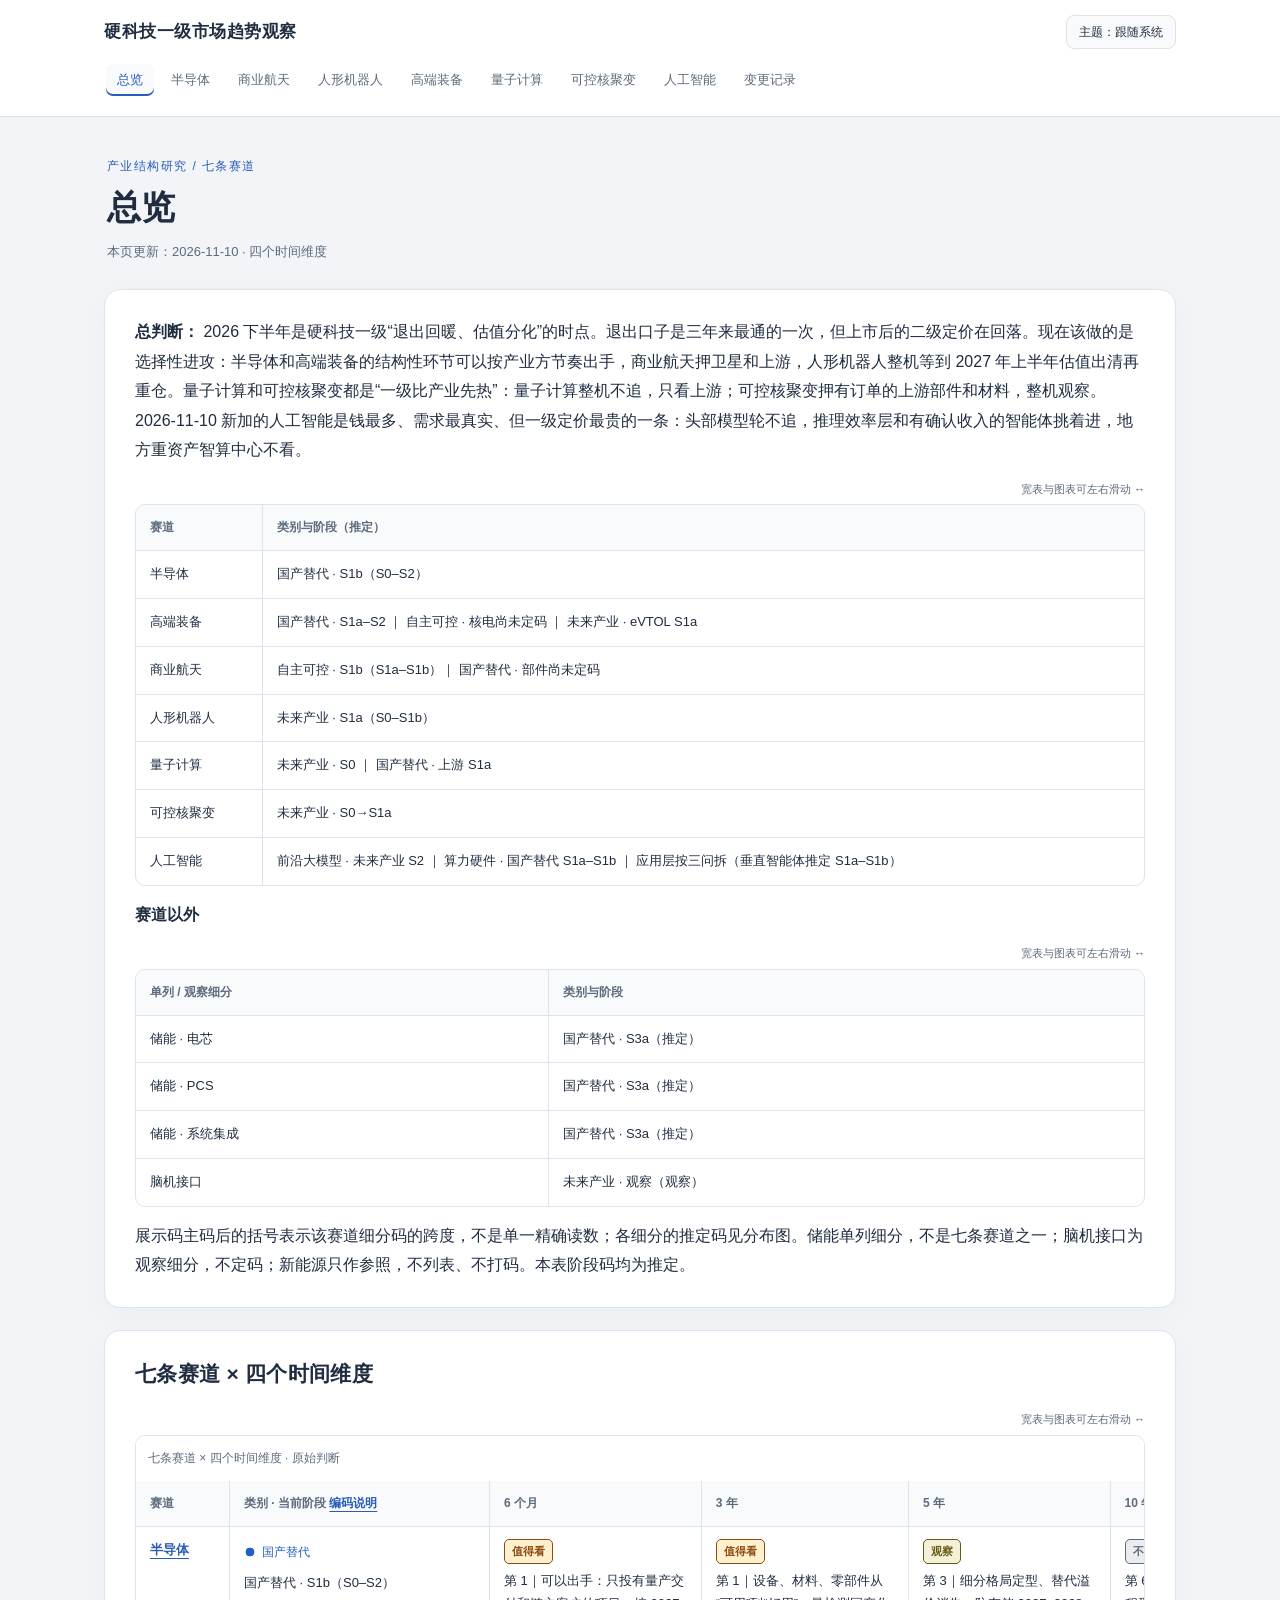
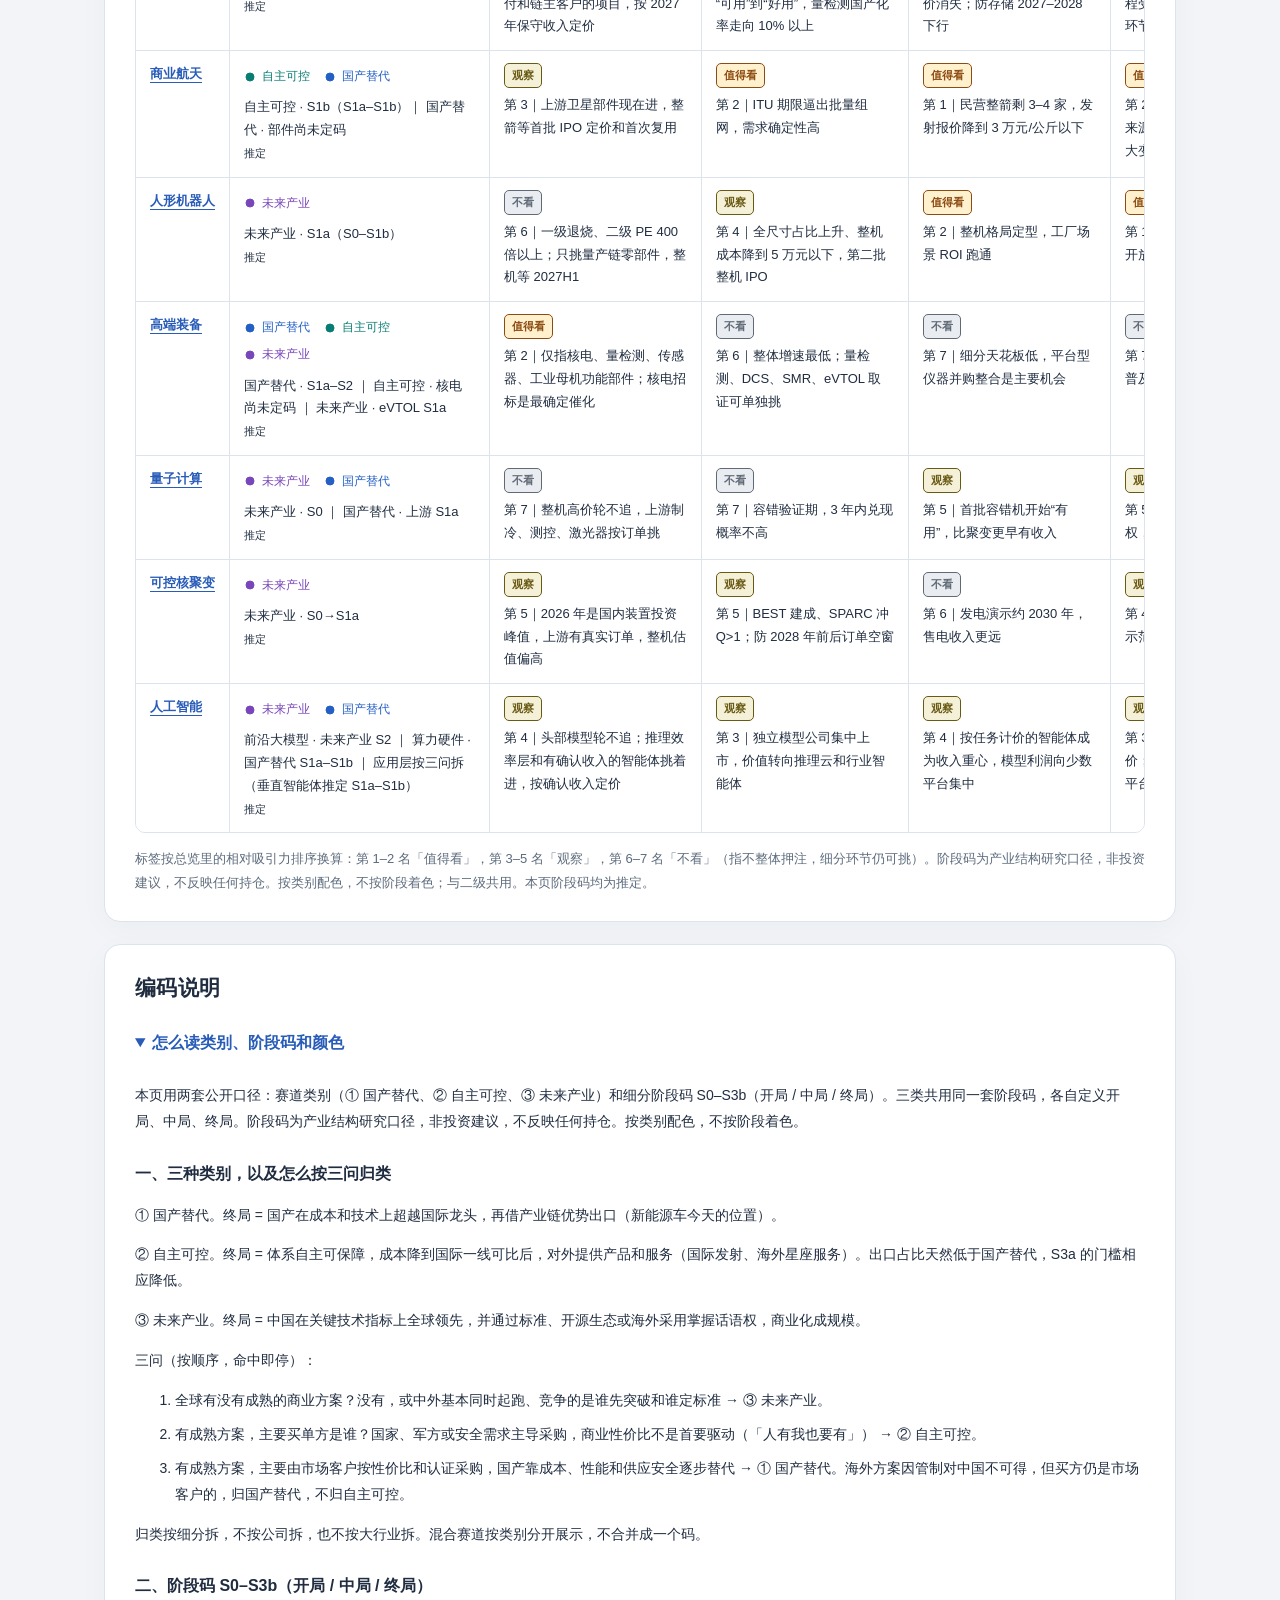
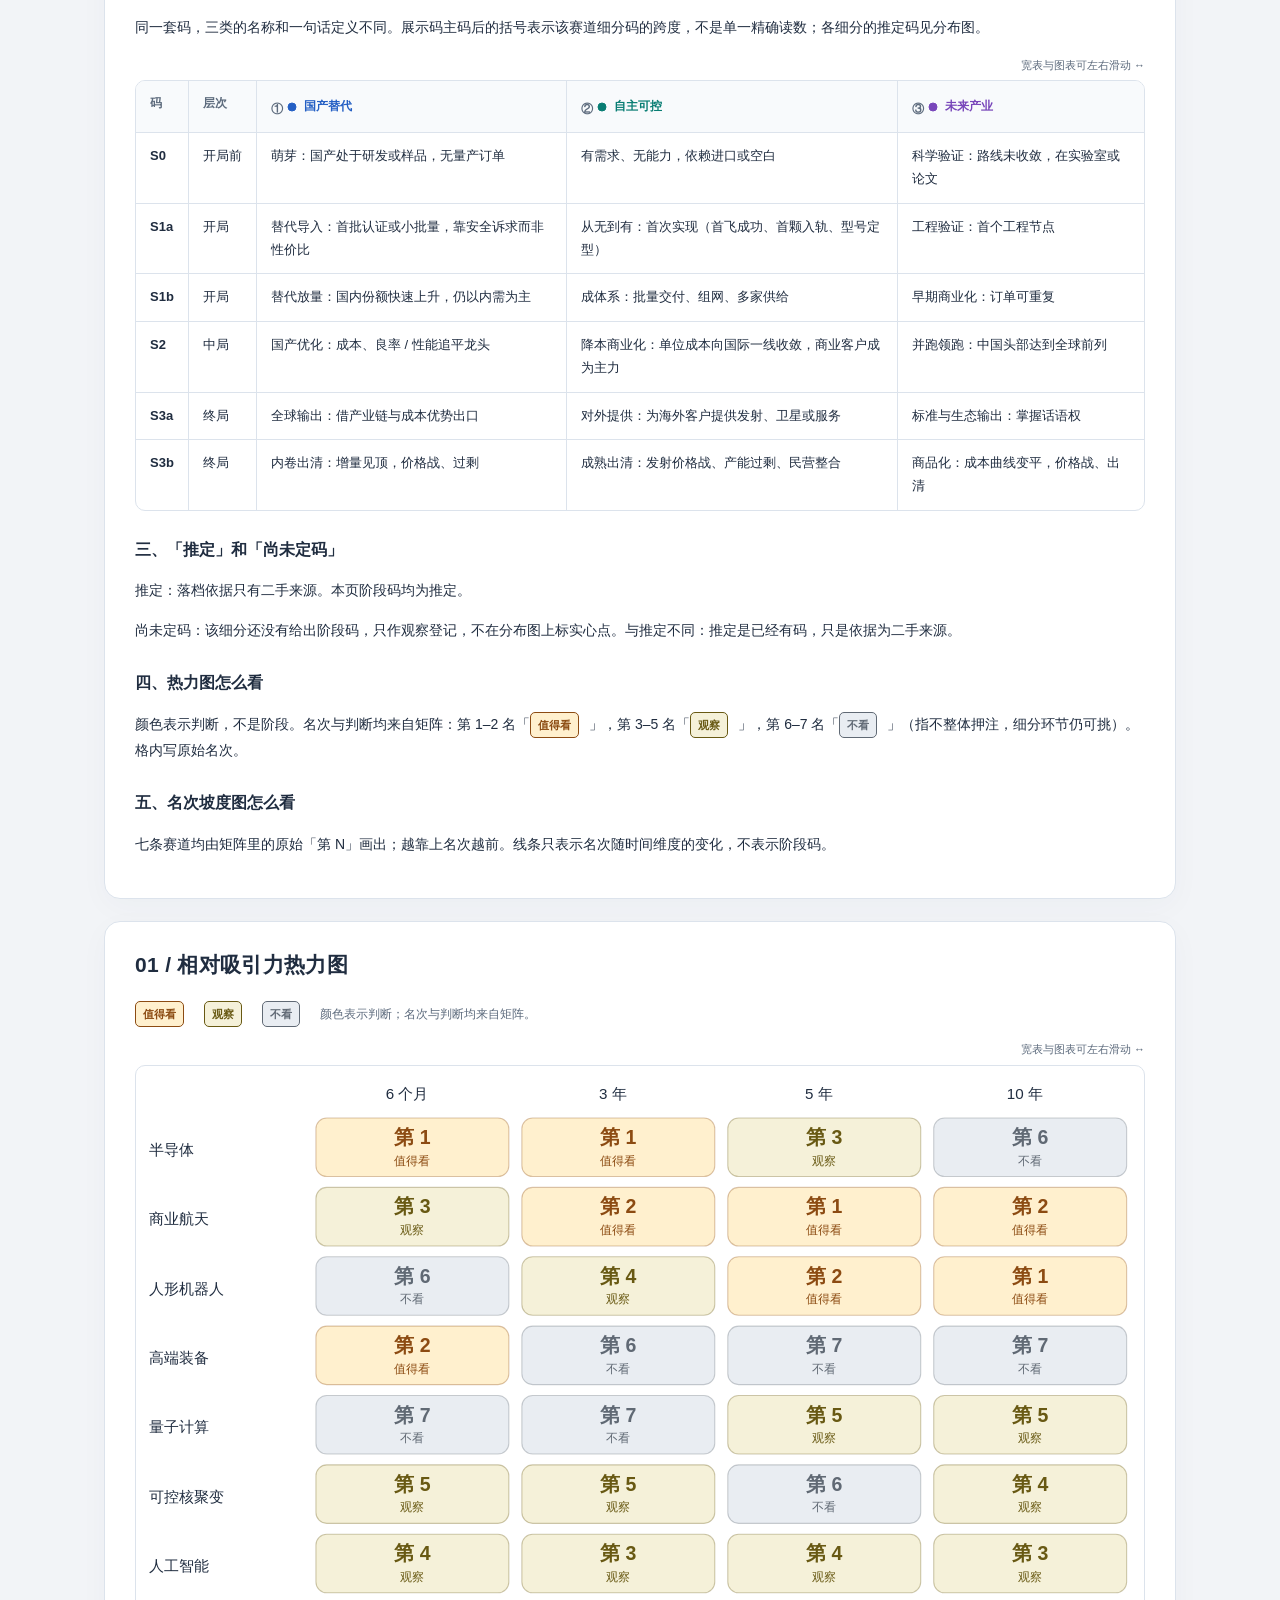
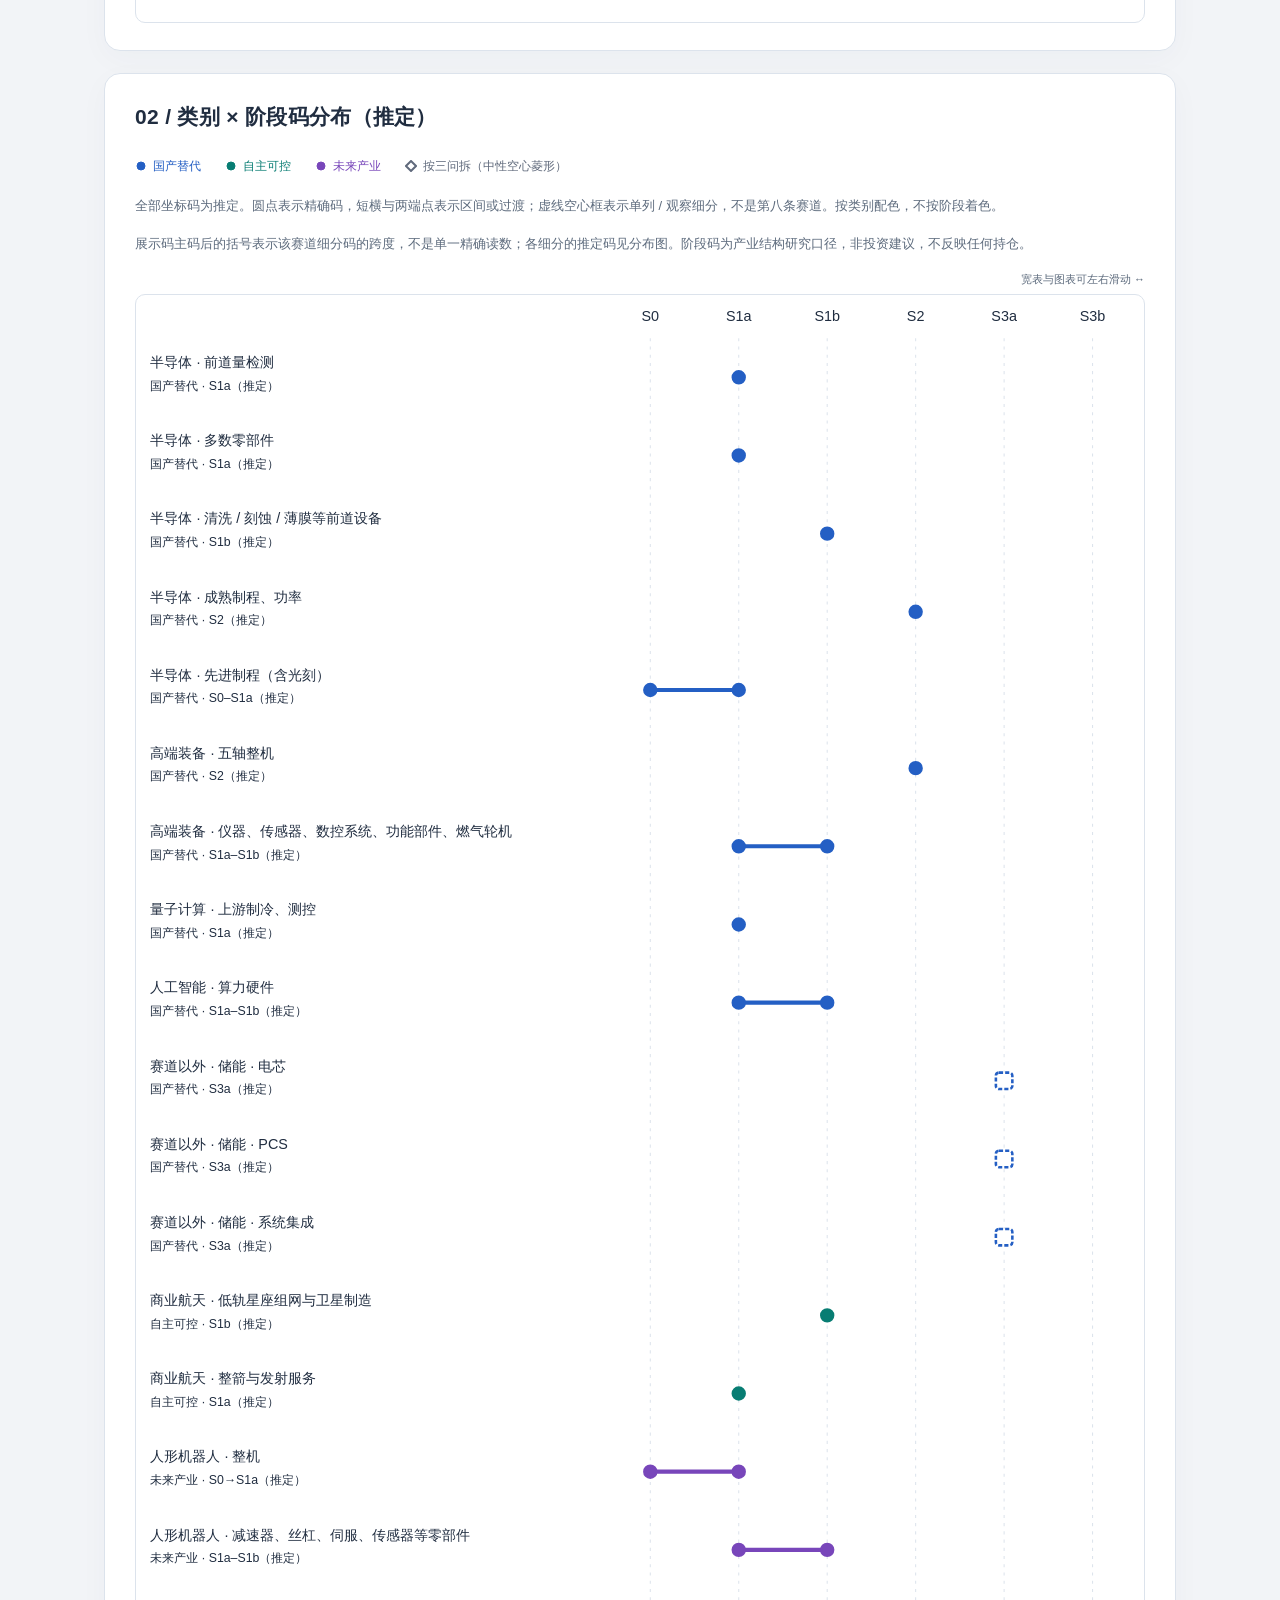
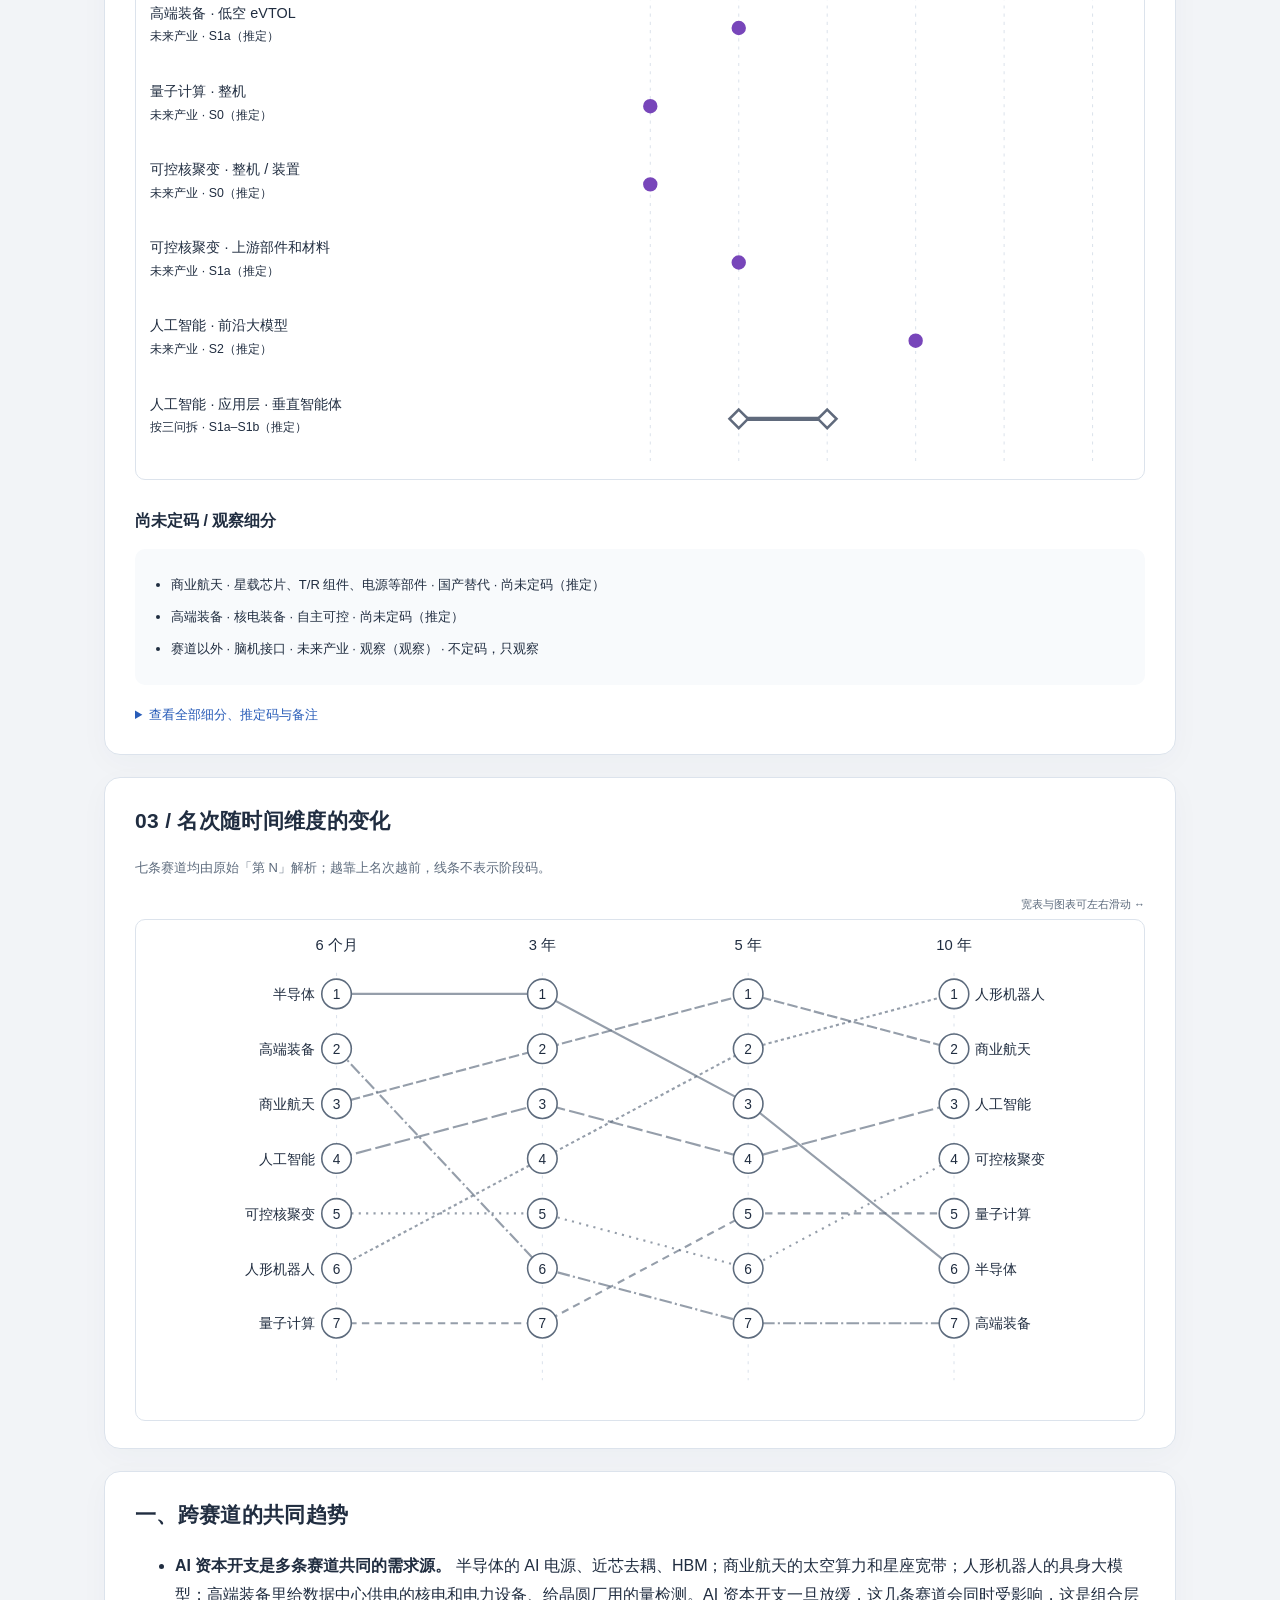
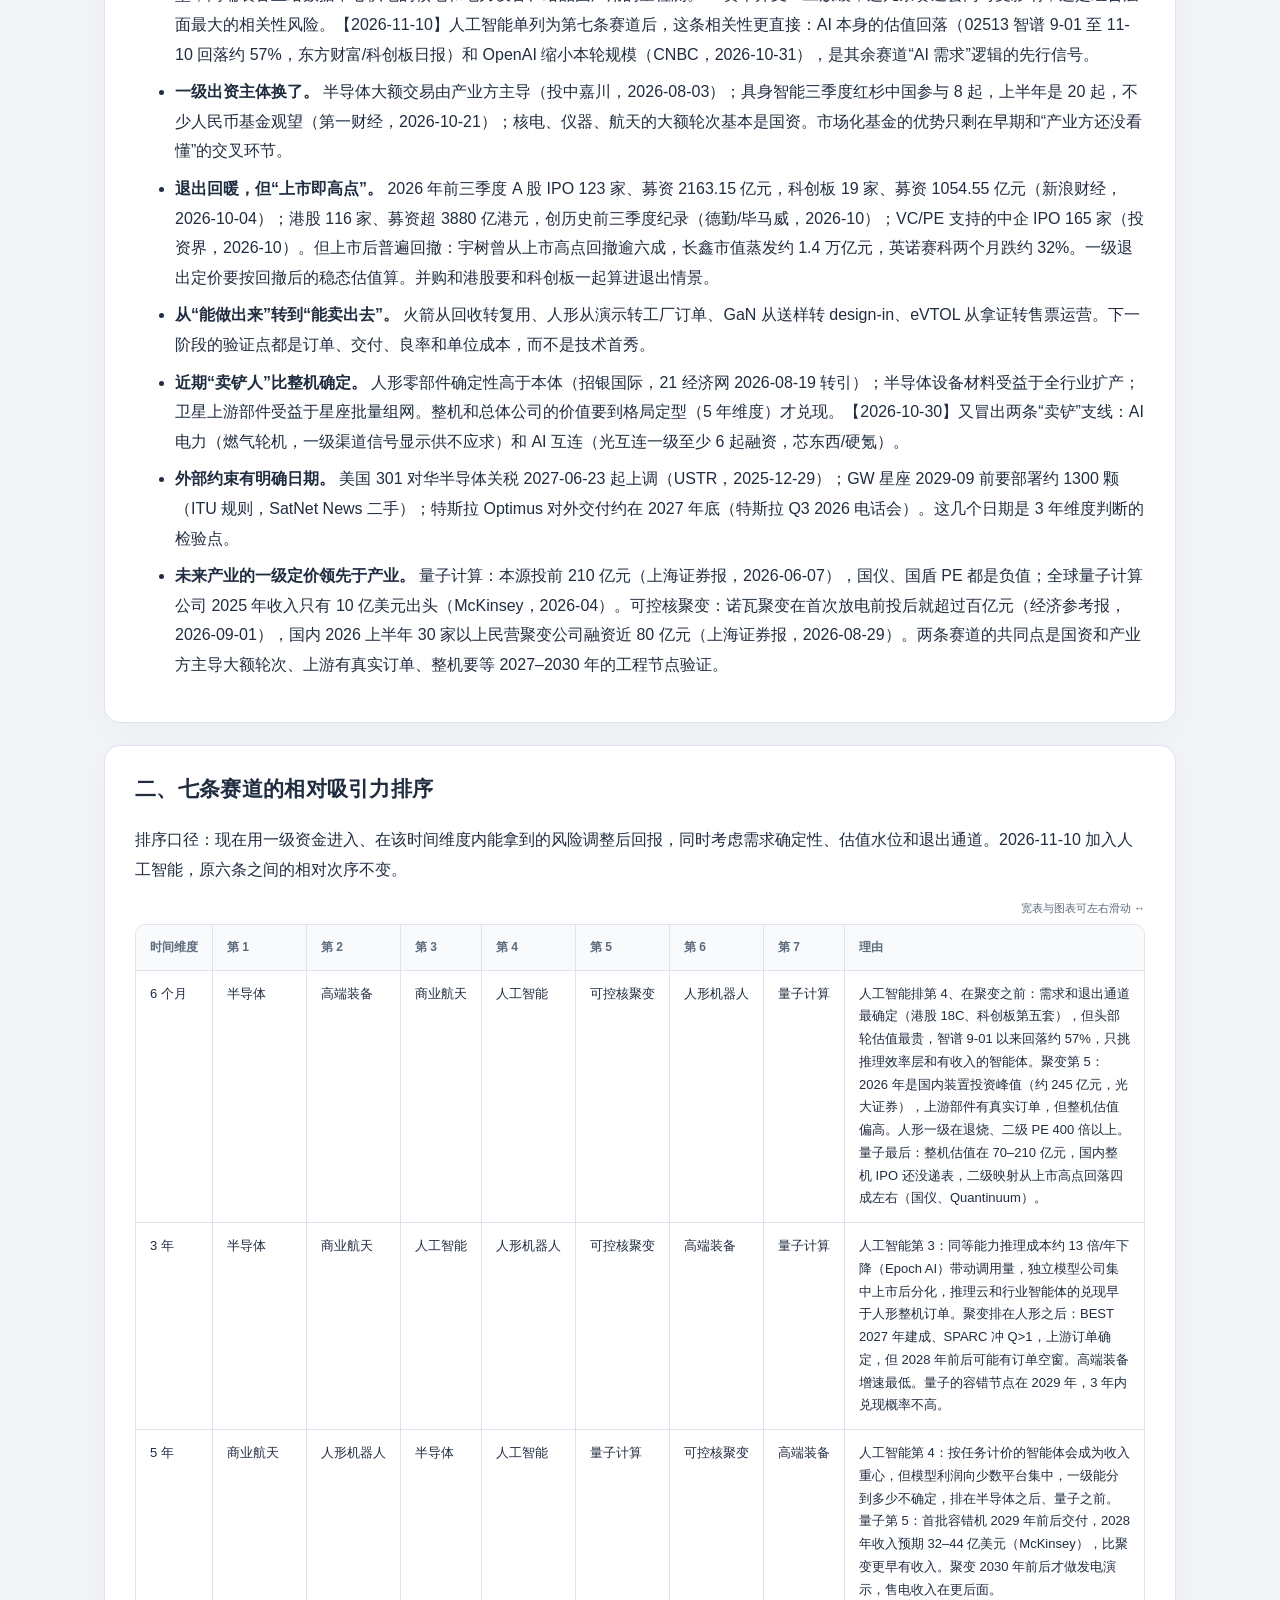
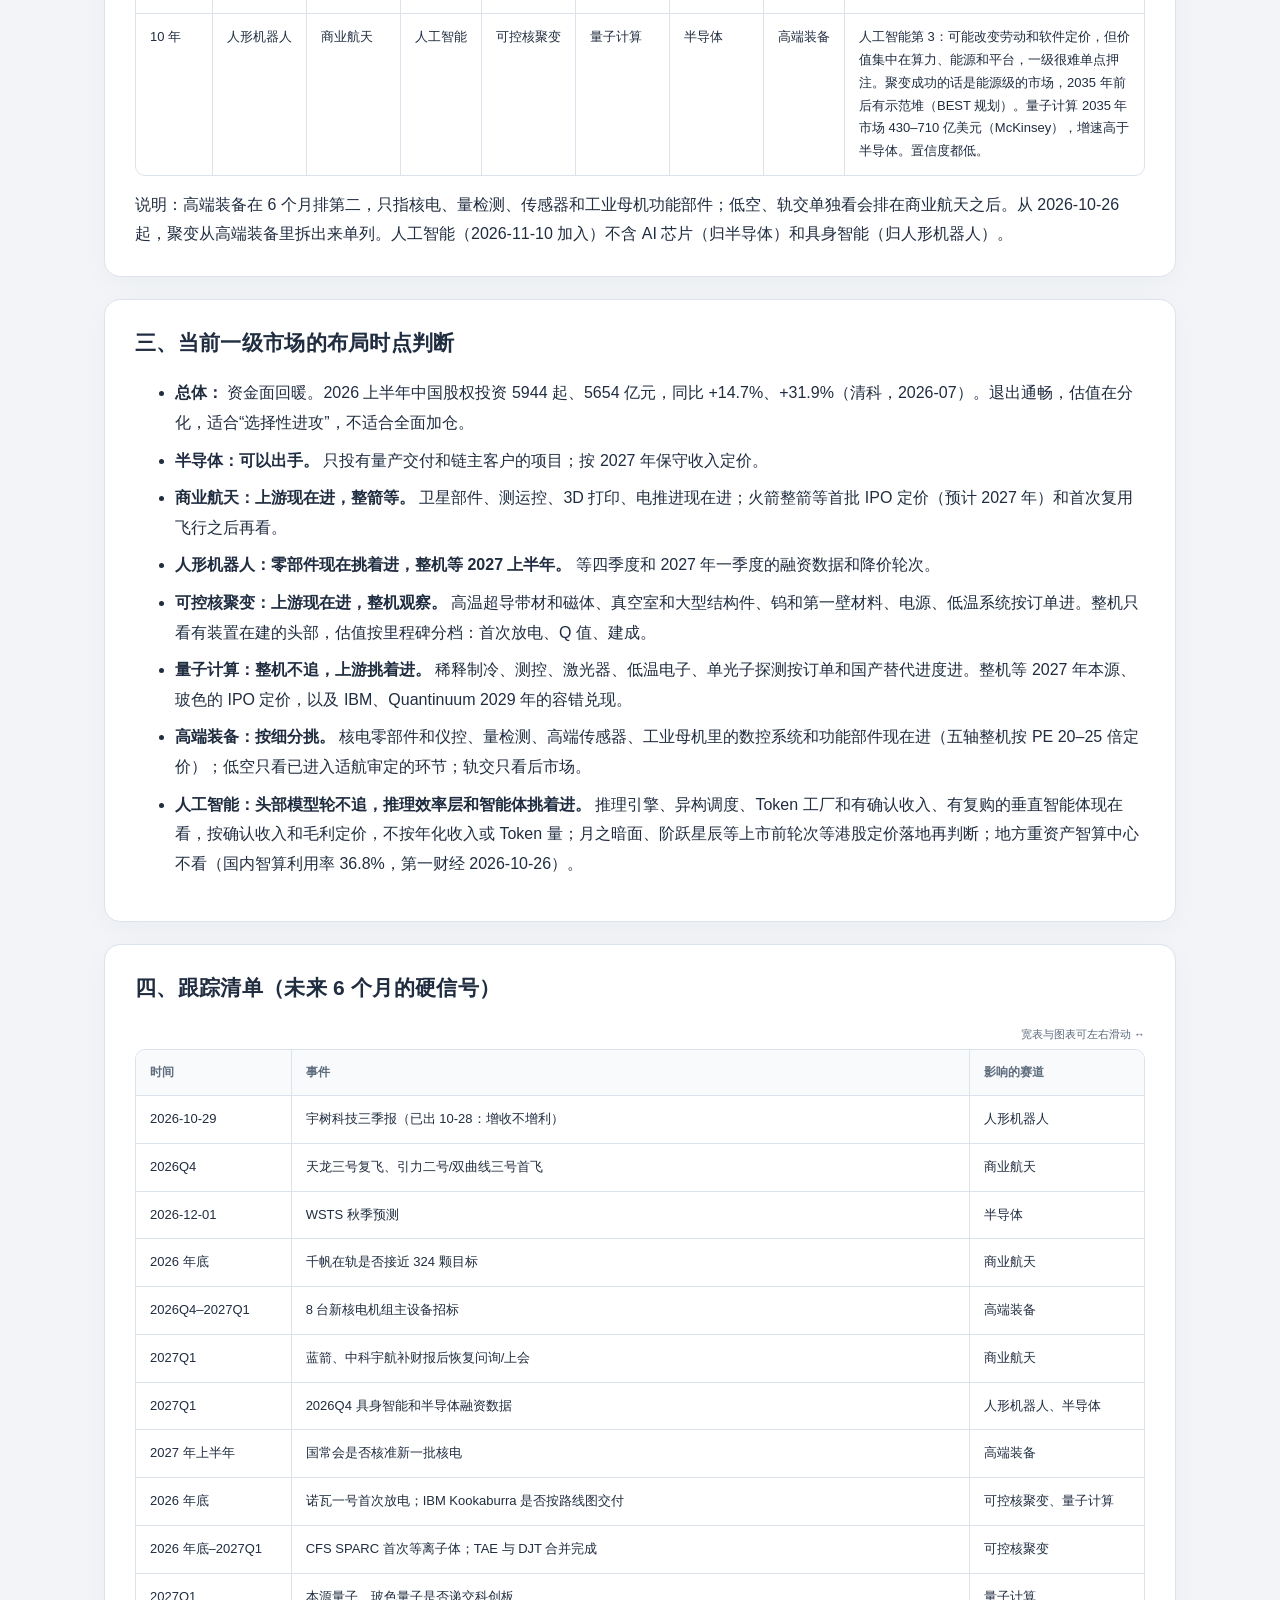
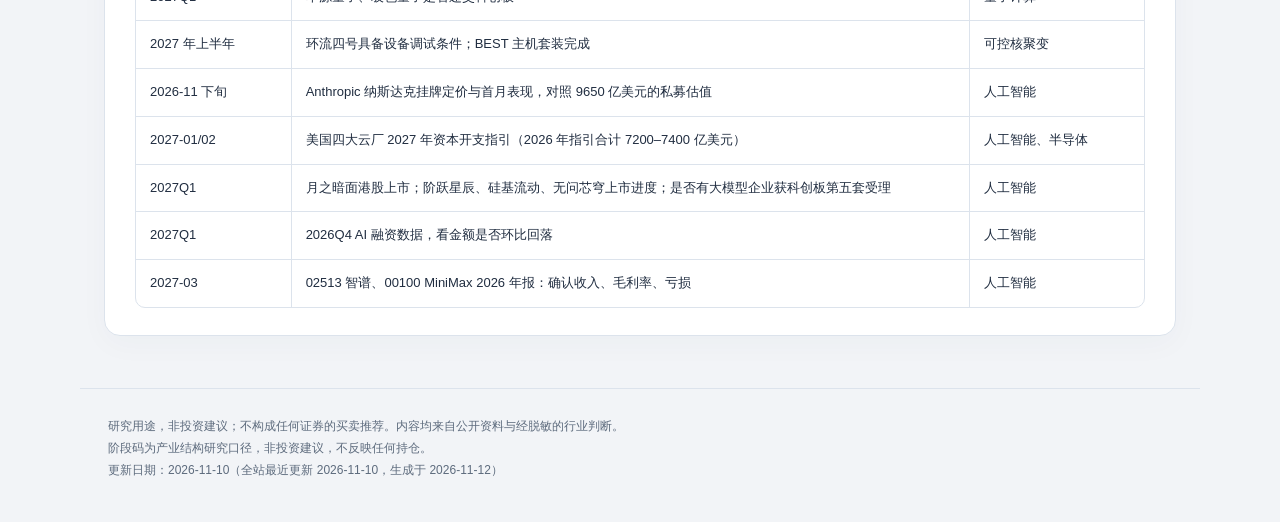
==== commit 2b487528: "Rename public stage layers from 始局/现局 to 开局/中局 Map legacy names at emit time so published pages cann" ====
--- a/docs/index.html
+++ b/docs/index.html
@@ -3,7 +3,7 @@
 <meta name="robots" content="noindex,nofollow">
 <meta name="viewport" content="width=device-width,initial-scale=1">
 <meta name="color-scheme" content="light dark">
-<title>总览｜硬科技一级市场趋势观察</title><script>(function(){try{var t=localStorage.getItem('theme');if(t==='light'||t==='dark')document.documentElement.dataset.theme=t;}catch(e){}})();</script><link rel="stylesheet" href="style.css?v=20261112-legend1"></head>
+<title>总览｜硬科技一级市场趋势观察</title><script>(function(){try{var t=localStorage.getItem('theme');if(t==='light'||t==='dark')document.documentElement.dataset.theme=t;}catch(e){}})();</script><link rel="stylesheet" href="style.css?v=20261112-rename1"></head>
 <body><a class="skip" href="#main">跳至正文</a><header><div class="header-inner"><div class="topbar"><a class="brand" href="index.html">硬科技一级市场趋势观察</a><button id="theme-toggle" type="button" aria-label="切换浅色、深色或跟随系统主题">主题：跟随系统</button></div><nav aria-label="主导航"><a href="index.html" class="on" aria-current="page">总览</a><a href="semiconductor.html">半导体</a><a href="space.html">商业航天</a><a href="humanoid.html">人形机器人</a><a href="equipment.html">高端装备</a><a href="quantum.html">量子计算</a><a href="fusion.html">可控核聚变</a><a href="ai.html">人工智能</a><a href="changelog.html">变更记录</a></nav></div></header>
 <main id="main"><div class="page-heading"><p class="eyebrow">产业结构研究 / 七条赛道</p><h1>总览</h1><p class="meta">本页更新：2026-11-10 · 四个时间维度</p></div><section class="card"><p><strong>总判断：</strong> 2026 下半年是硬科技一级“退出回暖、估值分化”的时点。退出口子是三年来最通的一次，但上市后的二级定价在回落。现在该做的是选择性进攻：半导体和高端装备的结构性环节可以按产业方节奏出手，商业航天押卫星和上游，人形机器人整机等到 2027 年上半年估值出清再重仓。量子计算和可控核聚变都是“一级比产业先热”：量子计算整机不追，只看上游；可控核聚变押有订单的上游部件和材料，整机观察。2026-11-10 新加的人工智能是钱最多、需求最真实、但一级定价最贵的一条：头部模型轮不追，推理效率层和有确认收入的智能体挑着进，地方重资产智算中心不看。</p>
 <p class="scroll-hint">宽表与图表可左右滑动 ↔</p><div class="tablewrap" tabindex="0" role="region" aria-label="可左右滑动的图表"><table class="markdown-table">
@@ -73,7 +73,7 @@
 </table></div>
 <p>展示码主码后的括号表示该赛道细分码的跨度，不是单一精确读数；各细分的推定码见分布图。储能单列细分，不是七条赛道之一；脑机接口为观察细分，不定码；新能源只作参照，不列表、不打码。本表阶段码均为推定。</p>
 </section><section class="card"><h2>七条赛道 × 四个时间维度</h2><p class="scroll-hint">宽表与图表可左右滑动 ↔</p><div class="tablewrap" tabindex="0" role="region" aria-label="可左右滑动的图表"><table class="matrix"><caption>七条赛道 × 四个时间维度 · 原始判断</caption><thead><tr><th scope="col">赛道</th><th scope="col">类别 · 当前阶段 <a href="#code-guide">编码说明</a></th><th scope="col">6 个月</th><th scope="col">3 年</th><th scope="col">5 年</th><th scope="col">10 年</th></tr></thead><tbody><tr><th scope="row"><a href="semiconductor.html">半导体</a></th><td class="stage-cell"><span class="category domestic" style="display:inline-flex;align-items:center;gap:6px;margin:3px 14px 3px 0;color:#245fc4;white-space:nowrap"><svg xmlns="http://www.w3.org/2000/svg" class="category-marker" width="12" height="12" viewBox="0 0 12 12" aria-hidden="true"><circle cx="6" cy="6" r="4" fill="#245fc4" stroke="#245fc4" stroke-width="1"/></svg>国产替代</span><span class="line">国产替代 · S1b（S0–S2）<br><small>推定</small></span></td><td><span class="tag go" style="display:inline-block;margin-right:10px;padding:2px 7px;border-radius:5px;color:#8c4b12;background:#fff0ce">值得看</span><span class="line">第 1｜可以出手：只投有量产交付和链主客户的项目，按 2027 年保守收入定价</span></td><td><span class="tag go" style="display:inline-block;margin-right:10px;padding:2px 7px;border-radius:5px;color:#8c4b12;background:#fff0ce">值得看</span><span class="line">第 1｜设备、材料、零部件从“可用”到“好用”，量检测国产化率走向 10% 以上</span></td><td><span class="tag watch" style="display:inline-block;margin-right:10px;padding:2px 7px;border-radius:5px;color:#685913;background:#f5f1d9">观察</span><span class="line">第 3｜细分格局定型、替代溢价消失；防存储 2027–2028 下行</span></td><td><span class="tag no" style="display:inline-block;margin-right:10px;padding:2px 7px;border-radius:5px;color:#606974;background:#e9edf2">不看</span><span class="line">第 6｜自主体系成形但先进制程受限；只挑绕开先进制程的环节</span></td></tr><tr><th scope="row"><a href="space.html">商业航天</a></th><td class="stage-cell"><span class="category sovereign" style="display:inline-flex;align-items:center;gap:6px;margin:3px 14px 3px 0;color:#087d73;white-space:nowrap"><svg xmlns="http://www.w3.org/2000/svg" class="category-marker" width="12" height="12" viewBox="0 0 12 12" aria-hidden="true"><circle cx="6" cy="6" r="4" fill="#087d73" stroke="#087d73" stroke-width="1"/></svg>自主可控</span><span class="category domestic" style="display:inline-flex;align-items:center;gap:6px;margin:3px 14px 3px 0;color:#245fc4;white-space:nowrap"><svg xmlns="http://www.w3.org/2000/svg" class="category-marker" width="12" height="12" viewBox="0 0 12 12" aria-hidden="true"><circle cx="6" cy="6" r="4" fill="#245fc4" stroke="#245fc4" stroke-width="1"/></svg>国产替代</span><span class="line">自主可控 · S1b（S1a–S1b）｜ 国产替代 · 部件尚未定码<br><small>推定</small></span></td><td><span class="tag watch" style="display:inline-block;margin-right:10px;padding:2px 7px;border-radius:5px;color:#685913;background:#f5f1d9">观察</span><span class="line">第 3｜上游卫星部件现在进，整箭等首批 IPO 定价和首次复用</span></td><td><span class="tag go" style="display:inline-block;margin-right:10px;padding:2px 7px;border-radius:5px;color:#8c4b12;background:#fff0ce">值得看</span><span class="line">第 2｜ITU 期限逼出批量组网，需求确定性高</span></td><td><span class="tag go" style="display:inline-block;margin-right:10px;padding:2px 7px;border-radius:5px;color:#8c4b12;background:#fff0ce">值得看</span><span class="line">第 1｜民营整箭剩 3–4 家，发射报价降到 3 万元/公斤以下</span></td><td><span class="tag go" style="display:inline-block;margin-right:10px;padding:2px 7px;border-radius:5px;color:#8c4b12;background:#fff0ce">值得看</span><span class="line">第 2｜卫星互联网成为现金流来源；补网成本能否覆盖是最大变数</span></td></tr><tr><th scope="row"><a href="humanoid.html">人形机器人</a></th><td class="stage-cell"><span class="category future" style="display:inline-flex;align-items:center;gap:6px;margin:3px 14px 3px 0;color:#7846ba;white-space:nowrap"><svg xmlns="http://www.w3.org/2000/svg" class="category-marker" width="12" height="12" viewBox="0 0 12 12" aria-hidden="true"><circle cx="6" cy="6" r="4" fill="#7846ba" stroke="#7846ba" stroke-width="1"/></svg>未来产业</span><span class="line">未来产业 · S1a（S0–S1b）<br><small>推定</small></span></td><td><span class="tag no" style="display:inline-block;margin-right:10px;padding:2px 7px;border-radius:5px;color:#606974;background:#e9edf2">不看</span><span class="line">第 6｜一级退烧、二级 PE 400 倍以上；只挑量产链零部件，整机等 2027H1</span></td><td><span class="tag watch" style="display:inline-block;margin-right:10px;padding:2px 7px;border-radius:5px;color:#685913;background:#f5f1d9">观察</span><span class="line">第 4｜全尺寸占比上升、整机成本降到 5 万元以下，第二批整机 IPO</span></td><td><span class="tag go" style="display:inline-block;margin-right:10px;padding:2px 7px;border-radius:5px;color:#8c4b12;background:#fff0ce">值得看</span><span class="line">第 2｜整机格局定型，工厂场景 ROI 跑通</span></td><td><span class="tag go" style="display:inline-block;margin-right:10px;padding:2px 7px;border-radius:5px;color:#8c4b12;background:#fff0ce">值得看</span><span class="line">第 1｜天花板最高的终端，但开放场景通用操作仍未验证</span></td></tr><tr><th scope="row"><a href="equipment.html">高端装备</a></th><td class="stage-cell"><span class="category domestic" style="display:inline-flex;align-items:center;gap:6px;margin:3px 14px 3px 0;color:#245fc4;white-space:nowrap"><svg xmlns="http://www.w3.org/2000/svg" class="category-marker" width="12" height="12" viewBox="0 0 12 12" aria-hidden="true"><circle cx="6" cy="6" r="4" fill="#245fc4" stroke="#245fc4" stroke-width="1"/></svg>国产替代</span><span class="category sovereign" style="display:inline-flex;align-items:center;gap:6px;margin:3px 14px 3px 0;color:#087d73;white-space:nowrap"><svg xmlns="http://www.w3.org/2000/svg" class="category-marker" width="12" height="12" viewBox="0 0 12 12" aria-hidden="true"><circle cx="6" cy="6" r="4" fill="#087d73" stroke="#087d73" stroke-width="1"/></svg>自主可控</span><span class="category future" style="display:inline-flex;align-items:center;gap:6px;margin:3px 14px 3px 0;color:#7846ba;white-space:nowrap"><svg xmlns="http://www.w3.org/2000/svg" class="category-marker" width="12" height="12" viewBox="0 0 12 12" aria-hidden="true"><circle cx="6" cy="6" r="4" fill="#7846ba" stroke="#7846ba" stroke-width="1"/></svg>未来产业</span><span class="line">国产替代 · S1a–S2 ｜ 自主可控 · 核电尚未定码 ｜ 未来产业 · eVTOL S1a<br><small>推定</small></span></td><td><span class="tag go" style="display:inline-block;margin-right:10px;padding:2px 7px;border-radius:5px;color:#8c4b12;background:#fff0ce">值得看</span><span class="line">第 2｜仅指核电、量检测、传感器、工业母机功能部件；核电招标是最确定催化</span></td><td><span class="tag no" style="display:inline-block;margin-right:10px;padding:2px 7px;border-radius:5px;color:#606974;background:#e9edf2">不看</span><span class="line">第 6｜整体增速最低；量检测、DCS、SMR、eVTOL 取证可单独挑</span></td><td><span class="tag no" style="display:inline-block;margin-right:10px;padding:2px 7px;border-radius:5px;color:#606974;background:#e9edf2">不看</span><span class="line">第 7｜细分天花板低，平台型仪器并购整合是主要机会</span></td><td><span class="tag no" style="display:inline-block;margin-right:10px;padding:2px 7px;border-radius:5px;color:#606974;background:#e9edf2">不看</span><span class="line">第 7｜期权在聚变上游和低空普及，整体不押</span></td></tr><tr><th scope="row"><a href="quantum.html">量子计算</a></th><td class="stage-cell"><span class="category future" style="display:inline-flex;align-items:center;gap:6px;margin:3px 14px 3px 0;color:#7846ba;white-space:nowrap"><svg xmlns="http://www.w3.org/2000/svg" class="category-marker" width="12" height="12" viewBox="0 0 12 12" aria-hidden="true"><circle cx="6" cy="6" r="4" fill="#7846ba" stroke="#7846ba" stroke-width="1"/></svg>未来产业</span><span class="category domestic" style="display:inline-flex;align-items:center;gap:6px;margin:3px 14px 3px 0;color:#245fc4;white-space:nowrap"><svg xmlns="http://www.w3.org/2000/svg" class="category-marker" width="12" height="12" viewBox="0 0 12 12" aria-hidden="true"><circle cx="6" cy="6" r="4" fill="#245fc4" stroke="#245fc4" stroke-width="1"/></svg>国产替代</span><span class="line">未来产业 · S0 ｜ 国产替代 · 上游 S1a<br><small>推定</small></span></td><td><span class="tag no" style="display:inline-block;margin-right:10px;padding:2px 7px;border-radius:5px;color:#606974;background:#e9edf2">不看</span><span class="line">第 7｜整机高价轮不追，上游制冷、测控、激光器按订单挑</span></td><td><span class="tag no" style="display:inline-block;margin-right:10px;padding:2px 7px;border-radius:5px;color:#606974;background:#e9edf2">不看</span><span class="line">第 7｜容错验证期，3 年内兑现概率不高</span></td><td><span class="tag watch" style="display:inline-block;margin-right:10px;padding:2px 7px;border-radius:5px;color:#685913;background:#f5f1d9">观察</span><span class="line">第 5｜首批容错机开始“有用”，比聚变更早有收入</span></td><td><span class="tag watch" style="display:inline-block;margin-right:10px;padding:2px 7px;border-radius:5px;color:#685913;background:#f5f1d9">观察</span><span class="line">第 5｜可能改写计算范式的期权，AI 替代是最大风险</span></td></tr><tr><th scope="row"><a href="fusion.html">可控核聚变</a></th><td class="stage-cell"><span class="category future" style="display:inline-flex;align-items:center;gap:6px;margin:3px 14px 3px 0;color:#7846ba;white-space:nowrap"><svg xmlns="http://www.w3.org/2000/svg" class="category-marker" width="12" height="12" viewBox="0 0 12 12" aria-hidden="true"><circle cx="6" cy="6" r="4" fill="#7846ba" stroke="#7846ba" stroke-width="1"/></svg>未来产业</span><span class="line">未来产业 · S0→S1a<br><small>推定</small></span></td><td><span class="tag watch" style="display:inline-block;margin-right:10px;padding:2px 7px;border-radius:5px;color:#685913;background:#f5f1d9">观察</span><span class="line">第 5｜2026 年是国内装置投资峰值，上游有真实订单，整机估值偏高</span></td><td><span class="tag watch" style="display:inline-block;margin-right:10px;padding:2px 7px;border-radius:5px;color:#685913;background:#f5f1d9">观察</span><span class="line">第 5｜BEST 建成、SPARC 冲 Q&gt;1；防 2028 年前后订单空窗</span></td><td><span class="tag no" style="display:inline-block;margin-right:10px;padding:2px 7px;border-radius:5px;color:#606974;background:#e9edf2">不看</span><span class="line">第 6｜发电演示约 2030 年，售电收入更远</span></td><td><span class="tag watch" style="display:inline-block;margin-right:10px;padding:2px 7px;border-radius:5px;color:#685913;background:#f5f1d9">观察</span><span class="line">第 4｜成功则是能源级市场，示范堆约 2035 年；置信度低</span></td></tr><tr><th scope="row"><a href="ai.html">人工智能</a></th><td class="stage-cell"><span class="category future" style="display:inline-flex;align-items:center;gap:6px;margin:3px 14px 3px 0;color:#7846ba;white-space:nowrap"><svg xmlns="http://www.w3.org/2000/svg" class="category-marker" width="12" height="12" viewBox="0 0 12 12" aria-hidden="true"><circle cx="6" cy="6" r="4" fill="#7846ba" stroke="#7846ba" stroke-width="1"/></svg>未来产业</span><span class="category domestic" style="display:inline-flex;align-items:center;gap:6px;margin:3px 14px 3px 0;color:#245fc4;white-space:nowrap"><svg xmlns="http://www.w3.org/2000/svg" class="category-marker" width="12" height="12" viewBox="0 0 12 12" aria-hidden="true"><circle cx="6" cy="6" r="4" fill="#245fc4" stroke="#245fc4" stroke-width="1"/></svg>国产替代</span><span class="line">前沿大模型 · 未来产业 S2 ｜ 算力硬件 · 国产替代 S1a–S1b ｜ 应用层按三问拆（垂直智能体推定 S1a–S1b）<br><small>推定</small></span></td><td><span class="tag watch" style="display:inline-block;margin-right:10px;padding:2px 7px;border-radius:5px;color:#685913;background:#f5f1d9">观察</span><span class="line">第 4｜头部模型轮不追；推理效率层和有确认收入的智能体挑着进，按确认收入定价</span></td><td><span class="tag watch" style="display:inline-block;margin-right:10px;padding:2px 7px;border-radius:5px;color:#685913;background:#f5f1d9">观察</span><span class="line">第 3｜独立模型公司集中上市，价值转向推理云和行业智能体</span></td><td><span class="tag watch" style="display:inline-block;margin-right:10px;padding:2px 7px;border-radius:5px;color:#685913;background:#f5f1d9">观察</span><span class="line">第 4｜按任务计价的智能体成为收入重心，模型利润向少数平台集中</span></td><td><span class="tag watch" style="display:inline-block;margin-right:10px;padding:2px 7px;border-radius:5px;color:#685913;background:#f5f1d9">观察</span><span class="line">第 3｜可能改变劳动和软件定价；价值集中在算力、能源和平台，置信度低</span></td></tr></tbody></table></div><p class="note">标签按总览里的相对吸引力排序换算：第 1–2 名「值得看」，第 3–5 名「观察」，第 6–7 名「不看」（指不整体押注，细分环节仍可挑）。阶段码为产业结构研究口径，非投资建议，不反映任何持仓。按类别配色，不按阶段着色；与二级共用。本页阶段码均为推定。</p></section><section class="card"><h2>编码说明</h2><div id="code-guide"><details open><summary>怎么读类别、阶段码和颜色</summary>
-<p>本页用两套公开口径：赛道类别（① 国产替代、② 自主可控、③ 未来产业）和细分阶段码 S0–S3b（始局 / 现局 / 终局）。三类共用同一套阶段码，各自定义始局、现局、终局。阶段码为产业结构研究口径，非投资建议，不反映任何持仓。按类别配色，不按阶段着色。</p>
+<p>本页用两套公开口径：赛道类别（① 国产替代、② 自主可控、③ 未来产业）和细分阶段码 S0–S3b（开局 / 中局 / 终局）。三类共用同一套阶段码，各自定义开局、中局、终局。阶段码为产业结构研究口径，非投资建议，不反映任何持仓。按类别配色，不按阶段着色。</p>
 <h3>一、三种类别，以及怎么按三问归类</h3>
 <p>① 国产替代。终局 = 国产在成本和技术上超越国际龙头，再借产业链优势出口（新能源车今天的位置）。</p>
 <p>② 自主可控。终局 = 体系自主可保障，成本降到国际一线可比后，对外提供产品和服务（国际发射、海外星座服务）。出口占比天然低于国产替代，S3a 的门槛相应降低。</p>
@@ -85,9 +85,9 @@
 <li>有成熟方案，主要由市场客户按性价比和认证采购，国产靠成本、性能和供应安全逐步替代 → ① 国产替代。海外方案因管制对中国不可得，但买方仍是市场客户的，归国产替代，不归自主可控。</li>
 </ol>
 <p>归类按细分拆，不按公司拆，也不按大行业拆。混合赛道按类别分开展示，不合并成一个码。</p>
-<h3>二、阶段码 S0–S3b（始局 / 现局 / 终局）</h3>
+<h3>二、阶段码 S0–S3b（开局 / 中局 / 终局）</h3>
 <p>同一套码，三类的名称和一句话定义不同。展示码主码后的括号表示该赛道细分码的跨度，不是单一精确读数；各细分的推定码见分布图。</p>
-<p class="scroll-hint">宽表与图表可左右滑动 ↔</p><div class="tablewrap" tabindex="0" role="region" aria-label="可左右滑动的图表"><table class="code-table"><thead><tr><th scope="col">码</th><th scope="col">层次</th><th scope="col">① <span class="category domestic" style="display:inline-flex;align-items:center;gap:6px;margin:3px 14px 3px 0;color:#245fc4;white-space:nowrap"><svg xmlns="http://www.w3.org/2000/svg" class="category-marker" width="12" height="12" viewBox="0 0 12 12" aria-hidden="true"><circle cx="6" cy="6" r="4" fill="#245fc4" stroke="#245fc4" stroke-width="1"/></svg>国产替代</span></th><th scope="col">② <span class="category sovereign" style="display:inline-flex;align-items:center;gap:6px;margin:3px 14px 3px 0;color:#087d73;white-space:nowrap"><svg xmlns="http://www.w3.org/2000/svg" class="category-marker" width="12" height="12" viewBox="0 0 12 12" aria-hidden="true"><circle cx="6" cy="6" r="4" fill="#087d73" stroke="#087d73" stroke-width="1"/></svg>自主可控</span></th><th scope="col">③ <span class="category future" style="display:inline-flex;align-items:center;gap:6px;margin:3px 14px 3px 0;color:#7846ba;white-space:nowrap"><svg xmlns="http://www.w3.org/2000/svg" class="category-marker" width="12" height="12" viewBox="0 0 12 12" aria-hidden="true"><circle cx="6" cy="6" r="4" fill="#7846ba" stroke="#7846ba" stroke-width="1"/></svg>未来产业</span></th></tr></thead><tbody><tr><th scope="row">S0</th><td>始局前</td><td>萌芽：国产处于研发或样品，无量产订单</td><td>有需求、无能力，依赖进口或空白</td><td>科学验证：路线未收敛，在实验室或论文</td></tr><tr><th scope="row">S1a</th><td>始局</td><td>替代导入：首批认证或小批量，靠安全诉求而非性价比</td><td>从无到有：首次实现（首飞成功、首颗入轨、型号定型）</td><td>工程验证：首个工程节点</td></tr><tr><th scope="row">S1b</th><td>始局</td><td>替代放量：国内份额快速上升，仍以内需为主</td><td>成体系：批量交付、组网、多家供给</td><td>早期商业化：订单可重复</td></tr><tr><th scope="row">S2</th><td>现局</td><td>国产优化：成本、良率 / 性能追平龙头</td><td>降本商业化：单位成本向国际一线收敛，商业客户成为主力</td><td>并跑领跑：中国头部达到全球前列</td></tr><tr><th scope="row">S3a</th><td>终局</td><td>全球输出：借产业链与成本优势出口</td><td>对外提供：为海外客户提供发射、卫星或服务</td><td>标准与生态输出：掌握话语权</td></tr><tr><th scope="row">S3b</th><td>终局</td><td>内卷出清：增量见顶，价格战、过剩</td><td>成熟出清：发射价格战、产能过剩、民营整合</td><td>商品化：成本曲线变平，价格战、出清</td></tr></tbody></table></div>
+<p class="scroll-hint">宽表与图表可左右滑动 ↔</p><div class="tablewrap" tabindex="0" role="region" aria-label="可左右滑动的图表"><table class="code-table"><thead><tr><th scope="col">码</th><th scope="col">层次</th><th scope="col">① <span class="category domestic" style="display:inline-flex;align-items:center;gap:6px;margin:3px 14px 3px 0;color:#245fc4;white-space:nowrap"><svg xmlns="http://www.w3.org/2000/svg" class="category-marker" width="12" height="12" viewBox="0 0 12 12" aria-hidden="true"><circle cx="6" cy="6" r="4" fill="#245fc4" stroke="#245fc4" stroke-width="1"/></svg>国产替代</span></th><th scope="col">② <span class="category sovereign" style="display:inline-flex;align-items:center;gap:6px;margin:3px 14px 3px 0;color:#087d73;white-space:nowrap"><svg xmlns="http://www.w3.org/2000/svg" class="category-marker" width="12" height="12" viewBox="0 0 12 12" aria-hidden="true"><circle cx="6" cy="6" r="4" fill="#087d73" stroke="#087d73" stroke-width="1"/></svg>自主可控</span></th><th scope="col">③ <span class="category future" style="display:inline-flex;align-items:center;gap:6px;margin:3px 14px 3px 0;color:#7846ba;white-space:nowrap"><svg xmlns="http://www.w3.org/2000/svg" class="category-marker" width="12" height="12" viewBox="0 0 12 12" aria-hidden="true"><circle cx="6" cy="6" r="4" fill="#7846ba" stroke="#7846ba" stroke-width="1"/></svg>未来产业</span></th></tr></thead><tbody><tr><th scope="row">S0</th><td>开局前</td><td>萌芽：国产处于研发或样品，无量产订单</td><td>有需求、无能力，依赖进口或空白</td><td>科学验证：路线未收敛，在实验室或论文</td></tr><tr><th scope="row">S1a</th><td>开局</td><td>替代导入：首批认证或小批量，靠安全诉求而非性价比</td><td>从无到有：首次实现（首飞成功、首颗入轨、型号定型）</td><td>工程验证：首个工程节点</td></tr><tr><th scope="row">S1b</th><td>开局</td><td>替代放量：国内份额快速上升，仍以内需为主</td><td>成体系：批量交付、组网、多家供给</td><td>早期商业化：订单可重复</td></tr><tr><th scope="row">S2</th><td>中局</td><td>国产优化：成本、良率 / 性能追平龙头</td><td>降本商业化：单位成本向国际一线收敛，商业客户成为主力</td><td>并跑领跑：中国头部达到全球前列</td></tr><tr><th scope="row">S3a</th><td>终局</td><td>全球输出：借产业链与成本优势出口</td><td>对外提供：为海外客户提供发射、卫星或服务</td><td>标准与生态输出：掌握话语权</td></tr><tr><th scope="row">S3b</th><td>终局</td><td>内卷出清：增量见顶，价格战、过剩</td><td>成熟出清：发射价格战、产能过剩、民营整合</td><td>商品化：成本曲线变平，价格战、出清</td></tr></tbody></table></div>
 <h3>三、「推定」和「尚未定码」</h3>
 <p>推定：落档依据只有二手来源。本页阶段码均为推定。</p>
 <p>尚未定码：该细分还没有给出阶段码，只作观察登记，不在分布图上标实心点。与推定不同：推定是已经有码，只是依据为二手来源。</p>
@@ -95,7 +95,7 @@
 <p>颜色表示判断，不是阶段。名次与判断均来自矩阵：第 1–2 名「<span class="tag go" style="display:inline-block;margin-right:10px;padding:2px 7px;border-radius:5px;color:#8c4b12;background:#fff0ce">值得看</span>」，第 3–5 名「<span class="tag watch" style="display:inline-block;margin-right:10px;padding:2px 7px;border-radius:5px;color:#685913;background:#f5f1d9">观察</span>」，第 6–7 名「<span class="tag no" style="display:inline-block;margin-right:10px;padding:2px 7px;border-radius:5px;color:#606974;background:#e9edf2">不看</span>」（指不整体押注，细分环节仍可挑）。格内写原始名次。</p>
 <h3>五、名次坡度图怎么看</h3>
 <p>七条赛道均由矩阵里的原始「第 N」画出；越靠上名次越前。线条只表示名次随时间维度的变化，不表示阶段码。</p>
-</details></div></section><section class="card"><h2>01 / 相对吸引力热力图</h2><p class="legend"><span class="tag go" style="display:inline-block;margin-right:10px;padding:2px 7px;border-radius:5px;color:#8c4b12;background:#fff0ce">值得看</span> <span class="tag watch" style="display:inline-block;margin-right:10px;padding:2px 7px;border-radius:5px;color:#685913;background:#f5f1d9">观察</span> <span class="tag no" style="display:inline-block;margin-right:10px;padding:2px 7px;border-radius:5px;color:#606974;background:#e9edf2">不看</span> 颜色表示判断；名次与判断均来自矩阵。</p><p class="scroll-hint">宽表与图表可左右滑动 ↔</p><div class="tablewrap" tabindex="0" role="region" aria-label="可左右滑动的图表"><svg xmlns="http://www.w3.org/2000/svg" class="chart heatmap" viewBox="0 0 930 513" width="930" height="513" role="img" aria-label="七赛道 × 四时间维度热力图；颜色表示判断，格内为原始名次"><title>七赛道 × 四时间维度热力图；颜色表示判断，格内为原始名次</title><text x="250" y="30" fill="#202d40" text-anchor="middle">6 个月</text><text x="440" y="30" fill="#202d40" text-anchor="middle">3 年</text><text x="630" y="30" fill="#202d40" text-anchor="middle">5 年</text><text x="820" y="30" fill="#202d40" text-anchor="middle">10 年</text><text x="12" y="82" fill="#202d40" >半导体</text><g class="heat go"><title>半导体 · 6 个月 · 值得看 · 第 1｜可以出手：只投有量产交付和链主客户的项目，按 2027 年保守收入定价</title><rect x="166" y="48" width="178" height="54" rx="10" fill="#fff0ce" stroke="#8c4b12" stroke-width="1" stroke-opacity=".32"/><text x="255" y="72" fill="#8c4b12" text-anchor="middle" class="rank">第 1</text><text x="255" y="91" fill="#8c4b12" text-anchor="middle" class="small">值得看</text></g><g class="heat go"><title>半导体 · 3 年 · 值得看 · 第 1｜设备、材料、零部件从“可用”到“好用”，量检测国产化率走向 10% 以上</title><rect x="356" y="48" width="178" height="54" rx="10" fill="#fff0ce" stroke="#8c4b12" stroke-width="1" stroke-opacity=".32"/><text x="445" y="72" fill="#8c4b12" text-anchor="middle" class="rank">第 1</text><text x="445" y="91" fill="#8c4b12" text-anchor="middle" class="small">值得看</text></g><g class="heat watch"><title>半导体 · 5 年 · 观察 · 第 3｜细分格局定型、替代溢价消失；防存储 2027–2028 下行</title><rect x="546" y="48" width="178" height="54" rx="10" fill="#f5f1d9" stroke="#685913" stroke-width="1" stroke-opacity=".32"/><text x="635" y="72" fill="#685913" text-anchor="middle" class="rank">第 3</text><text x="635" y="91" fill="#685913" text-anchor="middle" class="small">观察</text></g><g class="heat no"><title>半导体 · 10 年 · 不看 · 第 6｜自主体系成形但先进制程受限；只挑绕开先进制程的环节</title><rect x="736" y="48" width="178" height="54" rx="10" fill="#e9edf2" stroke="#606974" stroke-width="1" stroke-opacity=".32"/><text x="825" y="72" fill="#606974" text-anchor="middle" class="rank">第 6</text><text x="825" y="91" fill="#606974" text-anchor="middle" class="small">不看</text></g><text x="12" y="146" fill="#202d40" >商业航天</text><g class="heat watch"><title>商业航天 · 6 个月 · 观察 · 第 3｜上游卫星部件现在进，整箭等首批 IPO 定价和首次复用</title><rect x="166" y="112" width="178" height="54" rx="10" fill="#f5f1d9" stroke="#685913" stroke-width="1" stroke-opacity=".32"/><text x="255" y="136" fill="#685913" text-anchor="middle" class="rank">第 3</text><text x="255" y="155" fill="#685913" text-anchor="middle" class="small">观察</text></g><g class="heat go"><title>商业航天 · 3 年 · 值得看 · 第 2｜ITU 期限逼出批量组网，需求确定性高</title><rect x="356" y="112" width="178" height="54" rx="10" fill="#fff0ce" stroke="#8c4b12" stroke-width="1" stroke-opacity=".32"/><text x="445" y="136" fill="#8c4b12" text-anchor="middle" class="rank">第 2</text><text x="445" y="155" fill="#8c4b12" text-anchor="middle" class="small">值得看</text></g><g class="heat go"><title>商业航天 · 5 年 · 值得看 · 第 1｜民营整箭剩 3–4 家，发射报价降到 3 万元/公斤以下</title><rect x="546" y="112" width="178" height="54" rx="10" fill="#fff0ce" stroke="#8c4b12" stroke-width="1" stroke-opacity=".32"/><text x="635" y="136" fill="#8c4b12" text-anchor="middle" class="rank">第 1</text><text x="635" y="155" fill="#8c4b12" text-anchor="middle" class="small">值得看</text></g><g class="heat go"><title>商业航天 · 10 年 · 值得看 · 第 2｜卫星互联网成为现金流来源；补网成本能否覆盖是最大变数</title><rect x="736" y="112" width="178" height="54" rx="10" fill="#fff0ce" stroke="#8c4b12" stroke-width="1" stroke-opacity=".32"/><text x="825" y="136" fill="#8c4b12" text-anchor="middle" class="rank">第 2</text><text x="825" y="155" fill="#8c4b12" text-anchor="middle" class="small">值得看</text></g><text x="12" y="210" fill="#202d40" >人形机器人</text><g class="heat no"><title>人形机器人 · 6 个月 · 不看 · 第 6｜一级退烧、二级 PE 400 倍以上；只挑量产链零部件，整机等 2027H1</title><rect x="166" y="176" width="178" height="54" rx="10" fill="#e9edf2" stroke="#606974" stroke-width="1" stroke-opacity=".32"/><text x="255" y="200" fill="#606974" text-anchor="middle" class="rank">第 6</text><text x="255" y="219" fill="#606974" text-anchor="middle" class="small">不看</text></g><g class="heat watch"><title>人形机器人 · 3 年 · 观察 · 第 4｜全尺寸占比上升、整机成本降到 5 万元以下，第二批整机 IPO</title><rect x="356" y="176" width="178" height="54" rx="10" fill="#f5f1d9" stroke="#685913" stroke-width="1" stroke-opacity=".32"/><text x="445" y="200" fill="#685913" text-anchor="middle" class="rank">第 4</text><text x="445" y="219" fill="#685913" text-anchor="middle" class="small">观察</text></g><g class="heat go"><title>人形机器人 · 5 年 · 值得看 · 第 2｜整机格局定型，工厂场景 ROI 跑通</title><rect x="546" y="176" width="178" height="54" rx="10" fill="#fff0ce" stroke="#8c4b12" stroke-width="1" stroke-opacity=".32"/><text x="635" y="200" fill="#8c4b12" text-anchor="middle" class="rank">第 2</text><text x="635" y="219" fill="#8c4b12" text-anchor="middle" class="small">值得看</text></g><g class="heat go"><title>人形机器人 · 10 年 · 值得看 · 第 1｜天花板最高的终端，但开放场景通用操作仍未验证</title><rect x="736" y="176" width="178" height="54" rx="10" fill="#fff0ce" stroke="#8c4b12" stroke-width="1" stroke-opacity=".32"/><text x="825" y="200" fill="#8c4b12" text-anchor="middle" class="rank">第 1</text><text x="825" y="219" fill="#8c4b12" text-anchor="middle" class="small">值得看</text></g><text x="12" y="274" fill="#202d40" >高端装备</text><g class="heat go"><title>高端装备 · 6 个月 · 值得看 · 第 2｜仅指核电、量检测、传感器、工业母机功能部件；核电招标是最确定催化</title><rect x="166" y="240" width="178" height="54" rx="10" fill="#fff0ce" stroke="#8c4b12" stroke-width="1" stroke-opacity=".32"/><text x="255" y="264" fill="#8c4b12" text-anchor="middle" class="rank">第 2</text><text x="255" y="283" fill="#8c4b12" text-anchor="middle" class="small">值得看</text></g><g class="heat no"><title>高端装备 · 3 年 · 不看 · 第 6｜整体增速最低；量检测、DCS、SMR、eVTOL 取证可单独挑</title><rect x="356" y="240" width="178" height="54" rx="10" fill="#e9edf2" stroke="#606974" stroke-width="1" stroke-opacity=".32"/><text x="445" y="264" fill="#606974" text-anchor="middle" class="rank">第 6</text><text x="445" y="283" fill="#606974" text-anchor="middle" class="small">不看</text></g><g class="heat no"><title>高端装备 · 5 年 · 不看 · 第 7｜细分天花板低，平台型仪器并购整合是主要机会</title><rect x="546" y="240" width="178" height="54" rx="10" fill="#e9edf2" stroke="#606974" stroke-width="1" stroke-opacity=".32"/><text x="635" y="264" fill="#606974" text-anchor="middle" class="rank">第 7</text><text x="635" y="283" fill="#606974" text-anchor="middle" class="small">不看</text></g><g class="heat no"><title>高端装备 · 10 年 · 不看 · 第 7｜期权在聚变上游和低空普及，整体不押</title><rect x="736" y="240" width="178" height="54" rx="10" fill="#e9edf2" stroke="#606974" stroke-width="1" stroke-opacity=".32"/><text x="825" y="264" fill="#606974" text-anchor="middle" class="rank">第 7</text><text x="825" y="283" fill="#606974" text-anchor="middle" class="small">不看</text></g><text x="12" y="338" fill="#202d40" >量子计算</text><g class="heat no"><title>量子计算 · 6 个月 · 不看 · 第 7｜整机高价轮不追，上游制冷、测控、激光器按订单挑</title><rect x="166" y="304" width="178" height="54" rx="10" fill="#e9edf2" stroke="#606974" stroke-width="1" stroke-opacity=".32"/><text x="255" y="328" fill="#606974" text-anchor="middle" class="rank">第 7</text><text x="255" y="347" fill="#606974" text-anchor="middle" class="small">不看</text></g><g class="heat no"><title>量子计算 · 3 年 · 不看 · 第 7｜容错验证期，3 年内兑现概率不高</title><rect x="356" y="304" width="178" height="54" rx="10" fill="#e9edf2" stroke="#606974" stroke-width="1" stroke-opacity=".32"/><text x="445" y="328" fill="#606974" text-anchor="middle" class="rank">第 7</text><text x="445" y="347" fill="#606974" text-anchor="middle" class="small">不看</text></g><g class="heat watch"><title>量子计算 · 5 年 · 观察 · 第 5｜首批容错机开始“有用”，比聚变更早有收入</title><rect x="546" y="304" width="178" height="54" rx="10" fill="#f5f1d9" stroke="#685913" stroke-width="1" stroke-opacity=".32"/><text x="635" y="328" fill="#685913" text-anchor="middle" class="rank">第 5</text><text x="635" y="347" fill="#685913" text-anchor="middle" class="small">观察</text></g><g class="heat watch"><title>量子计算 · 10 年 · 观察 · 第 5｜可能改写计算范式的期权，AI 替代是最大风险</title><rect x="736" y="304" width="178" height="54" rx="10" fill="#f5f1d9" stroke="#685913" stroke-width="1" stroke-opacity=".32"/><text x="825" y="328" fill="#685913" text-anchor="middle" class="rank">第 5</text><text x="825" y="347" fill="#685913" text-anchor="middle" class="small">观察</text></g><text x="12" y="402" fill="#202d40" >可控核聚变</text><g class="heat watch"><title>可控核聚变 · 6 个月 · 观察 · 第 5｜2026 年是国内装置投资峰值，上游有真实订单，整机估值偏高</title><rect x="166" y="368" width="178" height="54" rx="10" fill="#f5f1d9" stroke="#685913" stroke-width="1" stroke-opacity=".32"/><text x="255" y="392" fill="#685913" text-anchor="middle" class="rank">第 5</text><text x="255" y="411" fill="#685913" text-anchor="middle" class="small">观察</text></g><g class="heat watch"><title>可控核聚变 · 3 年 · 观察 · 第 5｜BEST 建成、SPARC 冲 Q&gt;1；防 2028 年前后订单空窗</title><rect x="356" y="368" width="178" height="54" rx="10" fill="#f5f1d9" stroke="#685913" stroke-width="1" stroke-opacity=".32"/><text x="445" y="392" fill="#685913" text-anchor="middle" class="rank">第 5</text><text x="445" y="411" fill="#685913" text-anchor="middle" class="small">观察</text></g><g class="heat no"><title>可控核聚变 · 5 年 · 不看 · 第 6｜发电演示约 2030 年，售电收入更远</title><rect x="546" y="368" width="178" height="54" rx="10" fill="#e9edf2" stroke="#606974" stroke-width="1" stroke-opacity=".32"/><text x="635" y="392" fill="#606974" text-anchor="middle" class="rank">第 6</text><text x="635" y="411" fill="#606974" text-anchor="middle" class="small">不看</text></g><g class="heat watch"><title>可控核聚变 · 10 年 · 观察 · 第 4｜成功则是能源级市场，示范堆约 2035 年；置信度低</title><rect x="736" y="368" width="178" height="54" rx="10" fill="#f5f1d9" stroke="#685913" stroke-width="1" stroke-opacity=".32"/><text x="825" y="392" fill="#685913" text-anchor="middle" class="rank">第 4</text><text x="825" y="411" fill="#685913" text-anchor="middle" class="small">观察</text></g><text x="12" y="466" fill="#202d40" >人工智能</text><g class="heat watch"><title>人工智能 · 6 个月 · 观察 · 第 4｜头部模型轮不追；推理效率层和有确认收入的智能体挑着进，按确认收入定价</title><rect x="166" y="432" width="178" height="54" rx="10" fill="#f5f1d9" stroke="#685913" stroke-width="1" stroke-opacity=".32"/><text x="255" y="456" fill="#685913" text-anchor="middle" class="rank">第 4</text><text x="255" y="475" fill="#685913" text-anchor="middle" class="small">观察</text></g><g class="heat watch"><title>人工智能 · 3 年 · 观察 · 第 3｜独立模型公司集中上市，价值转向推理云和行业智能体</title><rect x="356" y="432" width="178" height="54" rx="10" fill="#f5f1d9" stroke="#685913" stroke-width="1" stroke-opacity=".32"/><text x="445" y="456" fill="#685913" text-anchor="middle" class="rank">第 3</text><text x="445" y="475" fill="#685913" text-anchor="middle" class="small">观察</text></g><g class="heat watch"><title>人工智能 · 5 年 · 观察 · 第 4｜按任务计价的智能体成为收入重心，模型利润向少数平台集中</title><rect x="546" y="432" width="178" height="54" rx="10" fill="#f5f1d9" stroke="#685913" stroke-width="1" stroke-opacity=".32"/><text x="635" y="456" fill="#685913" text-anchor="middle" class="rank">第 4</text><text x="635" y="475" fill="#685913" text-anchor="middle" class="small">观察</text></g><g class="heat watch"><title>人工智能 · 10 年 · 观察 · 第 3｜可能改变劳动和软件定价；价值集中在算力、能源和平台，置信度低</title><rect x="736" y="432" width="178" height="54" rx="10" fill="#f5f1d9" stroke="#685913" stroke-width="1" stroke-opacity=".32"/><text x="825" y="456" fill="#685913" text-anchor="middle" class="rank">第 3</text><text x="825" y="475" fill="#685913" text-anchor="middle" class="small">观察</text></g></svg></div></section><section class="card"><h2>02 / 类别 × 阶段码分布（推定）</h2><div class="legend"><span class="category domestic" style="display:inline-flex;align-items:center;gap:6px;margin:3px 14px 3px 0;color:#245fc4;white-space:nowrap"><svg xmlns="http://www.w3.org/2000/svg" class="category-marker" width="12" height="12" viewBox="0 0 12 12" aria-hidden="true"><circle cx="6" cy="6" r="4" fill="#245fc4" stroke="#245fc4" stroke-width="1"/></svg>国产替代</span><span class="category sovereign" style="display:inline-flex;align-items:center;gap:6px;margin:3px 14px 3px 0;color:#087d73;white-space:nowrap"><svg xmlns="http://www.w3.org/2000/svg" class="category-marker" width="12" height="12" viewBox="0 0 12 12" aria-hidden="true"><circle cx="6" cy="6" r="4" fill="#087d73" stroke="#087d73" stroke-width="1"/></svg>自主可控</span><span class="category future" style="display:inline-flex;align-items:center;gap:6px;margin:3px 14px 3px 0;color:#7846ba;white-space:nowrap"><svg xmlns="http://www.w3.org/2000/svg" class="category-marker" width="12" height="12" viewBox="0 0 12 12" aria-hidden="true"><circle cx="6" cy="6" r="4" fill="#7846ba" stroke="#7846ba" stroke-width="1"/></svg>未来产业</span><span class="category neutral" style="display:inline-flex;align-items:center;gap:6px;margin:3px 14px 3px 0;color:#606a7c;white-space:nowrap"><svg xmlns="http://www.w3.org/2000/svg" class="category-marker" width="12" height="12" viewBox="0 0 12 12" aria-hidden="true"><path d="M 6 1 L 11 6 6 11 1 6 Z" fill="#fff" stroke="#606a7c" stroke-width="2"/></svg>按三问拆（中性空心菱形）</span></div><p class="note">全部坐标码为推定。圆点表示精确码，短横与两端点表示区间或过渡；虚线空心框表示单列 / 观察细分，不是第八条赛道。按类别配色，不按阶段着色。</p><p class="note">展示码主码后的括号表示该赛道细分码的跨度，不是单一精确读数；各细分的推定码见分布图。阶段码为产业结构研究口径，非投资建议，不反映任何持仓。</p><p class="scroll-hint">宽表与图表可左右滑动 ↔</p><div class="tablewrap" tabindex="0" role="region" aria-label="可左右滑动的图表"><svg xmlns="http://www.w3.org/2000/svg" class="chart stage-distribution" viewBox="0 0 980 1734" width="980" height="1734" role="img" aria-label="类别与阶段码分布图，所有码均为推定；区间保留两个端点"><title>类别与阶段码分布图，所有码均为推定；区间保留两个端点</title><line class="grid" x1="500" y1="42" x2="500" y2="1722" fill="none" stroke="#dce3ec" stroke-width="1" stroke-dasharray="3 5"/><text x="500" y="25" fill="#202d40" text-anchor="middle"><title>S0 · 始局前 · 国产替代：萌芽：国产处于研发或样品，无量产订单；自主可控：有需求、无能力，依赖进口或空白；未来产业：科学验证：路线未收敛，在实验室或论文</title>S0</text><line class="grid" x1="586" y1="42" x2="586" y2="1722" fill="none" stroke="#dce3ec" stroke-width="1" stroke-dasharray="3 5"/><text x="586" y="25" fill="#202d40" text-anchor="middle"><title>S1a · 始局 · 国产替代：替代导入：首批认证或小批量，靠安全诉求而非性价比；自主可控：从无到有：首次实现（首飞成功、首颗入轨、型号定型）；未来产业：工程验证：首个工程节点</title>S1a</text><line class="grid" x1="672" y1="42" x2="672" y2="1722" fill="none" stroke="#dce3ec" stroke-width="1" stroke-dasharray="3 5"/><text x="672" y="25" fill="#202d40" text-anchor="middle"><title>S1b · 始局 · 国产替代：替代放量：国内份额快速上升，仍以内需为主；自主可控：成体系：批量交付、组网、多家供给；未来产业：早期商业化：订单可重复</title>S1b</text><line class="grid" x1="758" y1="42" x2="758" y2="1722" fill="none" stroke="#dce3ec" stroke-width="1" stroke-dasharray="3 5"/><text x="758" y="25" fill="#202d40" text-anchor="middle"><title>S2 · 现局 · 国产替代：国产优化：成本、良率 / 性能追平龙头；自主可控：降本商业化：单位成本向国际一线收敛，商业客户成为主力；未来产业：并跑领跑：中国头部达到全球前列</title>S2</text><line class="grid" x1="844" y1="42" x2="844" y2="1722" fill="none" stroke="#dce3ec" stroke-width="1" stroke-dasharray="3 5"/><text x="844" y="25" fill="#202d40" text-anchor="middle"><title>S3a · 终局 · 国产替代：全球输出：借产业链与成本优势出口；自主可控：对外提供：为海外客户提供发射、卫星或服务；未来产业：标准与生态输出：掌握话语权</title>S3a</text><line class="grid" x1="930" y1="42" x2="930" y2="1722" fill="none" stroke="#dce3ec" stroke-width="1" stroke-dasharray="3 5"/><text x="930" y="25" fill="#202d40" text-anchor="middle"><title>S3b · 终局 · 国产替代：内卷出清：增量见顶，价格战、过剩；自主可控：成熟出清：发射价格战、产能过剩、民营整合；未来产业：商品化：成本曲线变平，价格战、出清</title>S3b</text><g class="segment domestic" data-code="S1a" data-owner="半导体"><title>半导体 · 前道量检测 / 国产替代 / S1a / 推定 / S1a · 始局 · 国产替代：替代导入：首批认证或小批量，靠安全诉求而非性价比</title><text x="14" y="70" fill="#202d40" class="segment-name">半导体 · 前道量检测</text><text x="14" y="92" fill="#202d40" class="small">国产替代 · S1a（推定）</text><circle class="point" cx="586" cy="80" r="6" fill="#245fc4" stroke="#245fc4" stroke-width="2"/></g><g class="segment domestic" data-code="S1a" data-owner="半导体"><title>半导体 · 多数零部件 / 国产替代 / S1a / 推定 / S1a · 始局 · 国产替代：替代导入：首批认证或小批量，靠安全诉求而非性价比</title><text x="14" y="146" fill="#202d40" class="segment-name">半导体 · 多数零部件</text><text x="14" y="168" fill="#202d40" class="small">国产替代 · S1a（推定）</text><circle class="point" cx="586" cy="156" r="6" fill="#245fc4" stroke="#245fc4" stroke-width="2"/></g><g class="segment domestic" data-code="S1b" data-owner="半导体"><title>半导体 · 清洗 / 刻蚀 / 薄膜等前道设备 / 国产替代 / S1b / 推定 / 偏 S1b→S2 过渡 / S1b · 始局 · 国产替代：替代放量：国内份额快速上升，仍以内需为主</title><text x="14" y="222" fill="#202d40" class="segment-name">半导体 · 清洗 / 刻蚀 / 薄膜等前道设备</text><text x="14" y="244" fill="#202d40" class="small">国产替代 · S1b（推定）</text><circle class="point" cx="672" cy="232" r="6" fill="#245fc4" stroke="#245fc4" stroke-width="2"/></g><g class="segment domestic" data-code="S2" data-owner="半导体"><title>半导体 · 成熟制程、功率 / 国产替代 / S2 / 推定 / 方向 / S2 · 现局 · 国产替代：国产优化：成本、良率 / 性能追平龙头</title><text x="14" y="298" fill="#202d40" class="segment-name">半导体 · 成熟制程、功率</text><text x="14" y="320" fill="#202d40" class="small">国产替代 · S2（推定）</text><circle class="point" cx="758" cy="308" r="6" fill="#245fc4" stroke="#245fc4" stroke-width="2"/></g><g class="segment domestic" data-code="S0–S1a" data-owner="半导体"><title>半导体 · 先进制程（含光刻） / 国产替代 / S0–S1a / 推定 / S0 · 始局前 · 国产替代：萌芽：国产处于研发或样品，无量产订单；S1a · 始局 · 国产替代：替代导入：首批认证或小批量，靠安全诉求而非性价比</title><text x="14" y="374" fill="#202d40" class="segment-name">半导体 · 先进制程（含光刻）</text><text x="14" y="396" fill="#202d40" class="small">国产替代 · S0–S1a（推定）</text><line class="range" x1="500" y1="384" x2="586" y2="384" fill="none" stroke="#245fc4" stroke-width="4" stroke-linecap="round"/><circle class="point" cx="500" cy="384" r="6" fill="#245fc4" stroke="#245fc4" stroke-width="2"/><circle class="point" cx="586" cy="384" r="6" fill="#245fc4" stroke="#245fc4" stroke-width="2"/></g><g class="segment domestic" data-code="S2" data-owner="高端装备"><title>高端装备 · 五轴整机 / 国产替代 / S2 / 推定 / 方向 / S2 · 现局 · 国产替代：国产优化：成本、良率 / 性能追平龙头</title><text x="14" y="450" fill="#202d40" class="segment-name">高端装备 · 五轴整机</text><text x="14" y="472" fill="#202d40" class="small">国产替代 · S2（推定）</text><circle class="point" cx="758" cy="460" r="6" fill="#245fc4" stroke="#245fc4" stroke-width="2"/></g><g class="segment domestic" data-code="S1a–S1b" data-owner="高端装备"><title>高端装备 · 仪器、传感器、数控系统、功能部件、燃气轮机 / 国产替代 / S1a–S1b / 推定 / S1a · 始局 · 国产替代：替代导入：首批认证或小批量，靠安全诉求而非性价比；S1b · 始局 · 国产替代：替代放量：国内份额快速上升，仍以内需为主</title><text x="14" y="526" fill="#202d40" class="segment-name">高端装备 · 仪器、传感器、数控系统、功能部件、燃气轮机</text><text x="14" y="548" fill="#202d40" class="small">国产替代 · S1a–S1b（推定）</text><line class="range" x1="586" y1="536" x2="672" y2="536" fill="none" stroke="#245fc4" stroke-width="4" stroke-linecap="round"/><circle class="point" cx="586" cy="536" r="6" fill="#245fc4" stroke="#245fc4" stroke-width="2"/><circle class="point" cx="672" cy="536" r="6" fill="#245fc4" stroke="#245fc4" stroke-width="2"/></g><g class="segment domestic" data-code="S1a" data-owner="量子计算"><title>量子计算 · 上游制冷、测控 / 国产替代 / S1a / 推定 / S1a · 始局 · 国产替代：替代导入：首批认证或小批量，靠安全诉求而非性价比</title><text x="14" y="602" fill="#202d40" class="segment-name">量子计算 · 上游制冷、测控</text><text x="14" y="624" fill="#202d40" class="small">国产替代 · S1a（推定）</text><circle class="point" cx="586" cy="612" r="6" fill="#245fc4" stroke="#245fc4" stroke-width="2"/></g><g class="segment domestic" data-code="S1a–S1b" data-owner="人工智能"><title>人工智能 · 算力硬件 / 国产替代 / S1a–S1b / 推定 / S1a · 始局 · 国产替代：替代导入：首批认证或小批量，靠安全诉求而非性价比；S1b · 始局 · 国产替代：替代放量：国内份额快速上升，仍以内需为主</title><text x="14" y="678" fill="#202d40" class="segment-name">人工智能 · 算力硬件</text><text x="14" y="700" fill="#202d40" class="small">国产替代 · S1a–S1b（推定）</text><line class="range" x1="586" y1="688" x2="672" y2="688" fill="none" stroke="#245fc4" stroke-width="4" stroke-linecap="round"/><circle class="point" cx="586" cy="688" r="6" fill="#245fc4" stroke="#245fc4" stroke-width="2"/><circle class="point" cx="672" cy="688" r="6" fill="#245fc4" stroke="#245fc4" stroke-width="2"/></g><g class="segment domestic extra" data-code="S3a" data-owner="赛道以外"><title>赛道以外 · 储能 · 电芯 / 国产替代 / S3a / 推定 / 方向，国内露 S3b 信号 / S3a · 终局 · 国产替代：全球输出：借产业链与成本优势出口</title><text x="14" y="754" fill="#202d40" class="segment-name">赛道以外 · 储能 · 电芯</text><text x="14" y="776" fill="#202d40" class="small">国产替代 · S3a（推定）</text><rect class="point extra-point" x="836" y="756" width="16" height="16" rx="3" fill="#fff" stroke="#245fc4" stroke-width="2.5" stroke-dasharray="4 2"/></g><g class="segment domestic extra" data-code="S3a" data-owner="赛道以外"><title>赛道以外 · 储能 · PCS / 国产替代 / S3a / 推定 / 方向 / S3a · 终局 · 国产替代：全球输出：借产业链与成本优势出口</title><text x="14" y="830" fill="#202d40" class="segment-name">赛道以外 · 储能 · PCS</text><text x="14" y="852" fill="#202d40" class="small">国产替代 · S3a（推定）</text><rect class="point extra-point" x="836" y="832" width="16" height="16" rx="3" fill="#fff" stroke="#245fc4" stroke-width="2.5" stroke-dasharray="4 2"/></g><g class="segment domestic extra" data-code="S3a" data-owner="赛道以外"><title>赛道以外 · 储能 · 系统集成 / 国产替代 / S3a / 推定 / 方向，国内露 S3b 信号 / S3a · 终局 · 国产替代：全球输出：借产业链与成本优势出口</title><text x="14" y="906" fill="#202d40" class="segment-name">赛道以外 · 储能 · 系统集成</text><text x="14" y="928" fill="#202d40" class="small">国产替代 · S3a（推定）</text><rect class="point extra-point" x="836" y="908" width="16" height="16" rx="3" fill="#fff" stroke="#245fc4" stroke-width="2.5" stroke-dasharray="4 2"/></g><g class="segment sovereign" data-code="S1b" data-owner="商业航天"><title>商业航天 · 低轨星座组网与卫星制造 / 自主可控 / S1b / 推定 / S1b · 始局 · 自主可控：成体系：批量交付、组网、多家供给</title><text x="14" y="982" fill="#202d40" class="segment-name">商业航天 · 低轨星座组网与卫星制造</text><text x="14" y="1004" fill="#202d40" class="small">自主可控 · S1b（推定）</text><circle class="point" cx="672" cy="992" r="6" fill="#087d73" stroke="#087d73" stroke-width="2"/></g><g class="segment sovereign" data-code="S1a" data-owner="商业航天"><title>商业航天 · 整箭与发射服务 / 自主可控 / S1a / 推定 / S1a · 始局 · 自主可控：从无到有：首次实现（首飞成功、首颗入轨、型号定型）</title><text x="14" y="1058" fill="#202d40" class="segment-name">商业航天 · 整箭与发射服务</text><text x="14" y="1080" fill="#202d40" class="small">自主可控 · S1a（推定）</text><circle class="point" cx="586" cy="1068" r="6" fill="#087d73" stroke="#087d73" stroke-width="2"/></g><g class="segment future" data-code="S0→S1a" data-owner="人形机器人"><title>人形机器人 · 整机 / 未来产业 / S0→S1a / 推定 / S0 · 始局前 · 未来产业：科学验证：路线未收敛，在实验室或论文；S1a · 始局 · 未来产业：工程验证：首个工程节点</title><text x="14" y="1134" fill="#202d40" class="segment-name">人形机器人 · 整机</text><text x="14" y="1156" fill="#202d40" class="small">未来产业 · S0→S1a（推定）</text><line class="range" x1="500" y1="1144" x2="586" y2="1144" fill="none" stroke="#7846ba" stroke-width="4" stroke-linecap="round"/><circle class="point" cx="500" cy="1144" r="6" fill="#7846ba" stroke="#7846ba" stroke-width="2"/><circle class="point" cx="586" cy="1144" r="6" fill="#7846ba" stroke="#7846ba" stroke-width="2"/></g><g class="segment future" data-code="S1a–S1b" data-owner="人形机器人"><title>人形机器人 · 减速器、丝杠、伺服、传感器等零部件 / 未来产业 / S1a–S1b / 推定 / S1a · 始局 · 未来产业：工程验证：首个工程节点；S1b · 始局 · 未来产业：早期商业化：订单可重复</title><text x="14" y="1210" fill="#202d40" class="segment-name">人形机器人 · 减速器、丝杠、伺服、传感器等零部件</text><text x="14" y="1232" fill="#202d40" class="small">未来产业 · S1a–S1b（推定）</text><line class="range" x1="586" y1="1220" x2="672" y2="1220" fill="none" stroke="#7846ba" stroke-width="4" stroke-linecap="round"/><circle class="point" cx="586" cy="1220" r="6" fill="#7846ba" stroke="#7846ba" stroke-width="2"/><circle class="point" cx="672" cy="1220" r="6" fill="#7846ba" stroke="#7846ba" stroke-width="2"/></g><g class="segment future" data-code="S1a" data-owner="高端装备"><title>高端装备 · 低空 eVTOL / 未来产业 / S1a / 推定 / 暂定，不冻结 / S1a · 始局 · 未来产业：工程验证：首个工程节点</title><text x="14" y="1286" fill="#202d40" class="segment-name">高端装备 · 低空 eVTOL</text><text x="14" y="1308" fill="#202d40" class="small">未来产业 · S1a（推定）</text><circle class="point" cx="586" cy="1296" r="6" fill="#7846ba" stroke="#7846ba" stroke-width="2"/></g><g class="segment future" data-code="S0" data-owner="量子计算"><title>量子计算 · 整机 / 未来产业 / S0 / 推定 / S0 · 始局前 · 未来产业：科学验证：路线未收敛，在实验室或论文</title><text x="14" y="1362" fill="#202d40" class="segment-name">量子计算 · 整机</text><text x="14" y="1384" fill="#202d40" class="small">未来产业 · S0（推定）</text><circle class="point" cx="500" cy="1372" r="6" fill="#7846ba" stroke="#7846ba" stroke-width="2"/></g><g class="segment future" data-code="S0" data-owner="可控核聚变"><title>可控核聚变 · 整机 / 装置 / 未来产业 / S0 / 推定 / S0 · 始局前 · 未来产业：科学验证：路线未收敛，在实验室或论文</title><text x="14" y="1438" fill="#202d40" class="segment-name">可控核聚变 · 整机 / 装置</text><text x="14" y="1460" fill="#202d40" class="small">未来产业 · S0（推定）</text><circle class="point" cx="500" cy="1448" r="6" fill="#7846ba" stroke="#7846ba" stroke-width="2"/></g><g class="segment future" data-code="S1a" data-owner="可控核聚变"><title>可控核聚变 · 上游部件和材料 / 未来产业 / S1a / 推定 / S1a · 始局 · 未来产业：工程验证：首个工程节点</title><text x="14" y="1514" fill="#202d40" class="segment-name">可控核聚变 · 上游部件和材料</text><text x="14" y="1536" fill="#202d40" class="small">未来产业 · S1a（推定）</text><circle class="point" cx="586" cy="1524" r="6" fill="#7846ba" stroke="#7846ba" stroke-width="2"/></g><g class="segment future" data-code="S2" data-owner="人工智能"><title>人工智能 · 前沿大模型 / 未来产业 / S2 / 推定 / 方向，S3a 有苗头 / S2 · 现局 · 未来产业：并跑领跑：中国头部达到全球前列</title><text x="14" y="1590" fill="#202d40" class="segment-name">人工智能 · 前沿大模型</text><text x="14" y="1612" fill="#202d40" class="small">未来产业 · S2（推定）</text><circle class="point" cx="758" cy="1600" r="6" fill="#7846ba" stroke="#7846ba" stroke-width="2"/></g><g class="segment neutral" data-code="S1a–S1b" data-owner="人工智能"><title>人工智能 · 应用层 · 垂直智能体 / 按三问拆 / S1a–S1b / 推定 / 各类应用须按三问单独归类；图上画区间，但用中性形状+描边，不赋三类之一的填充色 / 按三问分别归类后参照：S1a · 始局 · 国产替代：替代导入：首批认证或小批量，靠安全诉求而非性价比；自主可控：从无到有：首次实现（首飞成功、首颗入轨、型号定型）；未来产业：工程验证：首个工程节点；S1b · 始局 · 国产替代：替代放量：国内份额快速上升，仍以内需为主；自主可控：成体系：批量交付、组网、多家供给；未来产业：早期商业化：订单可重复</title><text x="14" y="1666" fill="#202d40" class="segment-name">人工智能 · 应用层 · 垂直智能体</text><text x="14" y="1688" fill="#202d40" class="small">按三问拆 · S1a–S1b（推定）</text><line class="range" x1="586" y1="1676" x2="672" y2="1676" fill="none" stroke="#606a7c" stroke-width="4" stroke-linecap="round"/><path class="point neutral-point" d="M 586 1667 l 9 9 -9 9 -9 -9 Z" fill="#fff" stroke="#606a7c" stroke-width="2.5"/><path class="point neutral-point" d="M 672 1667 l 9 9 -9 9 -9 -9 Z" fill="#fff" stroke="#606a7c" stroke-width="2.5"/></g></svg></div><h3>尚未定码 / 观察细分</h3><ul class="pending"><li>商业航天 · 星载芯片、T/R 组件、电源等部件 · 国产替代 · 尚未定码（推定）</li><li>高端装备 · 核电装备 · 自主可控 · 尚未定码（推定）</li><li>赛道以外 · 脑机接口 · 未来产业 · 观察（观察） · 不定码，只观察</li></ul><details><summary>查看全部细分、推定码与备注</summary><ul><li>半导体 · 前道量检测 / 国产替代 / S1a（推定）</li><li>半导体 · 多数零部件 / 国产替代 / S1a（推定）</li><li>半导体 · 清洗 / 刻蚀 / 薄膜等前道设备 / 国产替代 / S1b（推定） · 偏 S1b→S2 过渡</li><li>半导体 · 成熟制程、功率 / 国产替代 / S2（推定） · 方向</li><li>半导体 · 先进制程（含光刻） / 国产替代 / S0–S1a（推定）</li><li>商业航天 · 低轨星座组网与卫星制造 / 自主可控 / S1b（推定）</li><li>商业航天 · 整箭与发射服务 / 自主可控 / S1a（推定）</li><li>商业航天 · 星载芯片、T/R 组件、电源等部件 / 国产替代 / 尚未定码（推定）</li><li>人形机器人 · 整机 / 未来产业 / S0→S1a（推定）</li><li>人形机器人 · 减速器、丝杠、伺服、传感器等零部件 / 未来产业 / S1a–S1b（推定）</li><li>高端装备 · 五轴整机 / 国产替代 / S2（推定） · 方向</li><li>高端装备 · 仪器、传感器、数控系统、功能部件、燃气轮机 / 国产替代 / S1a–S1b（推定）</li><li>高端装备 · 核电装备 / 自主可控 / 尚未定码（推定）</li><li>高端装备 · 低空 eVTOL / 未来产业 / S1a（推定） · 暂定，不冻结</li><li>量子计算 · 整机 / 未来产业 / S0（推定）</li><li>量子计算 · 上游制冷、测控 / 国产替代 / S1a（推定）</li><li>可控核聚变 · 整机 / 装置 / 未来产业 / S0（推定）</li><li>可控核聚变 · 上游部件和材料 / 未来产业 / S1a（推定）</li><li>人工智能 · 前沿大模型 / 未来产业 / S2（推定） · 方向，S3a 有苗头</li><li>人工智能 · 算力硬件 / 国产替代 / S1a–S1b（推定）</li><li>人工智能 · 应用层 · 垂直智能体 / 按三问拆 / S1a–S1b（推定） · 各类应用须按三问单独归类；图上画区间，但用中性形状+描边，不赋三类之一的填充色</li><li>赛道以外 · 储能 · 电芯 / 国产替代 / S3a（推定） · 方向，国内露 S3b 信号</li><li>赛道以外 · 储能 · PCS / 国产替代 / S3a（推定） · 方向</li><li>赛道以外 · 储能 · 系统集成 / 国产替代 / S3a（推定） · 方向，国内露 S3b 信号</li><li>赛道以外 · 脑机接口 / 未来产业 / 观察（观察） · 不定码，只观察</li></ul></details></section><section class="card"><h2>03 / 名次随时间维度的变化</h2><p class="note">七条赛道均由原始「第 N」解析；越靠上名次越前，线条不表示阶段码。</p><p class="scroll-hint">宽表与图表可左右滑动 ↔</p><div class="tablewrap" tabindex="0" role="region" aria-label="可左右滑动的图表"><svg xmlns="http://www.w3.org/2000/svg" class="chart bump-chart" viewBox="0 0 955 474" width="955" height="474" role="img" aria-label="名次坡度图：名次来自矩阵的第 N；越靠上名次越前"><title>名次坡度图：名次来自矩阵的第 N；越靠上名次越前</title><text x="190" y="28" fill="#202d40" text-anchor="middle">6 个月</text><line class="grid" x1="190" y1="50" x2="190" y2="436" fill="none" stroke="#dce3ec" stroke-width="1" stroke-dasharray="3 5"/><text x="385" y="28" fill="#202d40" text-anchor="middle">3 年</text><line class="grid" x1="385" y1="50" x2="385" y2="436" fill="none" stroke="#dce3ec" stroke-width="1" stroke-dasharray="3 5"/><text x="580" y="28" fill="#202d40" text-anchor="middle">5 年</text><line class="grid" x1="580" y1="50" x2="580" y2="436" fill="none" stroke="#dce3ec" stroke-width="1" stroke-dasharray="3 5"/><text x="775" y="28" fill="#202d40" text-anchor="middle">10 年</text><line class="grid" x1="775" y1="50" x2="775" y2="436" fill="none" stroke="#dce3ec" stroke-width="1" stroke-dasharray="3 5"/><g class="bump-track" data-track="semiconductor" tabindex="0"><title>半导体：1 → 1 → 3 → 6</title><polyline points="190,70 385,70 580,174 775,330" fill="none" stroke="#5d6b7d" stroke-width="2" opacity=".65" stroke-dasharray=""/><text x="170" y="75" fill="#202d40" text-anchor="end">半导体</text><text x="795" y="335" fill="#202d40" >半导体</text><circle cx="190" cy="70" r="14" fill="#fff" stroke="#5d6b7d" stroke-width="1.5"/><text x="190" y="75" fill="#202d40" text-anchor="middle">1</text><circle cx="385" cy="70" r="14" fill="#fff" stroke="#5d6b7d" stroke-width="1.5"/><text x="385" y="75" fill="#202d40" text-anchor="middle">1</text><circle cx="580" cy="174" r="14" fill="#fff" stroke="#5d6b7d" stroke-width="1.5"/><text x="580" y="179" fill="#202d40" text-anchor="middle">3</text><circle cx="775" cy="330" r="14" fill="#fff" stroke="#5d6b7d" stroke-width="1.5"/><text x="775" y="335" fill="#202d40" text-anchor="middle">6</text></g><g class="bump-track" data-track="space" tabindex="0"><title>商业航天：3 → 2 → 1 → 2</title><polyline points="190,174 385,122 580,70 775,122" fill="none" stroke="#5d6b7d" stroke-width="2" opacity=".65" stroke-dasharray="10 3"/><text x="170" y="179" fill="#202d40" text-anchor="end">商业航天</text><text x="795" y="127" fill="#202d40" >商业航天</text><circle cx="190" cy="174" r="14" fill="#fff" stroke="#5d6b7d" stroke-width="1.5"/><text x="190" y="179" fill="#202d40" text-anchor="middle">3</text><circle cx="385" cy="122" r="14" fill="#fff" stroke="#5d6b7d" stroke-width="1.5"/><text x="385" y="127" fill="#202d40" text-anchor="middle">2</text><circle cx="580" cy="70" r="14" fill="#fff" stroke="#5d6b7d" stroke-width="1.5"/><text x="580" y="75" fill="#202d40" text-anchor="middle">1</text><circle cx="775" cy="122" r="14" fill="#fff" stroke="#5d6b7d" stroke-width="1.5"/><text x="775" y="127" fill="#202d40" text-anchor="middle">2</text></g><g class="bump-track" data-track="humanoid" tabindex="0"><title>人形机器人：6 → 4 → 2 → 1</title><polyline points="190,330 385,226 580,122 775,70" fill="none" stroke="#5d6b7d" stroke-width="2" opacity=".65" stroke-dasharray="3 3"/><text x="170" y="335" fill="#202d40" text-anchor="end">人形机器人</text><text x="795" y="75" fill="#202d40" >人形机器人</text><circle cx="190" cy="330" r="14" fill="#fff" stroke="#5d6b7d" stroke-width="1.5"/><text x="190" y="335" fill="#202d40" text-anchor="middle">6</text><circle cx="385" cy="226" r="14" fill="#fff" stroke="#5d6b7d" stroke-width="1.5"/><text x="385" y="231" fill="#202d40" text-anchor="middle">4</text><circle cx="580" cy="122" r="14" fill="#fff" stroke="#5d6b7d" stroke-width="1.5"/><text x="580" y="127" fill="#202d40" text-anchor="middle">2</text><circle cx="775" cy="70" r="14" fill="#fff" stroke="#5d6b7d" stroke-width="1.5"/><text x="775" y="75" fill="#202d40" text-anchor="middle">1</text></g><g class="bump-track" data-track="equipment" tabindex="0"><title>高端装备：2 → 6 → 7 → 7</title><polyline points="190,122 385,330 580,382 775,382" fill="none" stroke="#5d6b7d" stroke-width="2" opacity=".65" stroke-dasharray="12 3 2 3"/><text x="170" y="127" fill="#202d40" text-anchor="end">高端装备</text><text x="795" y="387" fill="#202d40" >高端装备</text><circle cx="190" cy="122" r="14" fill="#fff" stroke="#5d6b7d" stroke-width="1.5"/><text x="190" y="127" fill="#202d40" text-anchor="middle">2</text><circle cx="385" cy="330" r="14" fill="#fff" stroke="#5d6b7d" stroke-width="1.5"/><text x="385" y="335" fill="#202d40" text-anchor="middle">6</text><circle cx="580" cy="382" r="14" fill="#fff" stroke="#5d6b7d" stroke-width="1.5"/><text x="580" y="387" fill="#202d40" text-anchor="middle">7</text><circle cx="775" cy="382" r="14" fill="#fff" stroke="#5d6b7d" stroke-width="1.5"/><text x="775" y="387" fill="#202d40" text-anchor="middle">7</text></g><g class="bump-track" data-track="quantum" tabindex="0"><title>量子计算：7 → 7 → 5 → 5</title><polyline points="190,382 385,382 580,278 775,278" fill="none" stroke="#5d6b7d" stroke-width="2" opacity=".65" stroke-dasharray="7 5"/><text x="170" y="387" fill="#202d40" text-anchor="end">量子计算</text><text x="795" y="283" fill="#202d40" >量子计算</text><circle cx="190" cy="382" r="14" fill="#fff" stroke="#5d6b7d" stroke-width="1.5"/><text x="190" y="387" fill="#202d40" text-anchor="middle">7</text><circle cx="385" cy="382" r="14" fill="#fff" stroke="#5d6b7d" stroke-width="1.5"/><text x="385" y="387" fill="#202d40" text-anchor="middle">7</text><circle cx="580" cy="278" r="14" fill="#fff" stroke="#5d6b7d" stroke-width="1.5"/><text x="580" y="283" fill="#202d40" text-anchor="middle">5</text><circle cx="775" cy="278" r="14" fill="#fff" stroke="#5d6b7d" stroke-width="1.5"/><text x="775" y="283" fill="#202d40" text-anchor="middle">5</text></g><g class="bump-track" data-track="fusion" tabindex="0"><title>可控核聚变：5 → 5 → 6 → 4</title><polyline points="190,278 385,278 580,330 775,226" fill="none" stroke="#5d6b7d" stroke-width="2" opacity=".65" stroke-dasharray="2 5"/><text x="170" y="283" fill="#202d40" text-anchor="end">可控核聚变</text><text x="795" y="231" fill="#202d40" >可控核聚变</text><circle cx="190" cy="278" r="14" fill="#fff" stroke="#5d6b7d" stroke-width="1.5"/><text x="190" y="283" fill="#202d40" text-anchor="middle">5</text><circle cx="385" cy="278" r="14" fill="#fff" stroke="#5d6b7d" stroke-width="1.5"/><text x="385" y="283" fill="#202d40" text-anchor="middle">5</text><circle cx="580" cy="330" r="14" fill="#fff" stroke="#5d6b7d" stroke-width="1.5"/><text x="580" y="335" fill="#202d40" text-anchor="middle">6</text><circle cx="775" cy="226" r="14" fill="#fff" stroke="#5d6b7d" stroke-width="1.5"/><text x="775" y="231" fill="#202d40" text-anchor="middle">4</text></g><g class="bump-track" data-track="ai" tabindex="0"><title>人工智能：4 → 3 → 4 → 3</title><polyline points="190,226 385,174 580,226 775,174" fill="none" stroke="#5d6b7d" stroke-width="2" opacity=".65" stroke-dasharray="15 4"/><text x="170" y="231" fill="#202d40" text-anchor="end">人工智能</text><text x="795" y="179" fill="#202d40" >人工智能</text><circle cx="190" cy="226" r="14" fill="#fff" stroke="#5d6b7d" stroke-width="1.5"/><text x="190" y="231" fill="#202d40" text-anchor="middle">4</text><circle cx="385" cy="174" r="14" fill="#fff" stroke="#5d6b7d" stroke-width="1.5"/><text x="385" y="179" fill="#202d40" text-anchor="middle">3</text><circle cx="580" cy="226" r="14" fill="#fff" stroke="#5d6b7d" stroke-width="1.5"/><text x="580" y="231" fill="#202d40" text-anchor="middle">4</text><circle cx="775" cy="174" r="14" fill="#fff" stroke="#5d6b7d" stroke-width="1.5"/><text x="775" y="179" fill="#202d40" text-anchor="middle">3</text></g></svg></div>
+</details></div></section><section class="card"><h2>01 / 相对吸引力热力图</h2><p class="legend"><span class="tag go" style="display:inline-block;margin-right:10px;padding:2px 7px;border-radius:5px;color:#8c4b12;background:#fff0ce">值得看</span> <span class="tag watch" style="display:inline-block;margin-right:10px;padding:2px 7px;border-radius:5px;color:#685913;background:#f5f1d9">观察</span> <span class="tag no" style="display:inline-block;margin-right:10px;padding:2px 7px;border-radius:5px;color:#606974;background:#e9edf2">不看</span> 颜色表示判断；名次与判断均来自矩阵。</p><p class="scroll-hint">宽表与图表可左右滑动 ↔</p><div class="tablewrap" tabindex="0" role="region" aria-label="可左右滑动的图表"><svg xmlns="http://www.w3.org/2000/svg" class="chart heatmap" viewBox="0 0 930 513" width="930" height="513" role="img" aria-label="七赛道 × 四时间维度热力图；颜色表示判断，格内为原始名次"><title>七赛道 × 四时间维度热力图；颜色表示判断，格内为原始名次</title><text x="250" y="30" fill="#202d40" text-anchor="middle">6 个月</text><text x="440" y="30" fill="#202d40" text-anchor="middle">3 年</text><text x="630" y="30" fill="#202d40" text-anchor="middle">5 年</text><text x="820" y="30" fill="#202d40" text-anchor="middle">10 年</text><text x="12" y="82" fill="#202d40" >半导体</text><g class="heat go"><title>半导体 · 6 个月 · 值得看 · 第 1｜可以出手：只投有量产交付和链主客户的项目，按 2027 年保守收入定价</title><rect x="166" y="48" width="178" height="54" rx="10" fill="#fff0ce" stroke="#8c4b12" stroke-width="1" stroke-opacity=".32"/><text x="255" y="72" fill="#8c4b12" text-anchor="middle" class="rank">第 1</text><text x="255" y="91" fill="#8c4b12" text-anchor="middle" class="small">值得看</text></g><g class="heat go"><title>半导体 · 3 年 · 值得看 · 第 1｜设备、材料、零部件从“可用”到“好用”，量检测国产化率走向 10% 以上</title><rect x="356" y="48" width="178" height="54" rx="10" fill="#fff0ce" stroke="#8c4b12" stroke-width="1" stroke-opacity=".32"/><text x="445" y="72" fill="#8c4b12" text-anchor="middle" class="rank">第 1</text><text x="445" y="91" fill="#8c4b12" text-anchor="middle" class="small">值得看</text></g><g class="heat watch"><title>半导体 · 5 年 · 观察 · 第 3｜细分格局定型、替代溢价消失；防存储 2027–2028 下行</title><rect x="546" y="48" width="178" height="54" rx="10" fill="#f5f1d9" stroke="#685913" stroke-width="1" stroke-opacity=".32"/><text x="635" y="72" fill="#685913" text-anchor="middle" class="rank">第 3</text><text x="635" y="91" fill="#685913" text-anchor="middle" class="small">观察</text></g><g class="heat no"><title>半导体 · 10 年 · 不看 · 第 6｜自主体系成形但先进制程受限；只挑绕开先进制程的环节</title><rect x="736" y="48" width="178" height="54" rx="10" fill="#e9edf2" stroke="#606974" stroke-width="1" stroke-opacity=".32"/><text x="825" y="72" fill="#606974" text-anchor="middle" class="rank">第 6</text><text x="825" y="91" fill="#606974" text-anchor="middle" class="small">不看</text></g><text x="12" y="146" fill="#202d40" >商业航天</text><g class="heat watch"><title>商业航天 · 6 个月 · 观察 · 第 3｜上游卫星部件现在进，整箭等首批 IPO 定价和首次复用</title><rect x="166" y="112" width="178" height="54" rx="10" fill="#f5f1d9" stroke="#685913" stroke-width="1" stroke-opacity=".32"/><text x="255" y="136" fill="#685913" text-anchor="middle" class="rank">第 3</text><text x="255" y="155" fill="#685913" text-anchor="middle" class="small">观察</text></g><g class="heat go"><title>商业航天 · 3 年 · 值得看 · 第 2｜ITU 期限逼出批量组网，需求确定性高</title><rect x="356" y="112" width="178" height="54" rx="10" fill="#fff0ce" stroke="#8c4b12" stroke-width="1" stroke-opacity=".32"/><text x="445" y="136" fill="#8c4b12" text-anchor="middle" class="rank">第 2</text><text x="445" y="155" fill="#8c4b12" text-anchor="middle" class="small">值得看</text></g><g class="heat go"><title>商业航天 · 5 年 · 值得看 · 第 1｜民营整箭剩 3–4 家，发射报价降到 3 万元/公斤以下</title><rect x="546" y="112" width="178" height="54" rx="10" fill="#fff0ce" stroke="#8c4b12" stroke-width="1" stroke-opacity=".32"/><text x="635" y="136" fill="#8c4b12" text-anchor="middle" class="rank">第 1</text><text x="635" y="155" fill="#8c4b12" text-anchor="middle" class="small">值得看</text></g><g class="heat go"><title>商业航天 · 10 年 · 值得看 · 第 2｜卫星互联网成为现金流来源；补网成本能否覆盖是最大变数</title><rect x="736" y="112" width="178" height="54" rx="10" fill="#fff0ce" stroke="#8c4b12" stroke-width="1" stroke-opacity=".32"/><text x="825" y="136" fill="#8c4b12" text-anchor="middle" class="rank">第 2</text><text x="825" y="155" fill="#8c4b12" text-anchor="middle" class="small">值得看</text></g><text x="12" y="210" fill="#202d40" >人形机器人</text><g class="heat no"><title>人形机器人 · 6 个月 · 不看 · 第 6｜一级退烧、二级 PE 400 倍以上；只挑量产链零部件，整机等 2027H1</title><rect x="166" y="176" width="178" height="54" rx="10" fill="#e9edf2" stroke="#606974" stroke-width="1" stroke-opacity=".32"/><text x="255" y="200" fill="#606974" text-anchor="middle" class="rank">第 6</text><text x="255" y="219" fill="#606974" text-anchor="middle" class="small">不看</text></g><g class="heat watch"><title>人形机器人 · 3 年 · 观察 · 第 4｜全尺寸占比上升、整机成本降到 5 万元以下，第二批整机 IPO</title><rect x="356" y="176" width="178" height="54" rx="10" fill="#f5f1d9" stroke="#685913" stroke-width="1" stroke-opacity=".32"/><text x="445" y="200" fill="#685913" text-anchor="middle" class="rank">第 4</text><text x="445" y="219" fill="#685913" text-anchor="middle" class="small">观察</text></g><g class="heat go"><title>人形机器人 · 5 年 · 值得看 · 第 2｜整机格局定型，工厂场景 ROI 跑通</title><rect x="546" y="176" width="178" height="54" rx="10" fill="#fff0ce" stroke="#8c4b12" stroke-width="1" stroke-opacity=".32"/><text x="635" y="200" fill="#8c4b12" text-anchor="middle" class="rank">第 2</text><text x="635" y="219" fill="#8c4b12" text-anchor="middle" class="small">值得看</text></g><g class="heat go"><title>人形机器人 · 10 年 · 值得看 · 第 1｜天花板最高的终端，但开放场景通用操作仍未验证</title><rect x="736" y="176" width="178" height="54" rx="10" fill="#fff0ce" stroke="#8c4b12" stroke-width="1" stroke-opacity=".32"/><text x="825" y="200" fill="#8c4b12" text-anchor="middle" class="rank">第 1</text><text x="825" y="219" fill="#8c4b12" text-anchor="middle" class="small">值得看</text></g><text x="12" y="274" fill="#202d40" >高端装备</text><g class="heat go"><title>高端装备 · 6 个月 · 值得看 · 第 2｜仅指核电、量检测、传感器、工业母机功能部件；核电招标是最确定催化</title><rect x="166" y="240" width="178" height="54" rx="10" fill="#fff0ce" stroke="#8c4b12" stroke-width="1" stroke-opacity=".32"/><text x="255" y="264" fill="#8c4b12" text-anchor="middle" class="rank">第 2</text><text x="255" y="283" fill="#8c4b12" text-anchor="middle" class="small">值得看</text></g><g class="heat no"><title>高端装备 · 3 年 · 不看 · 第 6｜整体增速最低；量检测、DCS、SMR、eVTOL 取证可单独挑</title><rect x="356" y="240" width="178" height="54" rx="10" fill="#e9edf2" stroke="#606974" stroke-width="1" stroke-opacity=".32"/><text x="445" y="264" fill="#606974" text-anchor="middle" class="rank">第 6</text><text x="445" y="283" fill="#606974" text-anchor="middle" class="small">不看</text></g><g class="heat no"><title>高端装备 · 5 年 · 不看 · 第 7｜细分天花板低，平台型仪器并购整合是主要机会</title><rect x="546" y="240" width="178" height="54" rx="10" fill="#e9edf2" stroke="#606974" stroke-width="1" stroke-opacity=".32"/><text x="635" y="264" fill="#606974" text-anchor="middle" class="rank">第 7</text><text x="635" y="283" fill="#606974" text-anchor="middle" class="small">不看</text></g><g class="heat no"><title>高端装备 · 10 年 · 不看 · 第 7｜期权在聚变上游和低空普及，整体不押</title><rect x="736" y="240" width="178" height="54" rx="10" fill="#e9edf2" stroke="#606974" stroke-width="1" stroke-opacity=".32"/><text x="825" y="264" fill="#606974" text-anchor="middle" class="rank">第 7</text><text x="825" y="283" fill="#606974" text-anchor="middle" class="small">不看</text></g><text x="12" y="338" fill="#202d40" >量子计算</text><g class="heat no"><title>量子计算 · 6 个月 · 不看 · 第 7｜整机高价轮不追，上游制冷、测控、激光器按订单挑</title><rect x="166" y="304" width="178" height="54" rx="10" fill="#e9edf2" stroke="#606974" stroke-width="1" stroke-opacity=".32"/><text x="255" y="328" fill="#606974" text-anchor="middle" class="rank">第 7</text><text x="255" y="347" fill="#606974" text-anchor="middle" class="small">不看</text></g><g class="heat no"><title>量子计算 · 3 年 · 不看 · 第 7｜容错验证期，3 年内兑现概率不高</title><rect x="356" y="304" width="178" height="54" rx="10" fill="#e9edf2" stroke="#606974" stroke-width="1" stroke-opacity=".32"/><text x="445" y="328" fill="#606974" text-anchor="middle" class="rank">第 7</text><text x="445" y="347" fill="#606974" text-anchor="middle" class="small">不看</text></g><g class="heat watch"><title>量子计算 · 5 年 · 观察 · 第 5｜首批容错机开始“有用”，比聚变更早有收入</title><rect x="546" y="304" width="178" height="54" rx="10" fill="#f5f1d9" stroke="#685913" stroke-width="1" stroke-opacity=".32"/><text x="635" y="328" fill="#685913" text-anchor="middle" class="rank">第 5</text><text x="635" y="347" fill="#685913" text-anchor="middle" class="small">观察</text></g><g class="heat watch"><title>量子计算 · 10 年 · 观察 · 第 5｜可能改写计算范式的期权，AI 替代是最大风险</title><rect x="736" y="304" width="178" height="54" rx="10" fill="#f5f1d9" stroke="#685913" stroke-width="1" stroke-opacity=".32"/><text x="825" y="328" fill="#685913" text-anchor="middle" class="rank">第 5</text><text x="825" y="347" fill="#685913" text-anchor="middle" class="small">观察</text></g><text x="12" y="402" fill="#202d40" >可控核聚变</text><g class="heat watch"><title>可控核聚变 · 6 个月 · 观察 · 第 5｜2026 年是国内装置投资峰值，上游有真实订单，整机估值偏高</title><rect x="166" y="368" width="178" height="54" rx="10" fill="#f5f1d9" stroke="#685913" stroke-width="1" stroke-opacity=".32"/><text x="255" y="392" fill="#685913" text-anchor="middle" class="rank">第 5</text><text x="255" y="411" fill="#685913" text-anchor="middle" class="small">观察</text></g><g class="heat watch"><title>可控核聚变 · 3 年 · 观察 · 第 5｜BEST 建成、SPARC 冲 Q&gt;1；防 2028 年前后订单空窗</title><rect x="356" y="368" width="178" height="54" rx="10" fill="#f5f1d9" stroke="#685913" stroke-width="1" stroke-opacity=".32"/><text x="445" y="392" fill="#685913" text-anchor="middle" class="rank">第 5</text><text x="445" y="411" fill="#685913" text-anchor="middle" class="small">观察</text></g><g class="heat no"><title>可控核聚变 · 5 年 · 不看 · 第 6｜发电演示约 2030 年，售电收入更远</title><rect x="546" y="368" width="178" height="54" rx="10" fill="#e9edf2" stroke="#606974" stroke-width="1" stroke-opacity=".32"/><text x="635" y="392" fill="#606974" text-anchor="middle" class="rank">第 6</text><text x="635" y="411" fill="#606974" text-anchor="middle" class="small">不看</text></g><g class="heat watch"><title>可控核聚变 · 10 年 · 观察 · 第 4｜成功则是能源级市场，示范堆约 2035 年；置信度低</title><rect x="736" y="368" width="178" height="54" rx="10" fill="#f5f1d9" stroke="#685913" stroke-width="1" stroke-opacity=".32"/><text x="825" y="392" fill="#685913" text-anchor="middle" class="rank">第 4</text><text x="825" y="411" fill="#685913" text-anchor="middle" class="small">观察</text></g><text x="12" y="466" fill="#202d40" >人工智能</text><g class="heat watch"><title>人工智能 · 6 个月 · 观察 · 第 4｜头部模型轮不追；推理效率层和有确认收入的智能体挑着进，按确认收入定价</title><rect x="166" y="432" width="178" height="54" rx="10" fill="#f5f1d9" stroke="#685913" stroke-width="1" stroke-opacity=".32"/><text x="255" y="456" fill="#685913" text-anchor="middle" class="rank">第 4</text><text x="255" y="475" fill="#685913" text-anchor="middle" class="small">观察</text></g><g class="heat watch"><title>人工智能 · 3 年 · 观察 · 第 3｜独立模型公司集中上市，价值转向推理云和行业智能体</title><rect x="356" y="432" width="178" height="54" rx="10" fill="#f5f1d9" stroke="#685913" stroke-width="1" stroke-opacity=".32"/><text x="445" y="456" fill="#685913" text-anchor="middle" class="rank">第 3</text><text x="445" y="475" fill="#685913" text-anchor="middle" class="small">观察</text></g><g class="heat watch"><title>人工智能 · 5 年 · 观察 · 第 4｜按任务计价的智能体成为收入重心，模型利润向少数平台集中</title><rect x="546" y="432" width="178" height="54" rx="10" fill="#f5f1d9" stroke="#685913" stroke-width="1" stroke-opacity=".32"/><text x="635" y="456" fill="#685913" text-anchor="middle" class="rank">第 4</text><text x="635" y="475" fill="#685913" text-anchor="middle" class="small">观察</text></g><g class="heat watch"><title>人工智能 · 10 年 · 观察 · 第 3｜可能改变劳动和软件定价；价值集中在算力、能源和平台，置信度低</title><rect x="736" y="432" width="178" height="54" rx="10" fill="#f5f1d9" stroke="#685913" stroke-width="1" stroke-opacity=".32"/><text x="825" y="456" fill="#685913" text-anchor="middle" class="rank">第 3</text><text x="825" y="475" fill="#685913" text-anchor="middle" class="small">观察</text></g></svg></div></section><section class="card"><h2>02 / 类别 × 阶段码分布（推定）</h2><div class="legend"><span class="category domestic" style="display:inline-flex;align-items:center;gap:6px;margin:3px 14px 3px 0;color:#245fc4;white-space:nowrap"><svg xmlns="http://www.w3.org/2000/svg" class="category-marker" width="12" height="12" viewBox="0 0 12 12" aria-hidden="true"><circle cx="6" cy="6" r="4" fill="#245fc4" stroke="#245fc4" stroke-width="1"/></svg>国产替代</span><span class="category sovereign" style="display:inline-flex;align-items:center;gap:6px;margin:3px 14px 3px 0;color:#087d73;white-space:nowrap"><svg xmlns="http://www.w3.org/2000/svg" class="category-marker" width="12" height="12" viewBox="0 0 12 12" aria-hidden="true"><circle cx="6" cy="6" r="4" fill="#087d73" stroke="#087d73" stroke-width="1"/></svg>自主可控</span><span class="category future" style="display:inline-flex;align-items:center;gap:6px;margin:3px 14px 3px 0;color:#7846ba;white-space:nowrap"><svg xmlns="http://www.w3.org/2000/svg" class="category-marker" width="12" height="12" viewBox="0 0 12 12" aria-hidden="true"><circle cx="6" cy="6" r="4" fill="#7846ba" stroke="#7846ba" stroke-width="1"/></svg>未来产业</span><span class="category neutral" style="display:inline-flex;align-items:center;gap:6px;margin:3px 14px 3px 0;color:#606a7c;white-space:nowrap"><svg xmlns="http://www.w3.org/2000/svg" class="category-marker" width="12" height="12" viewBox="0 0 12 12" aria-hidden="true"><path d="M 6 1 L 11 6 6 11 1 6 Z" fill="#fff" stroke="#606a7c" stroke-width="2"/></svg>按三问拆（中性空心菱形）</span></div><p class="note">全部坐标码为推定。圆点表示精确码，短横与两端点表示区间或过渡；虚线空心框表示单列 / 观察细分，不是第八条赛道。按类别配色，不按阶段着色。</p><p class="note">展示码主码后的括号表示该赛道细分码的跨度，不是单一精确读数；各细分的推定码见分布图。阶段码为产业结构研究口径，非投资建议，不反映任何持仓。</p><p class="scroll-hint">宽表与图表可左右滑动 ↔</p><div class="tablewrap" tabindex="0" role="region" aria-label="可左右滑动的图表"><svg xmlns="http://www.w3.org/2000/svg" class="chart stage-distribution" viewBox="0 0 980 1734" width="980" height="1734" role="img" aria-label="类别与阶段码分布图，所有码均为推定；区间保留两个端点"><title>类别与阶段码分布图，所有码均为推定；区间保留两个端点</title><line class="grid" x1="500" y1="42" x2="500" y2="1722" fill="none" stroke="#dce3ec" stroke-width="1" stroke-dasharray="3 5"/><text x="500" y="25" fill="#202d40" text-anchor="middle"><title>S0 · 开局前 · 国产替代：萌芽：国产处于研发或样品，无量产订单；自主可控：有需求、无能力，依赖进口或空白；未来产业：科学验证：路线未收敛，在实验室或论文</title>S0</text><line class="grid" x1="586" y1="42" x2="586" y2="1722" fill="none" stroke="#dce3ec" stroke-width="1" stroke-dasharray="3 5"/><text x="586" y="25" fill="#202d40" text-anchor="middle"><title>S1a · 开局 · 国产替代：替代导入：首批认证或小批量，靠安全诉求而非性价比；自主可控：从无到有：首次实现（首飞成功、首颗入轨、型号定型）；未来产业：工程验证：首个工程节点</title>S1a</text><line class="grid" x1="672" y1="42" x2="672" y2="1722" fill="none" stroke="#dce3ec" stroke-width="1" stroke-dasharray="3 5"/><text x="672" y="25" fill="#202d40" text-anchor="middle"><title>S1b · 开局 · 国产替代：替代放量：国内份额快速上升，仍以内需为主；自主可控：成体系：批量交付、组网、多家供给；未来产业：早期商业化：订单可重复</title>S1b</text><line class="grid" x1="758" y1="42" x2="758" y2="1722" fill="none" stroke="#dce3ec" stroke-width="1" stroke-dasharray="3 5"/><text x="758" y="25" fill="#202d40" text-anchor="middle"><title>S2 · 中局 · 国产替代：国产优化：成本、良率 / 性能追平龙头；自主可控：降本商业化：单位成本向国际一线收敛，商业客户成为主力；未来产业：并跑领跑：中国头部达到全球前列</title>S2</text><line class="grid" x1="844" y1="42" x2="844" y2="1722" fill="none" stroke="#dce3ec" stroke-width="1" stroke-dasharray="3 5"/><text x="844" y="25" fill="#202d40" text-anchor="middle"><title>S3a · 终局 · 国产替代：全球输出：借产业链与成本优势出口；自主可控：对外提供：为海外客户提供发射、卫星或服务；未来产业：标准与生态输出：掌握话语权</title>S3a</text><line class="grid" x1="930" y1="42" x2="930" y2="1722" fill="none" stroke="#dce3ec" stroke-width="1" stroke-dasharray="3 5"/><text x="930" y="25" fill="#202d40" text-anchor="middle"><title>S3b · 终局 · 国产替代：内卷出清：增量见顶，价格战、过剩；自主可控：成熟出清：发射价格战、产能过剩、民营整合；未来产业：商品化：成本曲线变平，价格战、出清</title>S3b</text><g class="segment domestic" data-code="S1a" data-owner="半导体"><title>半导体 · 前道量检测 / 国产替代 / S1a / 推定 / S1a · 开局 · 国产替代：替代导入：首批认证或小批量，靠安全诉求而非性价比</title><text x="14" y="70" fill="#202d40" class="segment-name">半导体 · 前道量检测</text><text x="14" y="92" fill="#202d40" class="small">国产替代 · S1a（推定）</text><circle class="point" cx="586" cy="80" r="6" fill="#245fc4" stroke="#245fc4" stroke-width="2"/></g><g class="segment domestic" data-code="S1a" data-owner="半导体"><title>半导体 · 多数零部件 / 国产替代 / S1a / 推定 / S1a · 开局 · 国产替代：替代导入：首批认证或小批量，靠安全诉求而非性价比</title><text x="14" y="146" fill="#202d40" class="segment-name">半导体 · 多数零部件</text><text x="14" y="168" fill="#202d40" class="small">国产替代 · S1a（推定）</text><circle class="point" cx="586" cy="156" r="6" fill="#245fc4" stroke="#245fc4" stroke-width="2"/></g><g class="segment domestic" data-code="S1b" data-owner="半导体"><title>半导体 · 清洗 / 刻蚀 / 薄膜等前道设备 / 国产替代 / S1b / 推定 / 偏 S1b→S2 过渡 / S1b · 开局 · 国产替代：替代放量：国内份额快速上升，仍以内需为主</title><text x="14" y="222" fill="#202d40" class="segment-name">半导体 · 清洗 / 刻蚀 / 薄膜等前道设备</text><text x="14" y="244" fill="#202d40" class="small">国产替代 · S1b（推定）</text><circle class="point" cx="672" cy="232" r="6" fill="#245fc4" stroke="#245fc4" stroke-width="2"/></g><g class="segment domestic" data-code="S2" data-owner="半导体"><title>半导体 · 成熟制程、功率 / 国产替代 / S2 / 推定 / 方向 / S2 · 中局 · 国产替代：国产优化：成本、良率 / 性能追平龙头</title><text x="14" y="298" fill="#202d40" class="segment-name">半导体 · 成熟制程、功率</text><text x="14" y="320" fill="#202d40" class="small">国产替代 · S2（推定）</text><circle class="point" cx="758" cy="308" r="6" fill="#245fc4" stroke="#245fc4" stroke-width="2"/></g><g class="segment domestic" data-code="S0–S1a" data-owner="半导体"><title>半导体 · 先进制程（含光刻） / 国产替代 / S0–S1a / 推定 / S0 · 开局前 · 国产替代：萌芽：国产处于研发或样品，无量产订单；S1a · 开局 · 国产替代：替代导入：首批认证或小批量，靠安全诉求而非性价比</title><text x="14" y="374" fill="#202d40" class="segment-name">半导体 · 先进制程（含光刻）</text><text x="14" y="396" fill="#202d40" class="small">国产替代 · S0–S1a（推定）</text><line class="range" x1="500" y1="384" x2="586" y2="384" fill="none" stroke="#245fc4" stroke-width="4" stroke-linecap="round"/><circle class="point" cx="500" cy="384" r="6" fill="#245fc4" stroke="#245fc4" stroke-width="2"/><circle class="point" cx="586" cy="384" r="6" fill="#245fc4" stroke="#245fc4" stroke-width="2"/></g><g class="segment domestic" data-code="S2" data-owner="高端装备"><title>高端装备 · 五轴整机 / 国产替代 / S2 / 推定 / 方向 / S2 · 中局 · 国产替代：国产优化：成本、良率 / 性能追平龙头</title><text x="14" y="450" fill="#202d40" class="segment-name">高端装备 · 五轴整机</text><text x="14" y="472" fill="#202d40" class="small">国产替代 · S2（推定）</text><circle class="point" cx="758" cy="460" r="6" fill="#245fc4" stroke="#245fc4" stroke-width="2"/></g><g class="segment domestic" data-code="S1a–S1b" data-owner="高端装备"><title>高端装备 · 仪器、传感器、数控系统、功能部件、燃气轮机 / 国产替代 / S1a–S1b / 推定 / S1a · 开局 · 国产替代：替代导入：首批认证或小批量，靠安全诉求而非性价比；S1b · 开局 · 国产替代：替代放量：国内份额快速上升，仍以内需为主</title><text x="14" y="526" fill="#202d40" class="segment-name">高端装备 · 仪器、传感器、数控系统、功能部件、燃气轮机</text><text x="14" y="548" fill="#202d40" class="small">国产替代 · S1a–S1b（推定）</text><line class="range" x1="586" y1="536" x2="672" y2="536" fill="none" stroke="#245fc4" stroke-width="4" stroke-linecap="round"/><circle class="point" cx="586" cy="536" r="6" fill="#245fc4" stroke="#245fc4" stroke-width="2"/><circle class="point" cx="672" cy="536" r="6" fill="#245fc4" stroke="#245fc4" stroke-width="2"/></g><g class="segment domestic" data-code="S1a" data-owner="量子计算"><title>量子计算 · 上游制冷、测控 / 国产替代 / S1a / 推定 / S1a · 开局 · 国产替代：替代导入：首批认证或小批量，靠安全诉求而非性价比</title><text x="14" y="602" fill="#202d40" class="segment-name">量子计算 · 上游制冷、测控</text><text x="14" y="624" fill="#202d40" class="small">国产替代 · S1a（推定）</text><circle class="point" cx="586" cy="612" r="6" fill="#245fc4" stroke="#245fc4" stroke-width="2"/></g><g class="segment domestic" data-code="S1a–S1b" data-owner="人工智能"><title>人工智能 · 算力硬件 / 国产替代 / S1a–S1b / 推定 / S1a · 开局 · 国产替代：替代导入：首批认证或小批量，靠安全诉求而非性价比；S1b · 开局 · 国产替代：替代放量：国内份额快速上升，仍以内需为主</title><text x="14" y="678" fill="#202d40" class="segment-name">人工智能 · 算力硬件</text><text x="14" y="700" fill="#202d40" class="small">国产替代 · S1a–S1b（推定）</text><line class="range" x1="586" y1="688" x2="672" y2="688" fill="none" stroke="#245fc4" stroke-width="4" stroke-linecap="round"/><circle class="point" cx="586" cy="688" r="6" fill="#245fc4" stroke="#245fc4" stroke-width="2"/><circle class="point" cx="672" cy="688" r="6" fill="#245fc4" stroke="#245fc4" stroke-width="2"/></g><g class="segment domestic extra" data-code="S3a" data-owner="赛道以外"><title>赛道以外 · 储能 · 电芯 / 国产替代 / S3a / 推定 / 方向，国内露 S3b 信号 / S3a · 终局 · 国产替代：全球输出：借产业链与成本优势出口</title><text x="14" y="754" fill="#202d40" class="segment-name">赛道以外 · 储能 · 电芯</text><text x="14" y="776" fill="#202d40" class="small">国产替代 · S3a（推定）</text><rect class="point extra-point" x="836" y="756" width="16" height="16" rx="3" fill="#fff" stroke="#245fc4" stroke-width="2.5" stroke-dasharray="4 2"/></g><g class="segment domestic extra" data-code="S3a" data-owner="赛道以外"><title>赛道以外 · 储能 · PCS / 国产替代 / S3a / 推定 / 方向 / S3a · 终局 · 国产替代：全球输出：借产业链与成本优势出口</title><text x="14" y="830" fill="#202d40" class="segment-name">赛道以外 · 储能 · PCS</text><text x="14" y="852" fill="#202d40" class="small">国产替代 · S3a（推定）</text><rect class="point extra-point" x="836" y="832" width="16" height="16" rx="3" fill="#fff" stroke="#245fc4" stroke-width="2.5" stroke-dasharray="4 2"/></g><g class="segment domestic extra" data-code="S3a" data-owner="赛道以外"><title>赛道以外 · 储能 · 系统集成 / 国产替代 / S3a / 推定 / 方向，国内露 S3b 信号 / S3a · 终局 · 国产替代：全球输出：借产业链与成本优势出口</title><text x="14" y="906" fill="#202d40" class="segment-name">赛道以外 · 储能 · 系统集成</text><text x="14" y="928" fill="#202d40" class="small">国产替代 · S3a（推定）</text><rect class="point extra-point" x="836" y="908" width="16" height="16" rx="3" fill="#fff" stroke="#245fc4" stroke-width="2.5" stroke-dasharray="4 2"/></g><g class="segment sovereign" data-code="S1b" data-owner="商业航天"><title>商业航天 · 低轨星座组网与卫星制造 / 自主可控 / S1b / 推定 / S1b · 开局 · 自主可控：成体系：批量交付、组网、多家供给</title><text x="14" y="982" fill="#202d40" class="segment-name">商业航天 · 低轨星座组网与卫星制造</text><text x="14" y="1004" fill="#202d40" class="small">自主可控 · S1b（推定）</text><circle class="point" cx="672" cy="992" r="6" fill="#087d73" stroke="#087d73" stroke-width="2"/></g><g class="segment sovereign" data-code="S1a" data-owner="商业航天"><title>商业航天 · 整箭与发射服务 / 自主可控 / S1a / 推定 / S1a · 开局 · 自主可控：从无到有：首次实现（首飞成功、首颗入轨、型号定型）</title><text x="14" y="1058" fill="#202d40" class="segment-name">商业航天 · 整箭与发射服务</text><text x="14" y="1080" fill="#202d40" class="small">自主可控 · S1a（推定）</text><circle class="point" cx="586" cy="1068" r="6" fill="#087d73" stroke="#087d73" stroke-width="2"/></g><g class="segment future" data-code="S0→S1a" data-owner="人形机器人"><title>人形机器人 · 整机 / 未来产业 / S0→S1a / 推定 / S0 · 开局前 · 未来产业：科学验证：路线未收敛，在实验室或论文；S1a · 开局 · 未来产业：工程验证：首个工程节点</title><text x="14" y="1134" fill="#202d40" class="segment-name">人形机器人 · 整机</text><text x="14" y="1156" fill="#202d40" class="small">未来产业 · S0→S1a（推定）</text><line class="range" x1="500" y1="1144" x2="586" y2="1144" fill="none" stroke="#7846ba" stroke-width="4" stroke-linecap="round"/><circle class="point" cx="500" cy="1144" r="6" fill="#7846ba" stroke="#7846ba" stroke-width="2"/><circle class="point" cx="586" cy="1144" r="6" fill="#7846ba" stroke="#7846ba" stroke-width="2"/></g><g class="segment future" data-code="S1a–S1b" data-owner="人形机器人"><title>人形机器人 · 减速器、丝杠、伺服、传感器等零部件 / 未来产业 / S1a–S1b / 推定 / S1a · 开局 · 未来产业：工程验证：首个工程节点；S1b · 开局 · 未来产业：早期商业化：订单可重复</title><text x="14" y="1210" fill="#202d40" class="segment-name">人形机器人 · 减速器、丝杠、伺服、传感器等零部件</text><text x="14" y="1232" fill="#202d40" class="small">未来产业 · S1a–S1b（推定）</text><line class="range" x1="586" y1="1220" x2="672" y2="1220" fill="none" stroke="#7846ba" stroke-width="4" stroke-linecap="round"/><circle class="point" cx="586" cy="1220" r="6" fill="#7846ba" stroke="#7846ba" stroke-width="2"/><circle class="point" cx="672" cy="1220" r="6" fill="#7846ba" stroke="#7846ba" stroke-width="2"/></g><g class="segment future" data-code="S1a" data-owner="高端装备"><title>高端装备 · 低空 eVTOL / 未来产业 / S1a / 推定 / 暂定，不冻结 / S1a · 开局 · 未来产业：工程验证：首个工程节点</title><text x="14" y="1286" fill="#202d40" class="segment-name">高端装备 · 低空 eVTOL</text><text x="14" y="1308" fill="#202d40" class="small">未来产业 · S1a（推定）</text><circle class="point" cx="586" cy="1296" r="6" fill="#7846ba" stroke="#7846ba" stroke-width="2"/></g><g class="segment future" data-code="S0" data-owner="量子计算"><title>量子计算 · 整机 / 未来产业 / S0 / 推定 / S0 · 开局前 · 未来产业：科学验证：路线未收敛，在实验室或论文</title><text x="14" y="1362" fill="#202d40" class="segment-name">量子计算 · 整机</text><text x="14" y="1384" fill="#202d40" class="small">未来产业 · S0（推定）</text><circle class="point" cx="500" cy="1372" r="6" fill="#7846ba" stroke="#7846ba" stroke-width="2"/></g><g class="segment future" data-code="S0" data-owner="可控核聚变"><title>可控核聚变 · 整机 / 装置 / 未来产业 / S0 / 推定 / S0 · 开局前 · 未来产业：科学验证：路线未收敛，在实验室或论文</title><text x="14" y="1438" fill="#202d40" class="segment-name">可控核聚变 · 整机 / 装置</text><text x="14" y="1460" fill="#202d40" class="small">未来产业 · S0（推定）</text><circle class="point" cx="500" cy="1448" r="6" fill="#7846ba" stroke="#7846ba" stroke-width="2"/></g><g class="segment future" data-code="S1a" data-owner="可控核聚变"><title>可控核聚变 · 上游部件和材料 / 未来产业 / S1a / 推定 / S1a · 开局 · 未来产业：工程验证：首个工程节点</title><text x="14" y="1514" fill="#202d40" class="segment-name">可控核聚变 · 上游部件和材料</text><text x="14" y="1536" fill="#202d40" class="small">未来产业 · S1a（推定）</text><circle class="point" cx="586" cy="1524" r="6" fill="#7846ba" stroke="#7846ba" stroke-width="2"/></g><g class="segment future" data-code="S2" data-owner="人工智能"><title>人工智能 · 前沿大模型 / 未来产业 / S2 / 推定 / 方向，S3a 有苗头 / S2 · 中局 · 未来产业：并跑领跑：中国头部达到全球前列</title><text x="14" y="1590" fill="#202d40" class="segment-name">人工智能 · 前沿大模型</text><text x="14" y="1612" fill="#202d40" class="small">未来产业 · S2（推定）</text><circle class="point" cx="758" cy="1600" r="6" fill="#7846ba" stroke="#7846ba" stroke-width="2"/></g><g class="segment neutral" data-code="S1a–S1b" data-owner="人工智能"><title>人工智能 · 应用层 · 垂直智能体 / 按三问拆 / S1a–S1b / 推定 / 各类应用须按三问单独归类；图上画区间，但用中性形状+描边，不赋三类之一的填充色 / 按三问分别归类后参照：S1a · 开局 · 国产替代：替代导入：首批认证或小批量，靠安全诉求而非性价比；自主可控：从无到有：首次实现（首飞成功、首颗入轨、型号定型）；未来产业：工程验证：首个工程节点；S1b · 开局 · 国产替代：替代放量：国内份额快速上升，仍以内需为主；自主可控：成体系：批量交付、组网、多家供给；未来产业：早期商业化：订单可重复</title><text x="14" y="1666" fill="#202d40" class="segment-name">人工智能 · 应用层 · 垂直智能体</text><text x="14" y="1688" fill="#202d40" class="small">按三问拆 · S1a–S1b（推定）</text><line class="range" x1="586" y1="1676" x2="672" y2="1676" fill="none" stroke="#606a7c" stroke-width="4" stroke-linecap="round"/><path class="point neutral-point" d="M 586 1667 l 9 9 -9 9 -9 -9 Z" fill="#fff" stroke="#606a7c" stroke-width="2.5"/><path class="point neutral-point" d="M 672 1667 l 9 9 -9 9 -9 -9 Z" fill="#fff" stroke="#606a7c" stroke-width="2.5"/></g></svg></div><h3>尚未定码 / 观察细分</h3><ul class="pending"><li>商业航天 · 星载芯片、T/R 组件、电源等部件 · 国产替代 · 尚未定码（推定）</li><li>高端装备 · 核电装备 · 自主可控 · 尚未定码（推定）</li><li>赛道以外 · 脑机接口 · 未来产业 · 观察（观察） · 不定码，只观察</li></ul><details><summary>查看全部细分、推定码与备注</summary><ul><li>半导体 · 前道量检测 / 国产替代 / S1a（推定）</li><li>半导体 · 多数零部件 / 国产替代 / S1a（推定）</li><li>半导体 · 清洗 / 刻蚀 / 薄膜等前道设备 / 国产替代 / S1b（推定） · 偏 S1b→S2 过渡</li><li>半导体 · 成熟制程、功率 / 国产替代 / S2（推定） · 方向</li><li>半导体 · 先进制程（含光刻） / 国产替代 / S0–S1a（推定）</li><li>商业航天 · 低轨星座组网与卫星制造 / 自主可控 / S1b（推定）</li><li>商业航天 · 整箭与发射服务 / 自主可控 / S1a（推定）</li><li>商业航天 · 星载芯片、T/R 组件、电源等部件 / 国产替代 / 尚未定码（推定）</li><li>人形机器人 · 整机 / 未来产业 / S0→S1a（推定）</li><li>人形机器人 · 减速器、丝杠、伺服、传感器等零部件 / 未来产业 / S1a–S1b（推定）</li><li>高端装备 · 五轴整机 / 国产替代 / S2（推定） · 方向</li><li>高端装备 · 仪器、传感器、数控系统、功能部件、燃气轮机 / 国产替代 / S1a–S1b（推定）</li><li>高端装备 · 核电装备 / 自主可控 / 尚未定码（推定）</li><li>高端装备 · 低空 eVTOL / 未来产业 / S1a（推定） · 暂定，不冻结</li><li>量子计算 · 整机 / 未来产业 / S0（推定）</li><li>量子计算 · 上游制冷、测控 / 国产替代 / S1a（推定）</li><li>可控核聚变 · 整机 / 装置 / 未来产业 / S0（推定）</li><li>可控核聚变 · 上游部件和材料 / 未来产业 / S1a（推定）</li><li>人工智能 · 前沿大模型 / 未来产业 / S2（推定） · 方向，S3a 有苗头</li><li>人工智能 · 算力硬件 / 国产替代 / S1a–S1b（推定）</li><li>人工智能 · 应用层 · 垂直智能体 / 按三问拆 / S1a–S1b（推定） · 各类应用须按三问单独归类；图上画区间，但用中性形状+描边，不赋三类之一的填充色</li><li>赛道以外 · 储能 · 电芯 / 国产替代 / S3a（推定） · 方向，国内露 S3b 信号</li><li>赛道以外 · 储能 · PCS / 国产替代 / S3a（推定） · 方向</li><li>赛道以外 · 储能 · 系统集成 / 国产替代 / S3a（推定） · 方向，国内露 S3b 信号</li><li>赛道以外 · 脑机接口 / 未来产业 / 观察（观察） · 不定码，只观察</li></ul></details></section><section class="card"><h2>03 / 名次随时间维度的变化</h2><p class="note">七条赛道均由原始「第 N」解析；越靠上名次越前，线条不表示阶段码。</p><p class="scroll-hint">宽表与图表可左右滑动 ↔</p><div class="tablewrap" tabindex="0" role="region" aria-label="可左右滑动的图表"><svg xmlns="http://www.w3.org/2000/svg" class="chart bump-chart" viewBox="0 0 955 474" width="955" height="474" role="img" aria-label="名次坡度图：名次来自矩阵的第 N；越靠上名次越前"><title>名次坡度图：名次来自矩阵的第 N；越靠上名次越前</title><text x="190" y="28" fill="#202d40" text-anchor="middle">6 个月</text><line class="grid" x1="190" y1="50" x2="190" y2="436" fill="none" stroke="#dce3ec" stroke-width="1" stroke-dasharray="3 5"/><text x="385" y="28" fill="#202d40" text-anchor="middle">3 年</text><line class="grid" x1="385" y1="50" x2="385" y2="436" fill="none" stroke="#dce3ec" stroke-width="1" stroke-dasharray="3 5"/><text x="580" y="28" fill="#202d40" text-anchor="middle">5 年</text><line class="grid" x1="580" y1="50" x2="580" y2="436" fill="none" stroke="#dce3ec" stroke-width="1" stroke-dasharray="3 5"/><text x="775" y="28" fill="#202d40" text-anchor="middle">10 年</text><line class="grid" x1="775" y1="50" x2="775" y2="436" fill="none" stroke="#dce3ec" stroke-width="1" stroke-dasharray="3 5"/><g class="bump-track" data-track="semiconductor" tabindex="0"><title>半导体：1 → 1 → 3 → 6</title><polyline points="190,70 385,70 580,174 775,330" fill="none" stroke="#5d6b7d" stroke-width="2" opacity=".65" stroke-dasharray=""/><text x="170" y="75" fill="#202d40" text-anchor="end">半导体</text><text x="795" y="335" fill="#202d40" >半导体</text><circle cx="190" cy="70" r="14" fill="#fff" stroke="#5d6b7d" stroke-width="1.5"/><text x="190" y="75" fill="#202d40" text-anchor="middle">1</text><circle cx="385" cy="70" r="14" fill="#fff" stroke="#5d6b7d" stroke-width="1.5"/><text x="385" y="75" fill="#202d40" text-anchor="middle">1</text><circle cx="580" cy="174" r="14" fill="#fff" stroke="#5d6b7d" stroke-width="1.5"/><text x="580" y="179" fill="#202d40" text-anchor="middle">3</text><circle cx="775" cy="330" r="14" fill="#fff" stroke="#5d6b7d" stroke-width="1.5"/><text x="775" y="335" fill="#202d40" text-anchor="middle">6</text></g><g class="bump-track" data-track="space" tabindex="0"><title>商业航天：3 → 2 → 1 → 2</title><polyline points="190,174 385,122 580,70 775,122" fill="none" stroke="#5d6b7d" stroke-width="2" opacity=".65" stroke-dasharray="10 3"/><text x="170" y="179" fill="#202d40" text-anchor="end">商业航天</text><text x="795" y="127" fill="#202d40" >商业航天</text><circle cx="190" cy="174" r="14" fill="#fff" stroke="#5d6b7d" stroke-width="1.5"/><text x="190" y="179" fill="#202d40" text-anchor="middle">3</text><circle cx="385" cy="122" r="14" fill="#fff" stroke="#5d6b7d" stroke-width="1.5"/><text x="385" y="127" fill="#202d40" text-anchor="middle">2</text><circle cx="580" cy="70" r="14" fill="#fff" stroke="#5d6b7d" stroke-width="1.5"/><text x="580" y="75" fill="#202d40" text-anchor="middle">1</text><circle cx="775" cy="122" r="14" fill="#fff" stroke="#5d6b7d" stroke-width="1.5"/><text x="775" y="127" fill="#202d40" text-anchor="middle">2</text></g><g class="bump-track" data-track="humanoid" tabindex="0"><title>人形机器人：6 → 4 → 2 → 1</title><polyline points="190,330 385,226 580,122 775,70" fill="none" stroke="#5d6b7d" stroke-width="2" opacity=".65" stroke-dasharray="3 3"/><text x="170" y="335" fill="#202d40" text-anchor="end">人形机器人</text><text x="795" y="75" fill="#202d40" >人形机器人</text><circle cx="190" cy="330" r="14" fill="#fff" stroke="#5d6b7d" stroke-width="1.5"/><text x="190" y="335" fill="#202d40" text-anchor="middle">6</text><circle cx="385" cy="226" r="14" fill="#fff" stroke="#5d6b7d" stroke-width="1.5"/><text x="385" y="231" fill="#202d40" text-anchor="middle">4</text><circle cx="580" cy="122" r="14" fill="#fff" stroke="#5d6b7d" stroke-width="1.5"/><text x="580" y="127" fill="#202d40" text-anchor="middle">2</text><circle cx="775" cy="70" r="14" fill="#fff" stroke="#5d6b7d" stroke-width="1.5"/><text x="775" y="75" fill="#202d40" text-anchor="middle">1</text></g><g class="bump-track" data-track="equipment" tabindex="0"><title>高端装备：2 → 6 → 7 → 7</title><polyline points="190,122 385,330 580,382 775,382" fill="none" stroke="#5d6b7d" stroke-width="2" opacity=".65" stroke-dasharray="12 3 2 3"/><text x="170" y="127" fill="#202d40" text-anchor="end">高端装备</text><text x="795" y="387" fill="#202d40" >高端装备</text><circle cx="190" cy="122" r="14" fill="#fff" stroke="#5d6b7d" stroke-width="1.5"/><text x="190" y="127" fill="#202d40" text-anchor="middle">2</text><circle cx="385" cy="330" r="14" fill="#fff" stroke="#5d6b7d" stroke-width="1.5"/><text x="385" y="335" fill="#202d40" text-anchor="middle">6</text><circle cx="580" cy="382" r="14" fill="#fff" stroke="#5d6b7d" stroke-width="1.5"/><text x="580" y="387" fill="#202d40" text-anchor="middle">7</text><circle cx="775" cy="382" r="14" fill="#fff" stroke="#5d6b7d" stroke-width="1.5"/><text x="775" y="387" fill="#202d40" text-anchor="middle">7</text></g><g class="bump-track" data-track="quantum" tabindex="0"><title>量子计算：7 → 7 → 5 → 5</title><polyline points="190,382 385,382 580,278 775,278" fill="none" stroke="#5d6b7d" stroke-width="2" opacity=".65" stroke-dasharray="7 5"/><text x="170" y="387" fill="#202d40" text-anchor="end">量子计算</text><text x="795" y="283" fill="#202d40" >量子计算</text><circle cx="190" cy="382" r="14" fill="#fff" stroke="#5d6b7d" stroke-width="1.5"/><text x="190" y="387" fill="#202d40" text-anchor="middle">7</text><circle cx="385" cy="382" r="14" fill="#fff" stroke="#5d6b7d" stroke-width="1.5"/><text x="385" y="387" fill="#202d40" text-anchor="middle">7</text><circle cx="580" cy="278" r="14" fill="#fff" stroke="#5d6b7d" stroke-width="1.5"/><text x="580" y="283" fill="#202d40" text-anchor="middle">5</text><circle cx="775" cy="278" r="14" fill="#fff" stroke="#5d6b7d" stroke-width="1.5"/><text x="775" y="283" fill="#202d40" text-anchor="middle">5</text></g><g class="bump-track" data-track="fusion" tabindex="0"><title>可控核聚变：5 → 5 → 6 → 4</title><polyline points="190,278 385,278 580,330 775,226" fill="none" stroke="#5d6b7d" stroke-width="2" opacity=".65" stroke-dasharray="2 5"/><text x="170" y="283" fill="#202d40" text-anchor="end">可控核聚变</text><text x="795" y="231" fill="#202d40" >可控核聚变</text><circle cx="190" cy="278" r="14" fill="#fff" stroke="#5d6b7d" stroke-width="1.5"/><text x="190" y="283" fill="#202d40" text-anchor="middle">5</text><circle cx="385" cy="278" r="14" fill="#fff" stroke="#5d6b7d" stroke-width="1.5"/><text x="385" y="283" fill="#202d40" text-anchor="middle">5</text><circle cx="580" cy="330" r="14" fill="#fff" stroke="#5d6b7d" stroke-width="1.5"/><text x="580" y="335" fill="#202d40" text-anchor="middle">6</text><circle cx="775" cy="226" r="14" fill="#fff" stroke="#5d6b7d" stroke-width="1.5"/><text x="775" y="231" fill="#202d40" text-anchor="middle">4</text></g><g class="bump-track" data-track="ai" tabindex="0"><title>人工智能：4 → 3 → 4 → 3</title><polyline points="190,226 385,174 580,226 775,174" fill="none" stroke="#5d6b7d" stroke-width="2" opacity=".65" stroke-dasharray="15 4"/><text x="170" y="231" fill="#202d40" text-anchor="end">人工智能</text><text x="795" y="179" fill="#202d40" >人工智能</text><circle cx="190" cy="226" r="14" fill="#fff" stroke="#5d6b7d" stroke-width="1.5"/><text x="190" y="231" fill="#202d40" text-anchor="middle">4</text><circle cx="385" cy="174" r="14" fill="#fff" stroke="#5d6b7d" stroke-width="1.5"/><text x="385" y="179" fill="#202d40" text-anchor="middle">3</text><circle cx="580" cy="226" r="14" fill="#fff" stroke="#5d6b7d" stroke-width="1.5"/><text x="580" y="231" fill="#202d40" text-anchor="middle">4</text><circle cx="775" cy="174" r="14" fill="#fff" stroke="#5d6b7d" stroke-width="1.5"/><text x="775" y="179" fill="#202d40" text-anchor="middle">3</text></g></svg></div>
 
 </section><section class="card"><h2>一、跨赛道的共同趋势</h2>
 <ul>
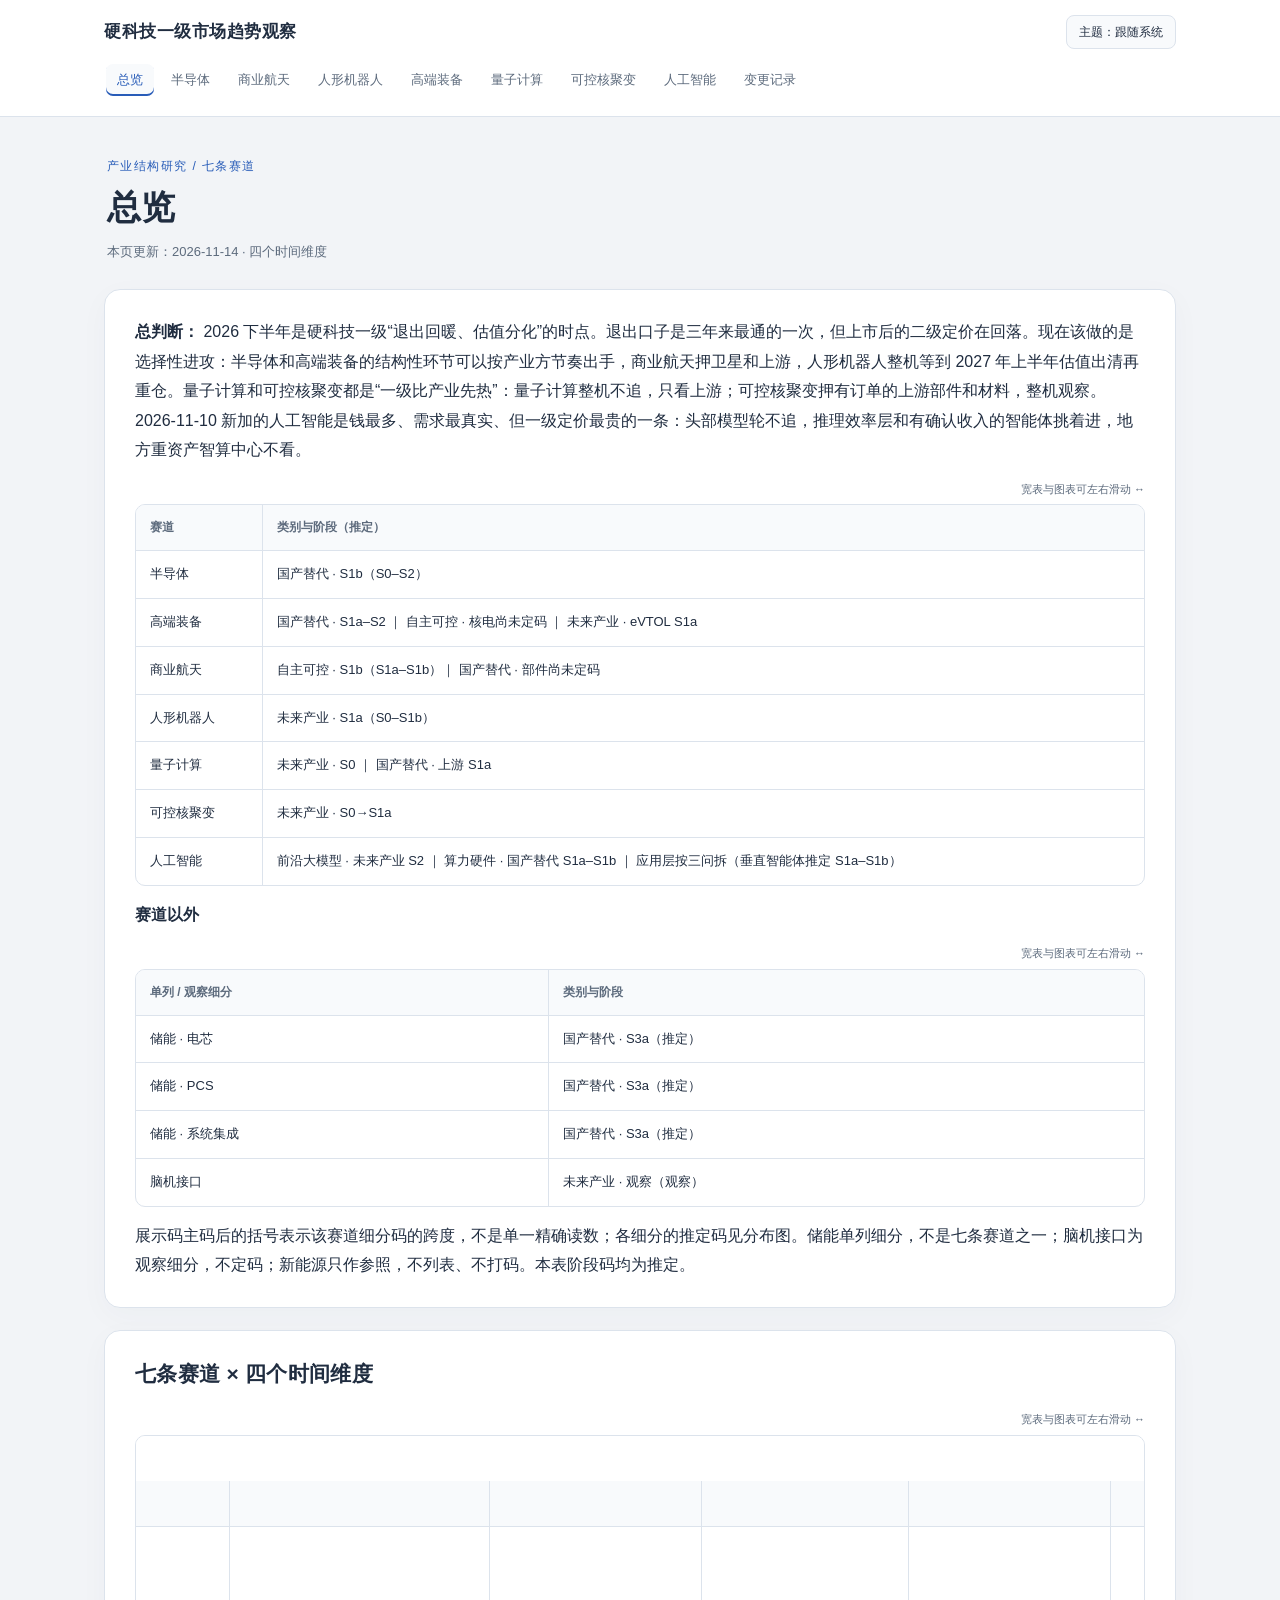
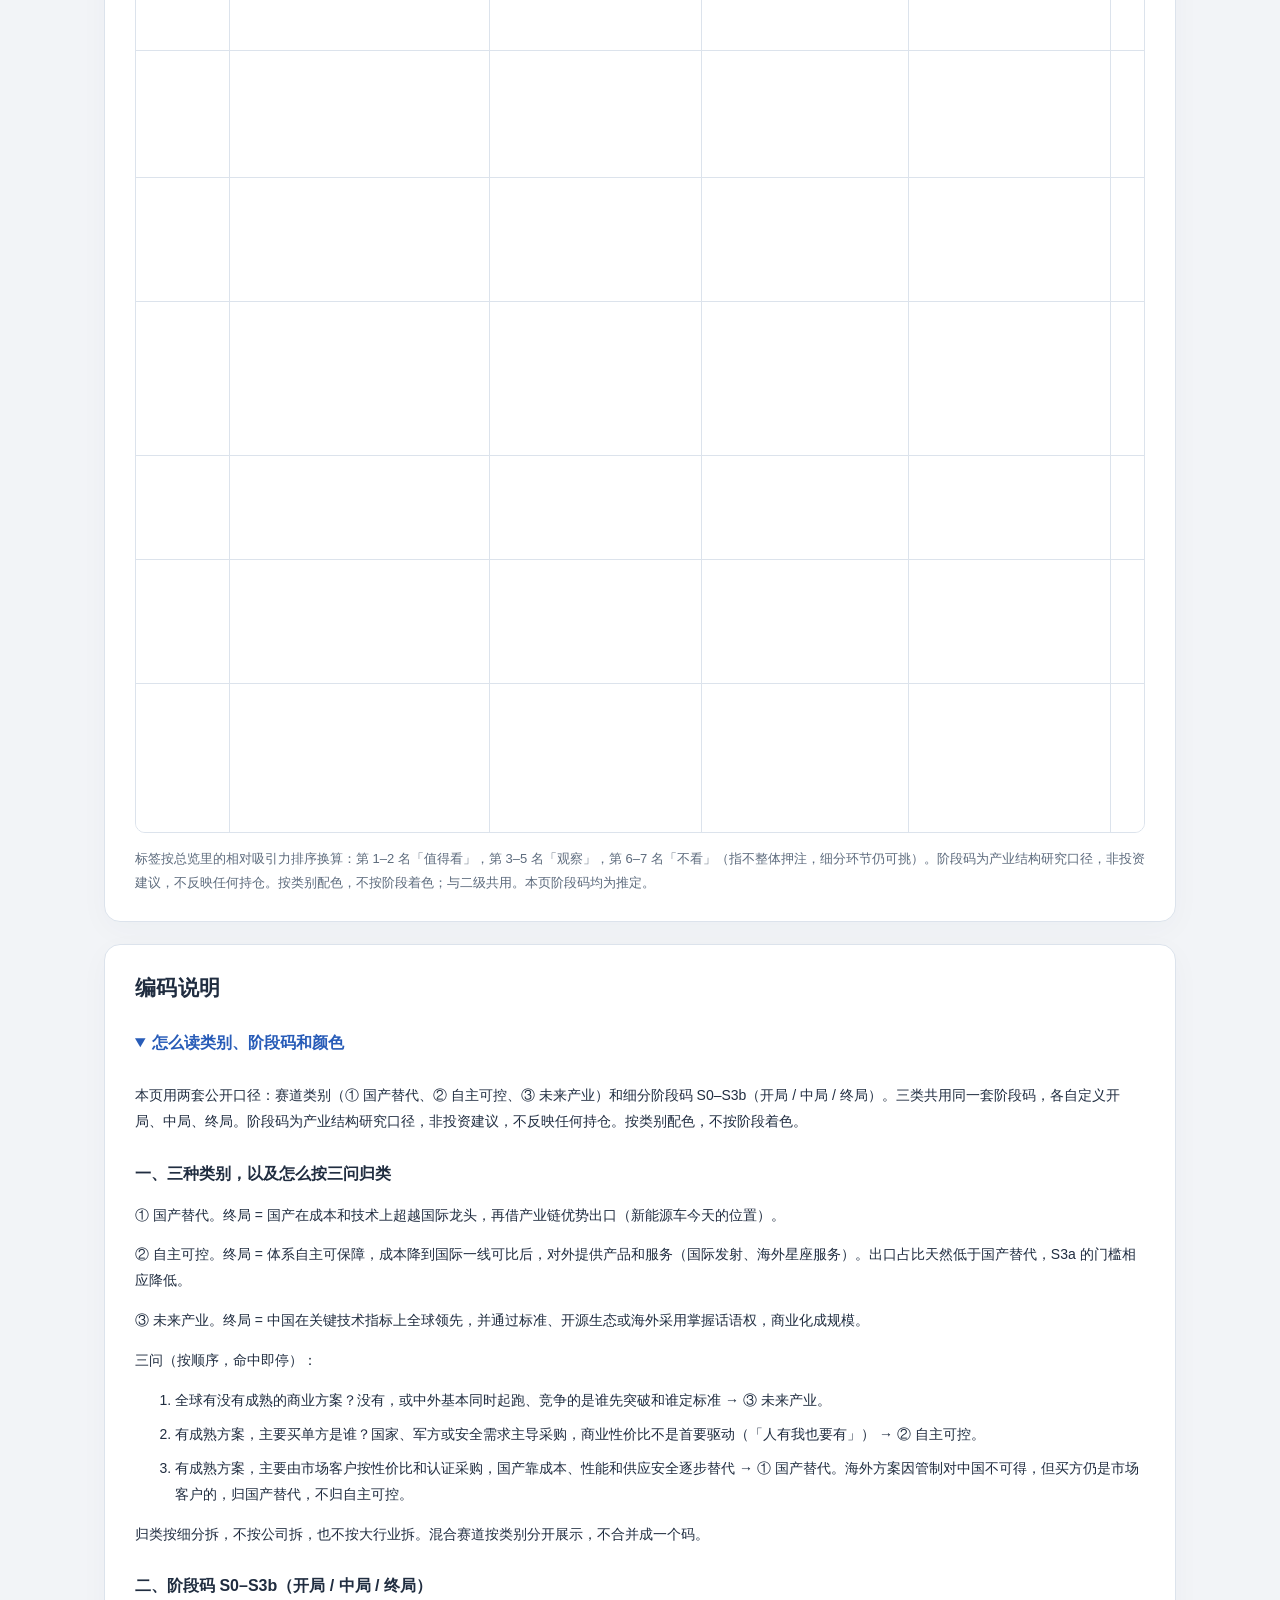
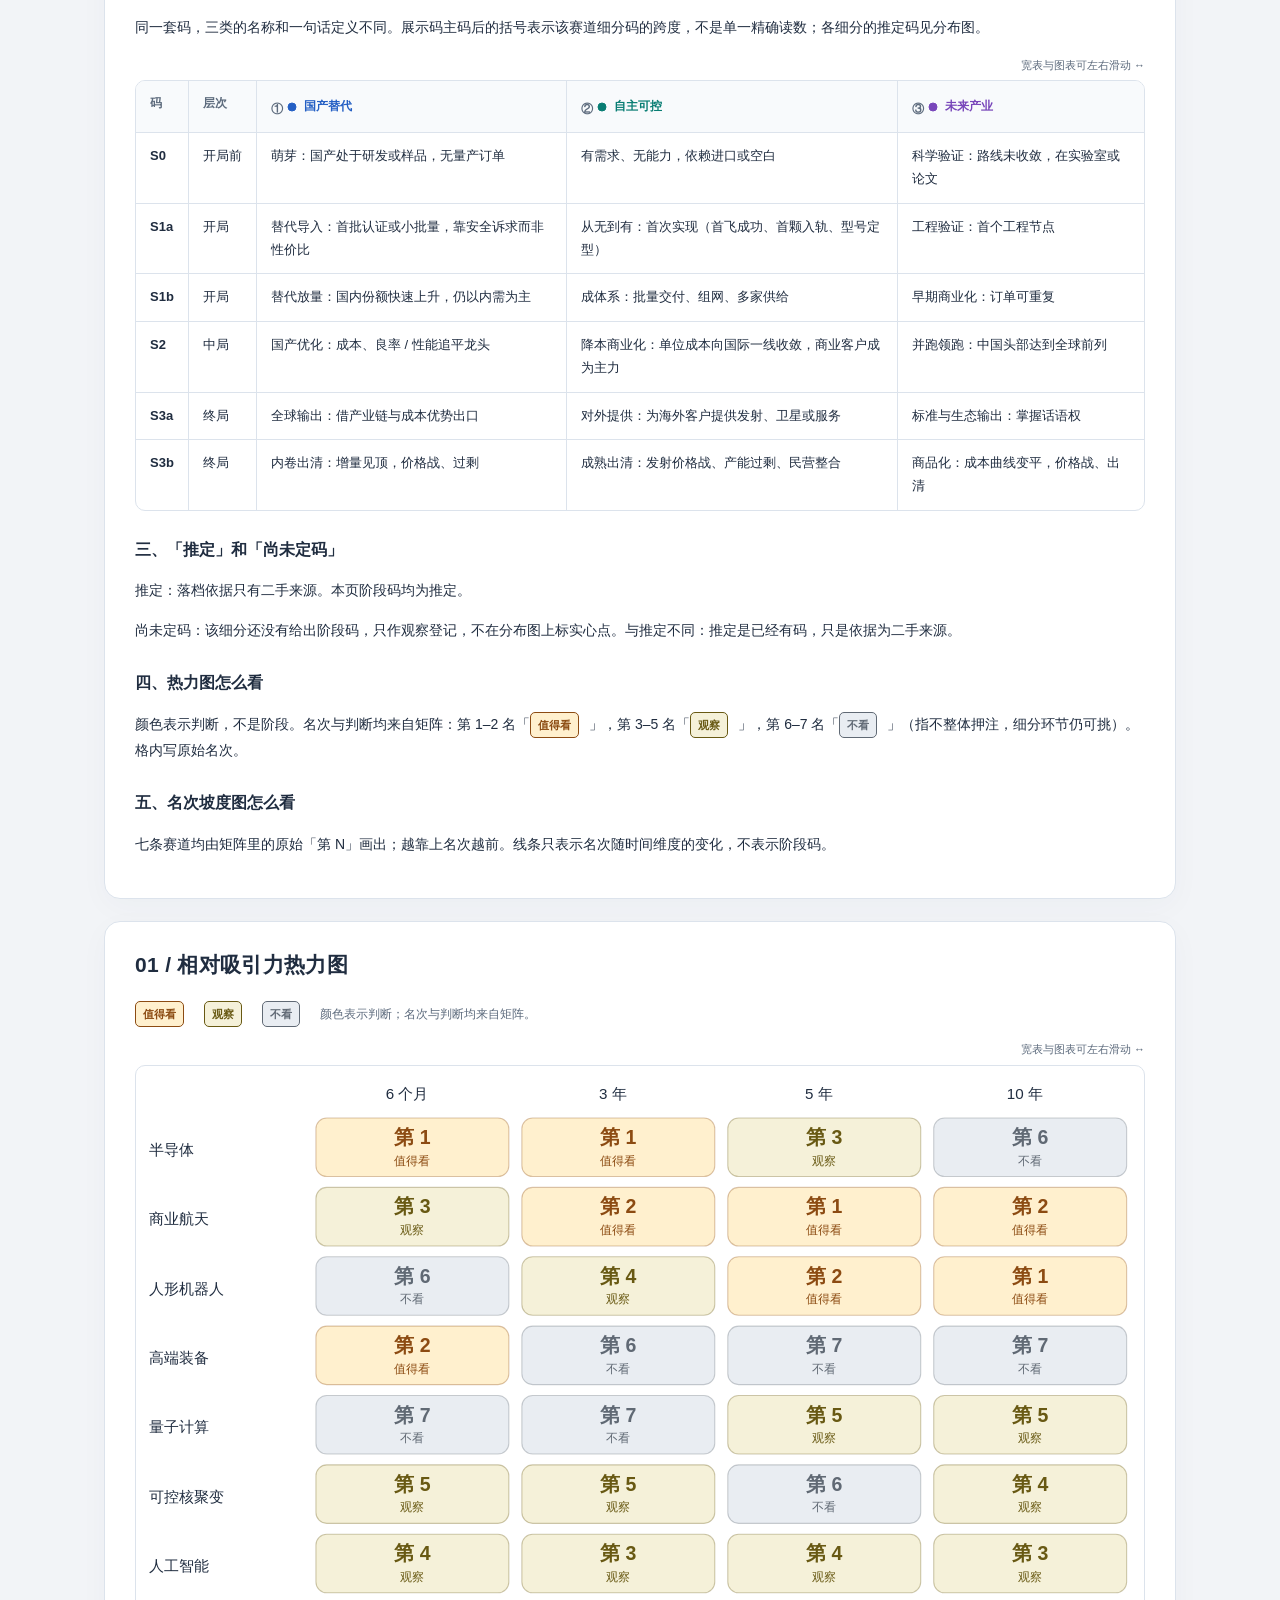
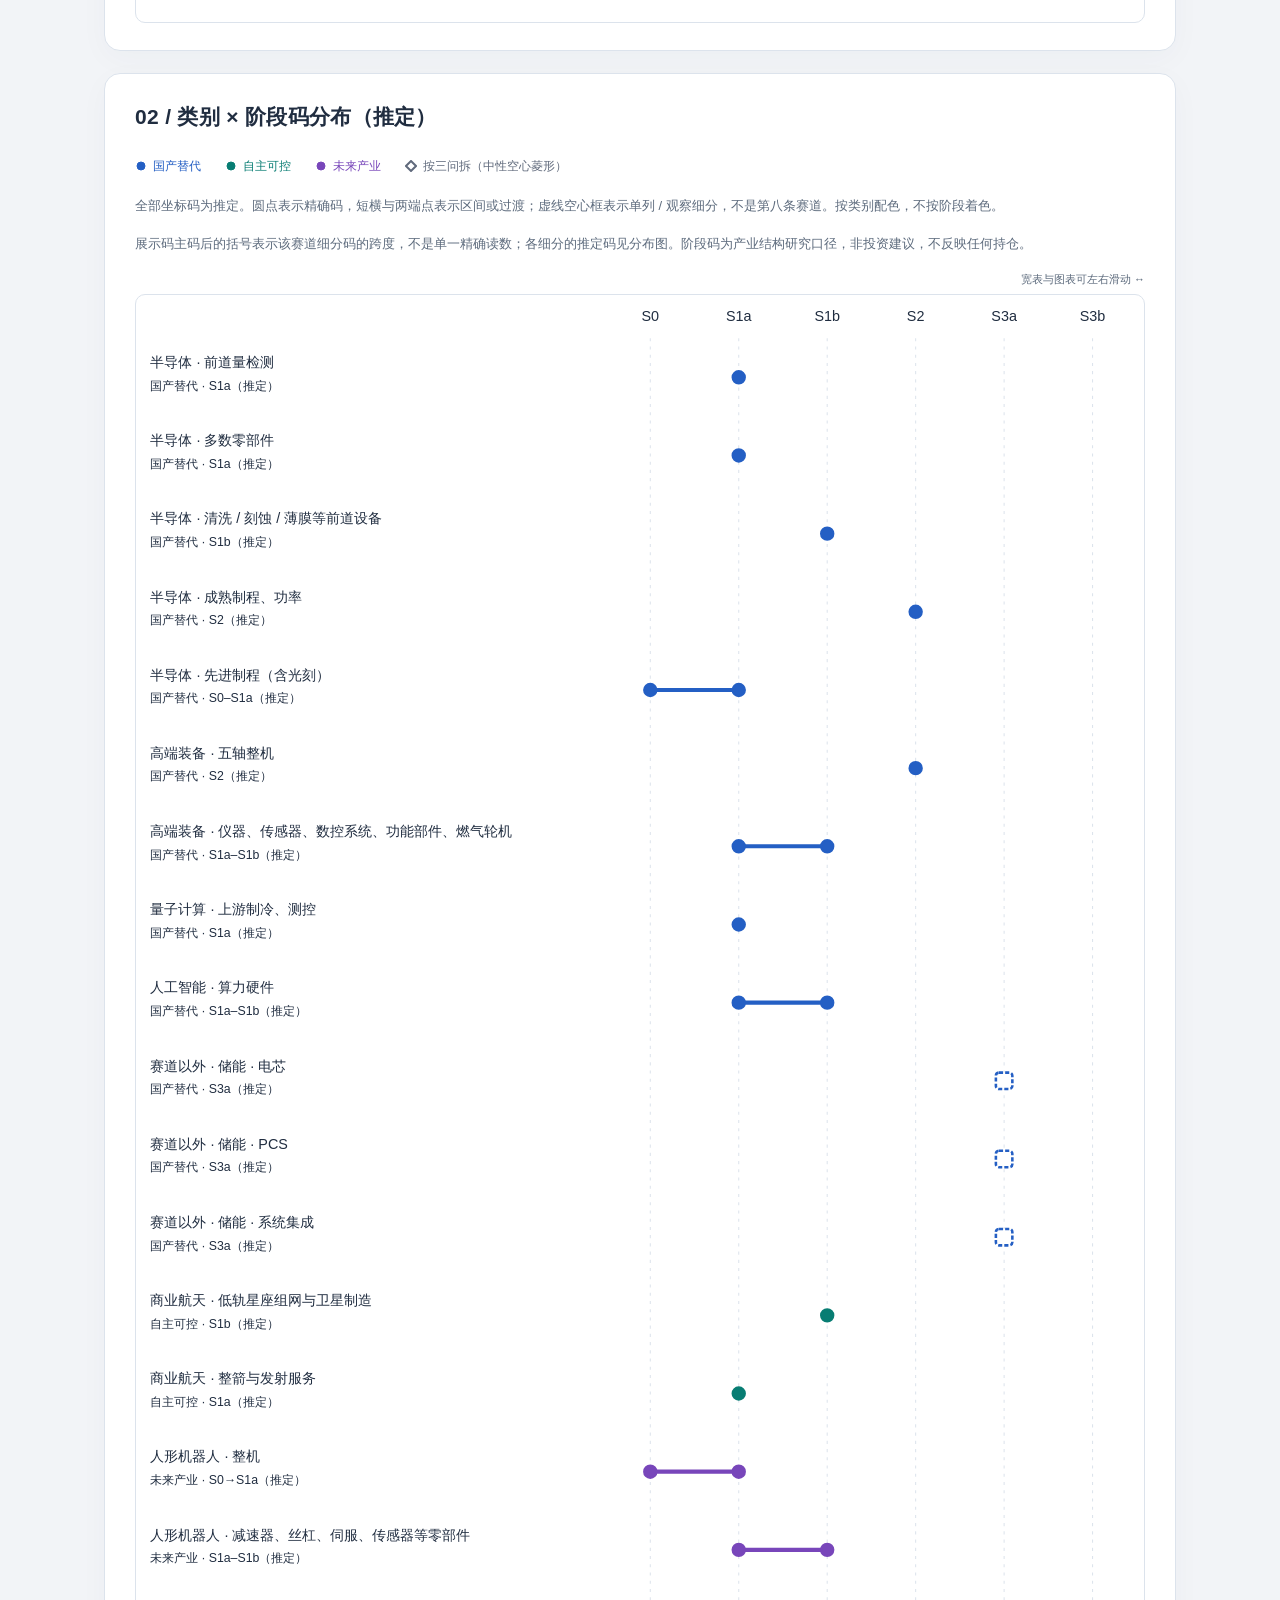
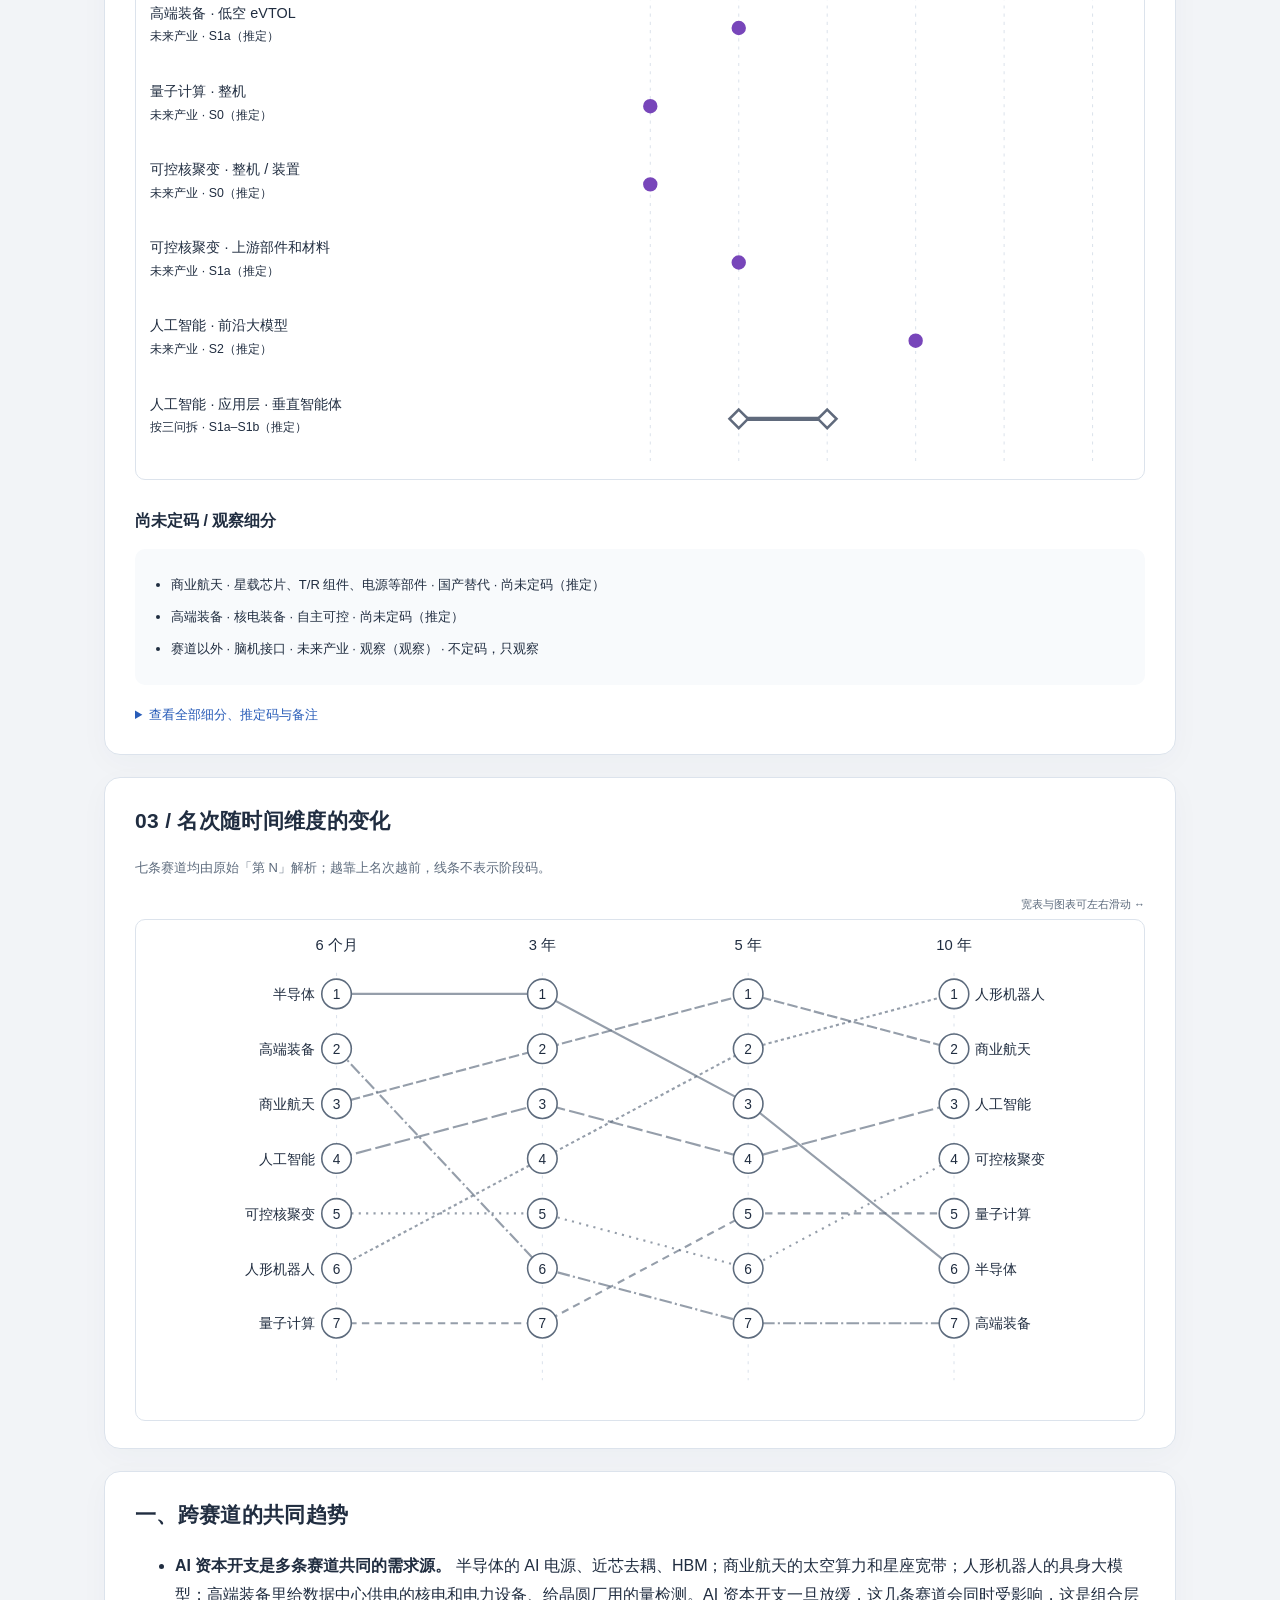
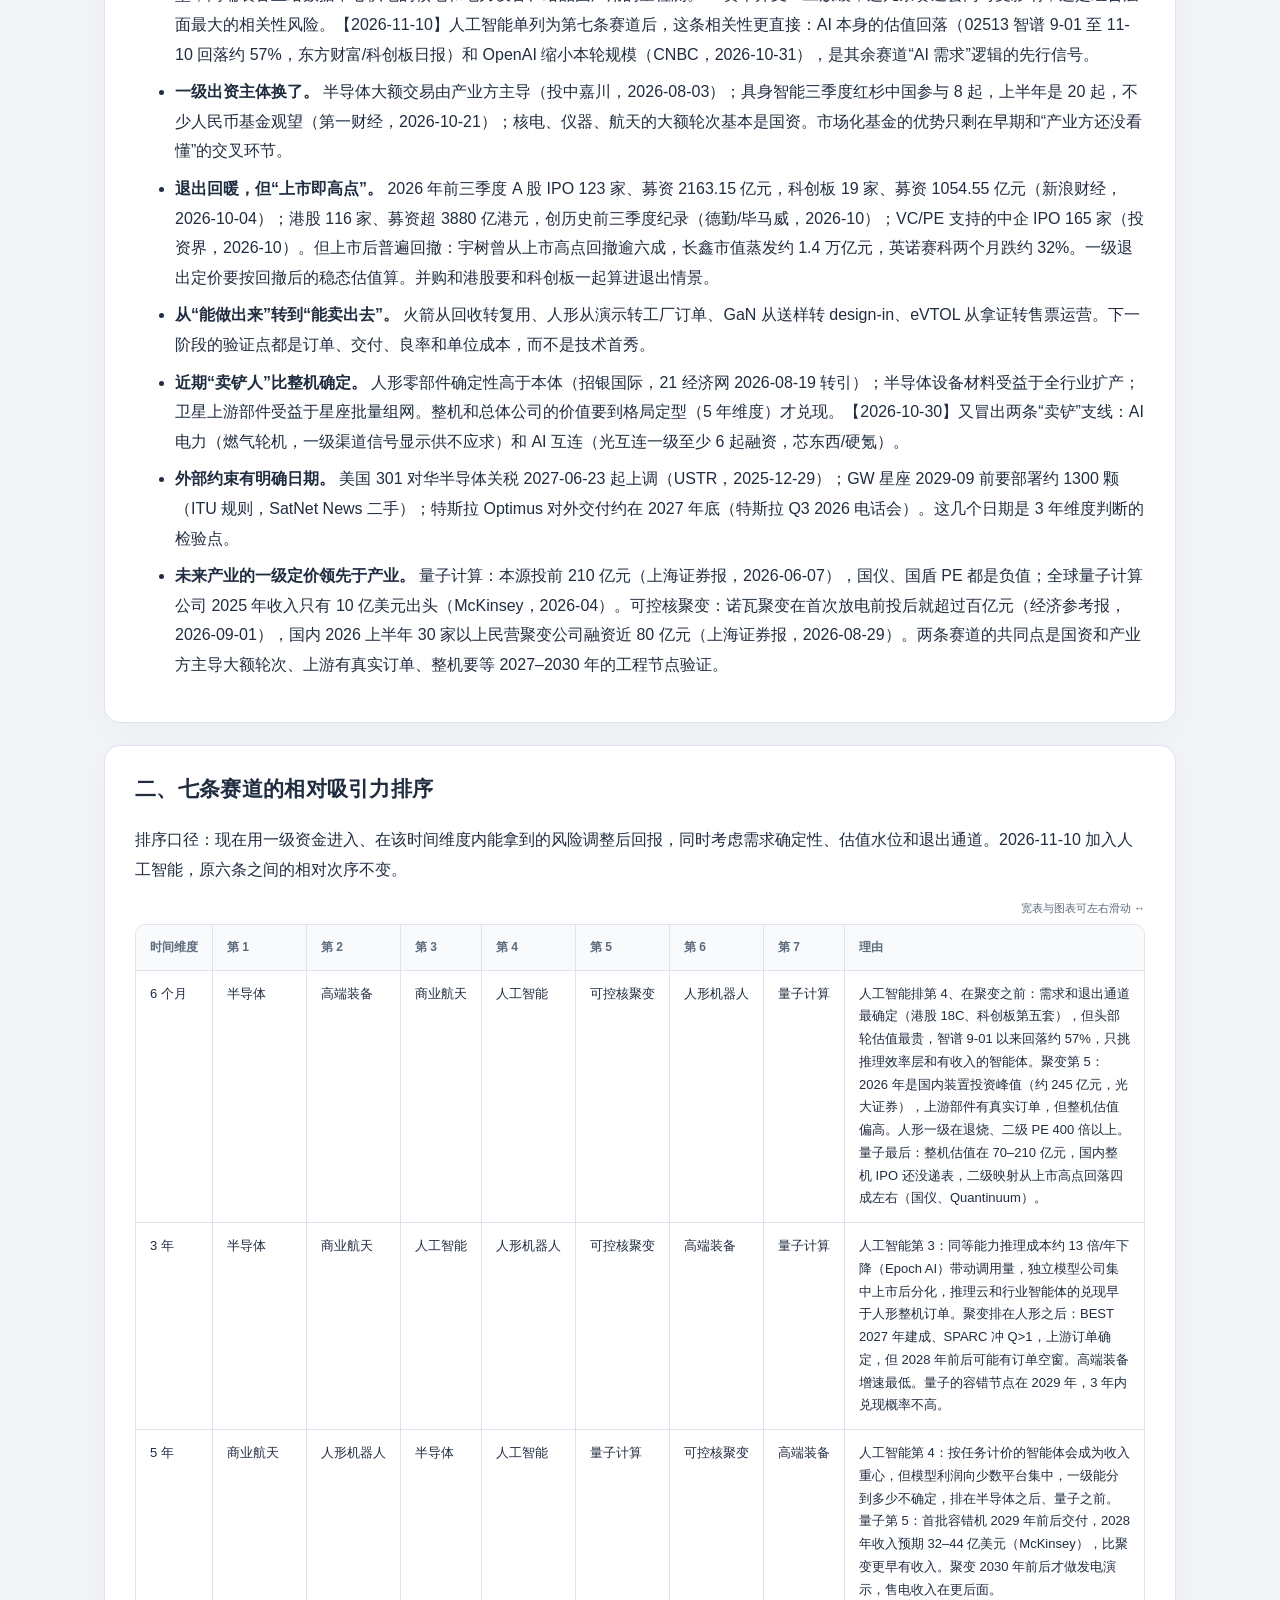
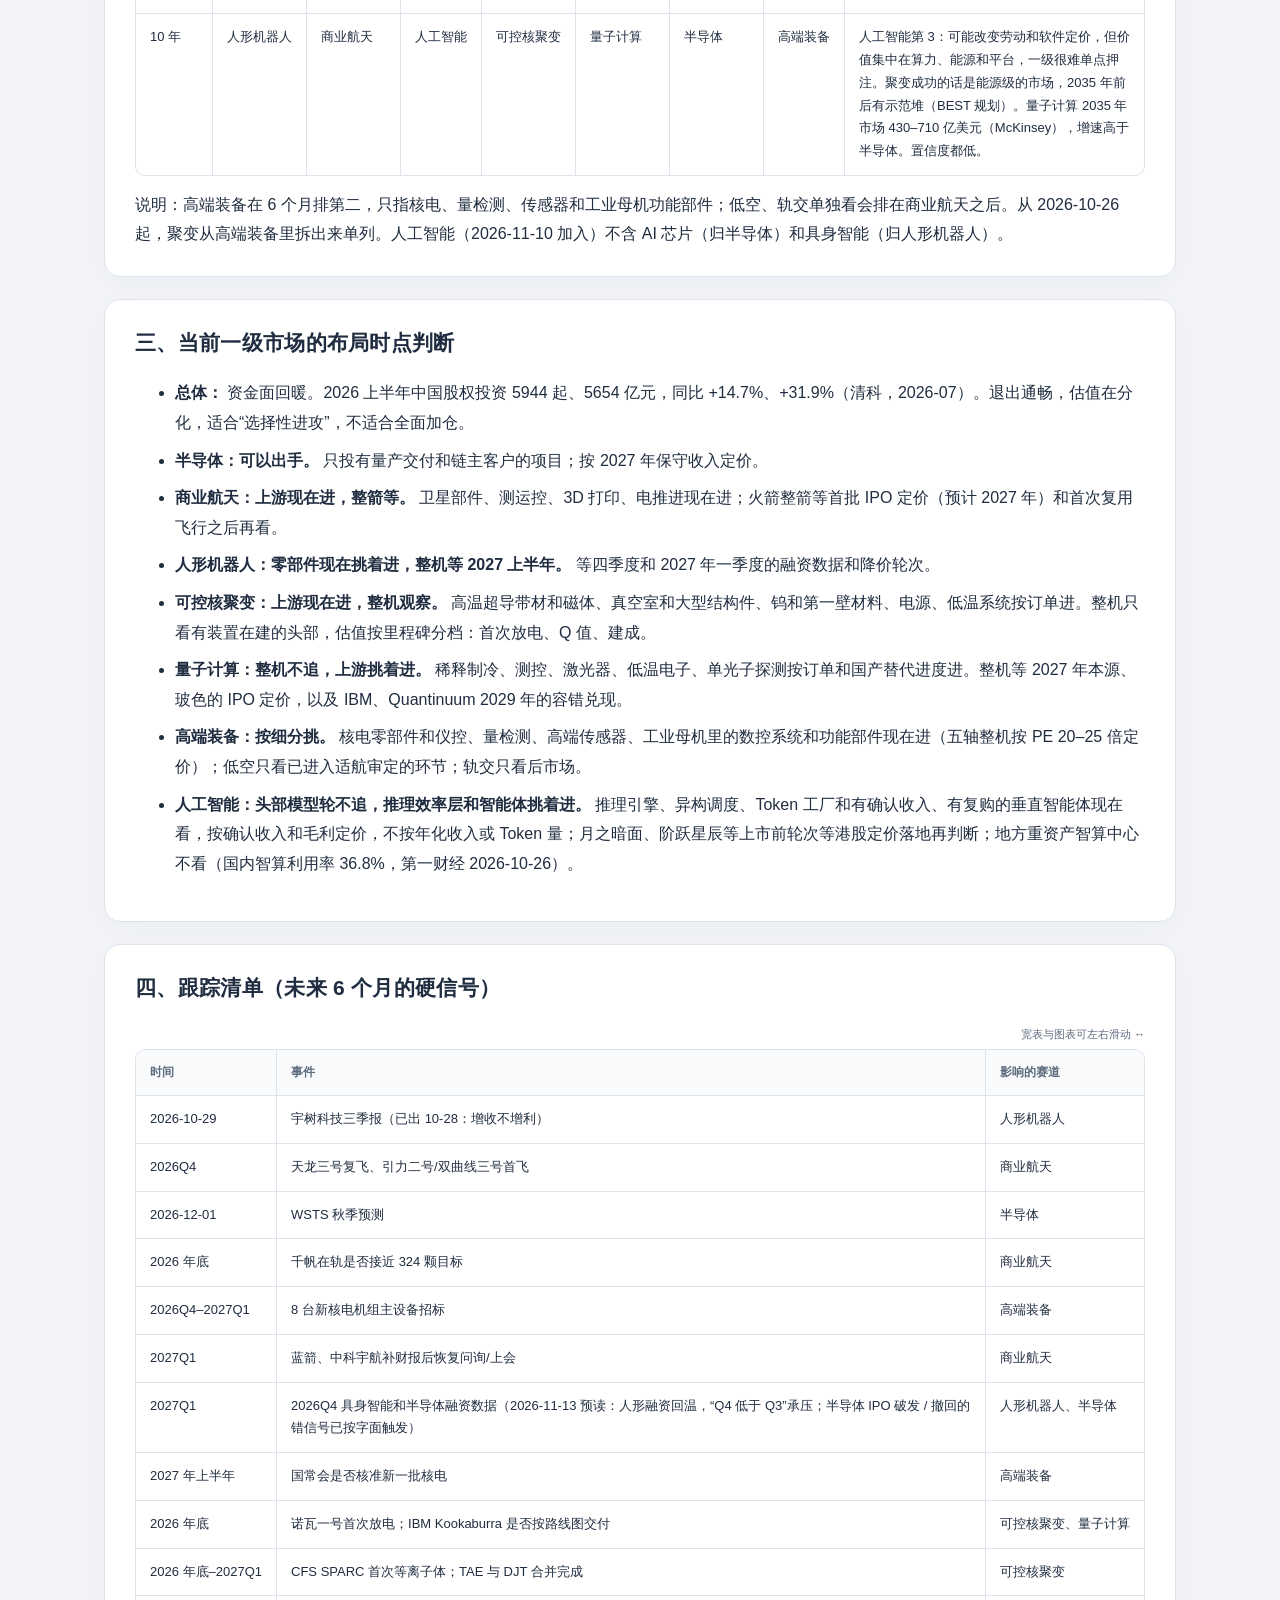
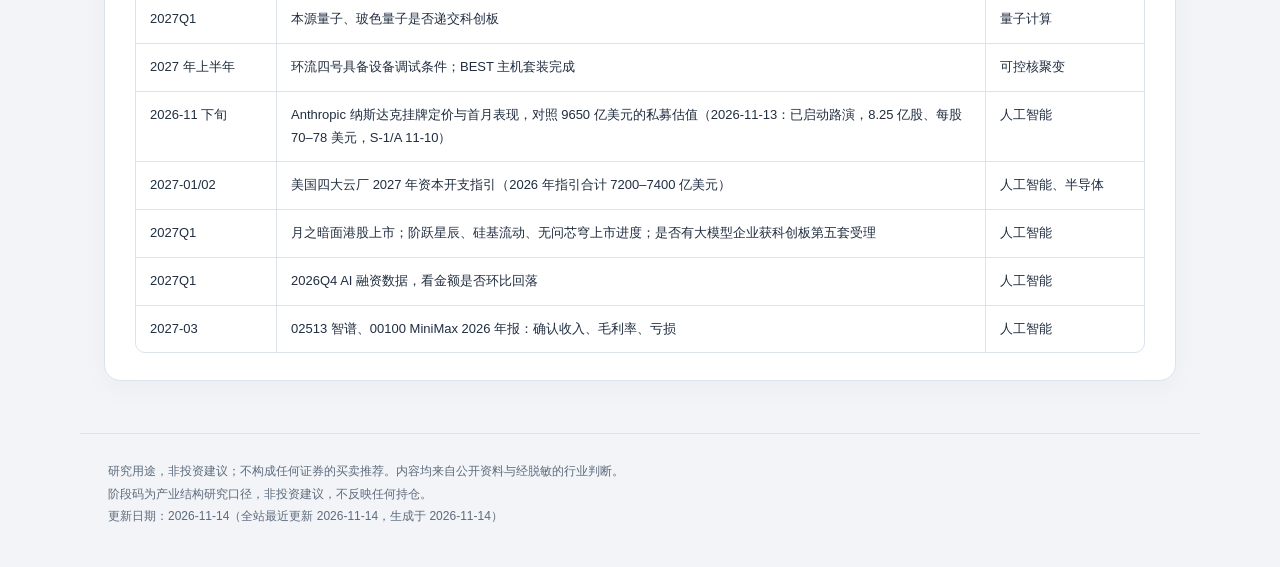
==== commit af10e98a: "Update 2026-11-14" ====
--- a/docs/index.html
+++ b/docs/index.html
@@ -5,7 +5,7 @@
 <meta name="color-scheme" content="light dark">
 <title>总览｜硬科技一级市场趋势观察</title><script>(function(){try{var t=localStorage.getItem('theme');if(t==='light'||t==='dark')document.documentElement.dataset.theme=t;}catch(e){}})();</script><link rel="stylesheet" href="style.css?v=20261112-rename1"></head>
 <body><a class="skip" href="#main">跳至正文</a><header><div class="header-inner"><div class="topbar"><a class="brand" href="index.html">硬科技一级市场趋势观察</a><button id="theme-toggle" type="button" aria-label="切换浅色、深色或跟随系统主题">主题：跟随系统</button></div><nav aria-label="主导航"><a href="index.html" class="on" aria-current="page">总览</a><a href="semiconductor.html">半导体</a><a href="space.html">商业航天</a><a href="humanoid.html">人形机器人</a><a href="equipment.html">高端装备</a><a href="quantum.html">量子计算</a><a href="fusion.html">可控核聚变</a><a href="ai.html">人工智能</a><a href="changelog.html">变更记录</a></nav></div></header>
-<main id="main"><div class="page-heading"><p class="eyebrow">产业结构研究 / 七条赛道</p><h1>总览</h1><p class="meta">本页更新：2026-11-10 · 四个时间维度</p></div><section class="card"><p><strong>总判断：</strong> 2026 下半年是硬科技一级“退出回暖、估值分化”的时点。退出口子是三年来最通的一次，但上市后的二级定价在回落。现在该做的是选择性进攻：半导体和高端装备的结构性环节可以按产业方节奏出手，商业航天押卫星和上游，人形机器人整机等到 2027 年上半年估值出清再重仓。量子计算和可控核聚变都是“一级比产业先热”：量子计算整机不追，只看上游；可控核聚变押有订单的上游部件和材料，整机观察。2026-11-10 新加的人工智能是钱最多、需求最真实、但一级定价最贵的一条：头部模型轮不追，推理效率层和有确认收入的智能体挑着进，地方重资产智算中心不看。</p>
+<main id="main"><div class="page-heading"><p class="eyebrow">产业结构研究 / 七条赛道</p><h1>总览</h1><p class="meta">本页更新：2026-11-14 · 四个时间维度</p></div><section class="card"><p><strong>总判断：</strong> 2026 下半年是硬科技一级“退出回暖、估值分化”的时点。退出口子是三年来最通的一次，但上市后的二级定价在回落。现在该做的是选择性进攻：半导体和高端装备的结构性环节可以按产业方节奏出手，商业航天押卫星和上游，人形机器人整机等到 2027 年上半年估值出清再重仓。量子计算和可控核聚变都是“一级比产业先热”：量子计算整机不追，只看上游；可控核聚变押有订单的上游部件和材料，整机观察。2026-11-10 新加的人工智能是钱最多、需求最真实、但一级定价最贵的一条：头部模型轮不追，推理效率层和有确认收入的智能体挑着进，地方重资产智算中心不看。</p>
 <p class="scroll-hint">宽表与图表可左右滑动 ↔</p><div class="tablewrap" tabindex="0" role="region" aria-label="可左右滑动的图表"><table class="markdown-table">
 <thead>
 <tr>
@@ -224,7 +224,7 @@
 </tr>
 <tr>
 <td class="compact-cell">2027Q1</td>
-<td class="compact-cell">2026Q4 具身智能和半导体融资数据</td>
+<td class="prose-cell">2026Q4 具身智能和半导体融资数据（2026-11-13 预读：人形融资回温，“Q4 低于 Q3”承压；半导体 IPO 破发 / 撤回的错信号已按字面触发）</td>
 <td class="compact-cell">人形机器人、半导体</td>
 </tr>
 <tr>
@@ -254,7 +254,7 @@
 </tr>
 <tr>
 <td class="compact-cell">2026-11 下旬</td>
-<td class="prose-cell">Anthropic 纳斯达克挂牌定价与首月表现，对照 9650 亿美元的私募估值</td>
+<td class="prose-cell">Anthropic 纳斯达克挂牌定价与首月表现，对照 9650 亿美元的私募估值（2026-11-13：已启动路演，8.25 亿股、每股 70–78 美元，S-1/A 11-10）</td>
 <td class="compact-cell">人工智能</td>
 </tr>
 <tr>
@@ -279,4 +279,4 @@
 </tr>
 </tbody>
 </table></div></section></main>
-<footer>研究用途，非投资建议；不构成任何证券的买卖推荐。内容均来自公开资料与经脱敏的行业判断。<br>阶段码为产业结构研究口径，非投资建议，不反映任何持仓。<br>更新日期：2026-11-10（全站最近更新 2026-11-10，生成于 2026-11-12）</footer><script>(function(){var b=document.getElementById('theme-toggle');b.addEventListener('click',function(){var r=document.documentElement,t=r.dataset.theme||'system',n=t==='system'?'light':t==='light'?'dark':'system';if(n==='system')delete r.dataset.theme;else r.dataset.theme=n;try{if(n==='system')localStorage.removeItem('theme');else localStorage.setItem('theme',n);}catch(e){}label();});function label(){var t=document.documentElement.dataset.theme||'system';b.textContent='主题：'+({system:'跟随系统',light:'浅色',dark:'深色'})[t];}label();})();</script></body></html>+<footer>研究用途，非投资建议；不构成任何证券的买卖推荐。内容均来自公开资料与经脱敏的行业判断。<br>阶段码为产业结构研究口径，非投资建议，不反映任何持仓。<br>更新日期：2026-11-14（全站最近更新 2026-11-14，生成于 2026-11-14）</footer><script>(function(){var b=document.getElementById('theme-toggle');b.addEventListener('click',function(){var r=document.documentElement,t=r.dataset.theme||'system',n=t==='system'?'light':t==='light'?'dark':'system';if(n==='system')delete r.dataset.theme;else r.dataset.theme=n;try{if(n==='system')localStorage.removeItem('theme');else localStorage.setItem('theme',n);}catch(e){}label();});function label(){var t=document.documentElement.dataset.theme||'system';b.textContent='主题：'+({system:'跟随系统',light:'浅色',dark:'深色'})[t];}label();})();</script></body></html>
